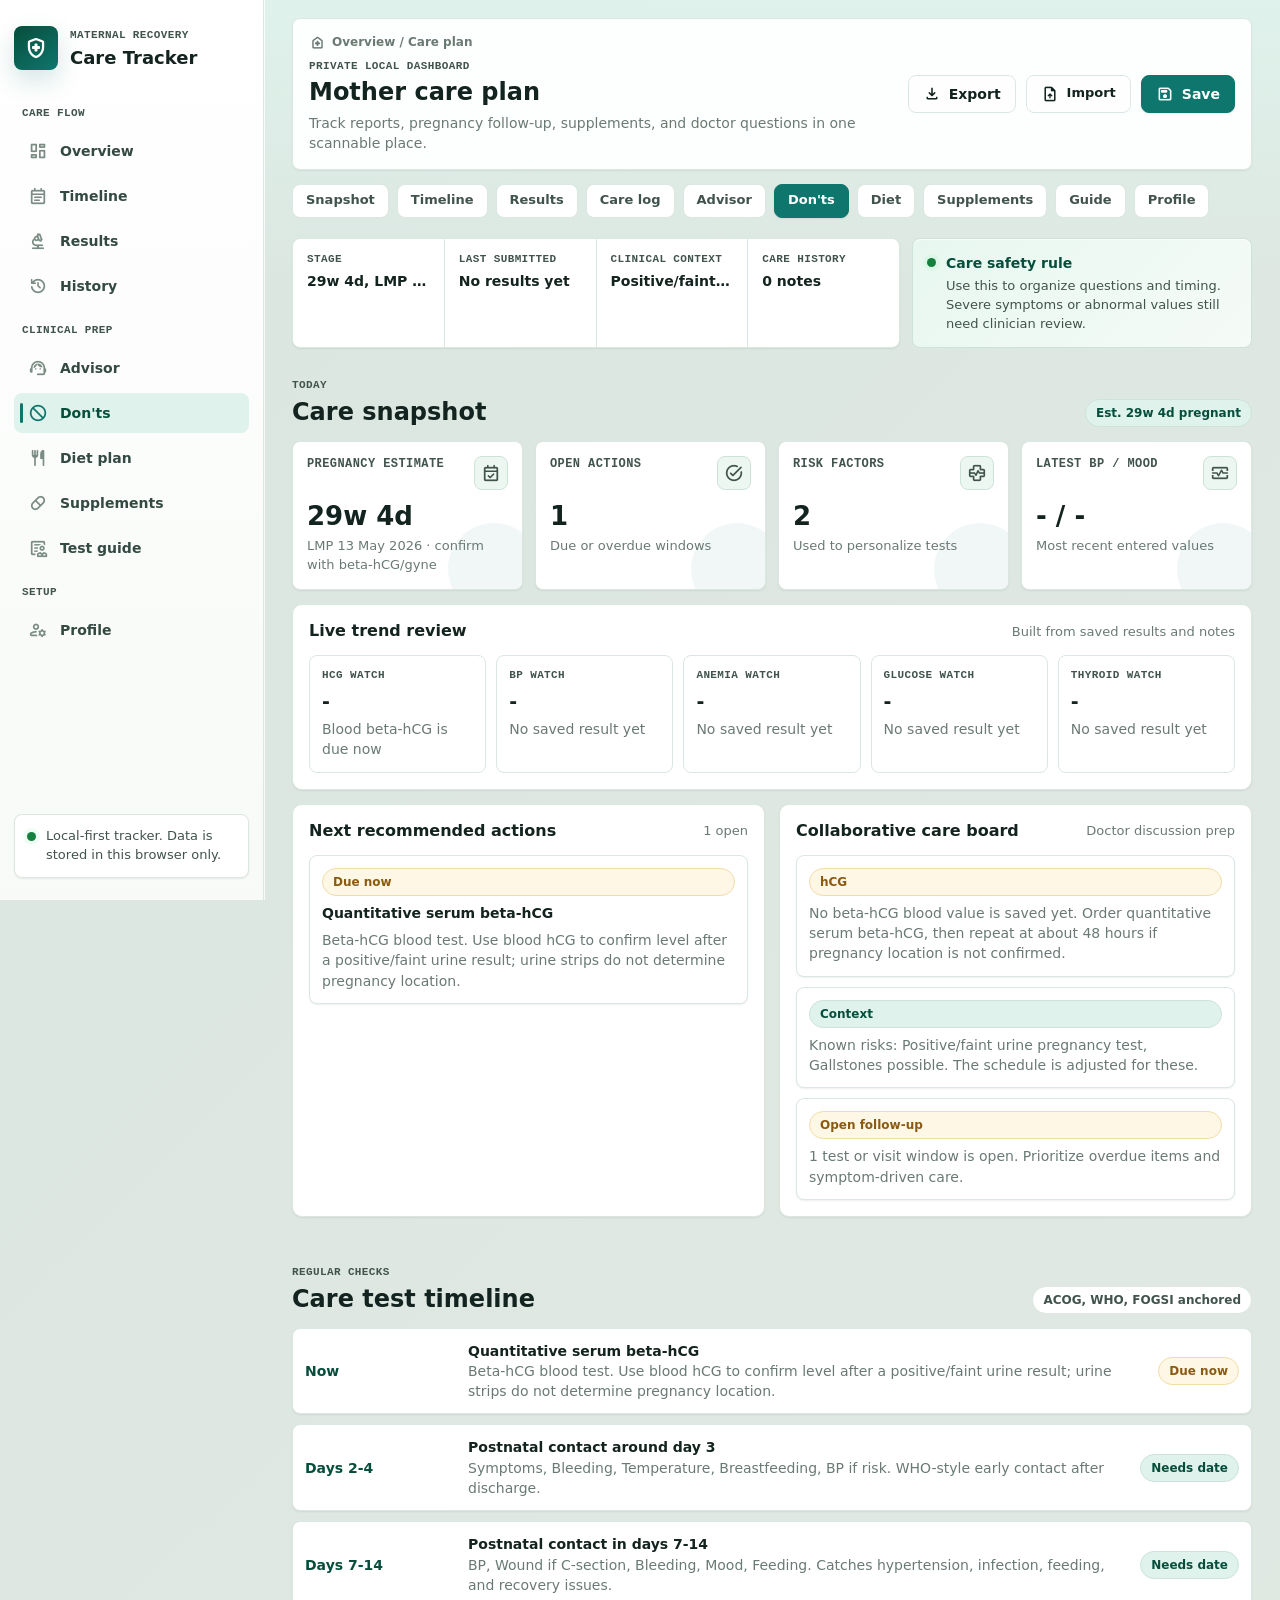
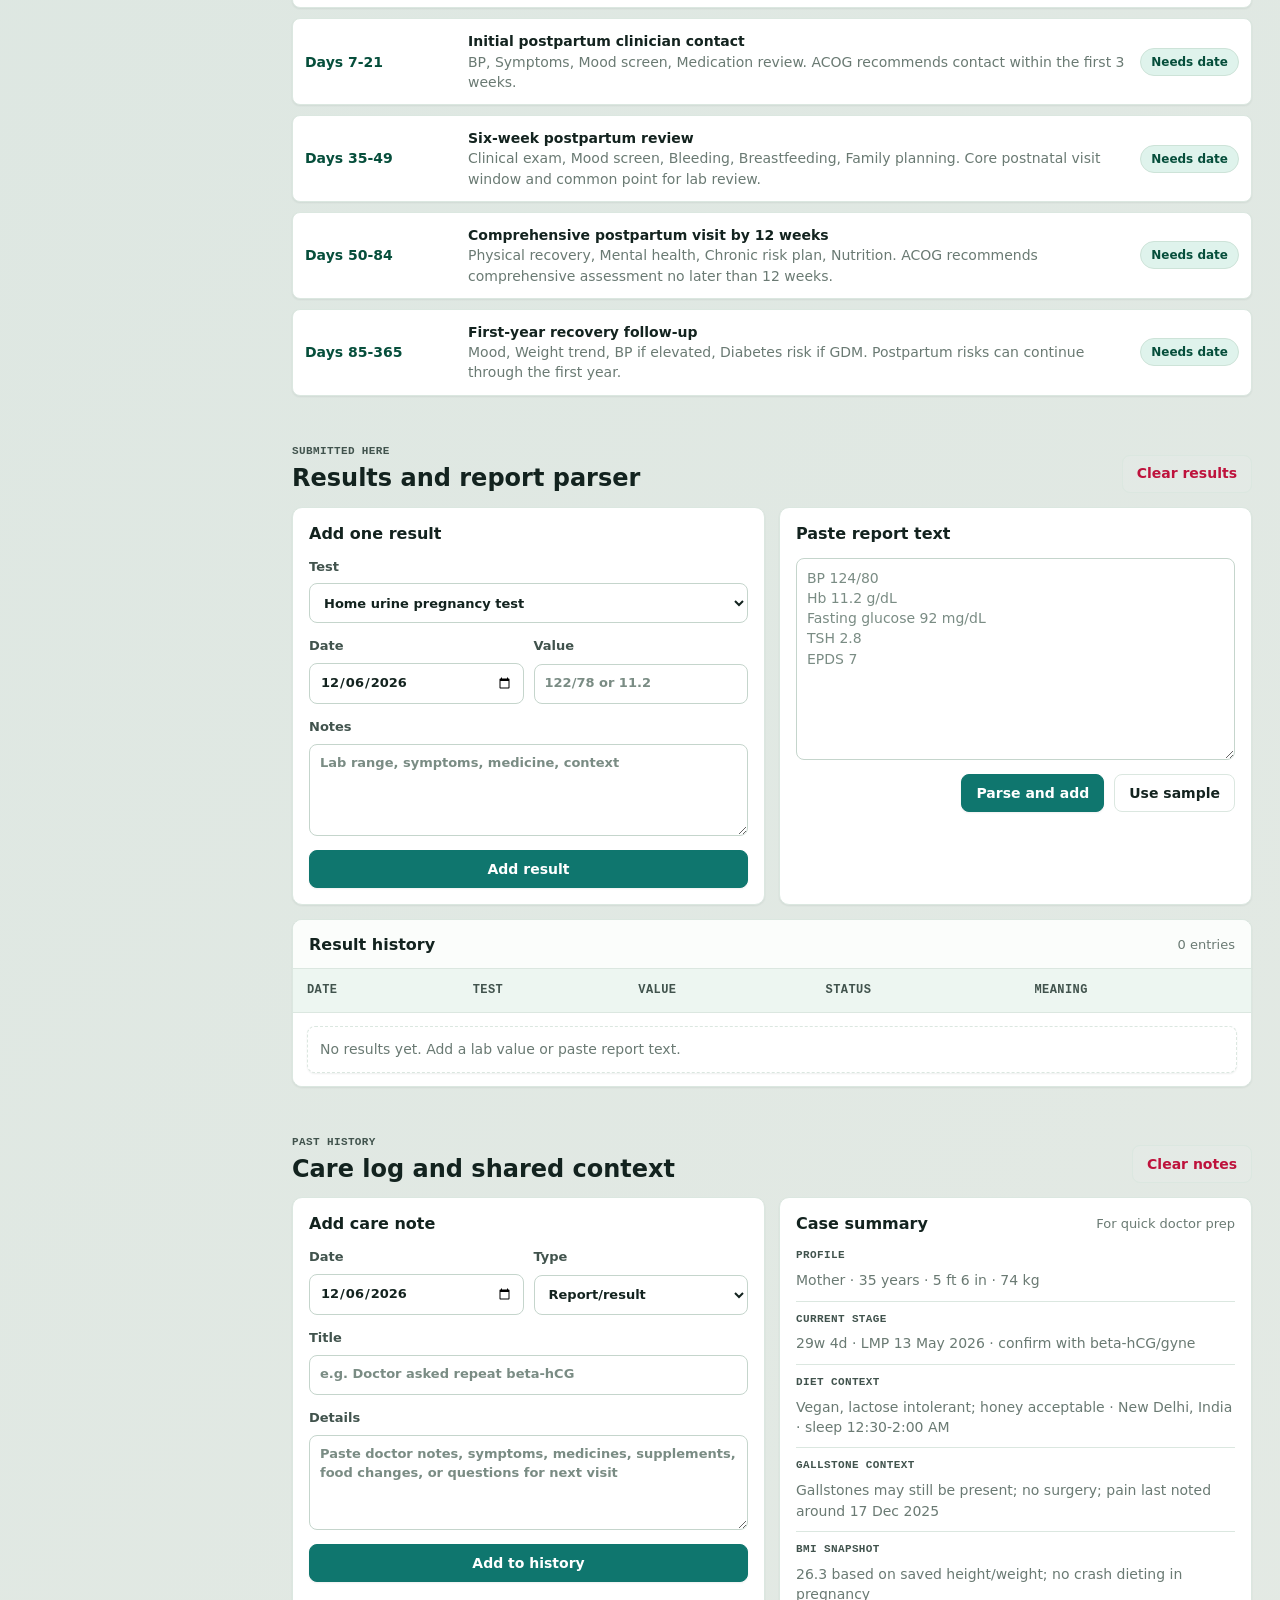
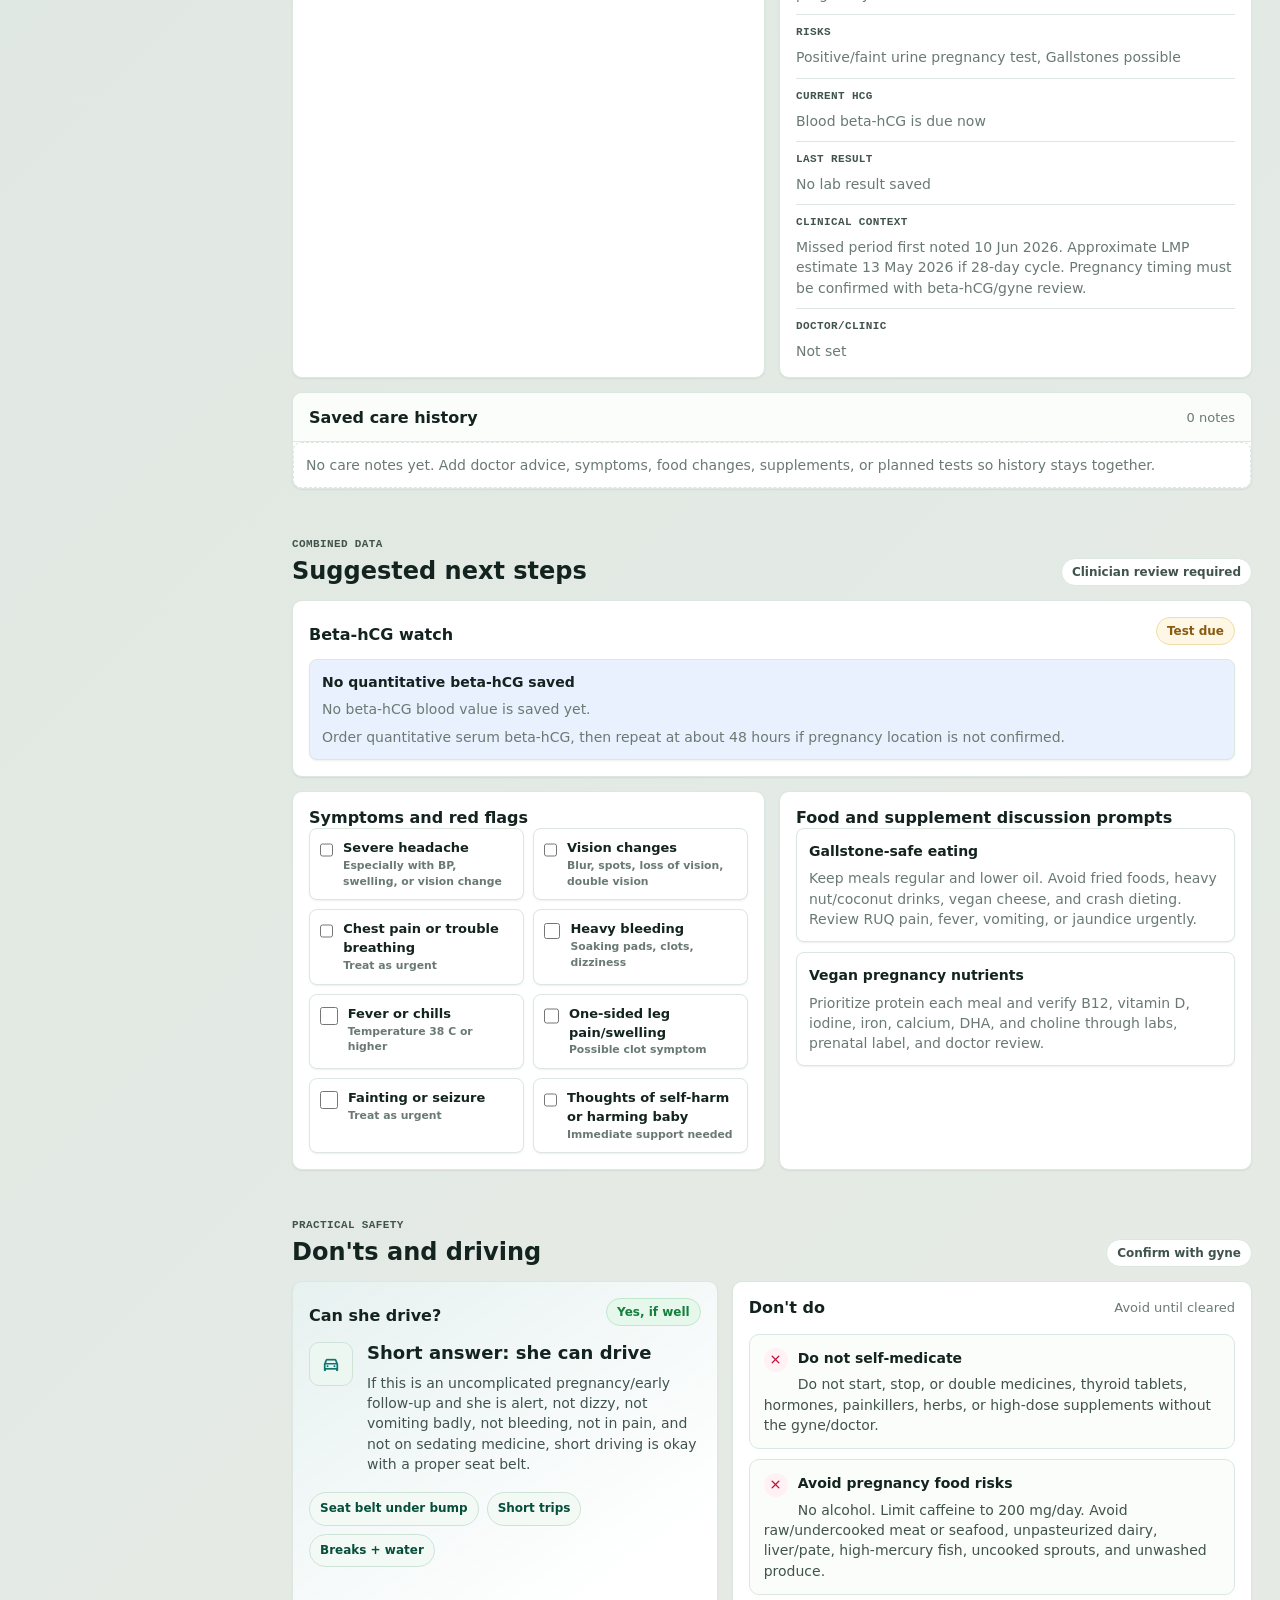
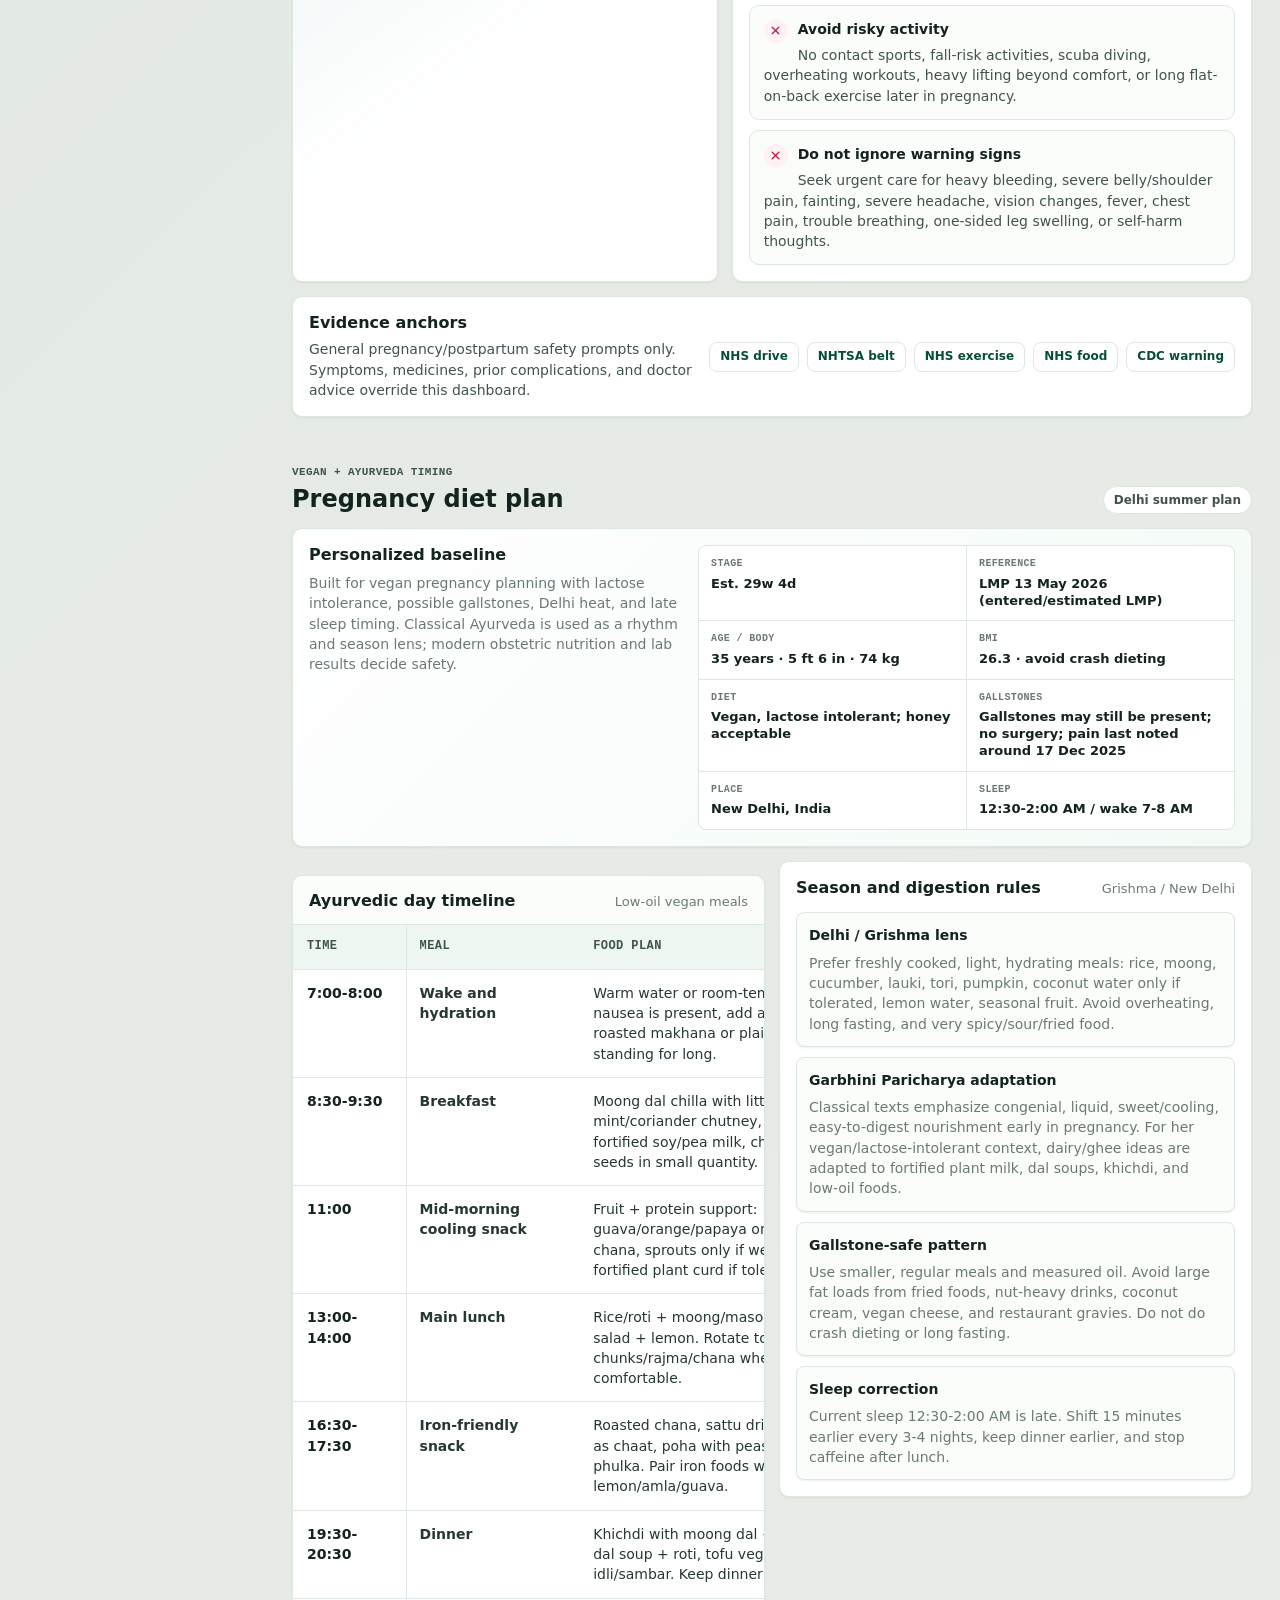
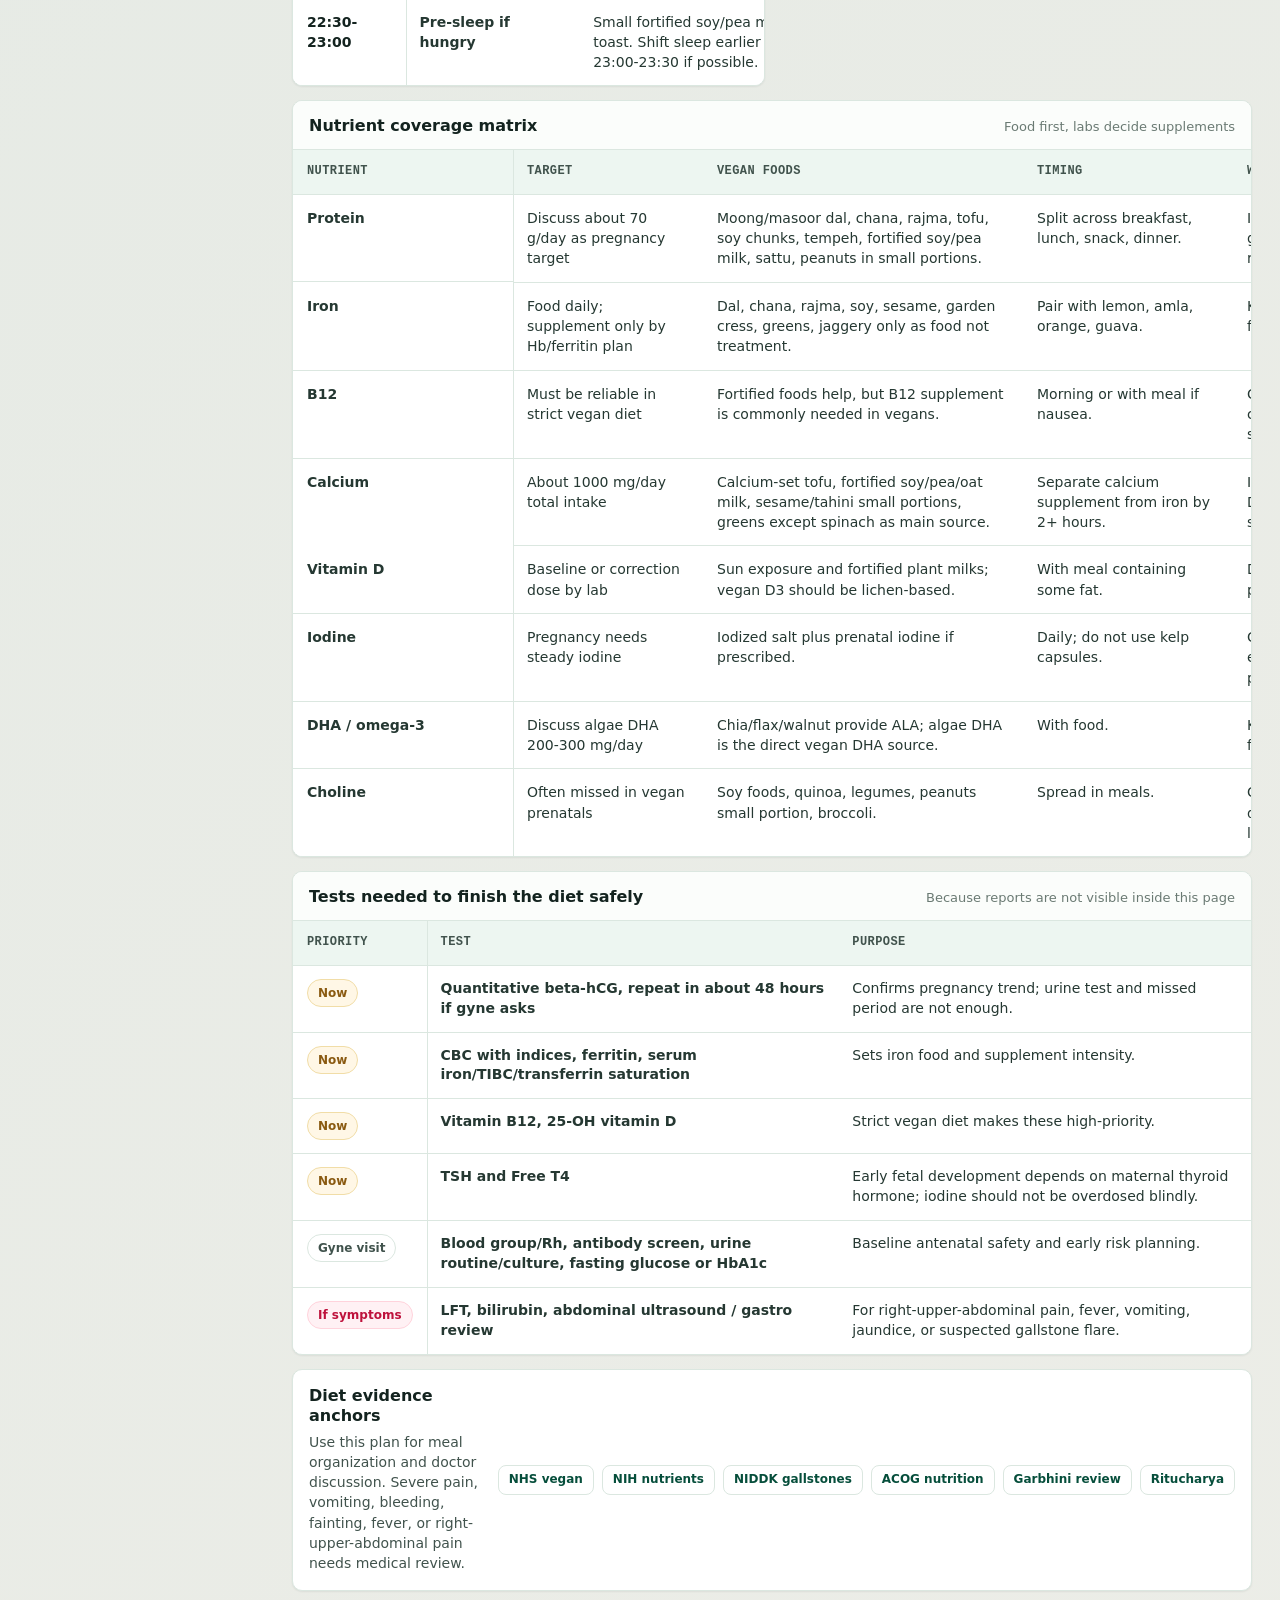
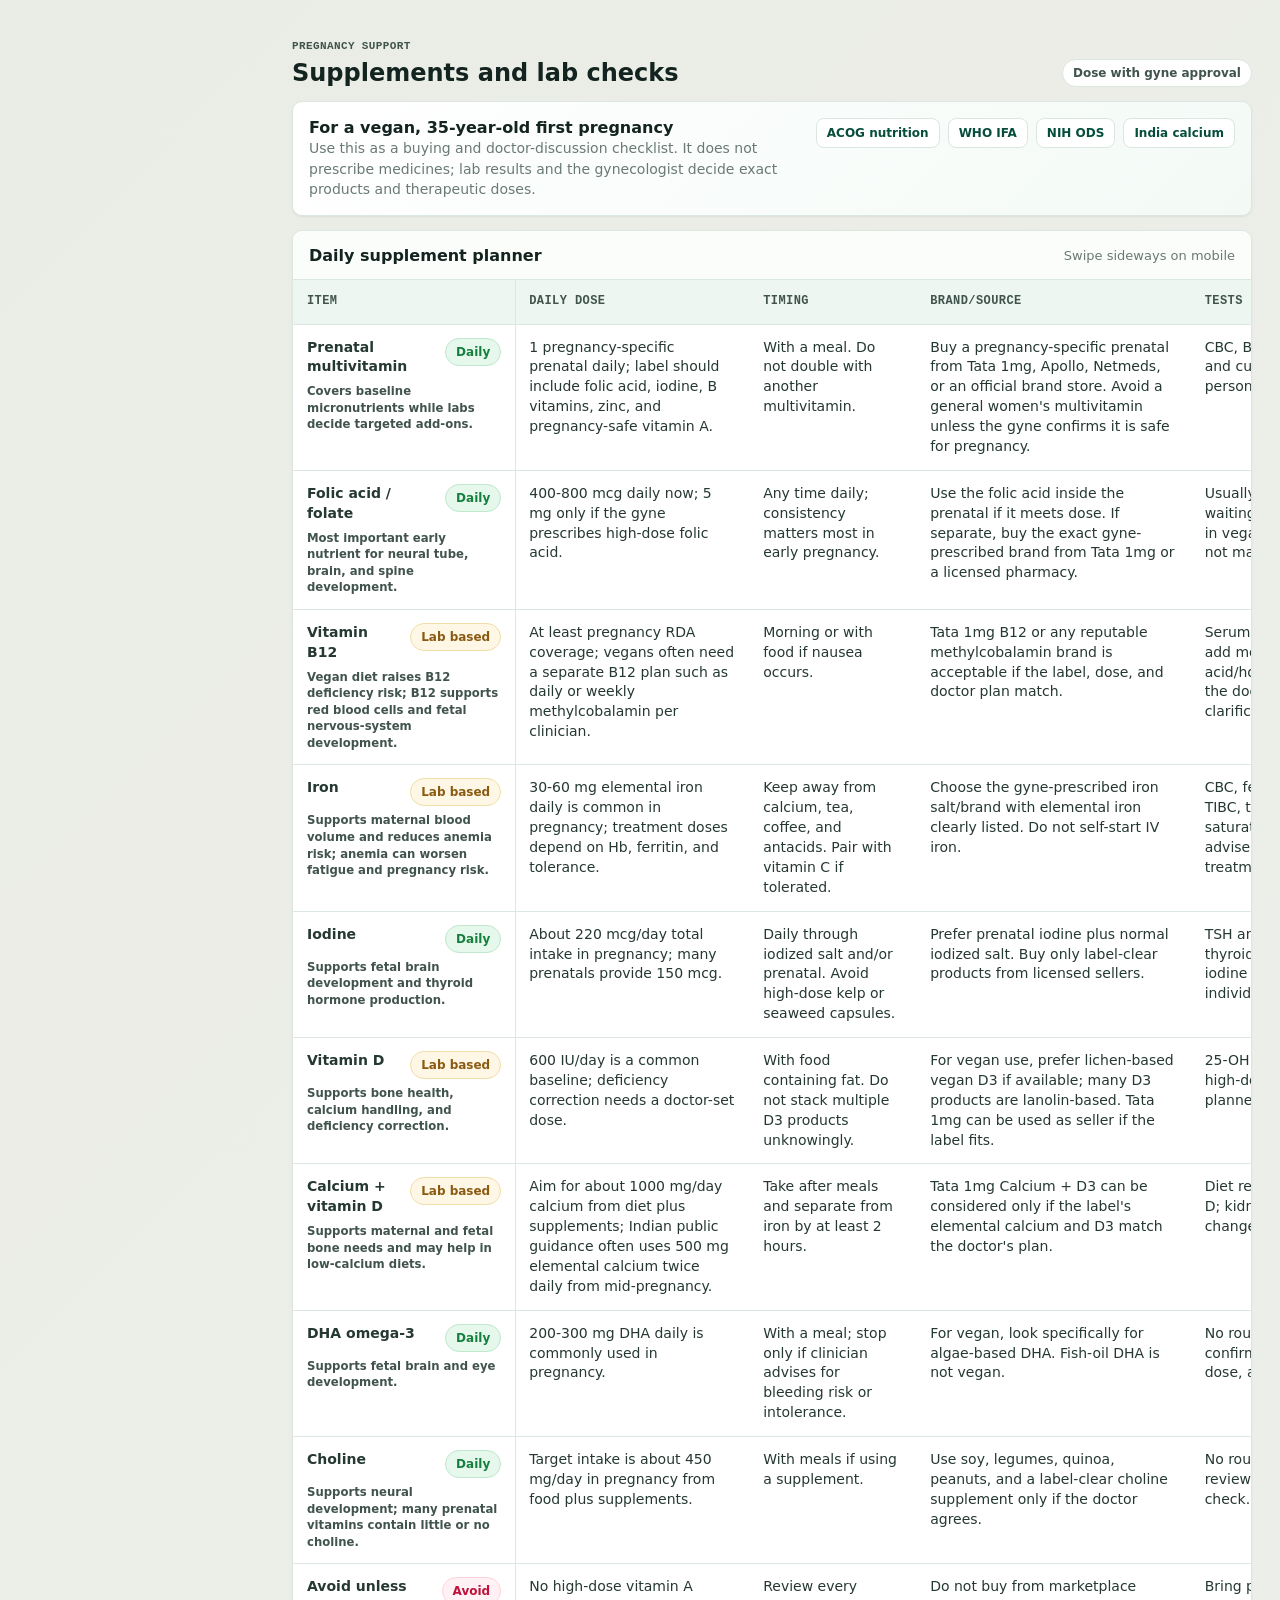
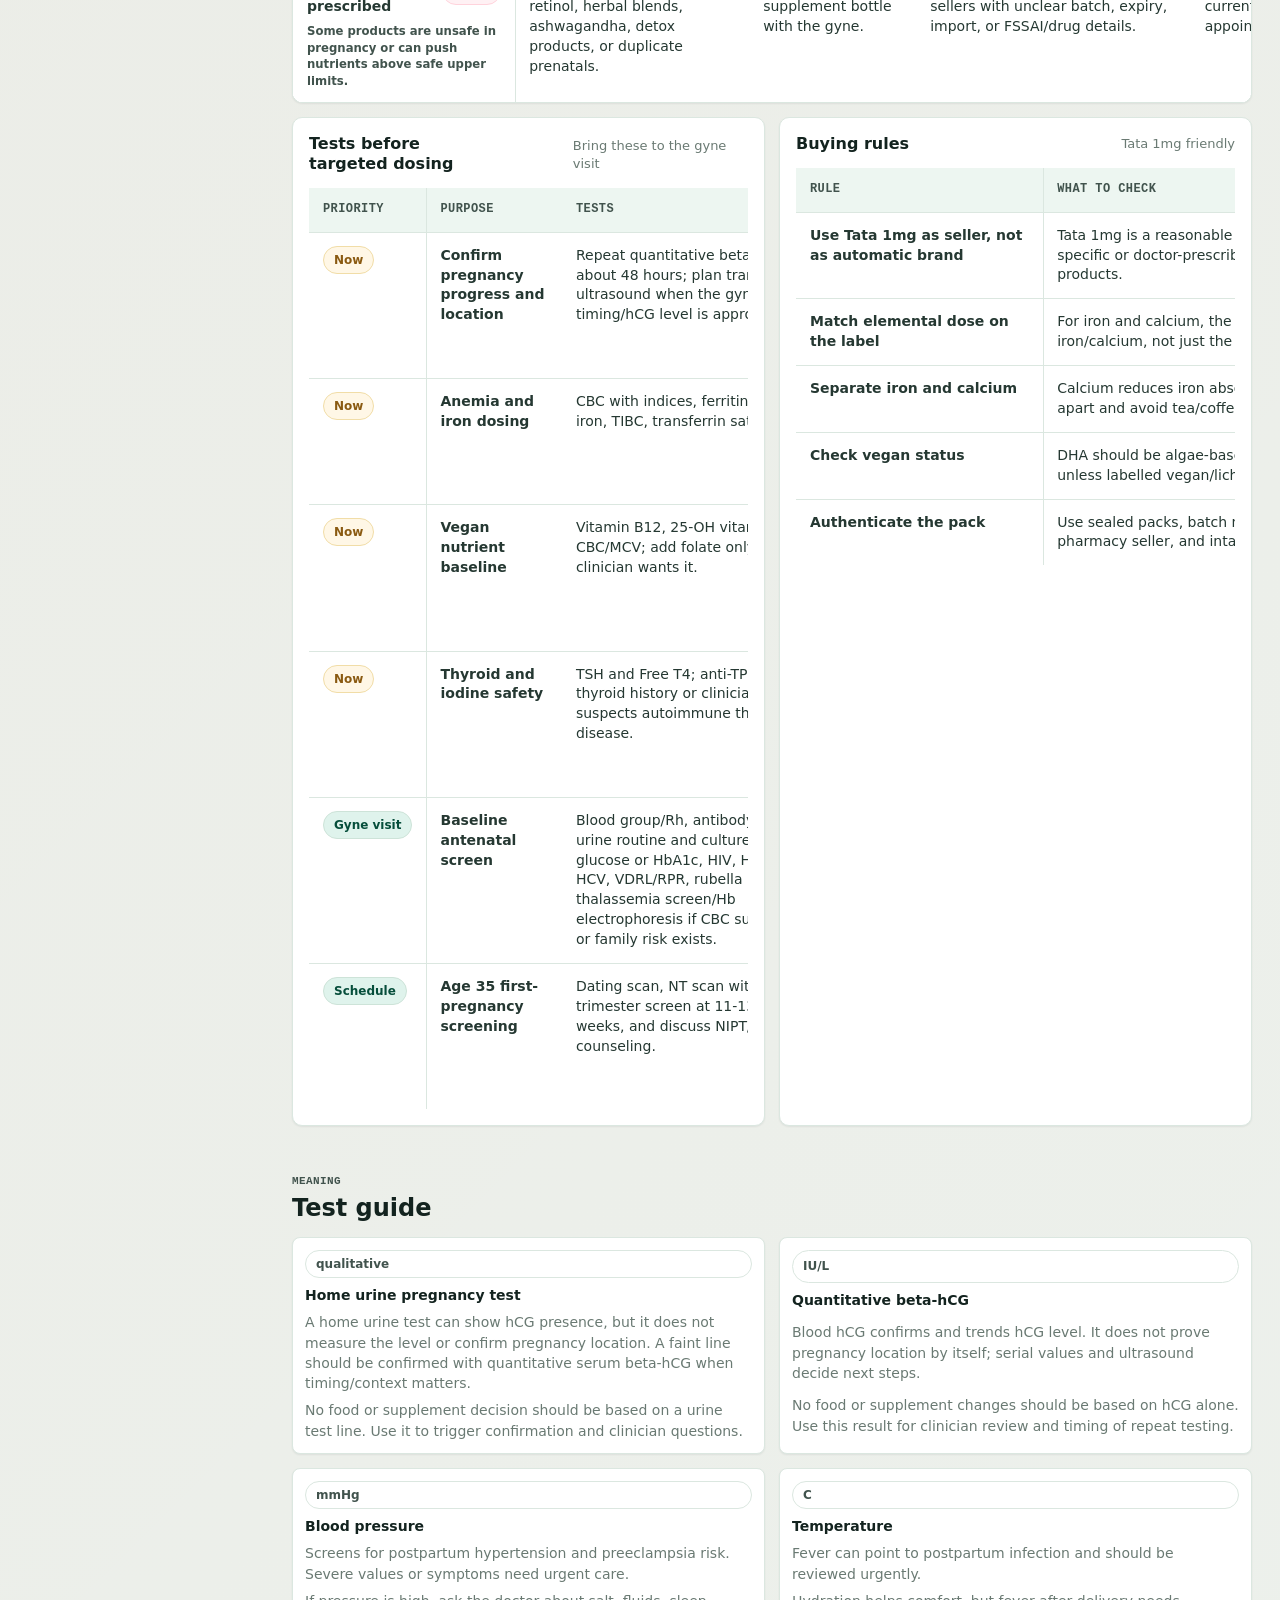
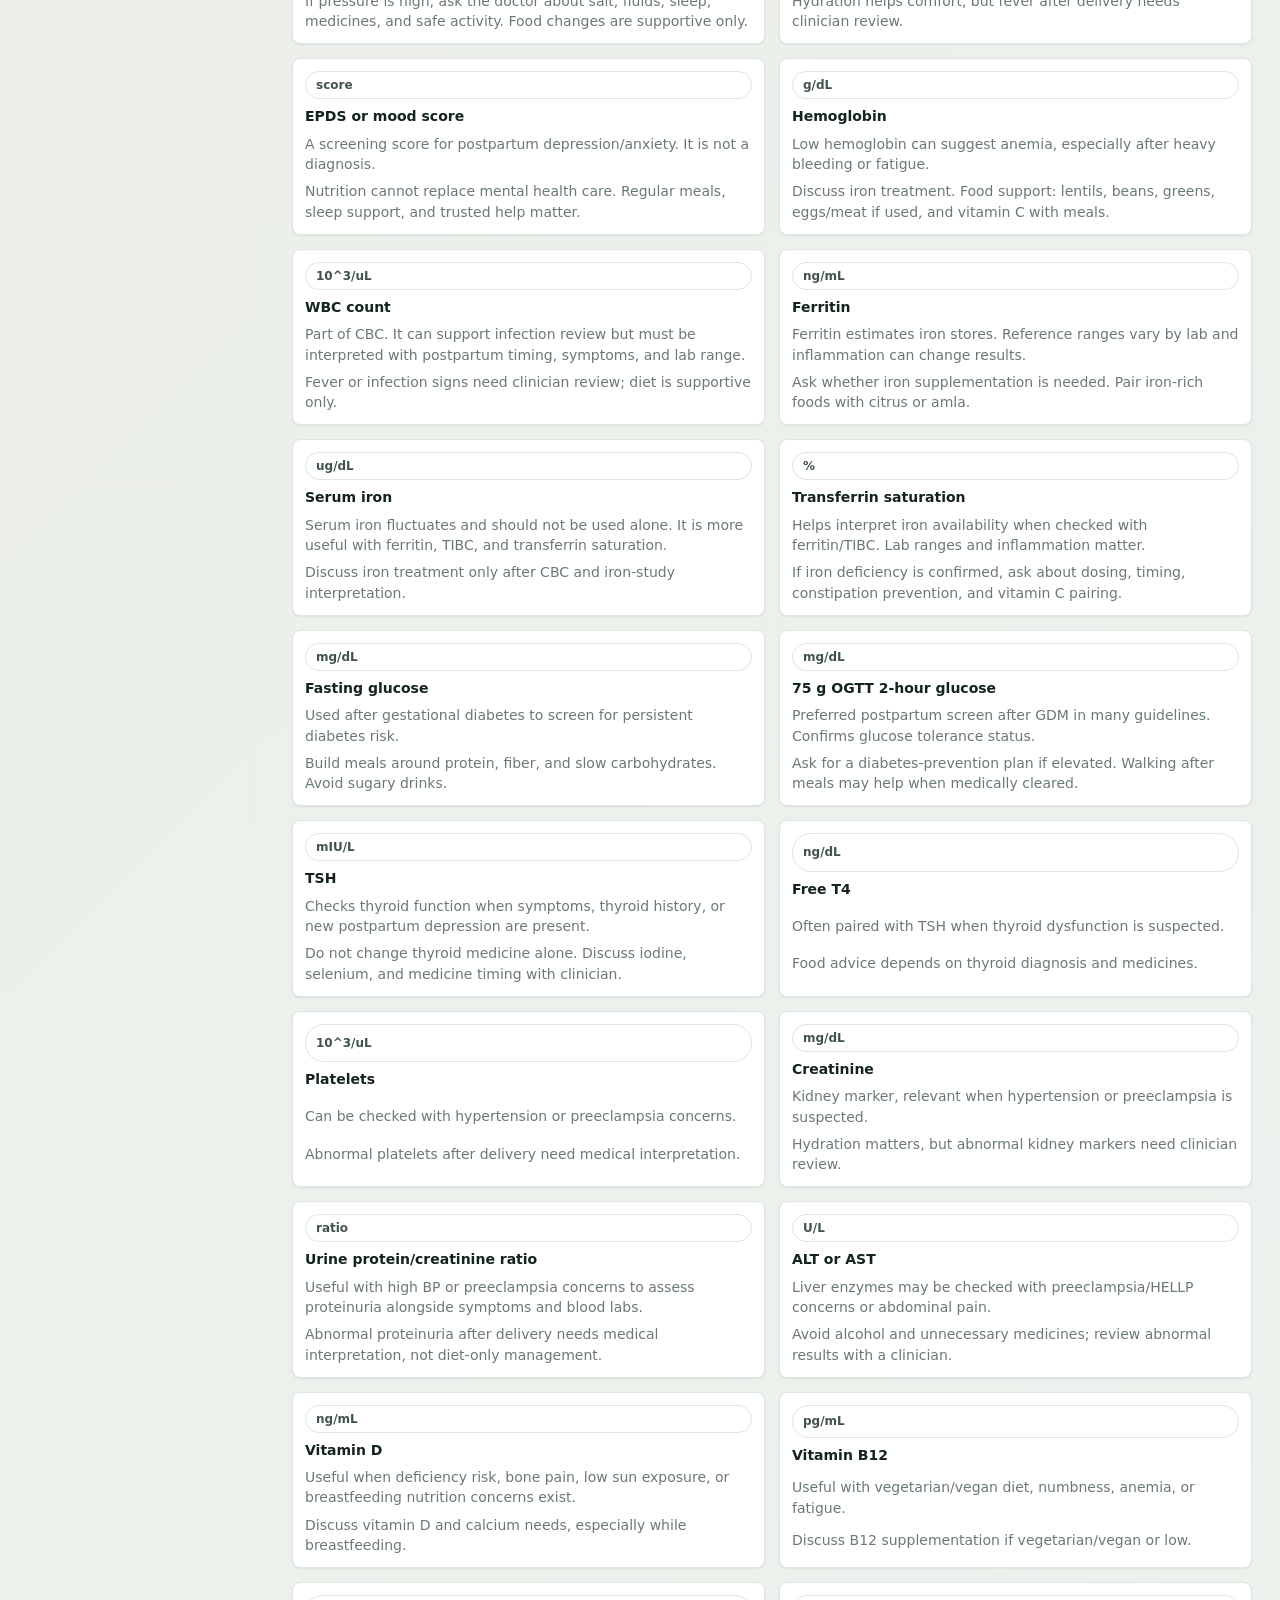
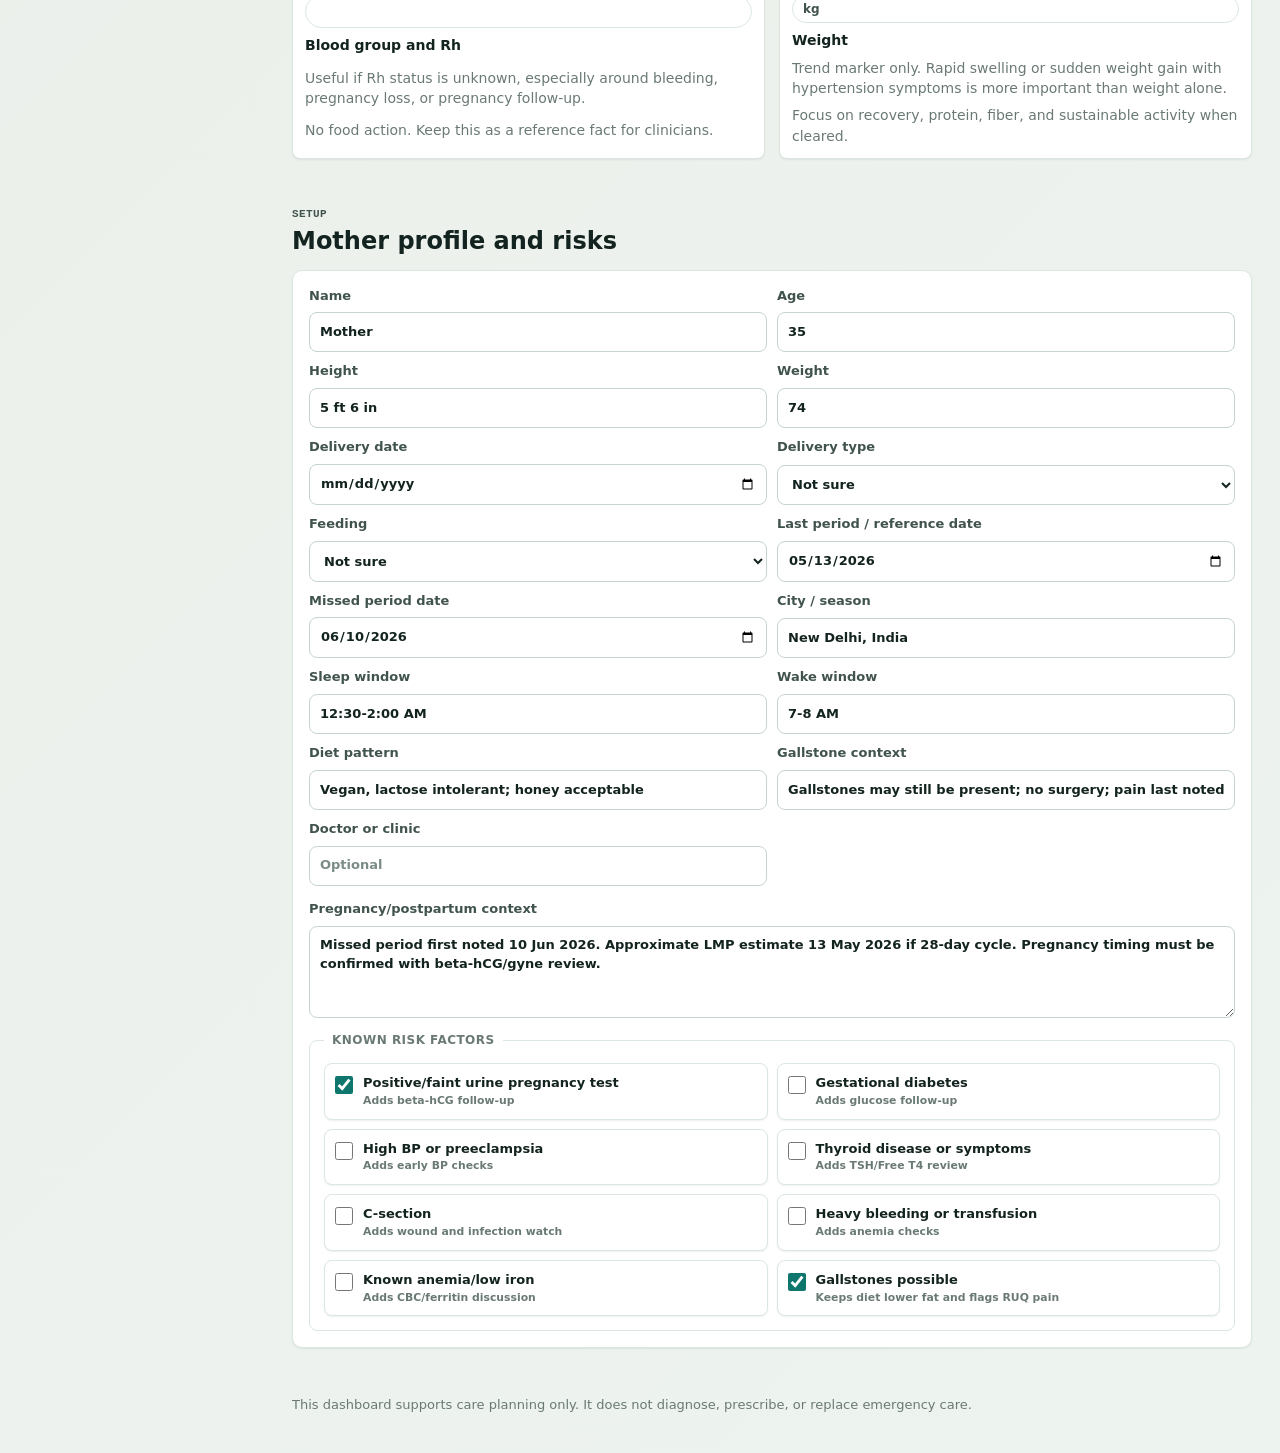
==== index.html @ 4c05f3d7 "Add vegan pregnancy diet planner" ====
<!doctype html>
<html lang="en">
  <head>
    <meta charset="utf-8">
    <meta name="viewport" content="width=device-width, initial-scale=1">
    <title>Postpartum Care Tracker</title>
    <link rel="icon" href="data:,">
    <link rel="stylesheet" href="https://fonts.googleapis.com/css2?family=Material+Symbols+Rounded:opsz,wght,FILL,GRAD@20..48,500,0,0">
    <link rel="stylesheet" href="styles.css?v=vegan-diet-20260613">
  </head>
  <body>
    <a class="skip-link" href="#overview">Skip to dashboard</a>
    <div class="app-shell">
      <aside class="sidebar" aria-label="Main navigation">
        <div class="brand">
          <div class="brand-mark" aria-hidden="true">
            <span class="material-symbols-rounded">health_and_safety</span>
          </div>
          <div>
            <p class="label">Maternal recovery</p>
            <h1>Care Tracker</h1>
          </div>
        </div>
        <nav class="nav-list" aria-label="Dashboard sections">
          <span class="nav-label">Care flow</span>
          <a href="#overview" class="nav-link is-active" aria-current="page"><span class="nav-icon material-symbols-rounded" aria-hidden="true">dashboard</span>Overview</a>
          <a href="#timeline" class="nav-link"><span class="nav-icon material-symbols-rounded" aria-hidden="true">event_note</span>Timeline</a>
          <a href="#results" class="nav-link"><span class="nav-icon material-symbols-rounded" aria-hidden="true">biotech</span>Results</a>
          <a href="#history" class="nav-link"><span class="nav-icon material-symbols-rounded" aria-hidden="true">history</span>History</a>
          <span class="nav-label">Clinical prep</span>
          <a href="#advisor" class="nav-link"><span class="nav-icon material-symbols-rounded" aria-hidden="true">support_agent</span>Advisor</a>
          <a href="#daily-rules" class="nav-link"><span class="nav-icon material-symbols-rounded" aria-hidden="true">block</span>Don'ts</a>
          <a href="#diet" class="nav-link"><span class="nav-icon material-symbols-rounded" aria-hidden="true">restaurant</span>Diet plan</a>
          <a href="#supplements" class="nav-link"><span class="nav-icon material-symbols-rounded" aria-hidden="true">pill</span>Supplements</a>
          <a href="#guide" class="nav-link"><span class="nav-icon material-symbols-rounded" aria-hidden="true">clinical_notes</span>Test guide</a>
          <span class="nav-label">Setup</span>
          <a href="#settings" class="nav-link"><span class="nav-icon material-symbols-rounded" aria-hidden="true">manage_accounts</span>Profile</a>
        </nav>
        <div class="source-card">
          <span class="status-dot"></span>
          <p>Local-first tracker. Data is stored in this browser only.</p>
        </div>
      </aside>

      <main class="workspace">
        <header class="topbar">
          <div>
            <p class="breadcrumb-line"><span class="material-symbols-rounded" aria-hidden="true">home_health</span> Overview / Care plan</p>
            <p class="label">Private local dashboard</p>
            <h2 id="profileTitle">Mother recovery plan</h2>
            <p class="topbar-copy">Track reports, pregnancy follow-up, supplements, and doctor questions in one scannable place.</p>
          </div>
          <div class="topbar-actions">
            <button class="button ghost" id="exportBtn" type="button"><span class="material-symbols-rounded" aria-hidden="true">download</span>Export</button>
            <label class="button ghost file-button" for="importInput"><span class="material-symbols-rounded" aria-hidden="true">upload_file</span>Import</label>
            <input id="importInput" type="file" accept="application/json">
            <button class="button primary" id="saveProfileBtn" type="button"><span class="material-symbols-rounded" aria-hidden="true">save</span>Save</button>
          </div>
        </header>

        <nav class="jump-rail" aria-label="Quick section links">
          <a href="#overview" class="jump-link is-active">Snapshot</a>
          <a href="#timeline" class="jump-link">Timeline</a>
          <a href="#results" class="jump-link">Results</a>
          <a href="#history" class="jump-link">Care log</a>
          <a href="#advisor" class="jump-link">Advisor</a>
          <a href="#daily-rules" class="jump-link">Don'ts</a>
          <a href="#diet" class="jump-link">Diet</a>
          <a href="#supplements" class="jump-link">Supplements</a>
          <a href="#guide" class="jump-link">Guide</a>
          <a href="#settings" class="jump-link">Profile</a>
        </nav>

        <section class="alert-panel" id="urgentPanel" aria-live="polite"></section>

        <section class="command-summary" aria-label="Current care summary">
          <div class="status-strip">
            <div>
              <span>Stage</span>
              <strong id="timelineStatus">Set delivery date</strong>
            </div>
            <div>
              <span>Last submitted</span>
              <strong id="lastSubmitted">No results yet</strong>
            </div>
            <div>
              <span>Clinical context</span>
              <strong id="contextStatus">Baseline only</strong>
            </div>
            <div>
              <span>Care history</span>
              <strong id="historyStatus">0 notes</strong>
            </div>
          </div>
          <div class="command-note">
            <span class="status-dot" aria-hidden="true"></span>
            <div>
              <strong>Care safety rule</strong>
              <p>Use this to organize questions and timing. Severe symptoms or abnormal values still need clinician review.</p>
            </div>
          </div>
        </section>

        <section id="overview" class="section">
          <div class="section-header">
            <div>
              <p class="label">Today</p>
              <h2>Care snapshot</h2>
            </div>
            <span class="pill" id="daysPostpartum">Set delivery date</span>
          </div>
          <div class="metric-grid" id="metricGrid"></div>
          <div class="panel insight-panel">
            <div class="panel-header">
              <h3>Live trend review</h3>
              <span class="muted">Built from saved results and notes</span>
            </div>
            <div class="trend-grid" id="trendGrid"></div>
          </div>
          <div class="two-column">
            <article class="panel">
              <div class="panel-header">
                <h3>Next recommended actions</h3>
                <span class="muted" id="taskCount">0 open</span>
              </div>
              <div id="nextActions" class="stack"></div>
            </article>
            <article class="panel">
              <div class="panel-header">
                <h3>Collaborative care board</h3>
                <span class="muted">Doctor discussion prep</span>
              </div>
              <div id="careBoard" class="stack"></div>
            </article>
          </div>
        </section>

        <section id="timeline" class="section">
          <div class="section-header">
            <div>
              <p class="label">Regular checks</p>
              <h2>Care test timeline</h2>
            </div>
            <span class="pill soft">ACOG, WHO, FOGSI anchored</span>
          </div>
          <div class="timeline" id="timelineList"></div>
        </section>

        <section id="results" class="section">
          <div class="section-header">
            <div>
              <p class="label">Submitted here</p>
              <h2>Results and report parser</h2>
            </div>
            <button class="button danger ghost" id="clearResultsBtn" type="button">Clear results</button>
          </div>
          <div class="form-grid">
            <form class="panel form-panel" id="resultForm">
              <h3>Add one result</h3>
              <label>
                Test
                <select id="resultType"></select>
              </label>
              <div class="field-row">
                <label>
                  Date
                  <input id="resultDate" type="date">
                </label>
                <label>
                  Value
                  <input id="resultValue" type="text" placeholder="122/78 or 11.2">
                </label>
              </div>
              <label>
                Notes
                <textarea id="resultNote" rows="3" placeholder="Lab range, symptoms, medicine, context"></textarea>
              </label>
              <button class="button primary" type="submit">Add result</button>
            </form>

            <div class="panel form-panel">
              <h3>Paste report text</h3>
              <textarea id="pasteReport" rows="9" placeholder="BP 124/80&#10;Hb 11.2 g/dL&#10;Fasting glucose 92 mg/dL&#10;TSH 2.8&#10;EPDS 7"></textarea>
              <div class="button-row">
                <button class="button primary" id="parseReportBtn" type="button">Parse and add</button>
                <button class="button ghost" id="sampleBtn" type="button">Use sample</button>
              </div>
            </div>
          </div>
          <div class="panel table-panel">
            <div class="panel-header">
              <h3>Result history</h3>
              <span class="muted" id="resultCount">0 entries</span>
            </div>
            <div class="table-wrap">
              <table>
                <thead>
                  <tr>
                    <th>Date</th>
                    <th>Test</th>
                    <th>Value</th>
                    <th>Status</th>
                    <th>Meaning</th>
                  </tr>
                </thead>
                <tbody id="resultsTable"></tbody>
              </table>
            </div>
          </div>
        </section>

        <section id="history" class="section">
          <div class="section-header">
            <div>
              <p class="label">Past history</p>
              <h2>Care log and shared context</h2>
            </div>
            <button class="button danger ghost" id="clearNotesBtn" type="button">Clear notes</button>
          </div>
          <div class="form-grid">
            <form class="panel form-panel" id="noteForm">
              <h3>Add care note</h3>
              <div class="field-row">
                <label>
                  Date
                  <input id="noteDate" type="date">
                </label>
                <label>
                  Type
                  <select id="noteType">
                    <option value="report">Report/result</option>
                    <option value="doctor">Doctor advice</option>
                    <option value="symptom">Symptom update</option>
                    <option value="food">Food/supplement</option>
                    <option value="test">Next test plan</option>
                    <option value="general">General note</option>
                  </select>
                </label>
              </div>
              <label>
                Title
                <input id="noteTitle" type="text" placeholder="e.g. Doctor asked repeat beta-hCG">
              </label>
              <label>
                Details
                <textarea id="noteText" rows="4" placeholder="Paste doctor notes, symptoms, medicines, supplements, food changes, or questions for next visit"></textarea>
              </label>
              <button class="button primary" type="submit">Add to history</button>
            </form>

            <article class="panel">
              <div class="panel-header">
                <h3>Case summary</h3>
                <span class="muted">For quick doctor prep</span>
              </div>
              <div id="caseSummary" class="summary-list"></div>
            </article>
          </div>
          <div class="panel table-panel">
            <div class="panel-header">
              <h3>Saved care history</h3>
              <span class="muted" id="noteCount">0 notes</span>
            </div>
            <div id="noteList" class="history-list"></div>
          </div>
        </section>

        <section id="advisor" class="section">
          <div class="section-header">
            <div>
              <p class="label">Combined data</p>
              <h2>Suggested next steps</h2>
            </div>
            <span class="pill soft">Clinician review required</span>
          </div>
          <article class="panel hcg-panel" id="hcgPanel"></article>
          <div class="two-column">
            <article class="panel">
              <h3>Symptoms and red flags</h3>
              <div class="check-grid" id="symptomList"></div>
            </article>
            <article class="panel">
              <h3>Food and supplement discussion prompts</h3>
              <div id="nutritionAdvice" class="stack"></div>
            </article>
          </div>
        </section>

        <section id="daily-rules" class="section">
          <div class="section-header">
            <div>
              <p class="label">Practical safety</p>
              <h2>Don'ts and driving</h2>
            </div>
            <span class="pill soft">Confirm with gyne</span>
          </div>
          <div class="daily-rules-layout">
            <article class="panel driving-panel" id="drivingCard" aria-live="polite"></article>
            <article class="panel rule-panel">
              <div class="panel-header">
                <h3>Don't do</h3>
                <span class="muted">Avoid until cleared</span>
              </div>
              <ul class="rule-list danger-list" id="dontList"></ul>
            </article>
          </div>
          <div class="panel source-panel">
            <div>
              <h3>Evidence anchors</h3>
              <p>General pregnancy/postpartum safety prompts only. Symptoms, medicines, prior complications, and doctor advice override this dashboard.</p>
            </div>
            <div class="source-links" aria-label="Daily safety evidence anchors">
              <a href="https://www.nhsinform.scot/ready-steady-baby/pregnancy/looking-after-yourself-and-your-baby/travelling-when-pregnant/" target="_blank" rel="noreferrer">NHS drive</a>
              <a href="https://www.nhtsa.gov/document/if-youre-pregnant-seat-belt-recommendations-drivers-and-passengers" target="_blank" rel="noreferrer">NHTSA belt</a>
              <a href="https://www.nhs.uk/pregnancy/keeping-well/exercise/" target="_blank" rel="noreferrer">NHS exercise</a>
              <a href="https://www.nhsinform.scot/ready-steady-baby/pregnancy/looking-after-yourself-and-your-baby/eating-well-in-pregnancy/" target="_blank" rel="noreferrer">NHS food</a>
              <a href="https://www.cdc.gov/hearher/maternal-warning-signs/index.html" target="_blank" rel="noreferrer">CDC warning</a>
            </div>
          </div>
        </section>

        <section id="diet" class="section diet-section">
          <div class="section-header">
            <div>
              <p class="label">Vegan + Ayurveda timing</p>
              <h2>Pregnancy diet plan</h2>
            </div>
            <span class="pill soft">Delhi summer plan</span>
          </div>
          <div class="panel diet-profile-panel">
            <div>
              <h3>Personalized baseline</h3>
              <p>Built for vegan pregnancy planning with lactose intolerance, possible gallstones, Delhi heat, and late sleep timing. Classical Ayurveda is used as a rhythm and season lens; modern obstetric nutrition and lab results decide safety.</p>
            </div>
            <div class="diet-profile-grid" id="dietSummary"></div>
          </div>
          <div class="two-column diet-grid">
            <article class="panel table-panel">
              <div class="panel-header">
                <h3>Ayurvedic day timeline</h3>
                <span class="muted">Low-oil vegan meals</span>
              </div>
              <div class="table-wrap" id="mealTimeline"></div>
            </article>
            <article class="panel">
              <div class="panel-header">
                <h3>Season and digestion rules</h3>
                <span class="muted">Grishma / New Delhi</span>
              </div>
              <div class="stack" id="seasonalDiet"></div>
            </article>
          </div>
          <div class="panel table-panel diet-table-panel">
            <div class="panel-header">
              <h3>Nutrient coverage matrix</h3>
              <span class="muted">Food first, labs decide supplements</span>
            </div>
            <div class="table-wrap" id="nutrientMatrix"></div>
          </div>
          <div class="panel table-panel diet-table-panel">
            <div class="panel-header">
              <h3>Tests needed to finish the diet safely</h3>
              <span class="muted">Because reports are not visible inside this page</span>
            </div>
            <div class="table-wrap" id="labChecklist"></div>
          </div>
          <div class="panel source-panel">
            <div>
              <h3>Diet evidence anchors</h3>
              <p>Use this plan for meal organization and doctor discussion. Severe pain, vomiting, bleeding, fainting, fever, or right-upper-abdominal pain needs medical review.</p>
            </div>
            <div class="source-links" aria-label="Diet evidence anchors">
              <a href="https://www.nhs.uk/live-well/eat-well/how-to-eat-a-balanced-diet/the-vegan-diet/" target="_blank" rel="noreferrer">NHS vegan</a>
              <a href="https://ods.od.nih.gov/factsheets/Pregnancy-HealthProfessional/" target="_blank" rel="noreferrer">NIH nutrients</a>
              <a href="https://www.niddk.nih.gov/health-information/digestive-diseases/gallstones/dieting" target="_blank" rel="noreferrer">NIDDK gallstones</a>
              <a href="https://www.acog.org/womens-health/faqs/healthy-eating-during-pregnancy" target="_blank" rel="noreferrer">ACOG nutrition</a>
              <a href="https://pmc.ncbi.nlm.nih.gov/articles/PMC3336346/" target="_blank" rel="noreferrer">Garbhini review</a>
              <a href="https://pmc.ncbi.nlm.nih.gov/articles/PMC3361919/" target="_blank" rel="noreferrer">Ritucharya</a>
            </div>
          </div>
        </section>

        <section id="supplements" class="section">
          <div class="section-header">
            <div>
              <p class="label">Pregnancy support</p>
              <h2>Supplements and lab checks</h2>
            </div>
            <span class="pill soft">Dose with gyne approval</span>
          </div>
          <div class="panel supplement-intro">
            <div>
              <h3>For a vegan, 35-year-old first pregnancy</h3>
              <p>Use this as a buying and doctor-discussion checklist. It does not prescribe medicines; lab results and the gynecologist decide exact products and therapeutic doses.</p>
            </div>
            <div class="source-links" aria-label="Supplement evidence anchors">
              <a href="https://www.acog.org/womens-health/faqs/healthy-eating-during-pregnancy" target="_blank" rel="noreferrer">ACOG nutrition</a>
              <a href="https://www.who.int/tools/elena/interventions/daily-iron-pregnancy" target="_blank" rel="noreferrer">WHO IFA</a>
              <a href="https://ods.od.nih.gov/factsheets/Pregnancy-HealthProfessional/" target="_blank" rel="noreferrer">NIH ODS</a>
              <a href="https://nhsrcindia.org/sites/default/files/2021-03/Guidelines%20for%20Calcium%20Supplementation%20during%20Pregnancy%20and%20Lactation.pdf" target="_blank" rel="noreferrer">India calcium</a>
            </div>
          </div>
          <div class="panel table-panel supplement-table-panel">
            <div class="panel-header">
              <h3>Daily supplement planner</h3>
              <span class="muted">Swipe sideways on mobile</span>
            </div>
            <div class="table-wrap" id="supplementPlan"></div>
          </div>
          <div class="two-column supplement-followup">
            <article class="panel">
              <div class="panel-header">
                <h3>Tests before targeted dosing</h3>
                <span class="muted">Bring these to the gyne visit</span>
              </div>
              <div class="table-wrap" id="supplementTests"></div>
            </article>
            <article class="panel">
              <div class="panel-header">
                <h3>Buying rules</h3>
                <span class="muted">Tata 1mg friendly</span>
              </div>
              <div class="table-wrap" id="buyingRules"></div>
            </article>
          </div>
        </section>

        <section id="guide" class="section">
          <div class="section-header">
            <div>
              <p class="label">Meaning</p>
              <h2>Test guide</h2>
            </div>
          </div>
          <div class="guide-grid" id="testGuide"></div>
        </section>

        <section id="settings" class="section">
          <div class="section-header">
            <div>
              <p class="label">Setup</p>
              <h2>Mother profile and risks</h2>
            </div>
          </div>
          <form class="panel profile-panel" id="profileForm">
            <div class="form-grid compact">
              <label>
                Name
                <input id="profileName" type="text" placeholder="Mother">
              </label>
              <label>
                Age
                <input id="profileAge" type="number" min="12" max="60" inputmode="numeric">
              </label>
              <label>
                Height
                <input id="profileHeight" type="text" placeholder="5 ft 6 in / 168 cm">
              </label>
              <label>
                Weight
                <input id="profileWeight" type="number" min="30" max="180" step="0.1" inputmode="decimal">
              </label>
              <label>
                Delivery date
                <input id="deliveryDate" type="date">
              </label>
              <label>
                Delivery type
                <select id="deliveryType">
                  <option value="vaginal">Vaginal</option>
                  <option value="c-section">C-section</option>
                  <option value="assisted">Assisted vaginal</option>
                  <option value="unknown">Not sure</option>
                </select>
              </label>
              <label>
                Feeding
                <select id="feedingStatus">
                  <option value="breastfeeding">Breastfeeding</option>
                  <option value="mixed">Mixed feeding</option>
                  <option value="formula">Formula feeding</option>
                  <option value="unknown">Not sure</option>
                </select>
              </label>
              <label>
                Last period / reference date
                <input id="lastPeriodDate" type="date">
              </label>
              <label>
                Missed period date
                <input id="missedPeriodDate" type="date">
              </label>
              <label>
                City / season
                <input id="profileCity" type="text" placeholder="New Delhi, India">
              </label>
              <label>
                Sleep window
                <input id="sleepWindow" type="text" placeholder="12:30-2:00 AM">
              </label>
              <label>
                Wake window
                <input id="wakeWindow" type="text" placeholder="7-8 AM">
              </label>
              <label>
                Diet pattern
                <input id="dietPattern" type="text" placeholder="Vegan, lactose intolerant">
              </label>
              <label>
                Gallstone context
                <input id="gallstoneStatus" type="text" placeholder="Possible stones, no surgery">
              </label>
              <label>
                Doctor or clinic
                <input id="doctorName" type="text" placeholder="Optional">
              </label>
            </div>
            <label>
              Pregnancy/postpartum context
              <textarea id="clinicalContext" rows="3" placeholder="Delivery details, recent urine test, bleeding, pain, medicines, supplements, breastfeeding notes"></textarea>
            </label>
            <fieldset>
              <legend>Known risk factors</legend>
              <div class="check-grid" id="riskFlags"></div>
            </fieldset>
          </form>
        </section>

        <footer class="footer">
          <p>This dashboard supports care planning only. It does not diagnose, prescribe, or replace emergency care.</p>
        </footer>
      </main>
    </div>

    <script src="app.js?v=vegan-diet-20260613"></script>
  </body>
</html>
---- styles.css ----
:root {
  color-scheme: dark;
  --bg: #1c1917;
  --bg-depth: #450a0a;
  --chrome: #231211;
  --chrome-strong: #311817;
  --surface: #251716;
  --surface-soft: #2e1c19;
  --surface-tint: #3a241f;
  --surface-raised: #38211e;
  --material: #fecdd3;
  --alabaster: #fafaf9;
  --forest: #064e3b;
  --ochre: #fbbf24;
  --ink: #fff8f3;
  --text: #f2e5dd;
  --muted: #c8b1a8;
  --muted-strong: #ead9d1;
  --line: rgba(250, 250, 249, 0.13);
  --line-strong: rgba(250, 250, 249, 0.25);
  --primary: #c2410c;
  --primary-strong: #fb923c;
  --primary-soft: rgba(194, 65, 12, 0.18);
  --info: #67e8f9;
  --info-soft: rgba(6, 78, 59, 0.45);
  --warning: #fbbf24;
  --warning-soft: rgba(251, 191, 36, 0.16);
  --danger: #fb7185;
  --danger-soft: rgba(251, 113, 133, 0.15);
  --success: #86efac;
  --success-soft: rgba(6, 78, 59, 0.54);
  --shadow: 0 22px 52px rgba(0, 0, 0, 0.36);
  --shadow-subtle: 0 1px 0 rgba(250, 250, 249, 0.06), 0 12px 30px rgba(0, 0, 0, 0.2);
  --shadow-inset: inset 0 1px 0 rgba(250, 250, 249, 0.08);
  --radius: 8px;
  --space-1: 4px;
  --space-2: 8px;
  --space-3: 12px;
  --space-4: 16px;
  --space-5: 20px;
  --space-6: 24px;
  --ease-out: cubic-bezier(0.23, 1, 0.32, 1);
}

* {
  box-sizing: border-box;
}

html {
  scroll-behavior: smooth;
  scroll-padding-top: 18px;
}

body {
  margin: 0;
  min-width: 320px;
  background:
    linear-gradient(135deg, rgba(69, 10, 10, 0.96), rgba(28, 25, 23, 0.96) 42%, rgba(6, 78, 59, 0.42) 100%),
    linear-gradient(180deg, rgba(251, 191, 36, 0.08), rgba(28, 25, 23, 0) 260px),
    var(--bg);
  color: var(--text);
  font-family: Inter, ui-sans-serif, system-ui, -apple-system, BlinkMacSystemFont, "Segoe UI", sans-serif;
  font-size: 15px;
  line-height: 1.45;
  text-rendering: optimizeLegibility;
}

.material-symbols-rounded {
  display: inline-block;
  flex: 0 0 auto;
  font-family: "Material Symbols Rounded";
  font-size: 20px;
  font-style: normal;
  font-weight: 500;
  line-height: 1;
  letter-spacing: 0;
  text-transform: none;
  white-space: nowrap;
  direction: ltr;
  -webkit-font-feature-settings: "liga";
  -webkit-font-smoothing: antialiased;
  font-feature-settings: "liga";
}

button,
input,
select,
textarea {
  font: inherit;
}

button,
a,
label,
select,
input,
textarea {
  -webkit-tap-highlight-color: transparent;
}

a {
  color: inherit;
  text-decoration: none;
}

.skip-link {
  position: fixed;
  top: 12px;
  left: 12px;
  z-index: 80;
  transform: translateY(-140%);
  padding: 10px 12px;
  border-radius: var(--radius);
  background: var(--material);
  color: #450a0a;
  font-weight: 800;
  transition: transform 180ms var(--ease-out);
}

.skip-link:focus {
  transform: translateY(0);
  outline: 3px solid rgba(254, 205, 211, 0.36);
}

.app-shell {
  display: grid;
  grid-template-columns: 264px minmax(0, 1fr);
  min-height: 100vh;
}

.sidebar {
  position: sticky;
  top: 0;
  z-index: 40;
  display: flex;
  flex-direction: column;
  gap: var(--space-5);
  height: 100vh;
  min-width: 0;
  overflow-y: auto;
  padding: 22px 14px;
  border-right: 1px solid var(--line);
  background:
    linear-gradient(180deg, rgba(69, 10, 10, 0.82), rgba(35, 18, 17, 0.98)),
    var(--chrome);
  box-shadow: inset -1px 0 0 rgba(254, 205, 211, 0.06);
}

.brand {
  display: flex;
  align-items: center;
  gap: var(--space-3);
  min-height: 52px;
}

.brand-mark {
  display: grid;
  place-items: center;
  width: 44px;
  height: 44px;
  border-radius: var(--radius);
  background: linear-gradient(145deg, var(--primary), var(--bg-depth));
  color: var(--material);
  box-shadow: 0 12px 24px rgba(194, 65, 12, 0.25);
}

.brand-mark .material-symbols-rounded {
  font-size: 24px;
}

.brand h1,
.topbar h2,
.section-header h2,
.panel h3 {
  margin: 0;
  color: var(--ink);
  letter-spacing: 0;
  text-wrap: balance;
}

.brand h1 {
  font-size: 18px;
  line-height: 1.15;
}

.label {
  margin: 0 0 4px;
  color: var(--material);
  font-size: 11px;
  font-weight: 800;
  letter-spacing: 0.04em;
  text-transform: uppercase;
}

.nav-list {
  display: grid;
  gap: 5px;
}

.nav-label {
  margin: 12px 8px 4px;
  color: rgba(250, 250, 249, 0.56);
  font-size: 11px;
  font-weight: 850;
  letter-spacing: 0.04em;
  text-transform: uppercase;
}

.nav-link {
  position: relative;
  display: flex;
  align-items: center;
  gap: 10px;
  min-height: 40px;
  padding: 0 12px 0 14px;
  border-radius: var(--radius);
  color: var(--muted-strong);
  font-size: 14px;
  font-weight: 800;
  transition:
    background 180ms var(--ease-out),
    color 180ms var(--ease-out),
    transform 140ms var(--ease-out);
}

.nav-link::before {
  position: absolute;
  top: 10px;
  bottom: 10px;
  left: 6px;
  width: 3px;
  border-radius: 999px;
  background: var(--material);
  content: "";
  opacity: 0;
  transition: opacity 180ms var(--ease-out);
}

.nav-icon {
  width: 22px;
  color: rgba(254, 205, 211, 0.72);
  font-size: 20px;
}

.nav-link:hover,
.nav-link:focus-visible {
  background: rgba(254, 205, 211, 0.08);
  color: var(--ink);
  outline: none;
}

.nav-link:active {
  transform: scale(0.98);
}

.nav-link.is-active {
  background: linear-gradient(135deg, rgba(194, 65, 12, 0.84), rgba(69, 10, 10, 0.88));
  color: var(--alabaster);
  box-shadow: var(--shadow-subtle);
}

.nav-link.is-active::before {
  opacity: 1;
}

.nav-link.is-active .nav-icon {
  color: var(--material);
}

.source-card {
  margin-top: auto;
  display: grid;
  grid-template-columns: auto 1fr;
  gap: 10px;
  padding: 12px;
  border: 1px solid var(--line);
  border-radius: var(--radius);
  background: rgba(250, 250, 249, 0.06);
  box-shadow: var(--shadow-inset);
  color: var(--muted);
  font-size: 13px;
}

.source-card p,
.command-note p,
.topbar-copy,
.footer p {
  margin: 0;
}

.status-dot {
  width: 9px;
  height: 9px;
  margin-top: 5px;
  border-radius: 999px;
  background: var(--success);
  box-shadow: 0 0 0 4px rgba(134, 239, 172, 0.12);
}

.workspace {
  width: min(1400px, 100%);
  min-width: 0;
  margin: 0 auto;
  padding: 22px 28px 30px;
}

.topbar {
  position: sticky;
  top: 0;
  z-index: 30;
  display: flex;
  align-items: center;
  justify-content: space-between;
  gap: var(--space-5);
  min-height: 96px;
  margin-bottom: 14px;
  padding: 17px 18px 16px;
  border: 1px solid var(--line);
  border-radius: var(--radius);
  background:
    linear-gradient(135deg, rgba(69, 10, 10, 0.72), rgba(35, 18, 17, 0.9)),
    var(--surface);
  box-shadow: var(--shadow-subtle);
  backdrop-filter: blur(12px);
}

.breadcrumb-line {
  display: inline-flex;
  align-items: center;
  gap: 6px;
  margin: 0 0 8px;
  color: var(--muted);
  font-size: 12px;
  font-weight: 760;
}

.breadcrumb-line .material-symbols-rounded {
  font-size: 17px;
}

.topbar h2 {
  font-size: 26px;
  line-height: 1.15;
}

.topbar-copy {
  max-width: 62ch;
  margin-top: 6px;
  color: var(--muted);
  font-size: 14px;
}

.topbar-actions,
.button-row {
  display: flex;
  flex-wrap: wrap;
  gap: 10px;
  justify-content: flex-end;
  min-width: 0;
}

.button {
  display: inline-flex;
  align-items: center;
  justify-content: center;
  min-height: 38px;
  gap: 8px;
  padding: 0 14px;
  border: 1px solid transparent;
  border-radius: var(--radius);
  cursor: pointer;
  color: var(--ink);
  background: rgba(250, 250, 249, 0.07);
  font-weight: 850;
  transition:
    transform 140ms var(--ease-out),
    border-color 180ms var(--ease-out),
    background 180ms var(--ease-out),
    color 180ms var(--ease-out),
    box-shadow 180ms var(--ease-out);
}

.button .material-symbols-rounded,
.file-button .material-symbols-rounded {
  font-size: 18px;
}

.button:hover,
.button:focus-visible {
  border-color: rgba(254, 205, 211, 0.38);
  background: rgba(254, 205, 211, 0.08);
  box-shadow: var(--shadow-subtle);
  outline: none;
}

.button:active {
  transform: scale(0.97);
}

.button.primary {
  background: linear-gradient(135deg, var(--primary), #9a3412);
  color: var(--alabaster);
  box-shadow: var(--shadow-subtle);
}

.button.primary:hover,
.button.primary:focus-visible {
  background: linear-gradient(135deg, var(--primary-strong), var(--primary));
}

.button.ghost {
  border-color: var(--line);
  background: rgba(250, 250, 249, 0.06);
}

.button.danger {
  color: var(--danger);
}

.file-button {
  position: relative;
}

#importInput {
  position: absolute;
  width: 1px;
  height: 1px;
  opacity: 0;
  pointer-events: none;
}

.jump-rail {
  display: flex;
  gap: 8px;
  margin: 0 0 18px;
  overflow-x: auto;
  padding: 0 0 8px;
  scrollbar-width: thin;
}

.jump-link {
  flex: 0 0 auto;
  display: inline-flex;
  align-items: center;
  min-height: 34px;
  padding: 0 13px;
  border: 1px solid var(--line);
  border-radius: var(--radius);
  background: rgba(250, 250, 249, 0.06);
  color: var(--muted-strong);
  font-size: 13px;
  font-weight: 850;
  transition:
    background 180ms var(--ease-out),
    border-color 180ms var(--ease-out),
    color 180ms var(--ease-out),
    transform 140ms var(--ease-out);
}

.jump-link:hover,
.jump-link:focus-visible {
  border-color: rgba(254, 205, 211, 0.38);
  color: var(--material);
  background: rgba(254, 205, 211, 0.08);
  outline: none;
}

.jump-link:active {
  transform: scale(0.98);
}

.jump-link.is-active {
  border-color: rgba(194, 65, 12, 0.56);
  background: rgba(194, 65, 12, 0.22);
  color: var(--alabaster);
  box-shadow: var(--shadow-subtle);
}

.section {
  scroll-margin-top: 166px;
  padding: 24px 0;
}

.section-header,
.panel-header {
  display: flex;
  align-items: flex-end;
  justify-content: space-between;
  gap: var(--space-4);
  margin-bottom: 14px;
}

.section-header h2 {
  font-size: 23px;
  line-height: 1.2;
}

.panel h3 {
  font-size: 16px;
  line-height: 1.25;
}

.muted {
  color: var(--muted);
  font-size: 13px;
}

.pill,
.chip {
  display: inline-flex;
  align-items: center;
  min-height: 28px;
  padding: 0 10px;
  border: 1px solid rgba(254, 205, 211, 0.2);
  border-radius: 999px;
  background: var(--primary-soft);
  color: var(--primary-strong);
  font-size: 12px;
  font-weight: 850;
  line-height: 1;
  white-space: nowrap;
}

.pill.soft,
.chip.soft {
  border-color: var(--line);
  background: rgba(250, 250, 249, 0.06);
  color: var(--muted-strong);
}

.chip.warn {
  border-color: rgba(251, 191, 36, 0.24);
  background: var(--warning-soft);
  color: var(--warning);
}

.chip.danger {
  border-color: rgba(251, 113, 133, 0.26);
  background: var(--danger-soft);
  color: var(--danger);
}

.chip.success {
  border-color: rgba(134, 239, 172, 0.24);
  background: var(--success-soft);
  color: var(--success);
}

.alert-panel {
  display: none;
  margin: 0 0 12px;
  padding: 14px 16px;
  border: 1px solid rgba(190, 18, 60, 0.24);
  border-radius: var(--radius);
  background: var(--danger-soft);
  color: #ffe4e9;
}

.alert-panel.is-visible {
  display: block;
}

.alert-panel strong {
  display: block;
  margin-bottom: 4px;
}

.command-summary {
  display: grid;
  grid-template-columns: minmax(0, 1fr) 300px;
  gap: 12px;
  margin: 0 0 10px;
}

.status-strip {
  display: grid;
  grid-template-columns: repeat(4, minmax(0, 1fr));
  gap: 1px;
  overflow: hidden;
  border: 1px solid var(--line);
  border-radius: var(--radius);
  background: var(--line);
  box-shadow: var(--shadow-subtle);
}

.status-strip div {
  min-width: 0;
  padding: 13px 14px 12px;
  background: linear-gradient(180deg, rgba(250, 250, 249, 0.07), rgba(250, 250, 249, 0.035));
  box-shadow: var(--shadow-inset);
}

.command-note {
  display: grid;
  grid-template-columns: auto 1fr;
  gap: 10px;
  min-width: 0;
  padding: 14px;
  border: 1px solid var(--line);
  border-radius: var(--radius);
  background: linear-gradient(135deg, rgba(6, 78, 59, 0.62), rgba(35, 18, 17, 0.82));
  box-shadow: var(--shadow-inset);
  color: var(--muted-strong);
}

.command-note strong {
  display: block;
  color: var(--ink);
  font-size: 14px;
}

.command-note p {
  margin-top: 4px;
  font-size: 13px;
}

.status-strip span,
.trend-card span,
.summary-list span,
.history-meta {
  display: block;
  color: var(--muted);
  font-size: 11px;
  font-weight: 850;
  letter-spacing: 0.04em;
  text-transform: uppercase;
}

.status-strip strong {
  display: block;
  overflow: hidden;
  margin-top: 4px;
  color: var(--ink);
  font-size: 14px;
  font-variant-numeric: tabular-nums;
  text-overflow: ellipsis;
  white-space: nowrap;
}

.metric-grid {
  display: grid;
  grid-template-columns: repeat(4, minmax(0, 1fr));
  gap: 12px;
  margin-bottom: 14px;
}

.metric {
  position: relative;
  min-height: 118px;
  overflow: hidden;
  padding: 14px 14px 15px;
  border: 1px solid var(--line);
  border-radius: var(--radius);
  background:
    linear-gradient(180deg, rgba(254, 205, 211, 0.065), rgba(254, 205, 211, 0.02)),
    var(--surface);
  box-shadow: var(--shadow-subtle);
}

.metric::after {
  position: absolute;
  right: -18px;
  bottom: -26px;
  width: 92px;
  height: 92px;
  border-radius: 999px;
  background: rgba(254, 205, 211, 0.055);
  content: "";
}

.metric-top {
  position: relative;
  z-index: 1;
  display: flex;
  align-items: flex-start;
  justify-content: space-between;
  gap: 10px;
}

.metric span {
  color: var(--muted);
  font-size: 12px;
  font-weight: 850;
  letter-spacing: 0.04em;
  text-transform: uppercase;
}

.metric-icon {
  display: grid;
  place-items: center;
  width: 34px;
  height: 34px;
  border: 1px solid var(--line);
  border-radius: var(--radius);
  background: rgba(254, 205, 211, 0.09);
  color: var(--material);
  font-size: 19px;
}

.metric strong {
  position: relative;
  z-index: 1;
  display: block;
  margin: 12px 0 6px;
  color: var(--ink);
  font-size: 26px;
  line-height: 1.1;
  font-variant-numeric: tabular-nums;
  letter-spacing: 0;
}

.metric p {
  position: relative;
  z-index: 1;
  margin: 0;
  color: var(--muted);
  font-size: 13px;
}

.two-column,
.form-grid,
.guide-grid {
  display: grid;
  grid-template-columns: repeat(2, minmax(0, 1fr));
  gap: 14px;
}

.panel {
  min-width: 0;
  padding: 16px;
  border: 1px solid var(--line);
  border-radius: var(--radius);
  background:
    linear-gradient(180deg, rgba(250, 250, 249, 0.055), rgba(250, 250, 249, 0.025)),
    var(--surface);
  box-shadow: var(--shadow-subtle);
}

.table-panel {
  padding: 0;
  overflow: hidden;
}

.table-panel > .panel-header {
  margin: 0;
  padding: 15px 16px 13px;
  border-bottom: 1px solid var(--line);
  background: rgba(250, 250, 249, 0.025);
}

.insight-panel,
.hcg-panel {
  margin-bottom: 14px;
}

.hcg-panel.is-quiet {
  display: none;
}

.trend-grid {
  display: grid;
  grid-template-columns: repeat(5, minmax(0, 1fr));
  gap: 10px;
}

.trend-card {
  min-width: 0;
  min-height: 112px;
  padding: 12px;
  border: 1px solid var(--line);
  border-radius: var(--radius);
  background: rgba(250, 250, 249, 0.055);
  box-shadow: var(--shadow-inset);
}

.trend-card strong {
  display: block;
  overflow-wrap: anywhere;
  margin-top: 7px;
  color: var(--ink);
  font-size: 19px;
  line-height: 1.15;
  font-variant-numeric: tabular-nums;
}

.trend-card p,
.summary-list p,
.history-row p {
  margin: 6px 0 0;
  color: var(--muted);
}

.stack {
  display: grid;
  gap: 10px;
}

.action-item,
.board-item,
.timeline-row,
.guide-card,
.advice-card {
  display: grid;
  gap: 7px;
  padding: 12px;
  border: 1px solid var(--line);
  border-radius: var(--radius);
  background: rgba(250, 250, 249, 0.05);
  box-shadow: var(--shadow-inset);
}

.action-item strong,
.timeline-row strong,
.guide-card strong,
.advice-card strong {
  color: var(--ink);
  font-size: 14px;
}

.action-item p,
.timeline-row p,
.guide-card p,
.advice-card p,
.board-item p {
  margin: 0;
  color: var(--muted);
}

.hcg-panel .action-item {
  background: var(--info-soft);
}

.timeline {
  display: grid;
  gap: 10px;
}

.timeline-row {
  grid-template-columns: 170px minmax(0, 1fr) auto;
  align-items: center;
  background:
    linear-gradient(90deg, rgba(194, 65, 12, 0.12), rgba(250, 250, 249, 0.04) 34%, rgba(250, 250, 249, 0.03)),
    var(--surface);
}

.timeline-date {
  color: var(--material);
  font-weight: 850;
  font-variant-numeric: tabular-nums;
}

.summary-list {
  display: grid;
}

.summary-list div {
  padding: 10px 0;
  border-bottom: 1px solid var(--line);
}

.summary-list div:first-child {
  padding-top: 0;
}

.summary-list div:last-child {
  padding-bottom: 0;
  border-bottom: 0;
}

.supplement-intro {
  display: grid;
  grid-template-columns: minmax(0, 1fr) minmax(230px, auto);
  gap: 16px;
  align-items: start;
  margin-bottom: 14px;
}

.supplement-intro h3,
.supplement-intro p,
.compact-table small {
  margin: 0;
}

.supplement-intro p {
  max-width: 72ch;
  color: var(--muted);
}

.source-links {
  display: flex;
  flex-wrap: wrap;
  justify-content: flex-end;
  gap: 8px;
}

.source-links a {
  display: inline-flex;
  align-items: center;
  min-height: 30px;
  padding: 0 10px;
  border: 1px solid var(--line);
  border-radius: var(--radius);
  background: rgba(250, 250, 249, 0.06);
  color: var(--material);
  font-size: 12px;
  font-weight: 850;
}

.source-links a:hover,
.source-links a:focus-visible {
  border-color: rgba(254, 205, 211, 0.38);
  background: rgba(254, 205, 211, 0.08);
  outline: none;
}

.supplement-followup,
.supplement-table-panel,
.table-panel {
  margin-top: 14px;
}

.table-wrap {
  max-width: 100%;
  overflow-x: auto;
  border: 0;
  border-radius: 0;
  background: var(--surface);
  scrollbar-width: thin;
  box-shadow: none;
}

table {
  width: 100%;
  min-width: 760px;
  border-collapse: separate;
  border-spacing: 0;
  font-size: 14px;
}

th,
td {
  padding: 13px 14px;
  border-bottom: 1px solid var(--line);
  text-align: left;
  vertical-align: top;
}

tbody tr:last-child td {
  border-bottom: 0;
}

tbody tr:hover td {
  background: rgba(254, 205, 211, 0.055);
}

th {
  position: sticky;
  top: 0;
  z-index: 2;
  background: #321817;
  color: var(--material);
  font-size: 12px;
  font-weight: 850;
  letter-spacing: 0.04em;
  text-transform: uppercase;
}

td {
  color: var(--text);
}

.value-cell {
  color: var(--ink);
  font-variant-numeric: tabular-nums;
  font-weight: 850;
}

.supplement-table,
.nutrition-table,
.diet-timeline-table {
  min-width: 1120px;
}

.compact-table {
  min-width: 720px;
}

.supplement-table td,
.compact-table td {
  line-height: 1.42;
}

.supplement-table td:first-child,
.nutrition-table td:first-child {
  min-width: 220px;
}

.supplement-table td:nth-child(2) {
  min-width: 230px;
}

.supplement-table td:nth-child(3) {
  min-width: 165px;
}

.supplement-table td:nth-child(4) {
  min-width: 270px;
}

.supplement-table td:nth-child(5) {
  min-width: 220px;
}

.supplement-table small {
  display: block;
  margin-top: 6px;
  color: var(--muted-strong);
  font-weight: 600;
}

.supplement-table th:first-child,
.supplement-table td:first-child,
.compact-table th:first-child,
.compact-table td:first-child,
.nutrition-table th:first-child,
.nutrition-table td:first-child,
.diet-timeline-table th:first-child,
.diet-timeline-table td:first-child {
  position: sticky;
  left: 0;
  z-index: 3;
  background: var(--surface);
  box-shadow: 1px 0 0 var(--line);
}

.supplement-table th:first-child,
.compact-table th:first-child,
.nutrition-table th:first-child,
.diet-timeline-table th:first-child {
  z-index: 4;
  background: #321817;
}

.table-item-title {
  display: flex;
  align-items: flex-start;
  justify-content: space-between;
  gap: 8px;
}

.form-panel {
  align-content: start;
}

form {
  margin: 0;
}

label {
  display: grid;
  gap: 7px;
  color: var(--muted-strong);
  font-size: 13px;
  font-weight: 850;
}

input,
select,
textarea {
  width: 100%;
  min-height: 40px;
  padding: 9px 10px;
  border: 1px solid var(--line-strong);
  border-radius: var(--radius);
  background: rgba(28, 25, 23, 0.62);
  color: var(--ink);
  transition:
    border-color 160ms var(--ease-out),
    box-shadow 160ms var(--ease-out),
    background 160ms var(--ease-out);
}

textarea {
  min-height: 92px;
  resize: vertical;
}

input::placeholder,
textarea::placeholder {
  color: rgba(234, 217, 209, 0.62);
}

input:focus,
select:focus,
textarea:focus {
  border-color: var(--primary);
  box-shadow: 0 0 0 3px rgba(194, 65, 12, 0.22);
  outline: none;
}

.field-row,
.form-grid.compact {
  display: grid;
  grid-template-columns: repeat(2, minmax(0, 1fr));
  gap: 10px;
}

.profile-panel,
.form-panel {
  display: grid;
  gap: 14px;
}

fieldset {
  margin: 0;
  padding: 14px;
  border: 1px solid var(--line);
  border-radius: var(--radius);
}

legend {
  padding: 0 8px;
  color: var(--muted);
  font-size: 12px;
  font-weight: 850;
  letter-spacing: 0.04em;
  text-transform: uppercase;
}

.check-grid {
  display: grid;
  grid-template-columns: repeat(2, minmax(0, 1fr));
  gap: 9px;
}

.check-card {
  display: flex;
  align-items: flex-start;
  gap: 10px;
  min-height: 48px;
  padding: 10px;
  border: 1px solid var(--line);
  border-radius: var(--radius);
  background: rgba(250, 250, 249, 0.05);
  cursor: pointer;
  transition:
    border-color 160ms var(--ease-out),
    background 160ms var(--ease-out);
}

.check-card:hover,
.check-card:focus-within {
  border-color: rgba(254, 205, 211, 0.34);
  background: rgba(254, 205, 211, 0.075);
}

.check-card input {
  width: 18px;
  height: 18px;
  min-height: 18px;
  margin: 2px 0 0;
  accent-color: var(--primary);
}

.check-card span {
  color: var(--ink);
  font-size: 13px;
  font-weight: 850;
}

.check-card small {
  display: block;
  color: var(--muted);
  font-weight: 600;
}

.history-list {
  display: grid;
  gap: 10px;
}

.history-row {
  display: grid;
  grid-template-columns: minmax(110px, 150px) minmax(0, 1fr) auto;
  gap: 12px;
  align-items: start;
  padding: 12px;
  border: 1px solid var(--line);
  border-radius: var(--radius);
  background: rgba(250, 250, 249, 0.05);
}

.history-row strong {
  display: block;
  margin-bottom: 2px;
  color: var(--ink);
}

.history-row .chip {
  justify-self: end;
}

.empty {
  padding: 12px;
  border: 1px dashed var(--line-strong);
  border-radius: var(--radius);
  background: rgba(250, 250, 249, 0.045);
  color: var(--muted);
}

.footer {
  padding: 24px 0 8px;
  color: var(--muted-strong);
  font-size: 13px;
}

@media (max-width: 1120px) {
  .app-shell {
    grid-template-columns: 1fr;
  }

  .sidebar {
    position: fixed;
    right: 0;
    left: 0;
    width: 100%;
    height: auto;
    min-height: 58px;
    padding: 10px 16px 8px;
    border-right: 0;
    border-bottom: 1px solid var(--line);
    box-shadow: var(--shadow-subtle);
  }

  .brand {
    min-height: 36px;
  }

  .brand-mark {
    width: 34px;
    height: 34px;
    font-size: 12px;
  }

  .nav-list {
    display: flex;
    gap: 8px;
    width: 100%;
    min-width: 0;
    max-width: 100%;
    overflow-x: auto;
    padding-bottom: 2px;
    scrollbar-width: none;
  }

  .nav-list::-webkit-scrollbar,
  .jump-rail::-webkit-scrollbar {
    display: none;
  }

  .nav-label,
  .source-card {
    display: none;
  }

  .nav-link {
    flex: 0 0 auto;
    min-height: 34px;
    padding: 0 12px;
    border: 1px solid transparent;
    background: rgba(250, 250, 249, 0.07);
  }

  .nav-link::before {
    display: none;
  }

  .nav-link.is-active {
    background: var(--primary);
    color: var(--alabaster);
    box-shadow: var(--shadow-subtle);
  }

  .nav-link.is-active .nav-icon {
    color: var(--alabaster);
  }

  .workspace {
    padding: 104px 16px 28px;
  }

  .topbar {
    position: static;
    top: auto;
    min-height: 0;
    margin-bottom: 0;
    padding: 10px 0 8px;
    border: 0;
    background: transparent;
    box-shadow: none;
    backdrop-filter: none;
  }

  .breadcrumb-line {
    display: none;
  }

  .jump-rail {
    position: static;
    top: auto;
    margin-right: -16px;
    margin-left: -16px;
    margin-bottom: 10px;
    padding: 6px 16px 8px;
    background: transparent;
    backdrop-filter: none;
  }

  .section {
    scroll-margin-top: 104px;
  }

  .command-summary {
    grid-template-columns: 1fr;
  }

  .metric-grid,
  .status-strip {
    grid-template-columns: repeat(2, minmax(0, 1fr));
  }

  .trend-grid {
    grid-template-columns: repeat(3, minmax(0, 1fr));
  }
}

@media (max-width: 760px) {
  body {
    font-size: 14px;
  }

  .sidebar {
    gap: 7px;
    padding: 8px 12px 6px;
  }

  .workspace {
    padding-top: 88px;
  }

  .brand {
    min-height: 30px;
    gap: 8px;
  }

  .brand .label {
    display: none;
  }

  .brand h1 {
    font-size: 16px;
  }

  .brand-mark {
    width: 30px;
    height: 30px;
    font-size: 11px;
  }

  .nav-list {
    gap: 6px;
  }

  .nav-link {
    min-height: 31px;
    padding: 0 10px;
    font-size: 13px;
  }

  .nav-icon {
    display: none;
  }

  .topbar,
  .section-header,
  .panel-header {
    align-items: flex-start;
    flex-direction: column;
  }

  .topbar {
    gap: 8px;
    padding: 8px 0 6px;
  }

  .topbar h2 {
    font-size: 20px;
  }

  .topbar > div:first-child .label,
  .topbar-copy {
    display: none;
  }

  .topbar > div:first-child {
    display: none;
  }

  .topbar-actions,
  .button-row {
    justify-content: flex-start;
    width: 100%;
  }

  .button,
  .file-button {
    flex: 1 1 auto;
    min-height: 34px;
    padding: 0 9px;
    font-size: 13px;
  }

  .jump-rail {
    display: none;
  }

  .jump-link {
    min-height: 29px;
    padding: 0 10px;
    font-size: 12px;
  }

  .section {
    scroll-margin-top: 86px;
    padding: 14px 0;
  }

  .section-header h2 {
    font-size: 21px;
  }

  .trend-grid,
  .two-column,
  .form-grid,
  .guide-grid,
  .field-row,
  .form-grid.compact,
  .check-grid {
    grid-template-columns: 1fr;
  }

  .status-strip strong {
    white-space: normal;
  }

  .status-strip div {
    padding: 10px 11px;
  }

  .status-strip span {
    font-size: 10px;
  }

  .status-strip strong {
    margin-top: 3px;
    font-size: 13px;
  }

  .command-summary {
    gap: 8px;
    margin-bottom: 4px;
  }

  .command-note {
    align-items: center;
    padding: 10px 11px;
  }

  .command-note p {
    display: none;
  }

  .metric-grid {
    grid-template-columns: repeat(2, minmax(0, 1fr));
    gap: 10px;
    margin-bottom: 10px;
  }

  .metric {
    min-height: auto;
    padding: 12px;
  }

  .metric strong {
    margin: 7px 0 4px;
    font-size: 22px;
  }

  .metric-icon {
    width: 28px;
    height: 28px;
    font-size: 17px;
  }

  .metric p {
    font-size: 12px;
  }

  .panel {
    padding: 14px;
  }

  .table-panel {
    padding: 0;
  }

  .table-panel > .panel-header {
    padding: 13px 14px 12px;
  }

  .timeline-row,
  .history-row {
    grid-template-columns: 1fr;
  }

  .history-row .chip {
    justify-self: start;
  }

  .supplement-intro {
    grid-template-columns: 1fr;
  }

  .source-links {
    justify-content: flex-start;
  }

  .supplement-table,
  .nutrition-table,
  .diet-timeline-table {
    min-width: 920px;
  }

  .compact-table {
    min-width: 640px;
  }

  .supplement-table td:first-child {
    min-width: 165px;
  }

  .supplement-table td:nth-child(2) {
    min-width: 190px;
  }

  .supplement-table td:nth-child(3) {
    min-width: 150px;
  }

  .supplement-table td:nth-child(4) {
    min-width: 230px;
  }

  .supplement-table td:nth-child(5) {
    min-width: 185px;
  }

  .table-item-title {
    display: grid;
    justify-items: start;
    gap: 6px;
  }
}

@media (max-width: 440px) {
  .workspace {
    padding-right: 12px;
    padding-left: 12px;
  }

  .topbar-actions {
    display: grid;
    grid-template-columns: repeat(3, minmax(0, 1fr));
    gap: 7px;
  }

  .button {
    min-width: 0;
    padding: 0 6px;
  }

  .panel,
  .metric,
  .command-note {
    padding: 13px;
  }

  .jump-rail {
    margin-right: -12px;
    margin-left: -12px;
    padding-right: 12px;
    padding-left: 12px;
  }
}

@media (hover: hover) and (pointer: fine) {
  .metric:hover,
  .panel:hover {
    box-shadow: var(--shadow);
  }
}

@media (prefers-reduced-motion: reduce) {
  *,
  *::before,
  *::after {
    scroll-behavior: auto !important;
    transition-duration: 0.001ms !important;
    animation-duration: 0.001ms !important;
  }
}

/* Reference refinement: Aura density/material rules applied through the cleaner Google Stitch clinical dashboard direction. */
:root {
  color-scheme: light;
  --bg: #edf3ef;
  --bg-depth: #dfe9e3;
  --chrome: #f7faf7;
  --chrome-strong: #eef5f0;
  --surface: #ffffff;
  --surface-soft: #f6faf7;
  --surface-tint: #edf7f2;
  --surface-raised: #ffffff;
  --material: #c2410c;
  --alabaster: #ffffff;
  --forest: #064e3b;
  --ochre: #b7791f;
  --ink: #13231f;
  --text: #253832;
  --muted: #6a7a73;
  --muted-strong: #41534d;
  --line: #dbe7e0;
  --line-strong: #c5d5cc;
  --primary: #0f766e;
  --primary-strong: #064e3b;
  --primary-soft: #dff3ec;
  --info: #2563eb;
  --info-soft: #e9f1ff;
  --warning: #b7791f;
  --warning-soft: #fff7e6;
  --danger: #be123c;
  --danger-soft: #fff1f4;
  --success: #15803d;
  --success-soft: #e6f7ec;
  --shadow: 0 18px 42px rgba(19, 35, 31, 0.1);
  --shadow-subtle: 0 1px 2px rgba(19, 35, 31, 0.07);
  --shadow-inset: inset 0 1px 0 rgba(255, 255, 255, 0.86);
}

html {
  scroll-padding-top: 14px;
}

body {
  background:
    linear-gradient(180deg, rgba(223, 243, 236, 0.9), rgba(237, 243, 239, 0) 280px),
    linear-gradient(135deg, rgba(6, 78, 59, 0.08), rgba(194, 65, 12, 0.035) 58%, rgba(237, 243, 239, 0)),
    var(--bg);
  color: var(--text);
  font-size: 14px;
}

.sidebar {
  background:
    linear-gradient(180deg, rgba(255, 255, 255, 0.98), rgba(247, 250, 247, 0.98)),
    var(--chrome);
  border-right-color: var(--line);
  box-shadow: 1px 0 0 rgba(255, 255, 255, 0.78);
}

.brand-mark {
  background: linear-gradient(145deg, var(--forest), var(--primary));
  color: #fff;
  box-shadow: 0 10px 24px rgba(15, 118, 110, 0.18);
}

.brand h1,
.topbar h2,
.section-header h2,
.panel h3 {
  color: var(--ink);
}

.label,
.nav-label,
.status-strip span,
.trend-card span,
.summary-list span,
.history-meta,
th {
  color: var(--muted-strong);
  font-family: ui-monospace, "SFMono-Regular", "SF Mono", Consolas, "Liberation Mono", monospace;
  letter-spacing: 0.035em;
}

.nav-link {
  color: #334942;
}

.nav-icon {
  color: #7a8c84;
}

.nav-link:hover,
.nav-link:focus-visible {
  background: #eef7f2;
  color: var(--primary-strong);
}

.nav-link::before {
  background: var(--primary);
}

.nav-link.is-active {
  background: var(--primary-soft);
  color: var(--primary-strong);
  box-shadow: none;
}

.nav-link.is-active .nav-icon {
  color: var(--primary);
}

.source-card,
.topbar,
.panel,
.metric,
.trend-card,
.action-item,
.board-item,
.timeline-row,
.guide-card,
.advice-card,
.check-card,
.history-row,
.empty {
  background: var(--surface);
  border-color: var(--line);
  box-shadow: var(--shadow-subtle);
}

.source-card {
  color: var(--muted-strong);
}

.workspace {
  width: min(1360px, 100%);
  padding-top: 18px;
}

.topbar {
  min-height: 84px;
  padding: 15px 16px;
  background: rgba(255, 255, 255, 0.94);
}

.breadcrumb-line,
.topbar-copy,
.muted,
.metric p,
.trend-card p,
.summary-list p,
.history-row p,
.action-item p,
.timeline-row p,
.guide-card p,
.advice-card p,
.board-item p,
.supplement-intro p,
.check-card small,
.footer {
  color: var(--muted);
}

.topbar h2 {
  font-size: 24px;
}

.button {
  background: #fff;
  color: var(--ink);
  border-color: var(--line);
}

.button:hover,
.button:focus-visible {
  background: var(--surface-soft);
  border-color: var(--line-strong);
  box-shadow: var(--shadow-subtle);
}

.button.primary {
  background: var(--primary);
  color: #fff;
  border-color: var(--primary);
}

.button.primary:hover,
.button.primary:focus-visible {
  background: var(--primary-strong);
  border-color: var(--primary-strong);
}

.button.danger {
  color: var(--danger);
}

.jump-rail {
  margin-bottom: 14px;
  padding-bottom: 6px;
}

.jump-link {
  background: #fff;
  color: var(--muted-strong);
  border-color: var(--line);
}

.jump-link:hover,
.jump-link:focus-visible {
  background: var(--surface-soft);
  color: var(--primary-strong);
  border-color: var(--line-strong);
}

.jump-link.is-active {
  background: var(--primary);
  color: #fff;
  border-color: var(--primary);
}

.command-summary {
  grid-template-columns: minmax(0, 1fr) 340px;
  margin-bottom: 6px;
}

.status-strip {
  background: var(--line);
  box-shadow: var(--shadow-subtle);
}

.status-strip div {
  background: #fff;
  box-shadow: var(--shadow-inset);
}

.status-strip strong {
  color: var(--ink);
}

.command-note {
  background: linear-gradient(135deg, #e7f7ef, #f5fbf7);
  color: var(--muted-strong);
  border-color: #cde3d8;
}

.command-note strong {
  color: var(--primary-strong);
}

.section {
  scroll-margin-top: 96px;
}

.section-header h2 {
  font-size: 24px;
}

.panel h3 {
  font-size: 16px;
}

.pill,
.chip {
  border-color: #cde3d8;
  background: var(--primary-soft);
  color: var(--primary-strong);
}

.pill.soft,
.chip.soft {
  background: #fff;
  color: var(--muted-strong);
  border-color: var(--line);
}

.chip.warn {
  background: var(--warning-soft);
  border-color: #f1dda7;
  color: #8a5a11;
}

.chip.danger {
  background: var(--danger-soft);
  border-color: #ffd3dc;
  color: var(--danger);
}

.chip.success {
  background: var(--success-soft);
  border-color: #bfe8cd;
  color: var(--success);
}

.metric {
  min-height: 112px;
  overflow: hidden;
}

.metric::after {
  background: rgba(15, 118, 110, 0.055);
}

.metric span {
  color: var(--muted-strong);
  font-family: ui-monospace, "SFMono-Regular", "SF Mono", Consolas, "Liberation Mono", monospace;
  letter-spacing: 0.035em;
}

.metric .metric-icon.material-symbols-rounded {
  font-family: "Material Symbols Rounded";
  font-size: 20px;
  font-weight: 500;
  letter-spacing: 0;
  overflow: hidden;
  text-transform: none;
}

.metric-icon {
  background: #edf7f2;
  color: var(--primary);
  border-color: #cde3d8;
}

.metric strong,
.trend-card strong,
.value-cell {
  color: var(--ink);
}

.panel {
  border-radius: 10px;
}

.table-panel {
  background: var(--surface);
}

.table-panel > .panel-header {
  background: #fbfdfb;
  border-bottom-color: var(--line);
}

.trend-card {
  box-shadow: var(--shadow-inset);
}

.timeline-row {
  grid-template-columns: 156px minmax(0, 1fr) auto;
  background: #fff;
}

.timeline-date {
  color: var(--primary-strong);
}

.supplement-intro {
  background: linear-gradient(135deg, #ffffff, #f3faf6);
}

.source-links a {
  background: #fff;
  color: var(--primary-strong);
  border-color: var(--line);
}

.source-links a:hover,
.source-links a:focus-visible {
  background: var(--primary-soft);
  border-color: #cde3d8;
}

.table-wrap {
  background: #fff;
}

th {
  background: #edf6f1;
}

td {
  color: var(--text);
}

tbody tr:hover td {
  background: #f6fbf8;
}

.supplement-table th:first-child,
.compact-table th:first-child,
.nutrition-table th:first-child,
.diet-timeline-table th:first-child {
  background: #edf6f1;
}

.supplement-table th:first-child,
.supplement-table td:first-child,
.compact-table th:first-child,
.compact-table td:first-child,
.nutrition-table th:first-child,
.nutrition-table td:first-child,
.diet-timeline-table th:first-child,
.diet-timeline-table td:first-child {
  background: #fff;
}

.supplement-table th:first-child,
.compact-table th:first-child,
.nutrition-table th:first-child,
.diet-timeline-table th:first-child {
  background: #edf6f1;
}

label {
  color: var(--muted-strong);
}

input,
select,
textarea {
  background: #fff;
  color: var(--ink);
  border-color: var(--line-strong);
}

input::placeholder,
textarea::placeholder {
  color: #7a8c84;
}

input:focus,
select:focus,
textarea:focus {
  border-color: var(--primary);
  box-shadow: 0 0 0 3px rgba(15, 118, 110, 0.14);
}

.check-card:hover,
.check-card:focus-within {
  background: #f3faf6;
  border-color: #cde3d8;
}

.alert-panel {
  color: #8f1230;
}

.skip-link {
  background: var(--primary-strong);
  color: #fff;
}

.skip-link:focus {
  outline-color: rgba(15, 118, 110, 0.3);
}

@media (hover: hover) and (pointer: fine) {
  .metric:hover,
  .panel:hover {
    box-shadow: var(--shadow);
  }
}

@media (max-width: 1120px) {
  .sidebar {
    background: #fff;
    box-shadow: 0 1px 10px rgba(19, 35, 31, 0.08);
  }

  .nav-link {
    background: #fff;
    border-color: var(--line);
  }

  .nav-link.is-active {
    background: var(--primary);
    color: #fff;
  }

  .nav-link.is-active .nav-icon {
    color: #fff;
  }

  .workspace {
    padding-top: 104px;
  }

  .command-summary {
    grid-template-columns: 1fr;
  }
}

@media (max-width: 760px) {
  body {
    font-size: 14px;
  }

  .sidebar {
    min-height: 80px;
  }

  .workspace {
    padding-top: 84px;
  }

  .topbar {
    min-height: 0;
  }

  .section {
    scroll-margin-top: 86px;
  }

  .section-header h2 {
    font-size: 22px;
  }

  .metric {
    min-height: 132px;
  }

  .metric strong {
    font-size: 24px;
  }

  .timeline-row {
    grid-template-columns: 1fr;
  }
}

/* Safety guide added after the Stitch clinical pass. Kept compact because this is a decision aid, not a long article. */
.daily-rules-layout {
  display: grid;
  grid-template-columns: minmax(280px, 0.9fr) minmax(0, 1.1fr);
  gap: 14px;
}

.driving-panel {
  background:
    linear-gradient(145deg, rgba(15, 118, 110, 0.1), rgba(255, 255, 255, 0) 58%),
    var(--surface);
}

.driving-decision {
  display: grid;
  grid-template-columns: 44px minmax(0, 1fr);
  gap: 14px;
  align-items: start;
  margin-top: 16px;
}

.driving-decision > .material-symbols-rounded {
  display: grid;
  place-items: center;
  width: 44px;
  height: 44px;
  border: 1px solid #cde3d8;
  border-radius: 10px;
  background: #edf7f2;
  color: var(--primary);
}

.driving-decision strong {
  display: block;
  color: var(--ink);
  font-size: 18px;
  line-height: 1.25;
}

.driving-decision p {
  margin: 8px 0 0;
  color: var(--muted-strong);
}

.rule-mini-grid {
  display: flex;
  flex-wrap: wrap;
  gap: 8px;
  margin-top: 18px;
}

.rule-mini-grid span {
  border: 1px solid #cde3d8;
  border-radius: 999px;
  background: #f3faf6;
  color: var(--primary-strong);
  font-size: 12px;
  font-weight: 850;
  padding: 7px 10px;
}

.rule-panel {
  align-content: start;
}

.rule-list {
  display: grid;
  gap: 10px;
  margin: 16px 0 0;
  padding: 0;
  list-style: none;
}

.rule-list li {
  border: 1px solid var(--line);
  border-radius: 10px;
  background: #fbfdfb;
  padding: 13px 14px;
}

.rule-list li::before {
  content: "check";
  display: inline-grid;
  place-items: center;
  width: 24px;
  height: 24px;
  float: left;
  margin: 0 10px 8px 0;
  border-radius: 50%;
  background: var(--success-soft);
  color: var(--success);
  font-family: "Material Symbols Rounded";
  font-size: 17px;
  font-feature-settings: "liga";
}

.danger-list li::before {
  content: "close";
  background: var(--danger-soft);
  color: var(--danger);
}

.rule-list strong {
  color: var(--ink);
  line-height: 1.25;
}

.rule-list p {
  margin: 6px 0 0;
  color: var(--muted-strong);
}

.source-panel {
  display: grid;
  grid-template-columns: minmax(0, 1fr) auto;
  gap: 16px;
  align-items: center;
  margin-top: 14px;
}

.source-panel h3 {
  margin: 0 0 6px;
}

.source-panel p {
  max-width: 78ch;
  margin: 0;
  color: var(--muted-strong);
}

/* Vegan pregnancy diet section: compact clinical dashboard, not a wellness article. */
.diet-profile-panel {
  display: grid;
  grid-template-columns: minmax(0, 0.82fr) minmax(420px, 1.18fr);
  gap: 16px;
  align-items: start;
  margin-bottom: 14px;
  background: linear-gradient(135deg, #ffffff, #f3faf6);
}

.diet-profile-panel h3,
.diet-profile-panel p {
  margin: 0;
}

.diet-profile-panel p {
  margin-top: 8px;
  color: var(--muted);
  max-width: 72ch;
}

.diet-profile-grid {
  display: grid;
  grid-template-columns: repeat(2, minmax(0, 1fr));
  gap: 1px;
  overflow: hidden;
  border: 1px solid var(--line);
  border-radius: var(--radius);
  background: var(--line);
}

.diet-profile-grid div {
  min-width: 0;
  padding: 11px 12px;
  background: #fff;
}

.diet-profile-grid span {
  display: block;
  color: var(--muted);
  font-family: ui-monospace, "SFMono-Regular", "SF Mono", Consolas, "Liberation Mono", monospace;
  font-size: 10px;
  font-weight: 850;
  letter-spacing: 0.035em;
  text-transform: uppercase;
}

.diet-profile-grid strong {
  display: block;
  margin-top: 4px;
  color: var(--ink);
  font-size: 13px;
  line-height: 1.3;
}

.diet-grid {
  align-items: start;
}

.diet-table-panel {
  margin-top: 14px;
}

.diet-rule {
  background: #fbfdfb;
}

.diet-timeline-table td:first-child {
  min-width: 112px;
}

.diet-timeline-table td:nth-child(2) {
  min-width: 170px;
}

.diet-timeline-table td:nth-child(3) {
  min-width: 310px;
}

.diet-timeline-table td:nth-child(4),
.diet-timeline-table td:nth-child(5) {
  min-width: 230px;
}

.nutrition-table td:nth-child(2) {
  min-width: 190px;
}

.nutrition-table td:nth-child(3) {
  min-width: 320px;
}

.nutrition-table td:nth-child(4),
.nutrition-table td:nth-child(5) {
  min-width: 210px;
}

@media (max-width: 1120px) {
  .daily-rules-layout {
    grid-template-columns: 1fr;
  }

  .diet-profile-panel {
    grid-template-columns: 1fr;
  }

  .source-panel {
    grid-template-columns: 1fr;
  }
}

@media (max-width: 760px) {
  .driving-decision {
    grid-template-columns: 38px minmax(0, 1fr);
  }

  .driving-decision > .material-symbols-rounded {
    width: 38px;
    height: 38px;
  }

  .diet-profile-grid {
    grid-template-columns: 1fr;
  }
}
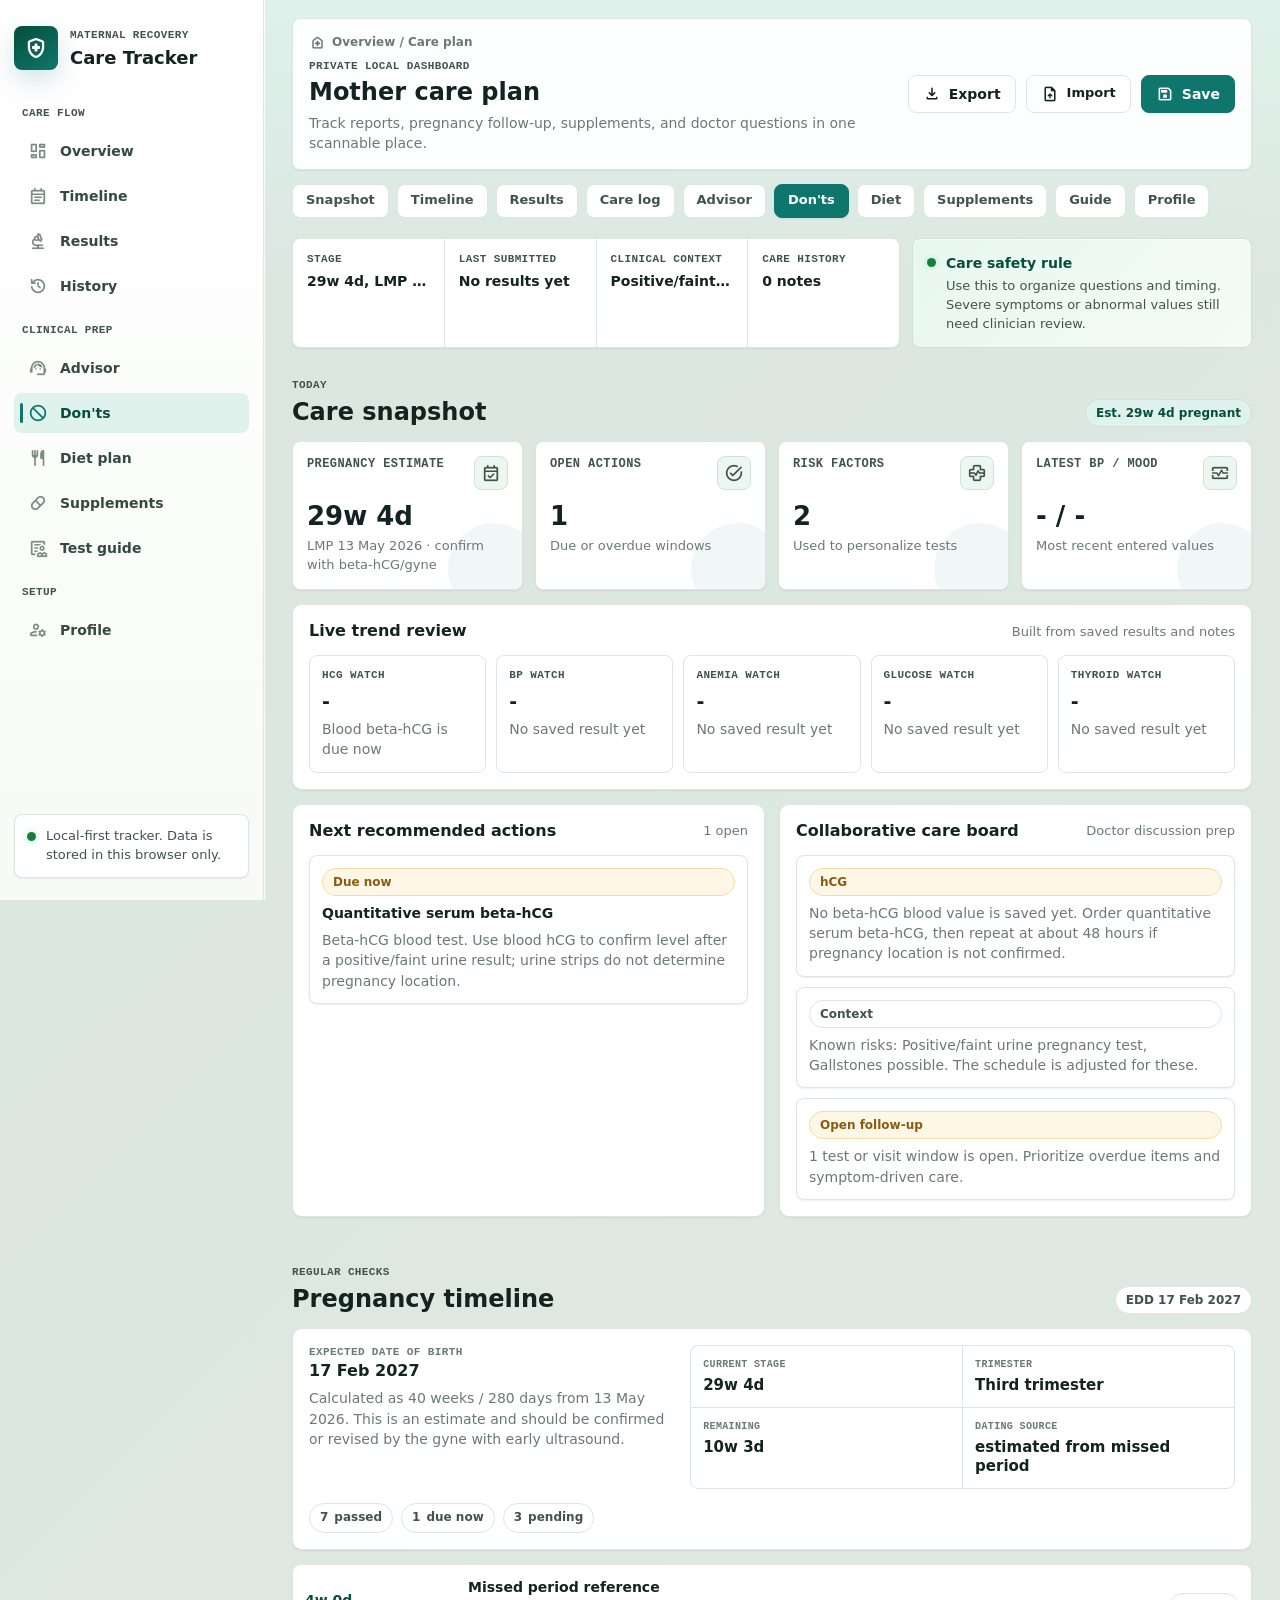
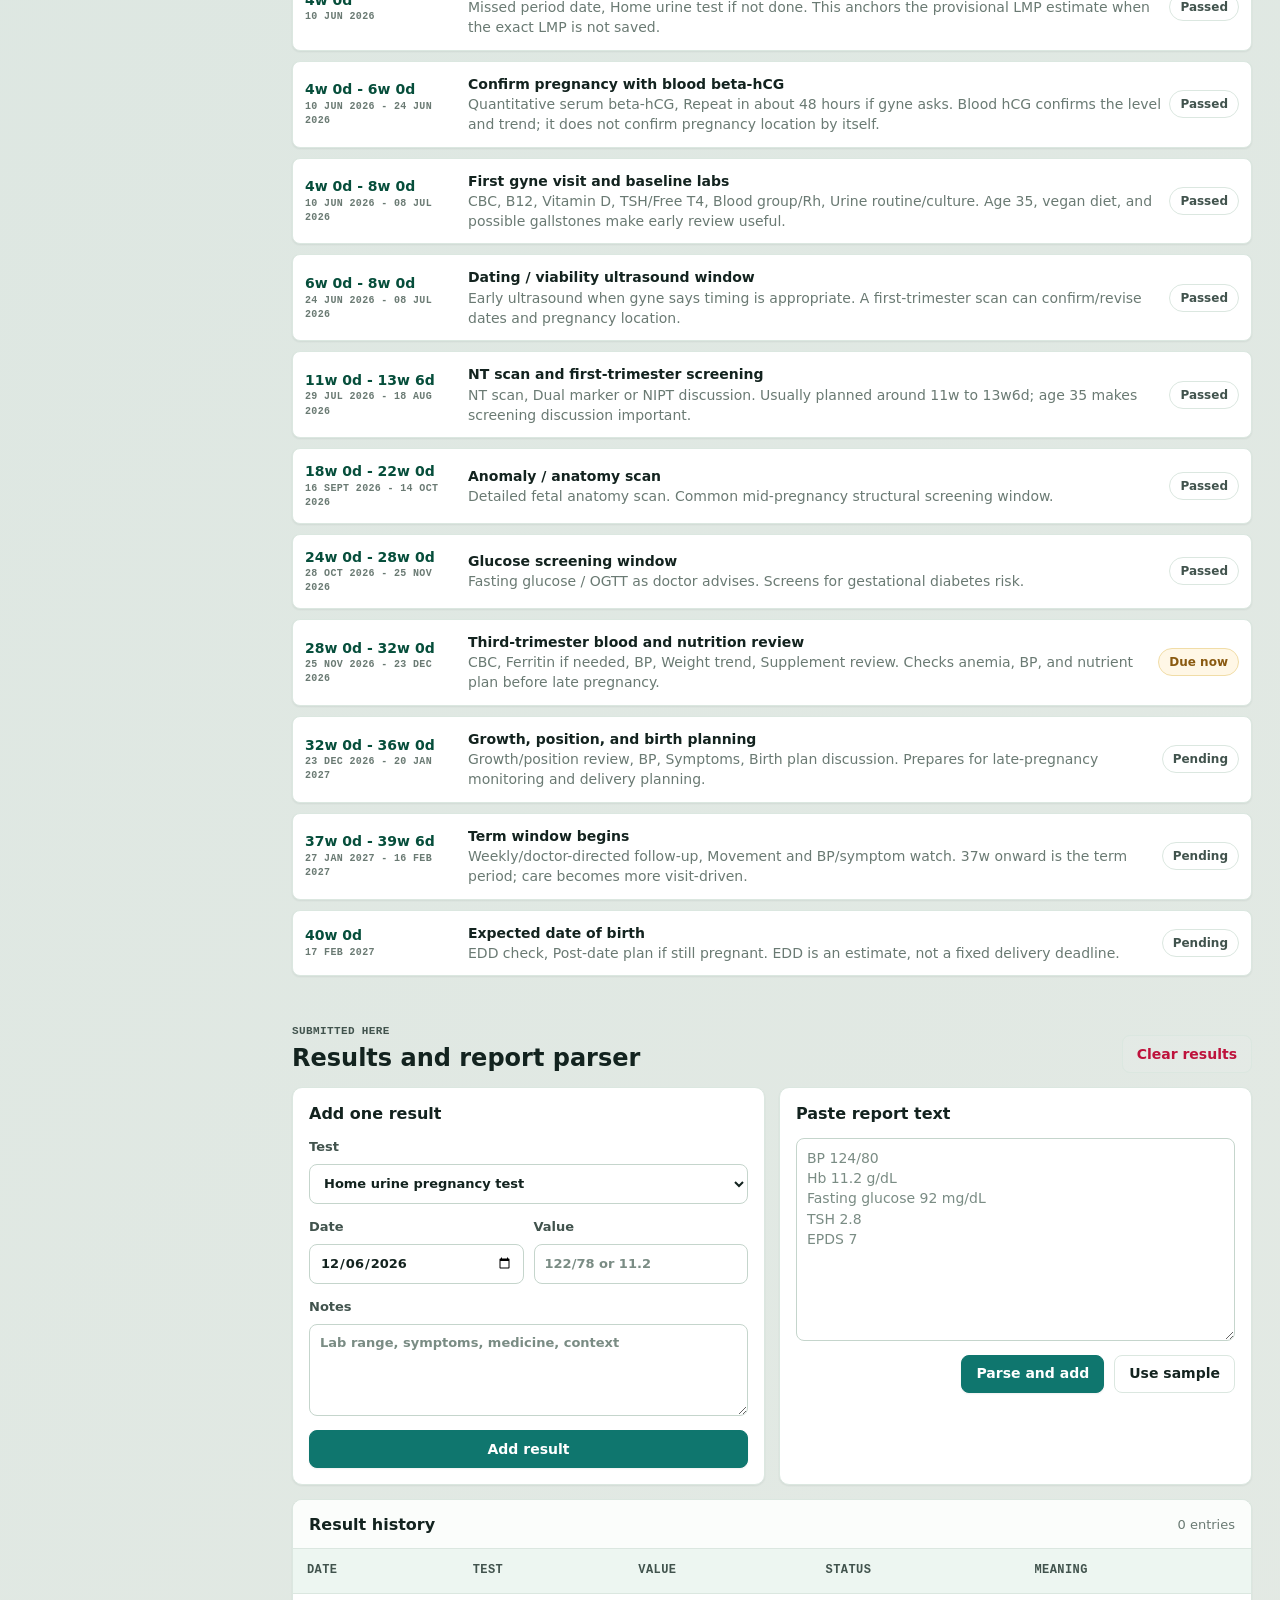
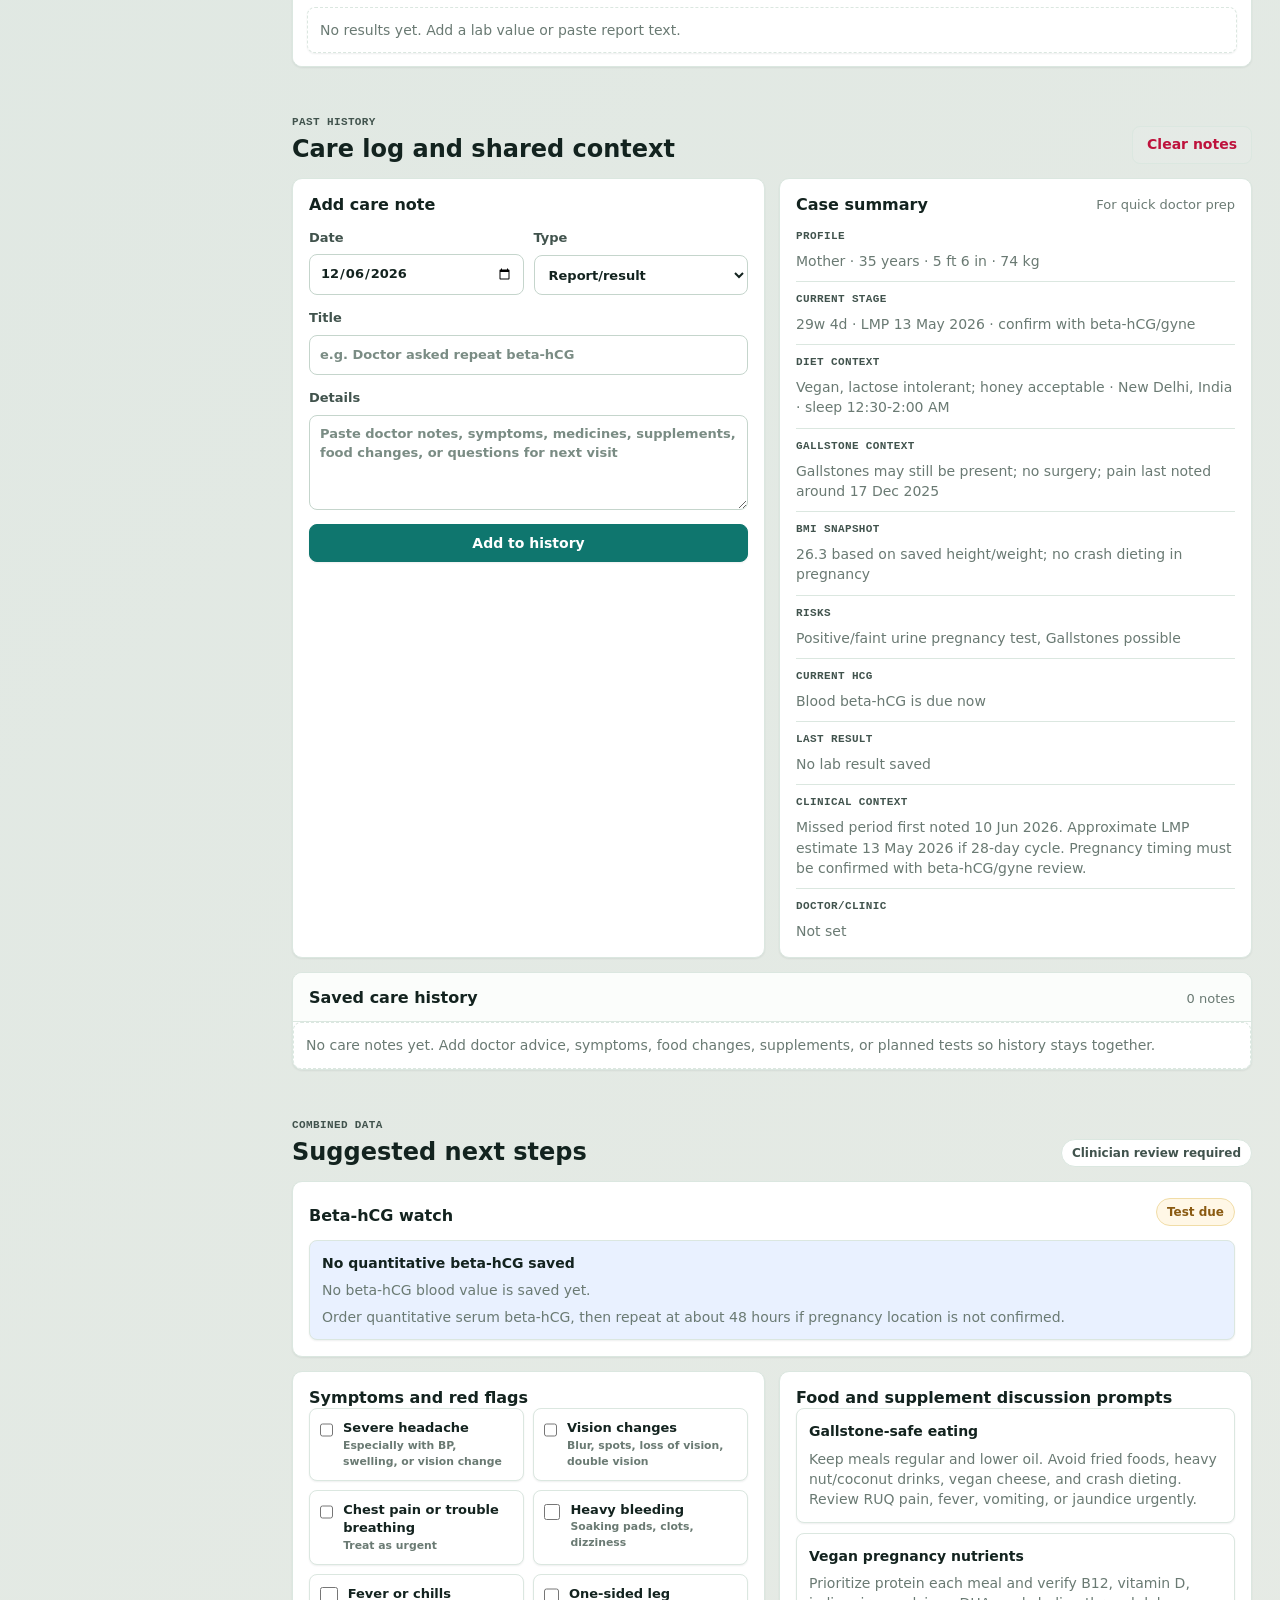
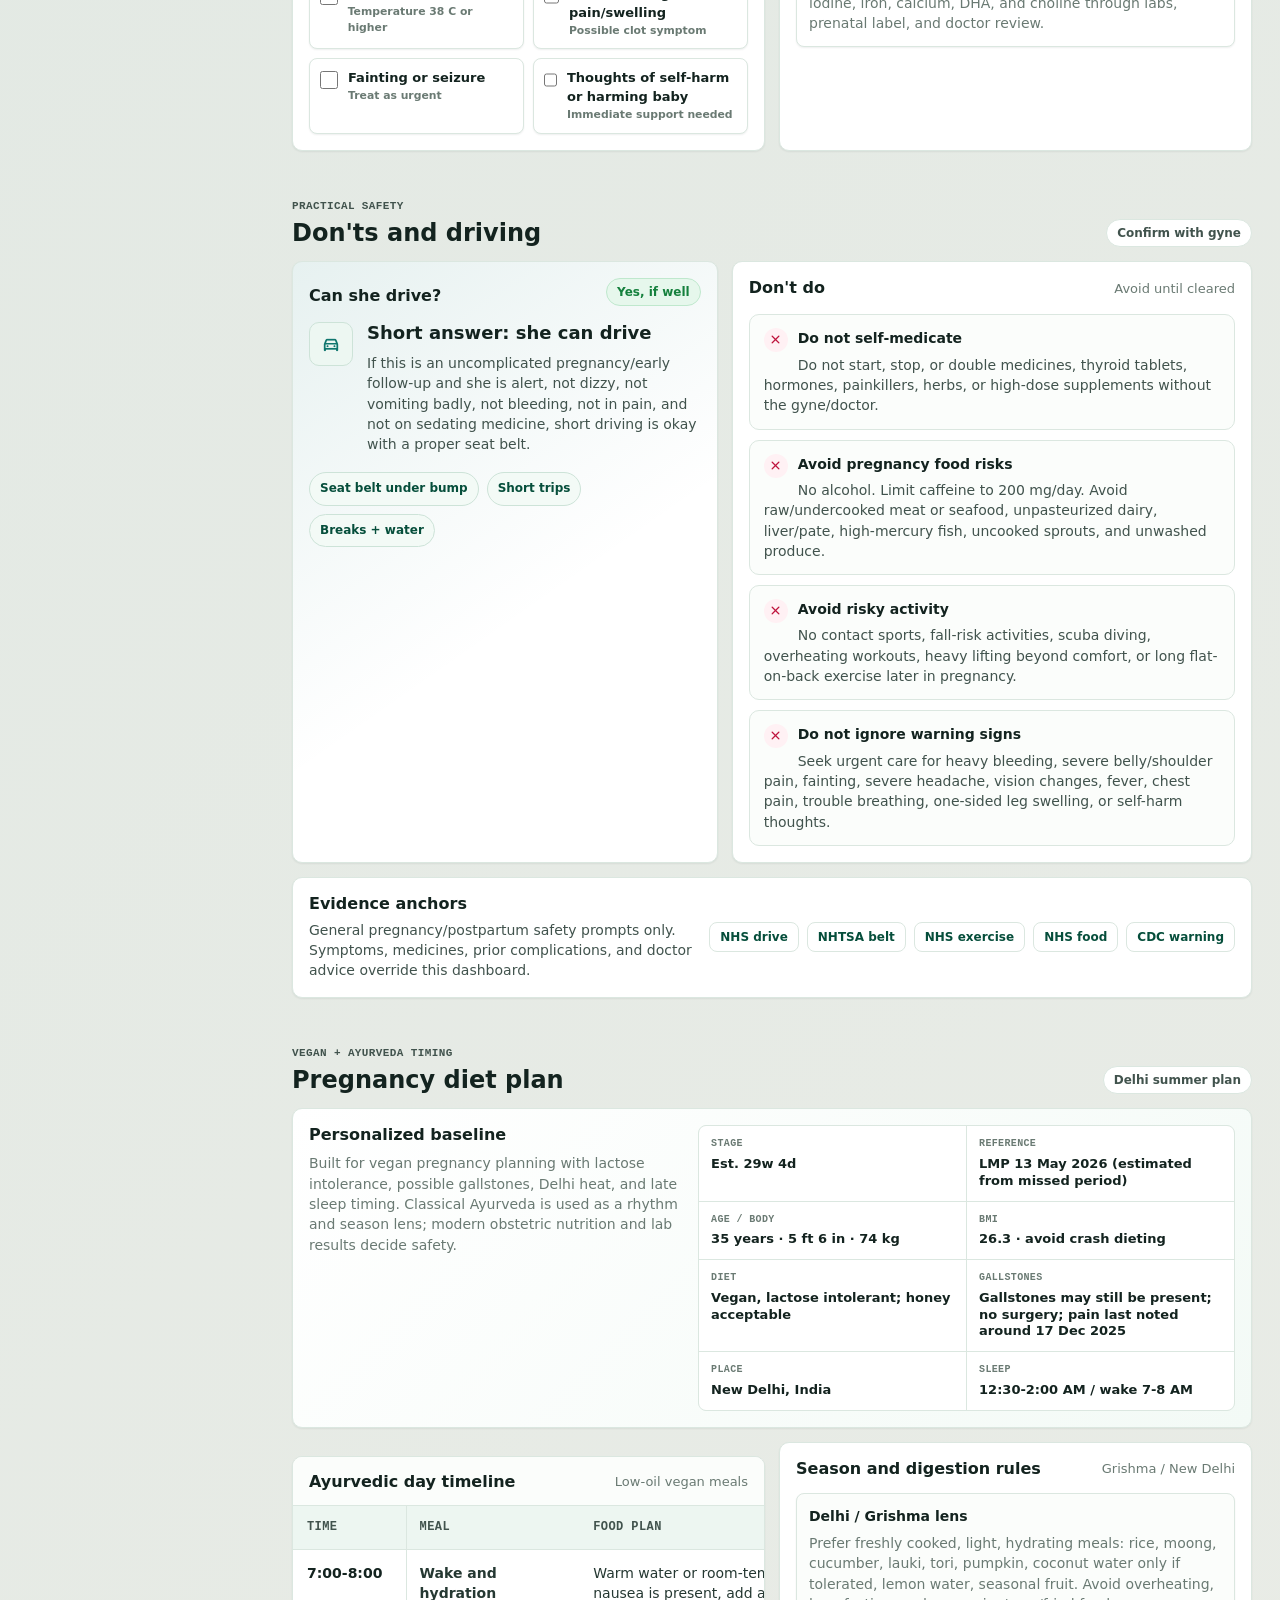
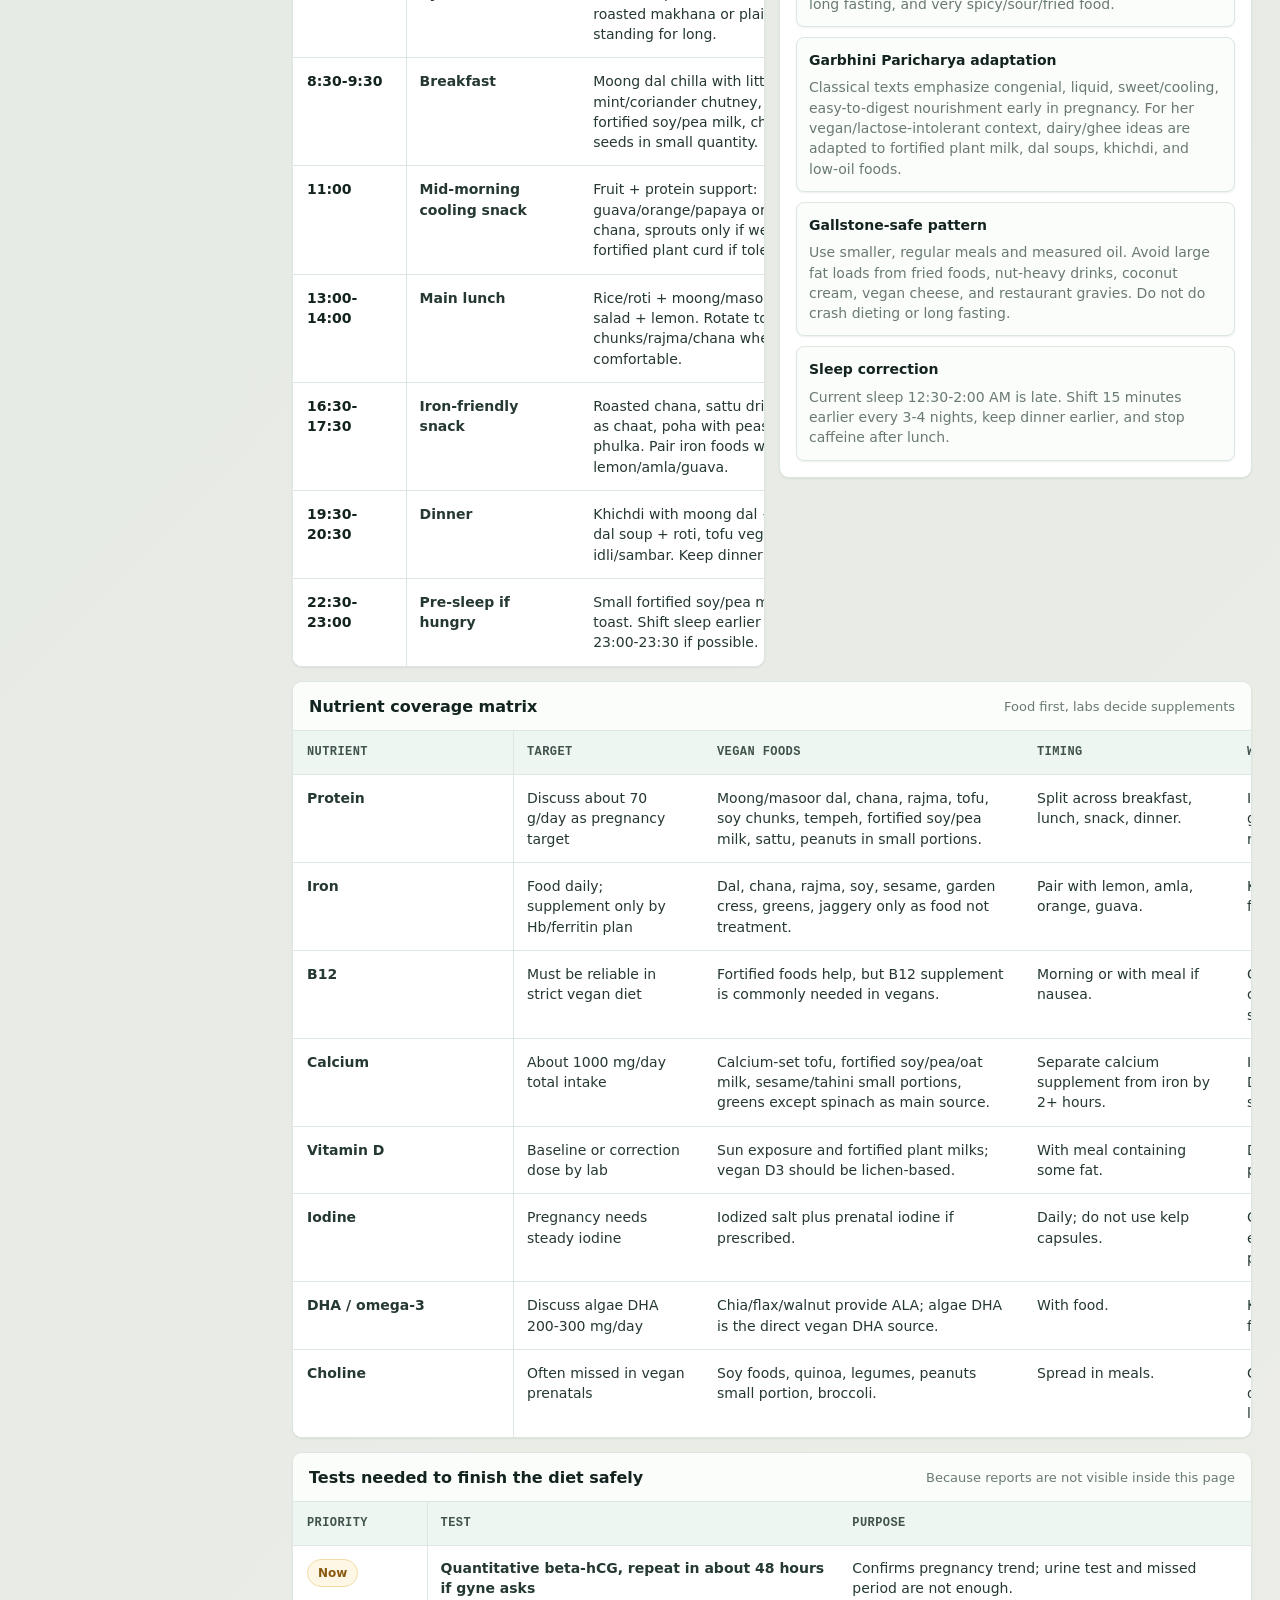
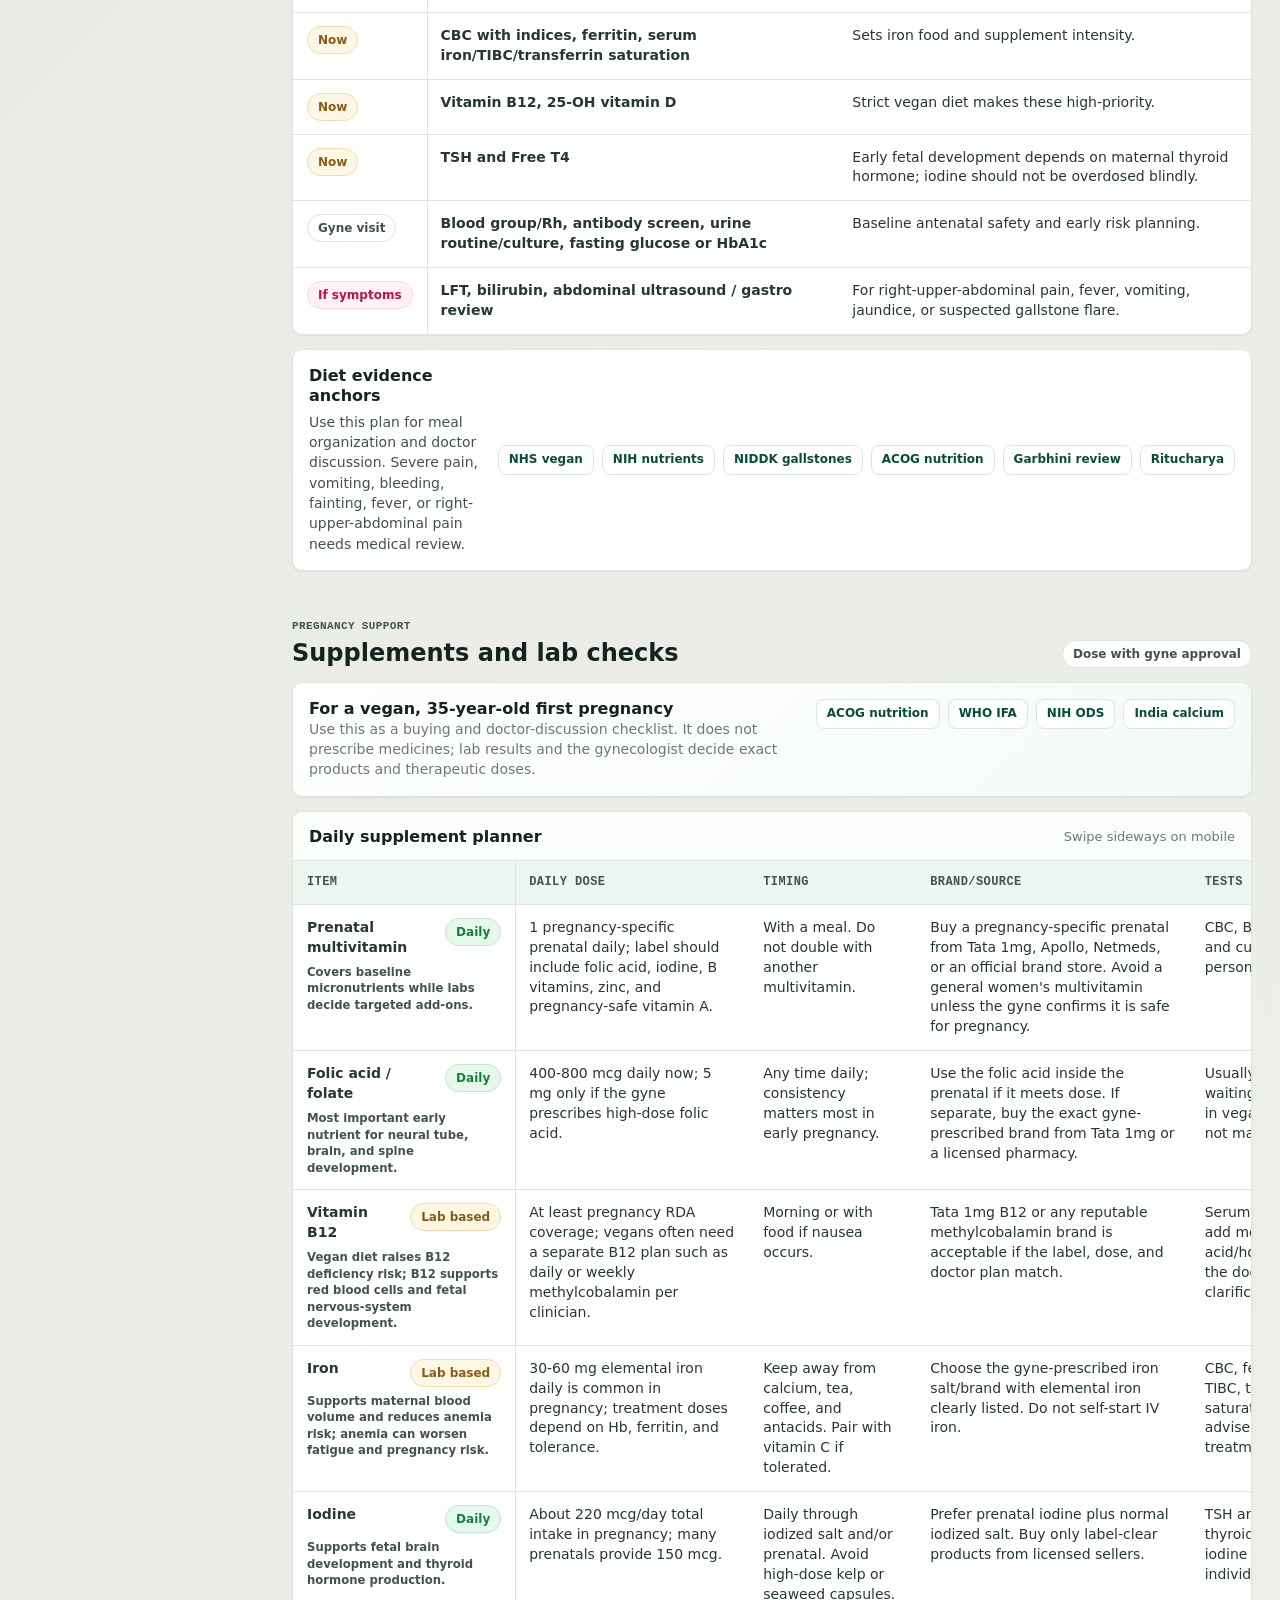
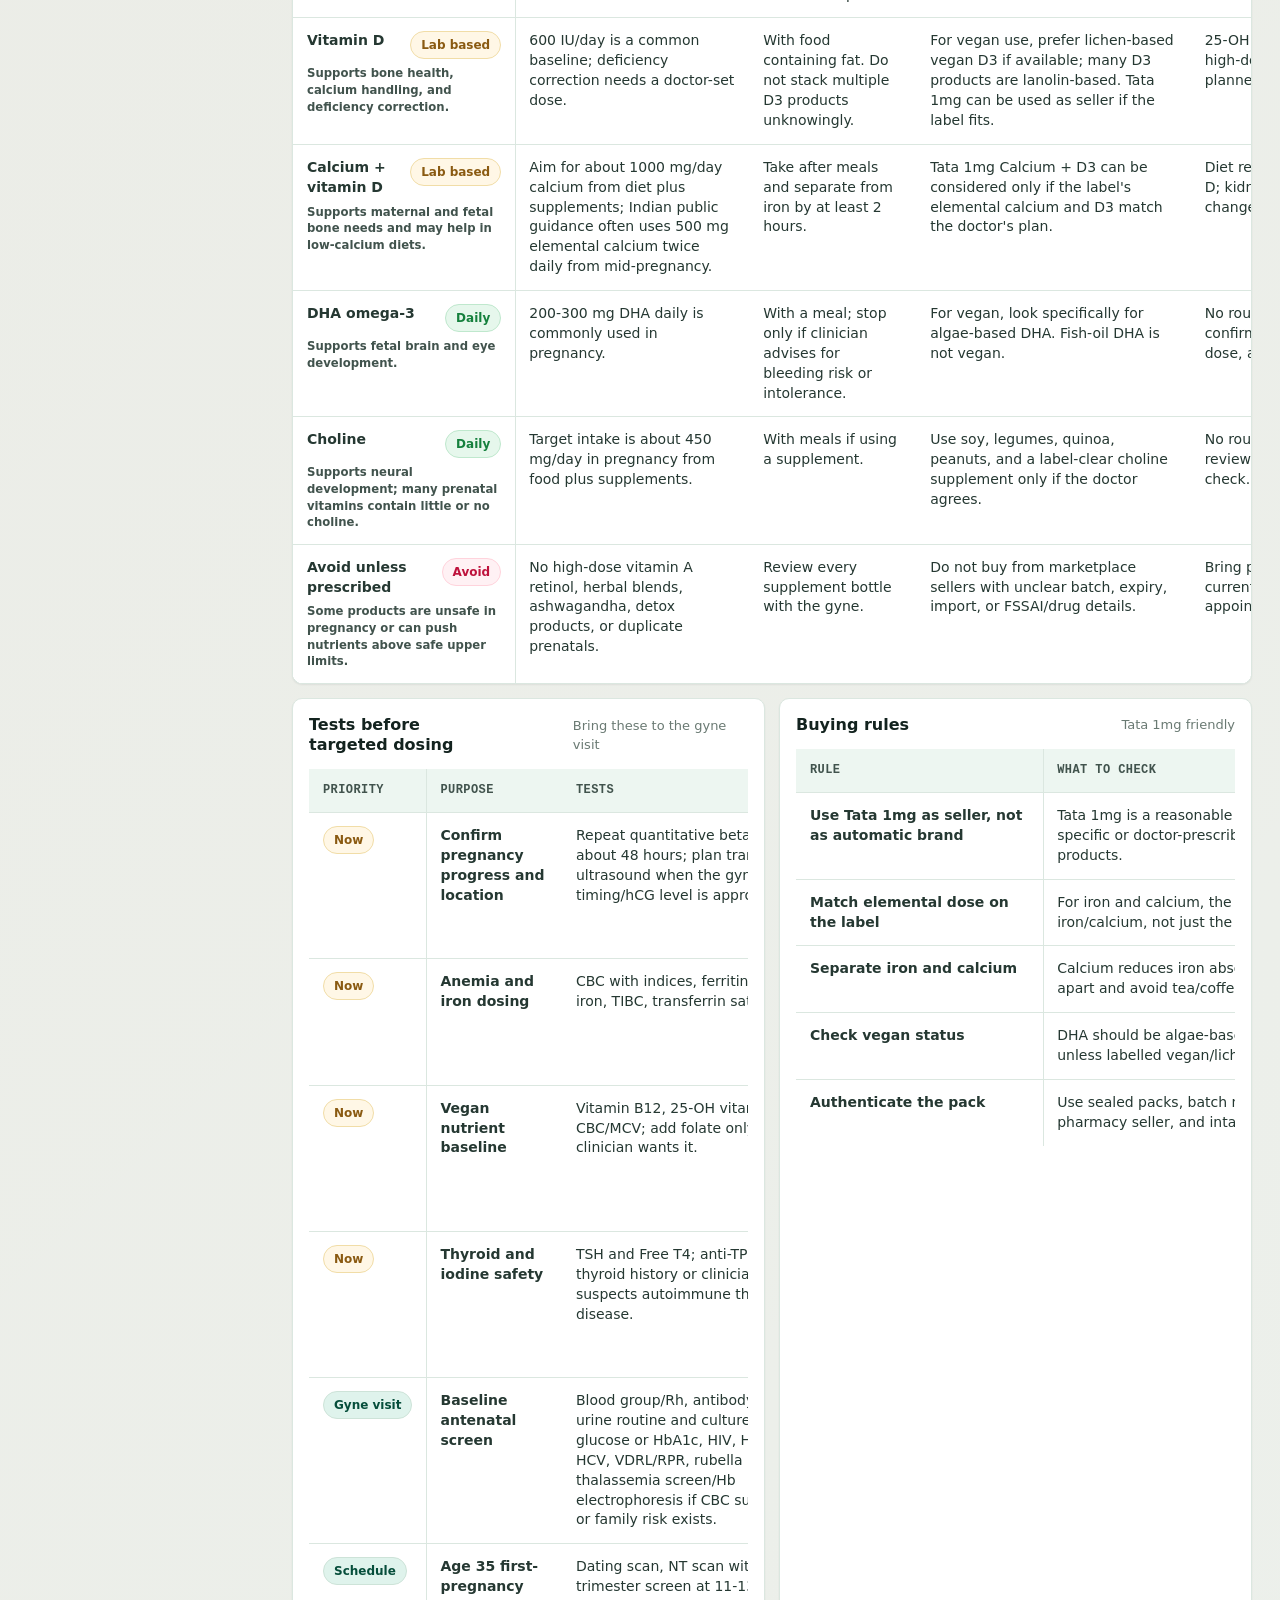
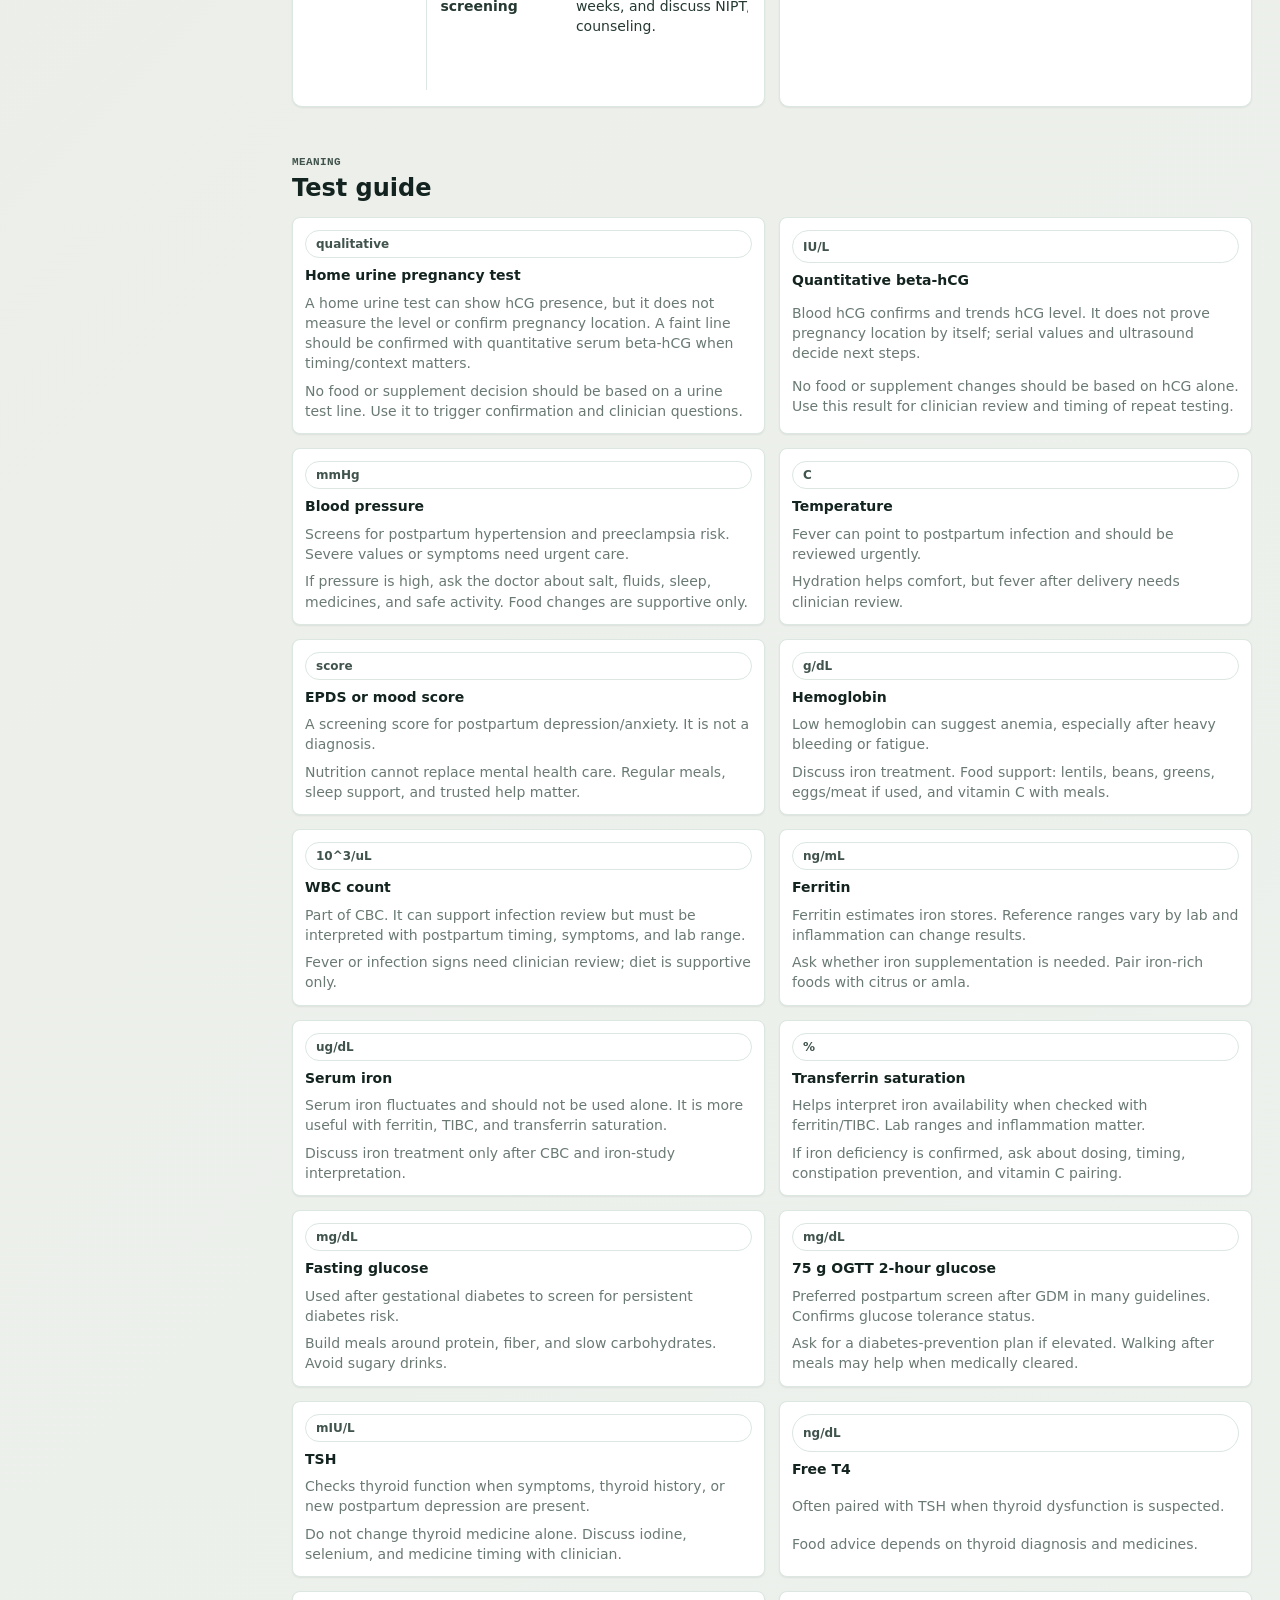
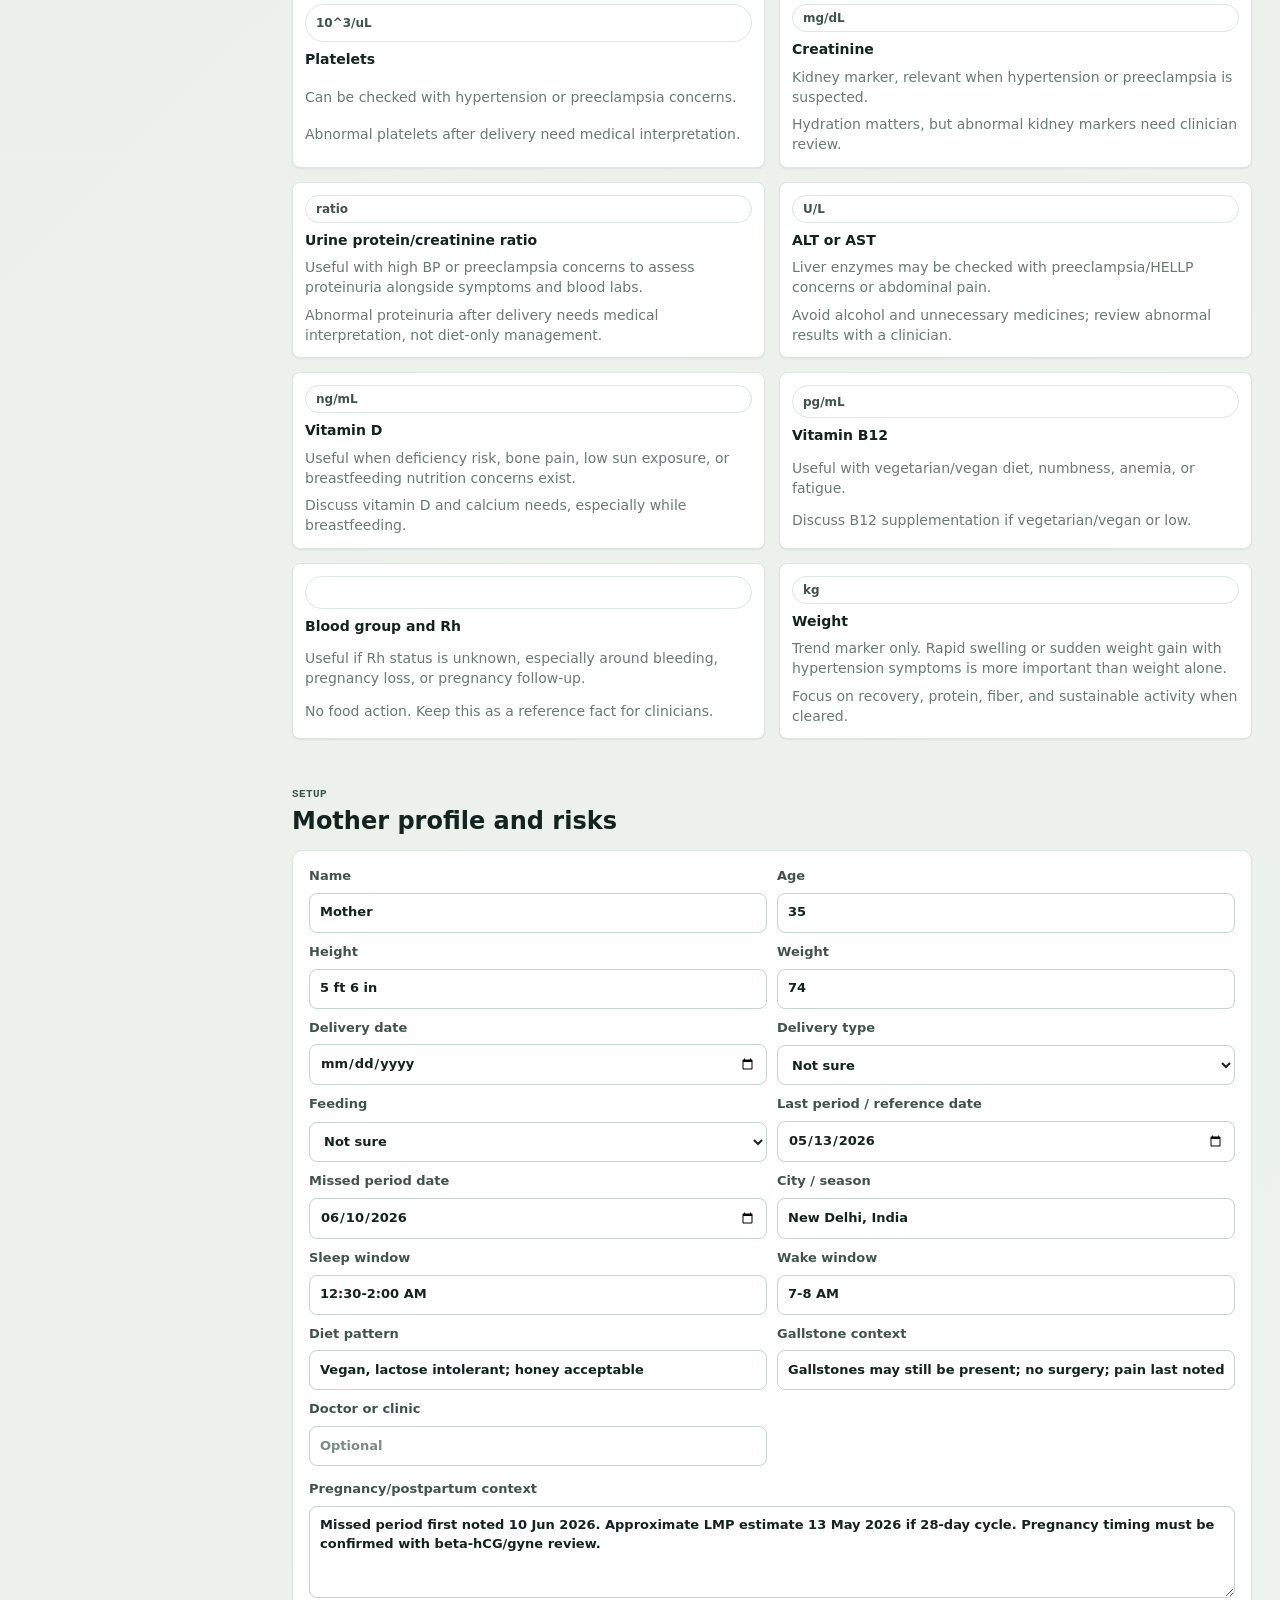
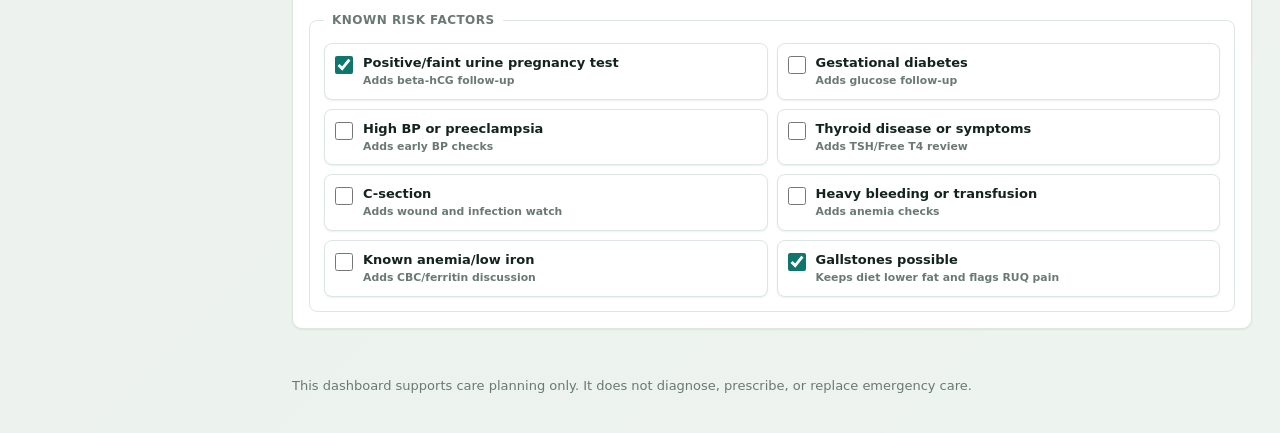
==== commit e86cb778: "Add EDD pregnancy timeline" ====
--- a/index.html
+++ b/index.html
@@ -6,7 +6,7 @@
     <title>Postpartum Care Tracker</title>
     <link rel="icon" href="data:,">
     <link rel="stylesheet" href="https://fonts.googleapis.com/css2?family=Material+Symbols+Rounded:opsz,wght,FILL,GRAD@20..48,500,0,0">
-    <link rel="stylesheet" href="styles.css?v=vegan-diet-20260613">
+    <link rel="stylesheet" href="styles.css?v=edd-timeline-20260613">
   </head>
   <body>
     <a class="skip-link" href="#overview">Skip to dashboard</a>
@@ -139,10 +139,11 @@
           <div class="section-header">
             <div>
               <p class="label">Regular checks</p>
-              <h2>Care test timeline</h2>
-            </div>
-            <span class="pill soft">ACOG, WHO, FOGSI anchored</span>
-          </div>
+              <h2 id="timelineTitle">Care test timeline</h2>
+            </div>
+            <span class="pill soft" id="timelinePill">ACOG, WHO, FOGSI anchored</span>
+          </div>
+          <div class="panel due-date-panel" id="dueDatePanel"></div>
           <div class="timeline" id="timelineList"></div>
         </section>
 
@@ -532,6 +533,6 @@
       </main>
     </div>
 
-    <script src="app.js?v=vegan-diet-20260613"></script>
+    <script src="app.js?v=edd-timeline-20260613"></script>
   </body>
 </html>
--- a/styles.css
+++ b/styles.css
@@ -835,6 +835,90 @@
   gap: 10px;
 }
 
+.due-date-panel {
+  margin-bottom: 14px;
+  background:
+    linear-gradient(135deg, rgba(15, 118, 110, 0.1), rgba(255, 255, 255, 0) 55%),
+    var(--surface);
+}
+
+.due-date-hero {
+  display: grid;
+  grid-template-columns: minmax(0, 0.8fr) minmax(420px, 1.2fr);
+  gap: 18px;
+  align-items: start;
+}
+
+.due-date-hero h3 {
+  margin: 3px 0 8px;
+  color: var(--ink);
+  font-size: 28px;
+  line-height: 1.05;
+  font-variant-numeric: tabular-nums;
+}
+
+.due-date-hero p {
+  margin: 0;
+  max-width: 68ch;
+  color: var(--muted);
+}
+
+.due-date-grid {
+  display: grid;
+  grid-template-columns: repeat(2, minmax(0, 1fr));
+  gap: 1px;
+  overflow: hidden;
+  border: 1px solid var(--line);
+  border-radius: var(--radius);
+  background: var(--line);
+}
+
+.due-date-grid div {
+  min-width: 0;
+  padding: 12px;
+  background: #fff;
+}
+
+.due-date-grid span,
+.timeline-date small {
+  display: block;
+  color: var(--muted);
+  font-family: ui-monospace, "SFMono-Regular", "SF Mono", Consolas, "Liberation Mono", monospace;
+  font-size: 10px;
+  font-weight: 850;
+  letter-spacing: 0.035em;
+  text-transform: uppercase;
+}
+
+.due-date-grid strong {
+  display: block;
+  margin-top: 4px;
+  color: var(--ink);
+  font-size: 15px;
+  line-height: 1.25;
+}
+
+.timeline-counts {
+  display: flex;
+  flex-wrap: wrap;
+  gap: 8px;
+  margin-top: 14px;
+}
+
+.timeline-counts span {
+  display: inline-flex;
+  gap: 6px;
+  align-items: center;
+  min-height: 30px;
+  padding: 5px 10px;
+  border: 1px solid var(--line);
+  border-radius: 999px;
+  background: #fff;
+  color: var(--muted-strong);
+  font-size: 12px;
+  font-weight: 800;
+}
+
 .timeline-row {
   grid-template-columns: 170px minmax(0, 1fr) auto;
   align-items: center;
@@ -847,6 +931,16 @@
   color: var(--material);
   font-weight: 850;
   font-variant-numeric: tabular-nums;
+}
+
+.timeline-date span {
+  display: block;
+}
+
+.pregnancy-row {
+  background:
+    linear-gradient(90deg, rgba(15, 118, 110, 0.1), rgba(255, 255, 255, 0) 42%),
+    var(--surface);
 }
 
 .summary-list {
@@ -2380,6 +2474,10 @@
     grid-template-columns: 1fr;
   }
 
+  .due-date-hero {
+    grid-template-columns: 1fr;
+  }
+
   .diet-profile-panel {
     grid-template-columns: 1fr;
   }
@@ -2402,4 +2500,8 @@
   .diet-profile-grid {
     grid-template-columns: 1fr;
   }
-}
+
+  .due-date-grid {
+    grid-template-columns: 1fr;
+  }
+}
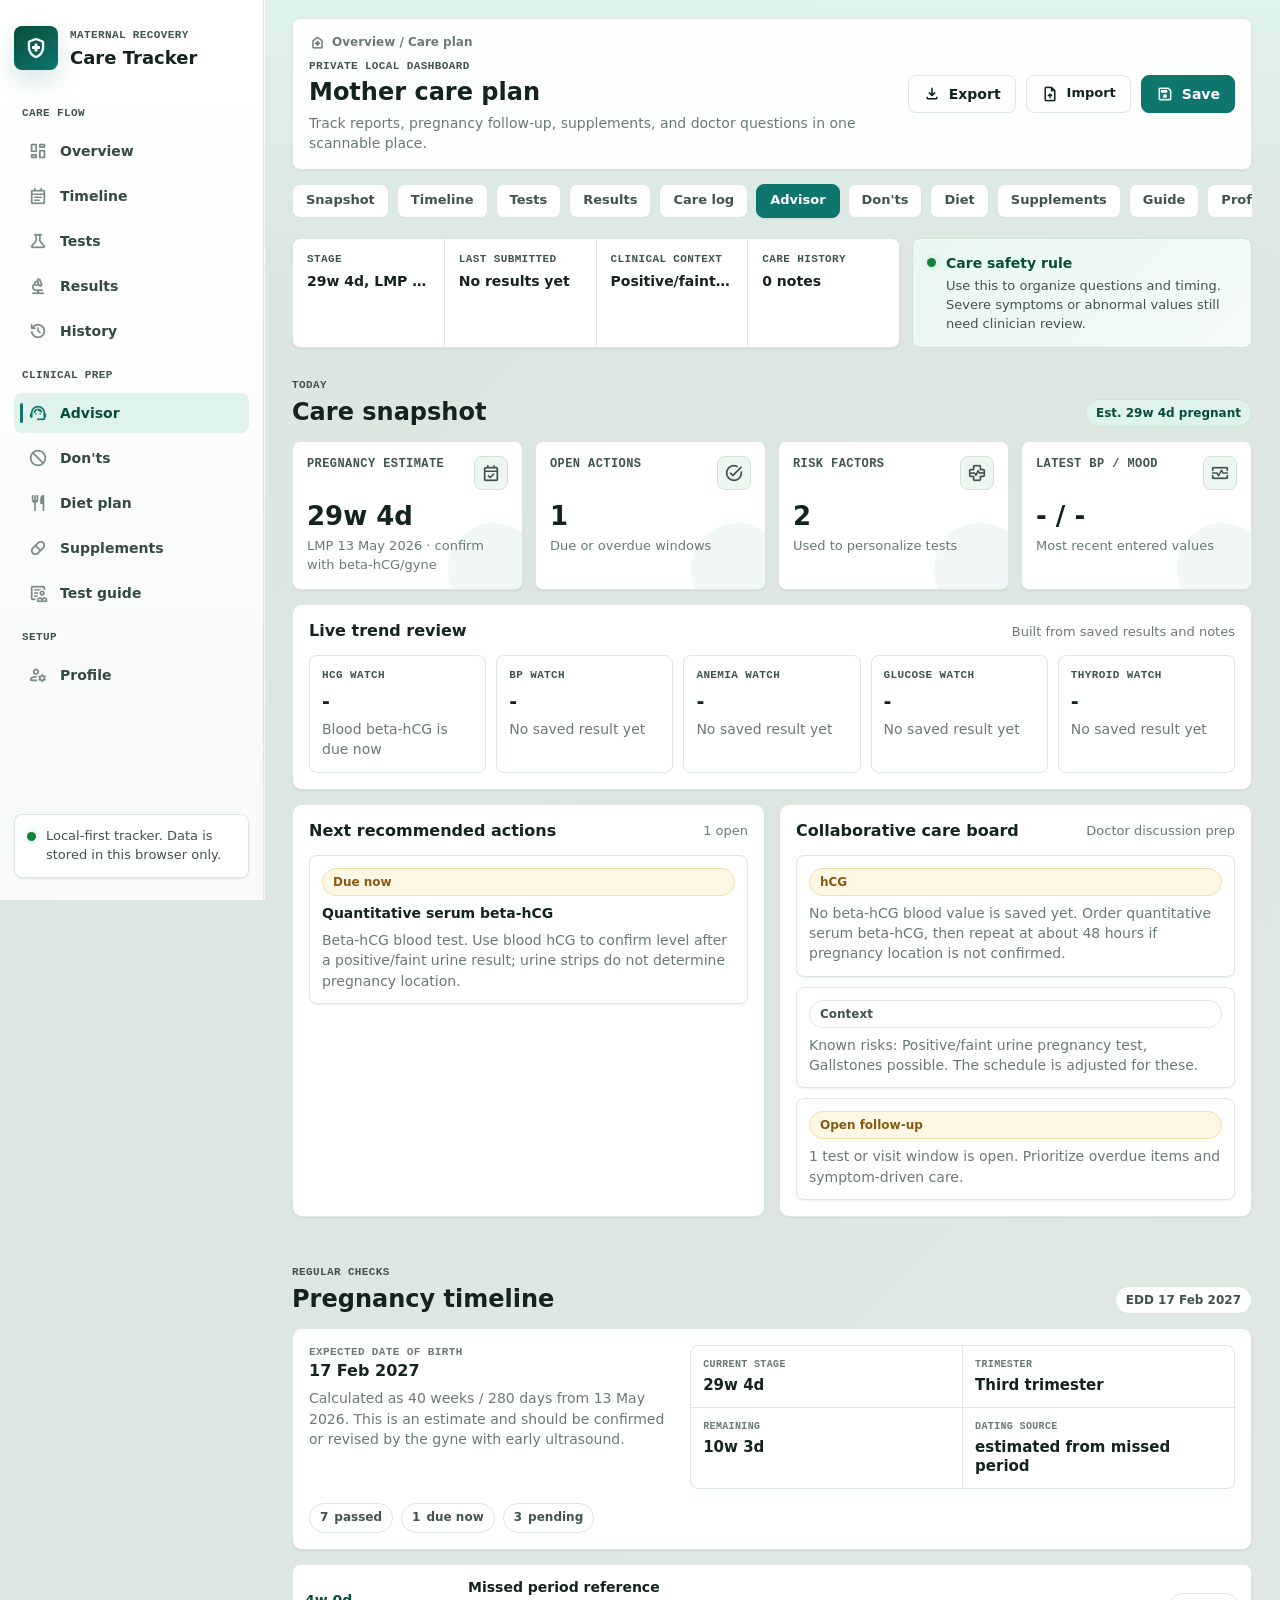
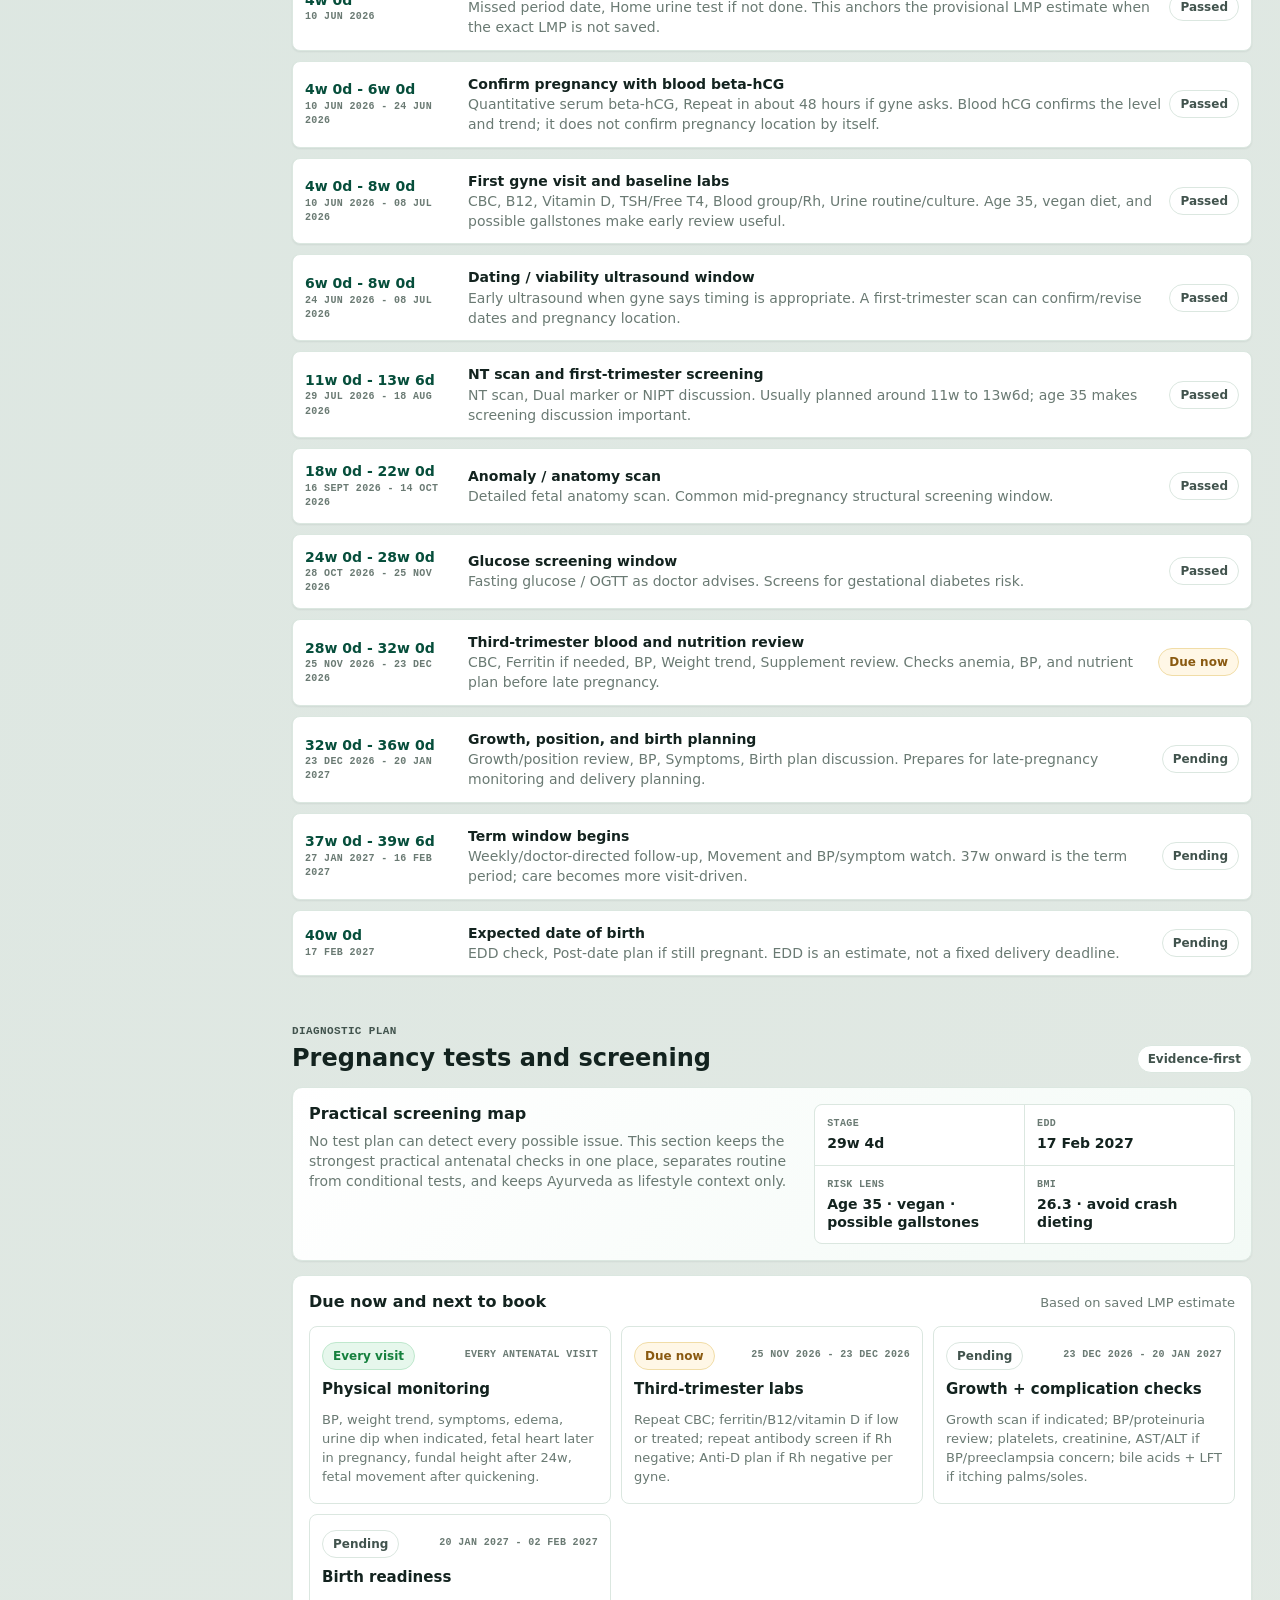
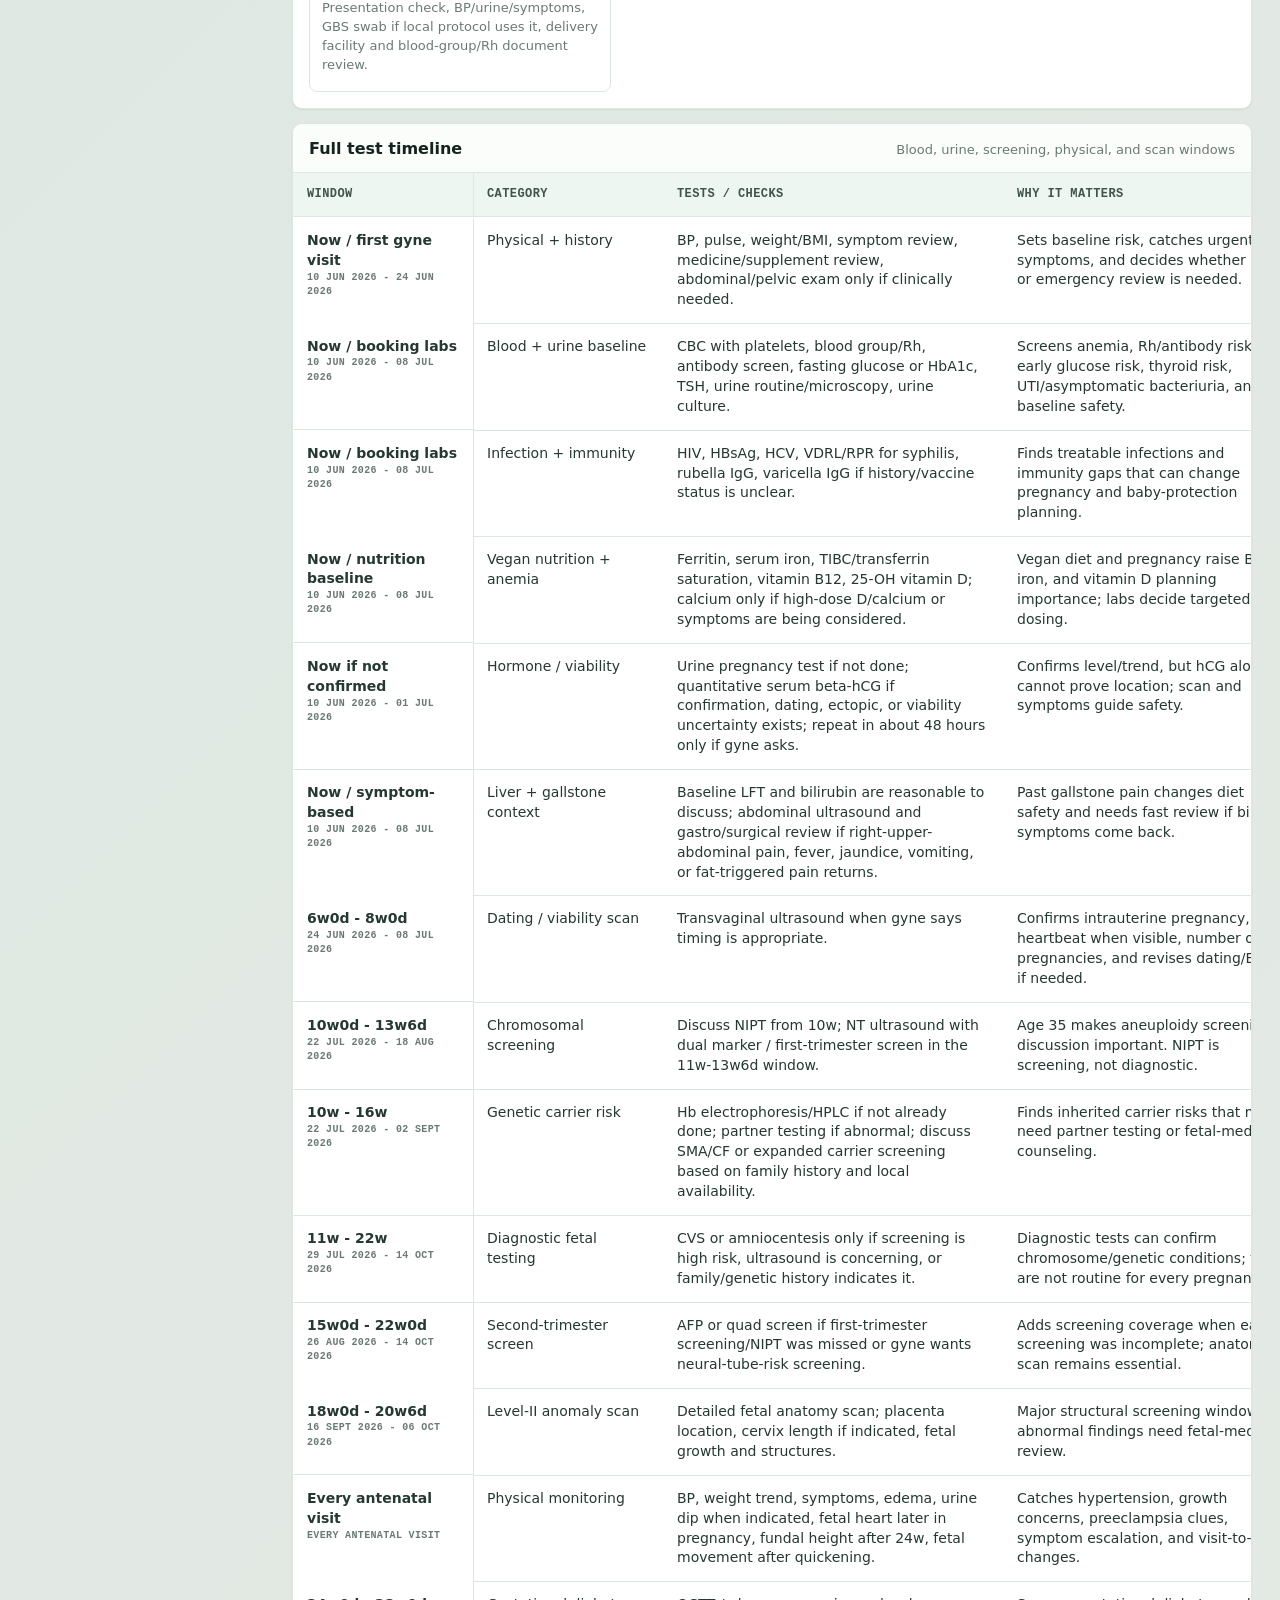
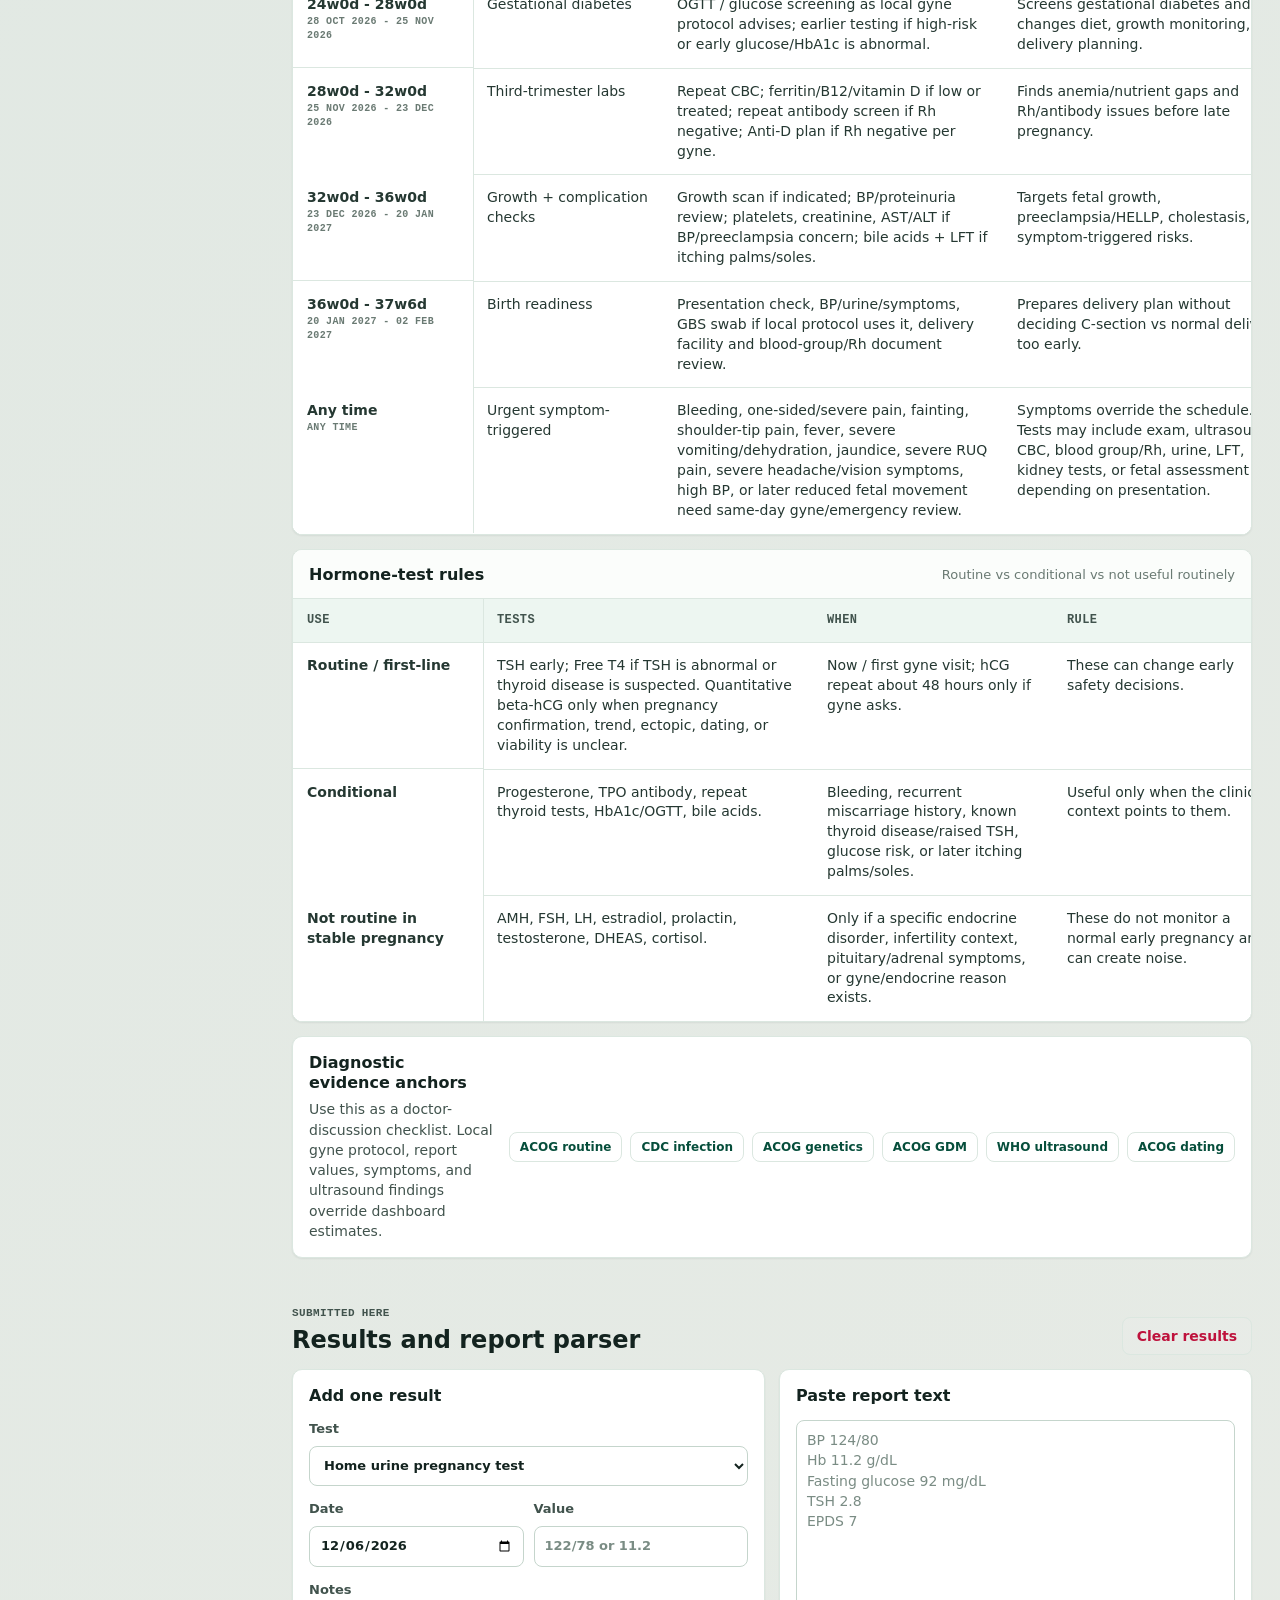
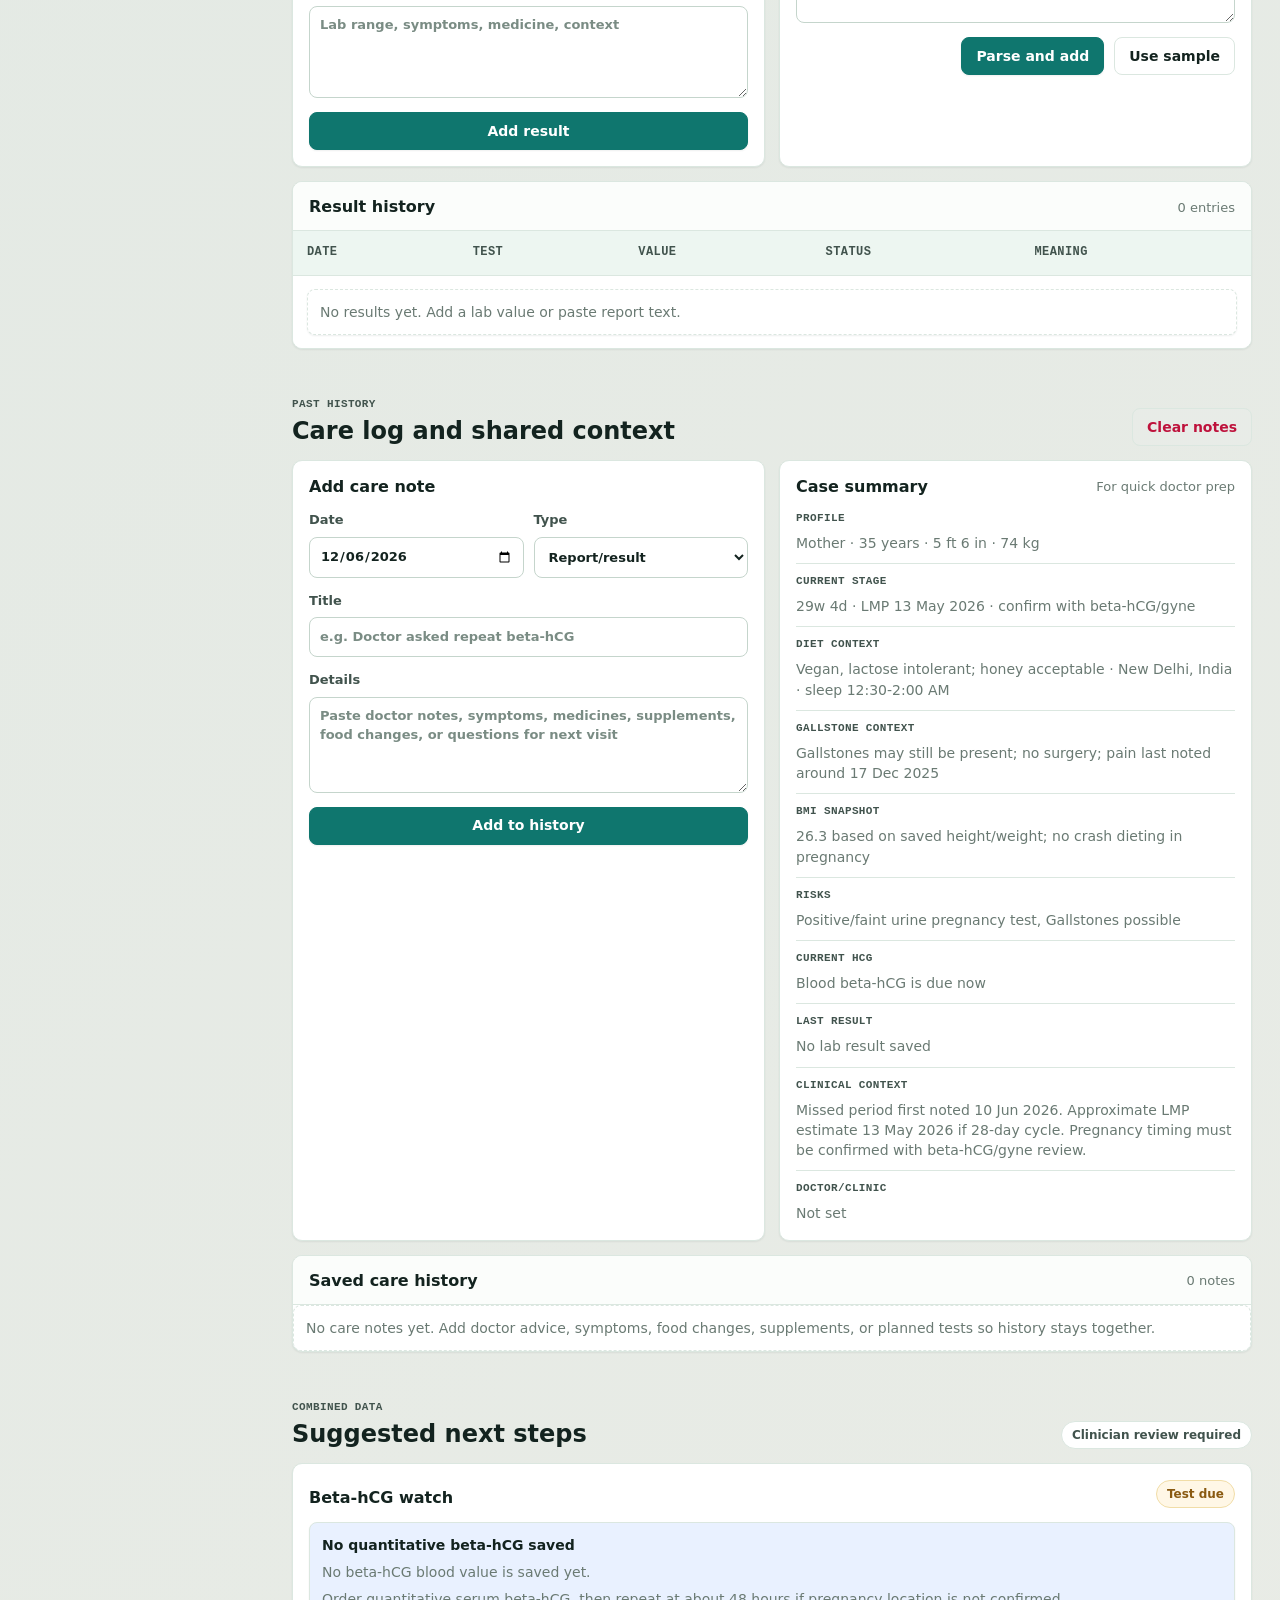
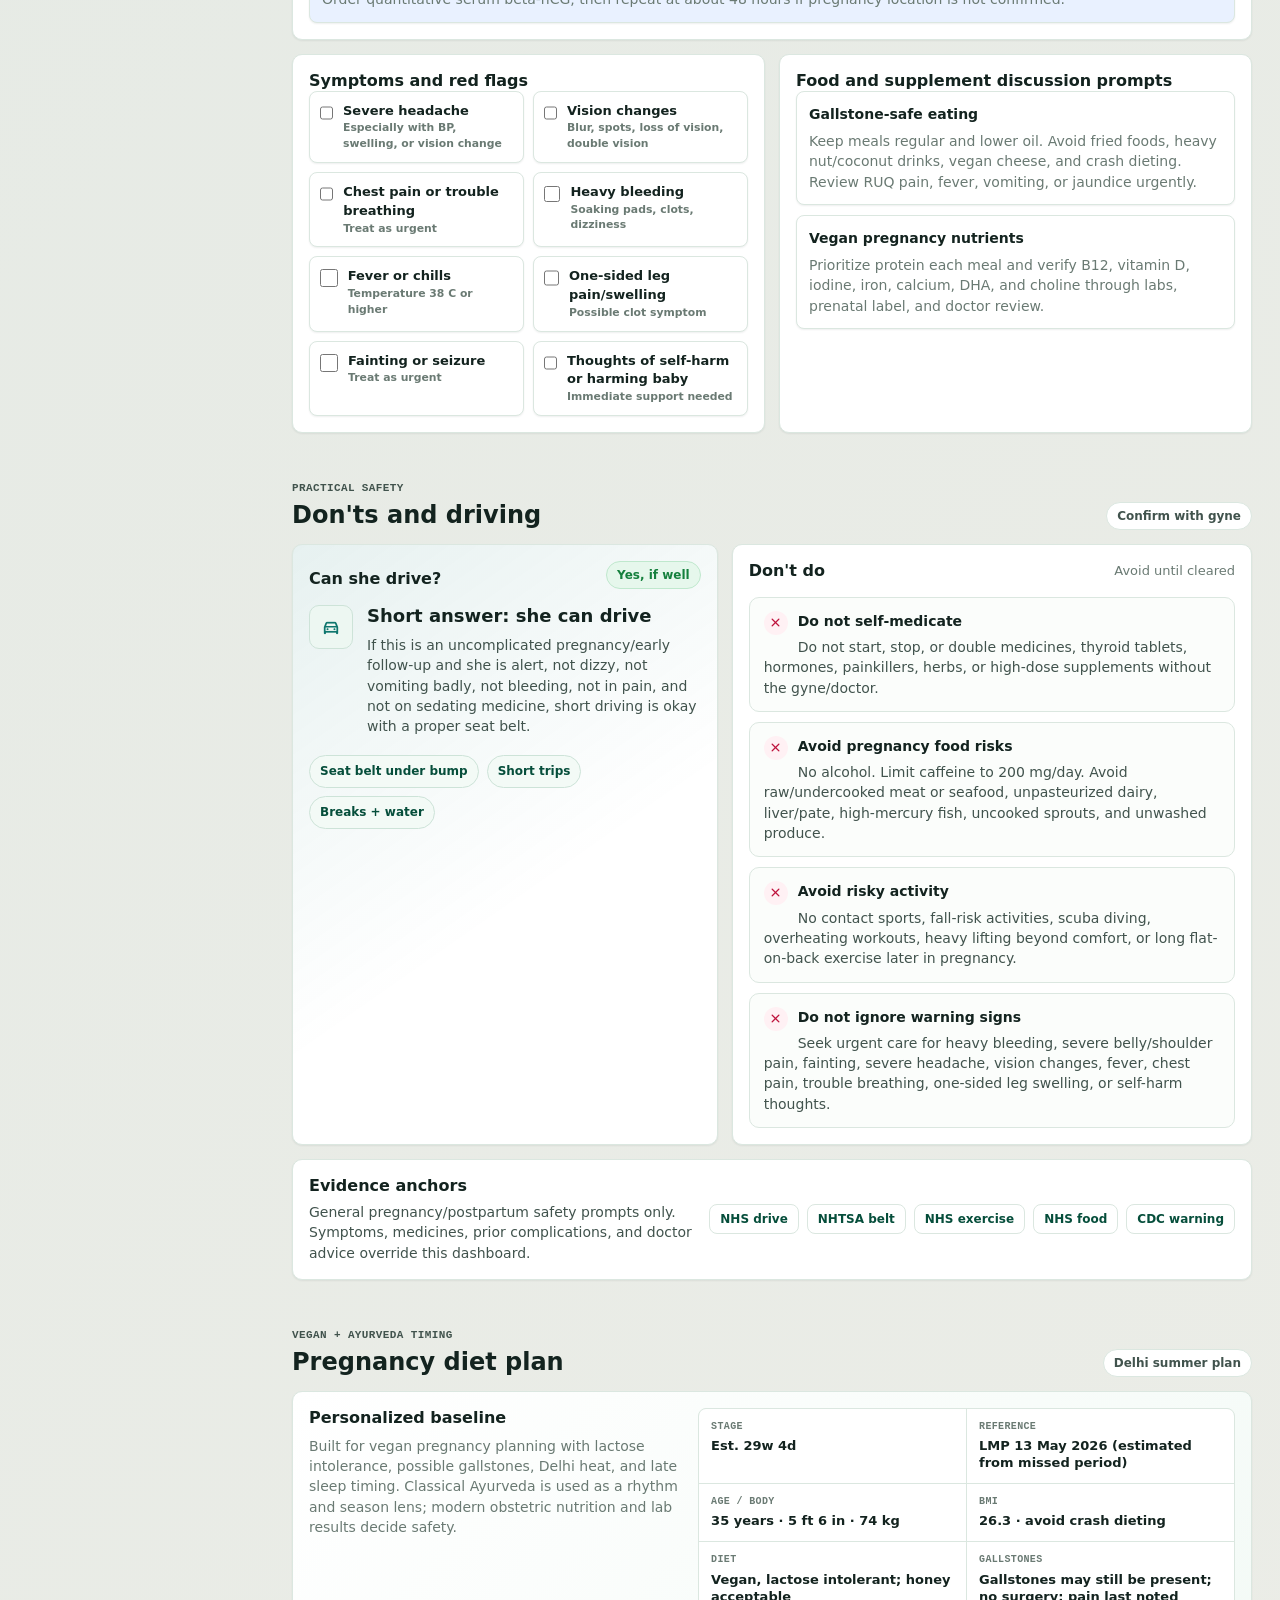
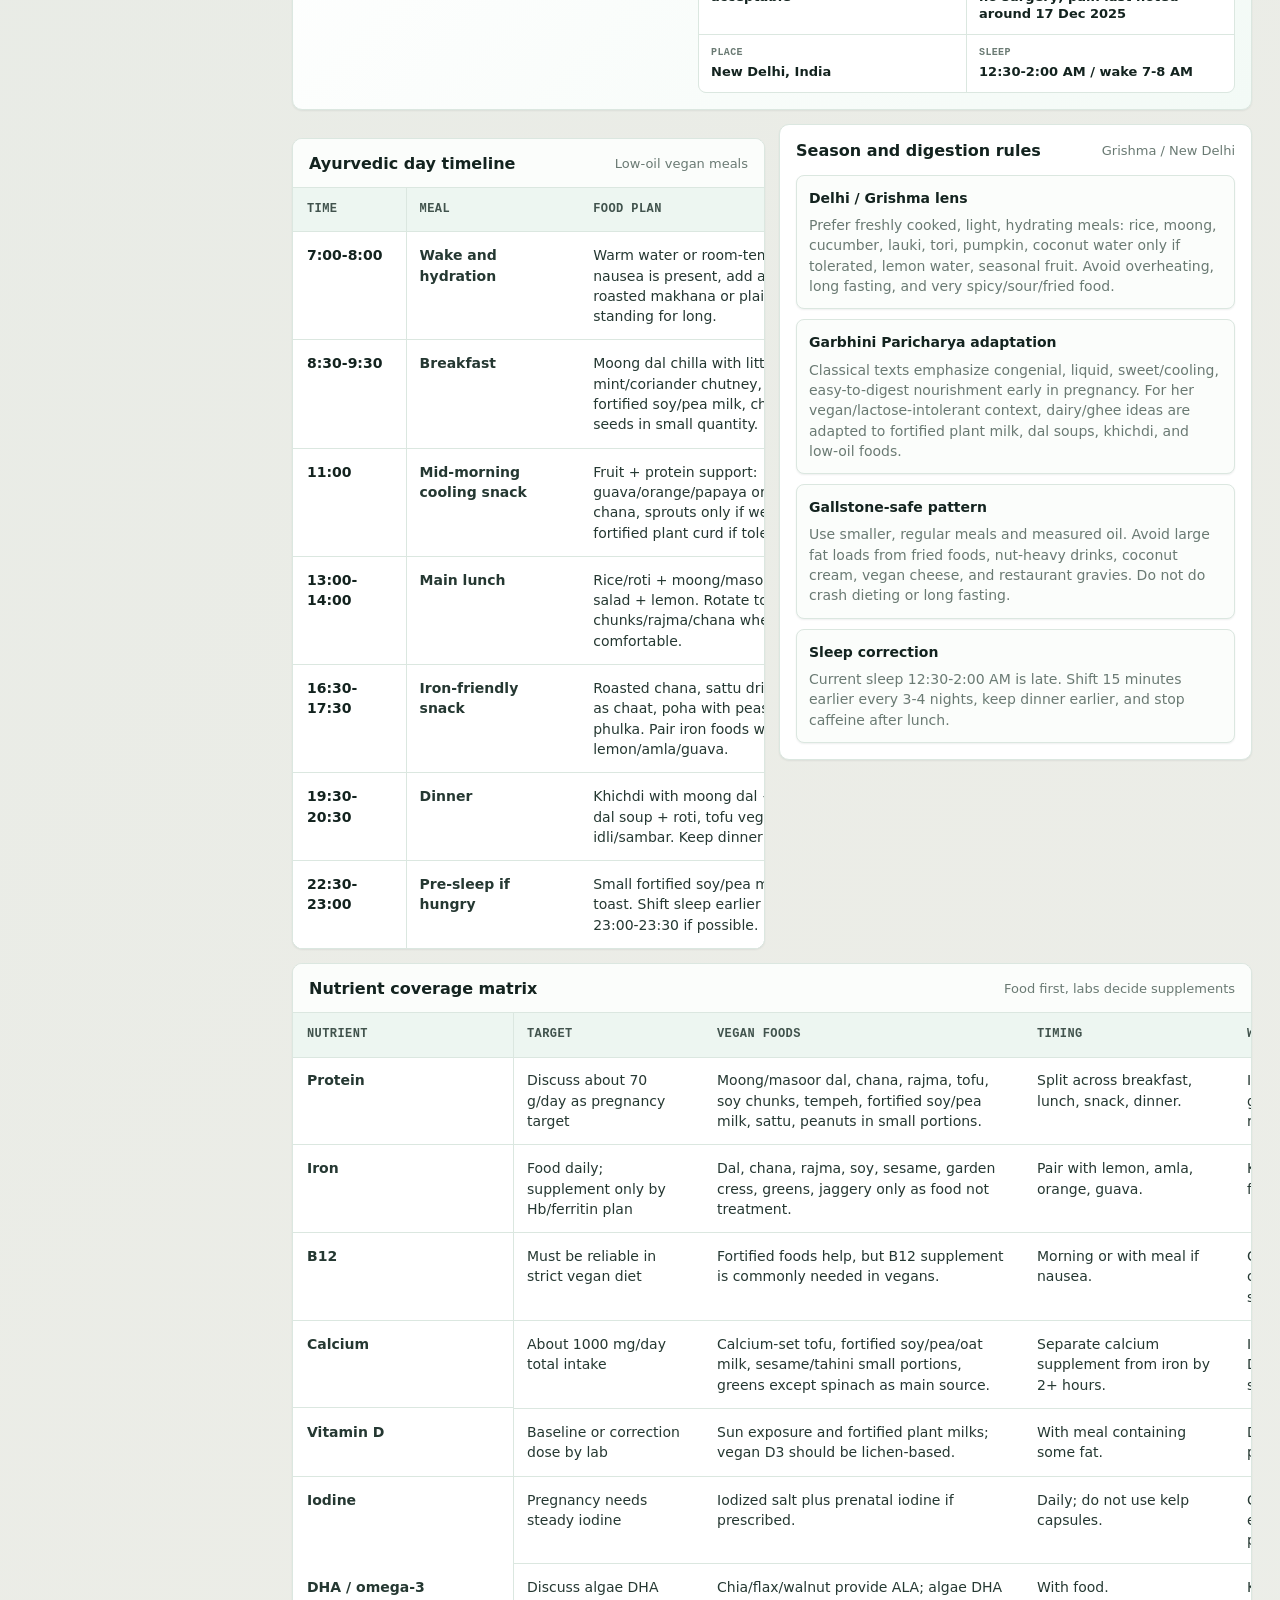
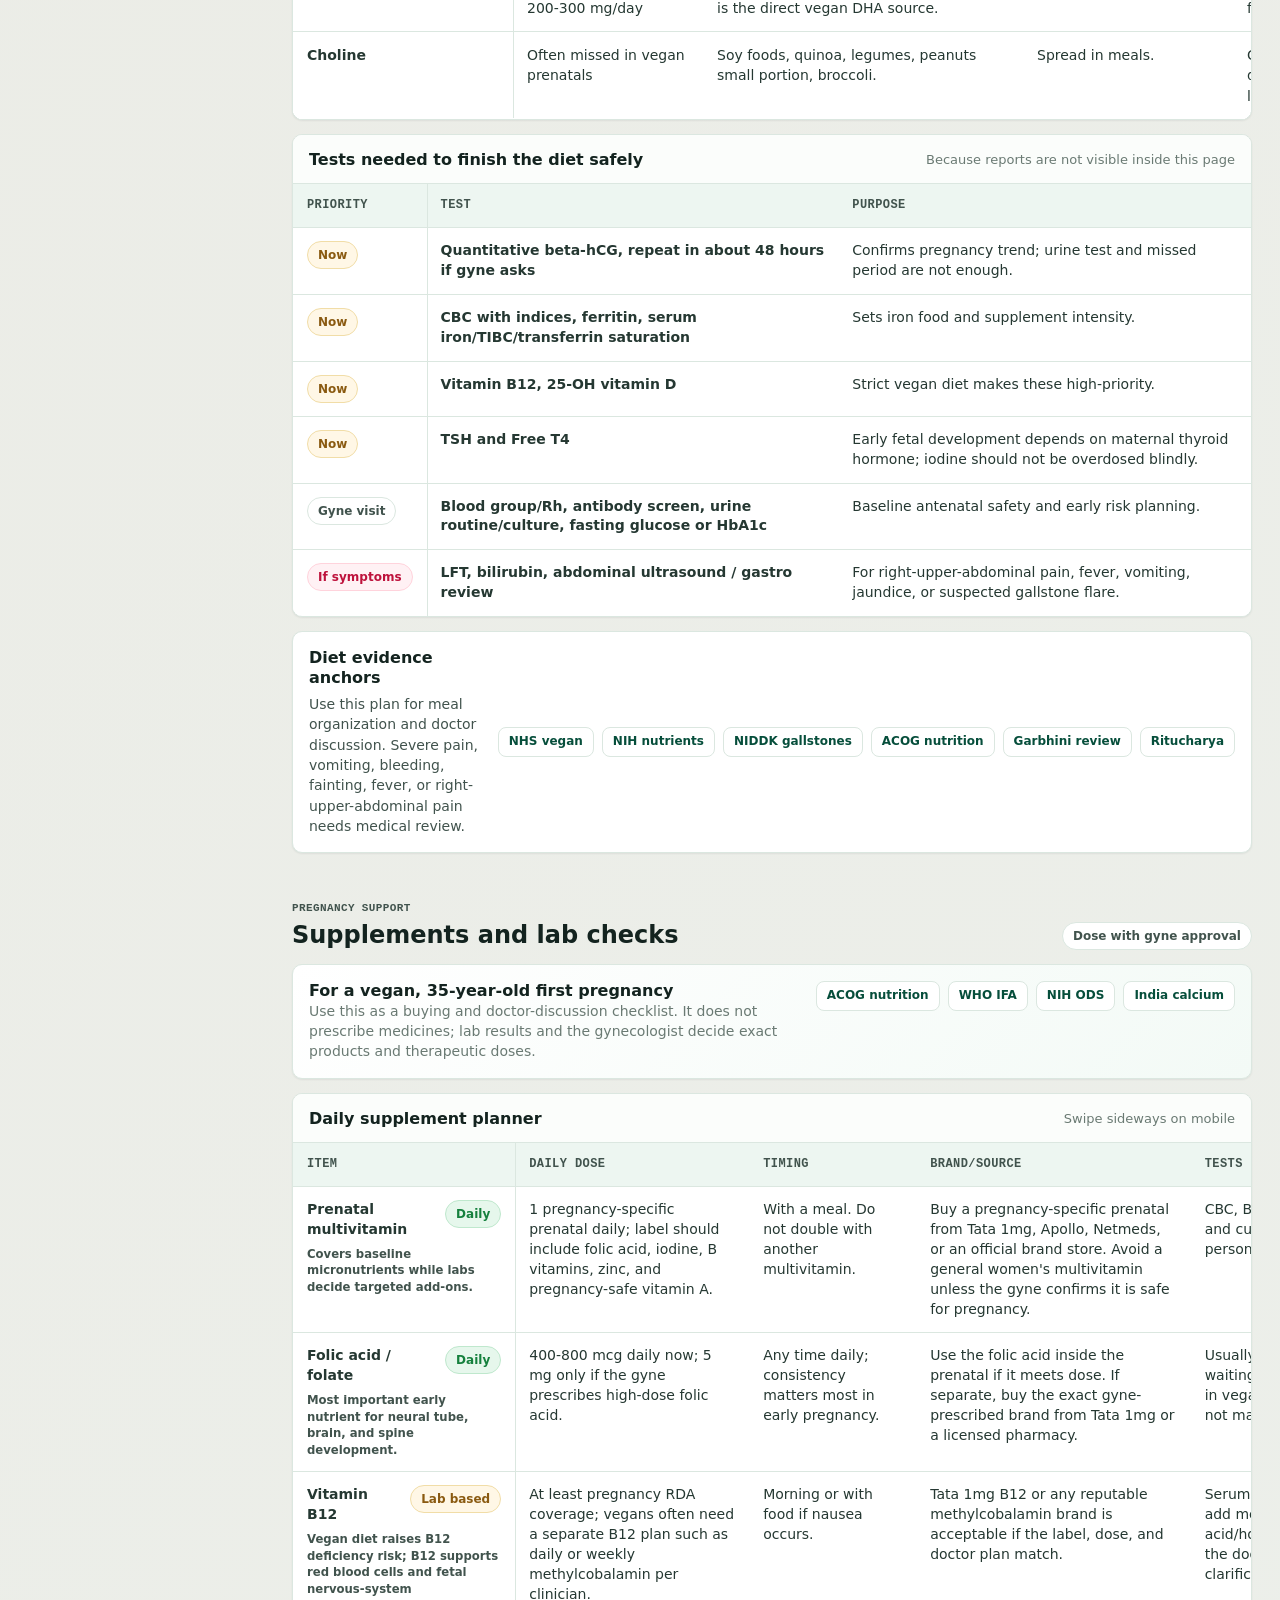
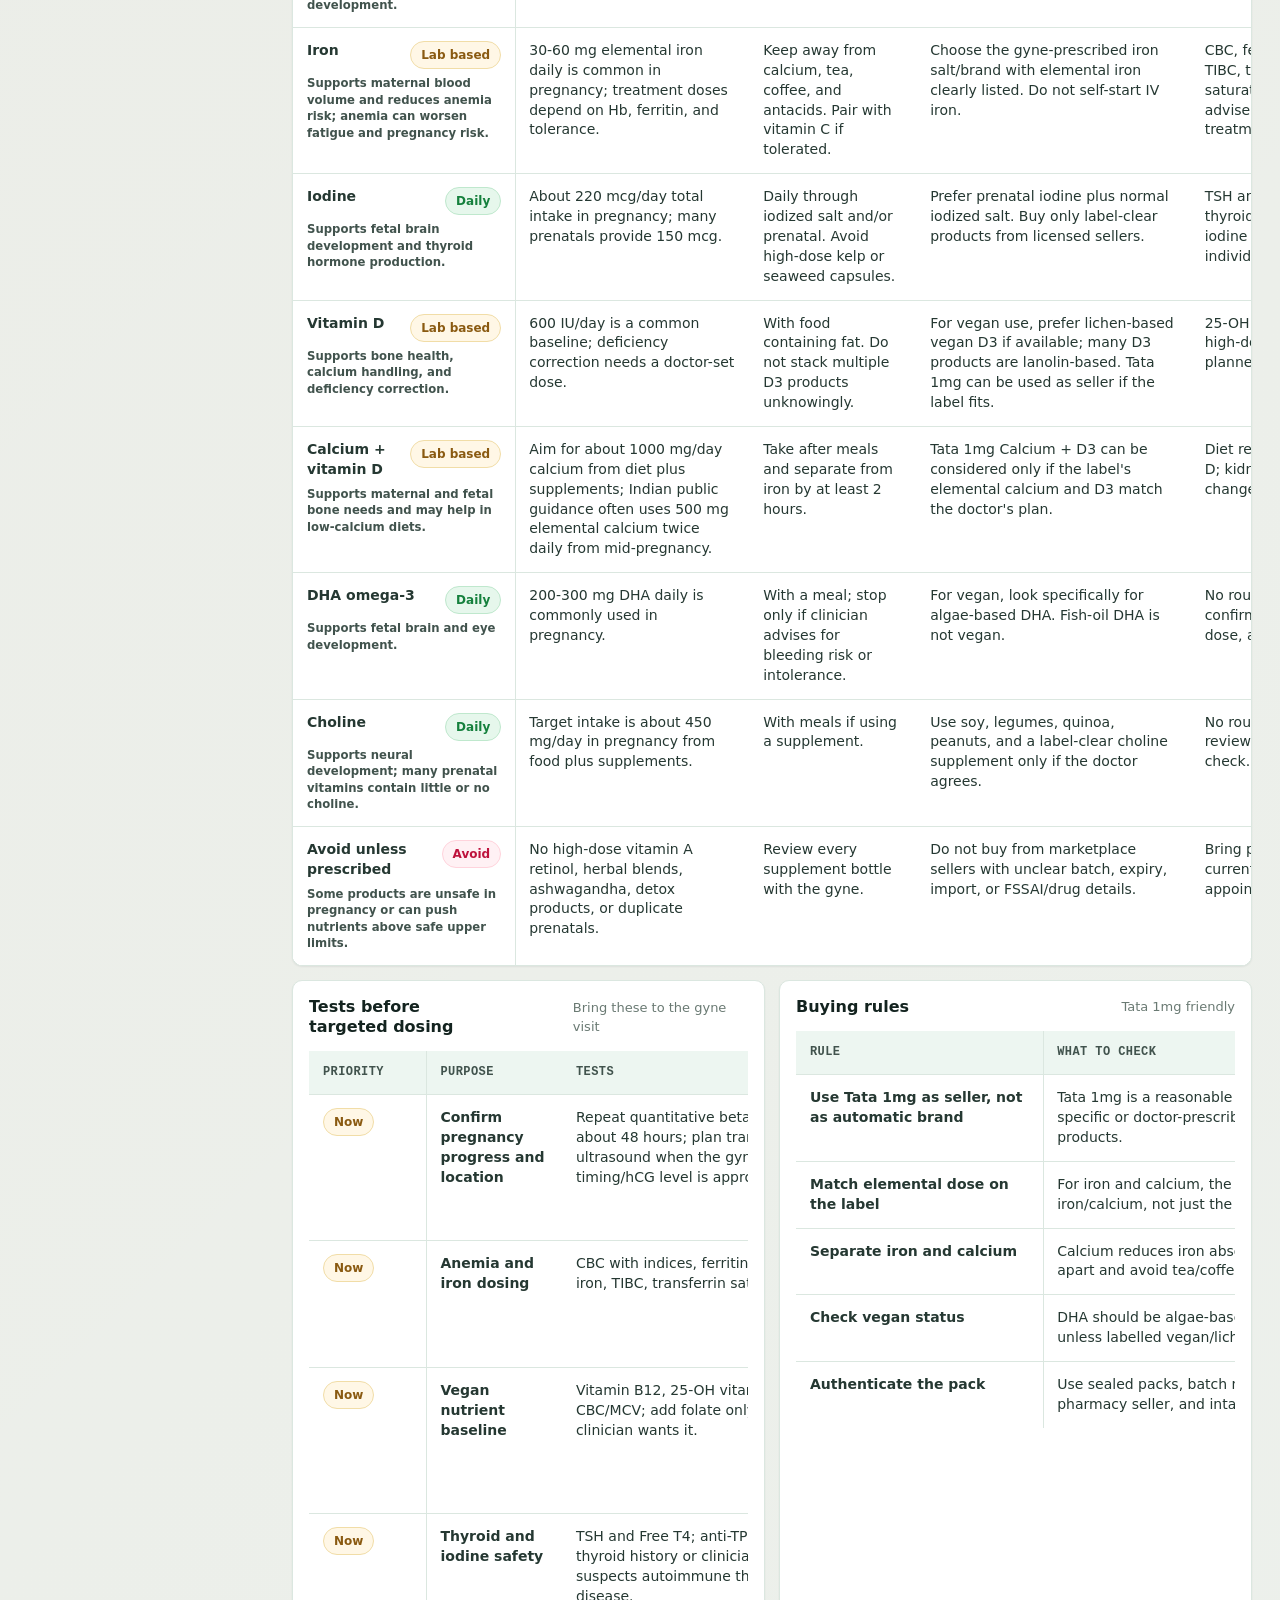
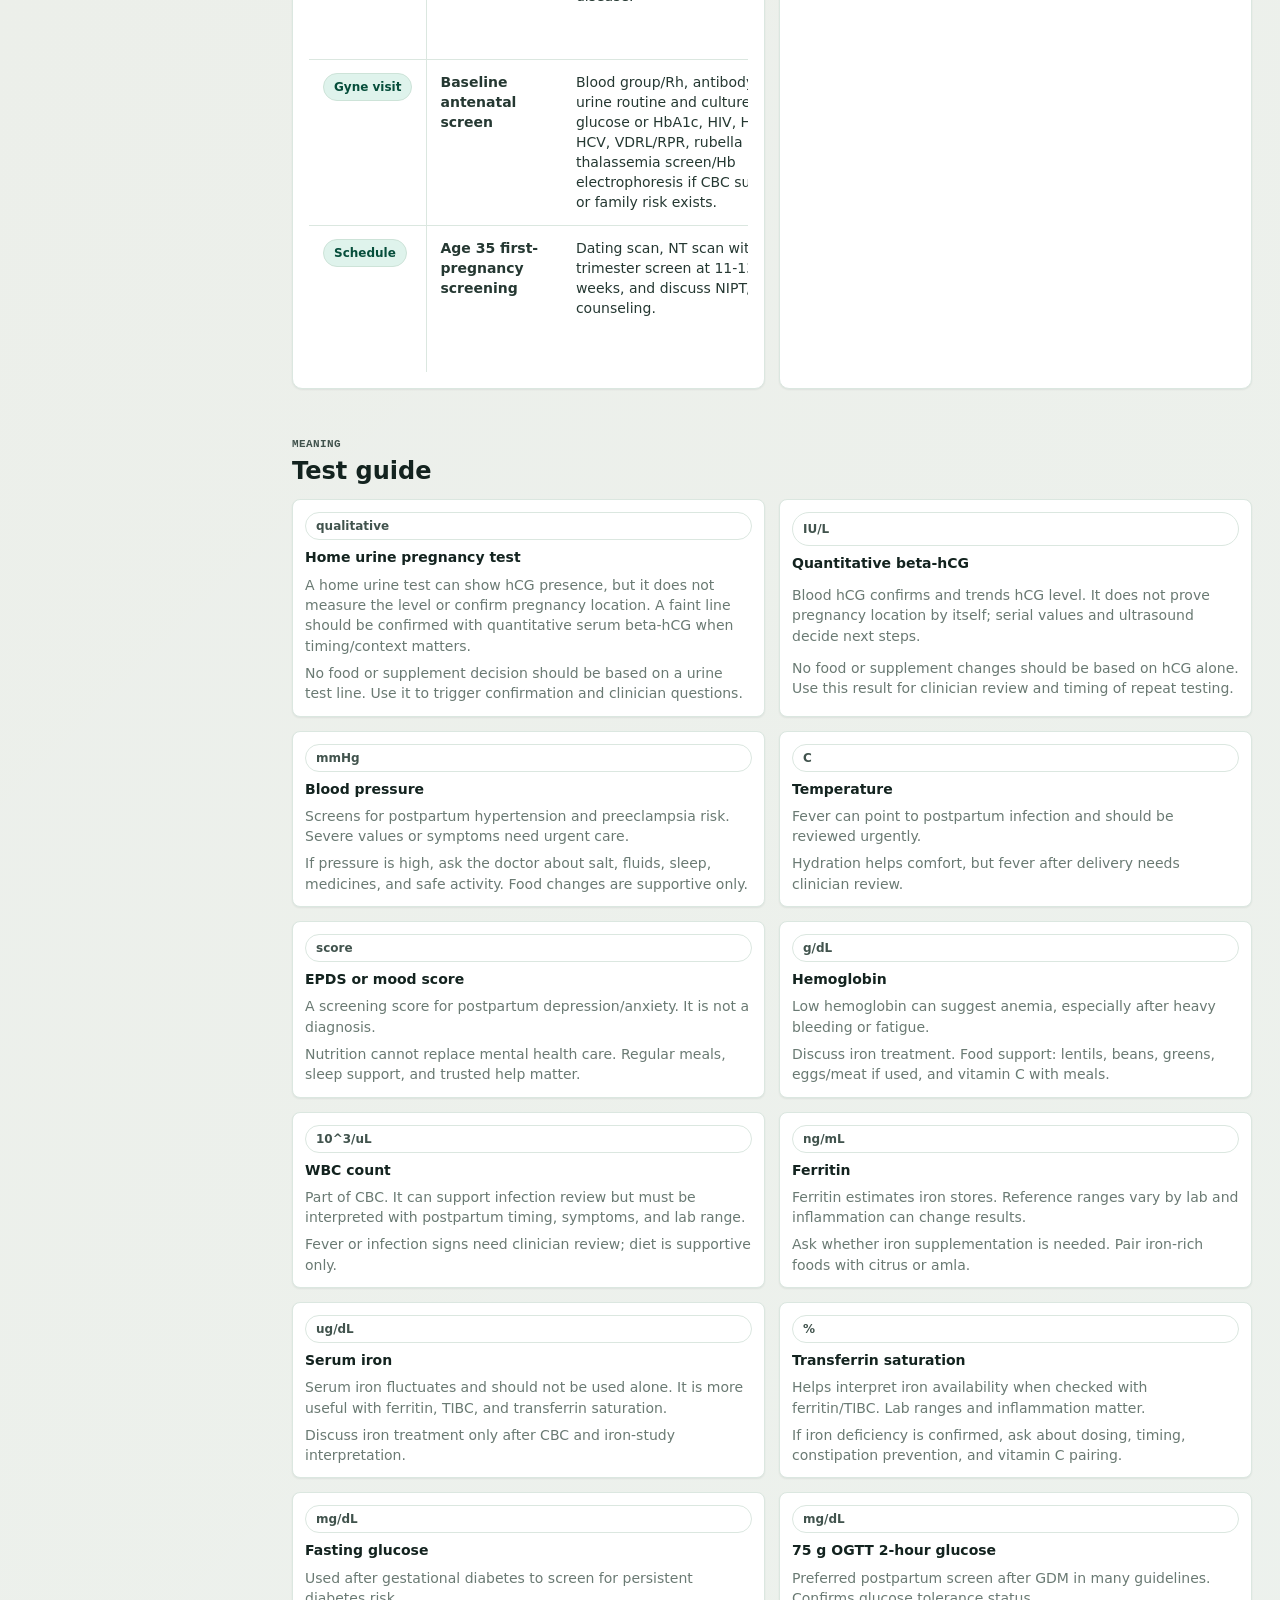
==== commit f14ccd3c: "Add pregnancy diagnostic test timeline" ====
--- a/index.html
+++ b/index.html
@@ -6,7 +6,7 @@
     <title>Postpartum Care Tracker</title>
     <link rel="icon" href="data:,">
     <link rel="stylesheet" href="https://fonts.googleapis.com/css2?family=Material+Symbols+Rounded:opsz,wght,FILL,GRAD@20..48,500,0,0">
-    <link rel="stylesheet" href="styles.css?v=edd-timeline-20260613">
+    <link rel="stylesheet" href="styles.css?v=pregnancy-tests-20260614">
   </head>
   <body>
     <a class="skip-link" href="#overview">Skip to dashboard</a>
@@ -25,6 +25,7 @@
           <span class="nav-label">Care flow</span>
           <a href="#overview" class="nav-link is-active" aria-current="page"><span class="nav-icon material-symbols-rounded" aria-hidden="true">dashboard</span>Overview</a>
           <a href="#timeline" class="nav-link"><span class="nav-icon material-symbols-rounded" aria-hidden="true">event_note</span>Timeline</a>
+          <a href="#tests" class="nav-link"><span class="nav-icon material-symbols-rounded" aria-hidden="true">science</span>Tests</a>
           <a href="#results" class="nav-link"><span class="nav-icon material-symbols-rounded" aria-hidden="true">biotech</span>Results</a>
           <a href="#history" class="nav-link"><span class="nav-icon material-symbols-rounded" aria-hidden="true">history</span>History</a>
           <span class="nav-label">Clinical prep</span>
@@ -61,6 +62,7 @@
         <nav class="jump-rail" aria-label="Quick section links">
           <a href="#overview" class="jump-link is-active">Snapshot</a>
           <a href="#timeline" class="jump-link">Timeline</a>
+          <a href="#tests" class="jump-link">Tests</a>
           <a href="#results" class="jump-link">Results</a>
           <a href="#history" class="jump-link">Care log</a>
           <a href="#advisor" class="jump-link">Advisor</a>
@@ -145,6 +147,58 @@
           </div>
           <div class="panel due-date-panel" id="dueDatePanel"></div>
           <div class="timeline" id="timelineList"></div>
+        </section>
+
+        <section id="tests" class="section diagnostic-section">
+          <div class="section-header">
+            <div>
+              <p class="label">Diagnostic plan</p>
+              <h2>Pregnancy tests and screening</h2>
+            </div>
+            <span class="pill soft">Evidence-first</span>
+          </div>
+          <div class="panel diagnostic-profile-panel">
+            <div>
+              <h3>Practical screening map</h3>
+              <p>No test plan can detect every possible issue. This section keeps the strongest practical antenatal checks in one place, separates routine from conditional tests, and keeps Ayurveda as lifestyle context only.</p>
+            </div>
+            <div class="diagnostic-summary-grid" id="diagnosticStageSummary"></div>
+          </div>
+          <div class="panel test-priority-panel">
+            <div class="panel-header">
+              <h3>Due now and next to book</h3>
+              <span class="muted">Based on saved LMP estimate</span>
+            </div>
+            <div class="test-priority-grid" id="dueTestGrid"></div>
+          </div>
+          <div class="panel table-panel diagnostic-table-panel">
+            <div class="panel-header">
+              <h3>Full test timeline</h3>
+              <span class="muted">Blood, urine, screening, physical, and scan windows</span>
+            </div>
+            <div class="table-wrap" id="diagnosticTimeline"></div>
+          </div>
+          <div class="panel table-panel diagnostic-table-panel">
+            <div class="panel-header">
+              <h3>Hormone-test rules</h3>
+              <span class="muted">Routine vs conditional vs not useful routinely</span>
+            </div>
+            <div class="table-wrap" id="hormoneRules"></div>
+          </div>
+          <div class="panel source-panel">
+            <div>
+              <h3>Diagnostic evidence anchors</h3>
+              <p>Use this as a doctor-discussion checklist. Local gyne protocol, report values, symptoms, and ultrasound findings override dashboard estimates.</p>
+            </div>
+            <div class="source-links" aria-label="Diagnostic evidence anchors">
+              <a href="https://www.acog.org/womens-health/faqs/routine-tests-during-pregnancy" target="_blank" rel="noreferrer">ACOG routine</a>
+              <a href="https://www.cdc.gov/pregnancy-hiv-std-tb-hepatitis/php/screening/index.html" target="_blank" rel="noreferrer">CDC infection</a>
+              <a href="https://www.acog.org/womens-health/faqs/prenatal-genetic-screening-tests" target="_blank" rel="noreferrer">ACOG genetics</a>
+              <a href="https://www.acog.org/womens-health/faqs/gestational-diabetes" target="_blank" rel="noreferrer">ACOG GDM</a>
+              <a href="https://www.who.int/publications/i/item/9789240051461" target="_blank" rel="noreferrer">WHO ultrasound</a>
+              <a href="https://www.acog.org/clinical/clinical-guidance/committee-opinion/articles/2017/05/methods-for-estimating-the-due-date" target="_blank" rel="noreferrer">ACOG dating</a>
+            </div>
+          </div>
         </section>
 
         <section id="results" class="section">
@@ -533,6 +587,6 @@
       </main>
     </div>
 
-    <script src="app.js?v=edd-timeline-20260613"></script>
+    <script src="app.js?v=pregnancy-tests-20260614"></script>
   </body>
 </html>
--- a/styles.css
+++ b/styles.css
@@ -1007,6 +1007,101 @@
   outline: none;
 }
 
+.diagnostic-profile-panel {
+  display: grid;
+  grid-template-columns: minmax(0, 1fr) minmax(360px, 0.86fr);
+  gap: 16px;
+  align-items: start;
+  margin-bottom: 14px;
+  background:
+    linear-gradient(135deg, rgba(15, 118, 110, 0.1), rgba(250, 250, 249, 0.02) 58%),
+    var(--surface);
+}
+
+.diagnostic-profile-panel p {
+  margin: 7px 0 0;
+  max-width: 74ch;
+  color: var(--muted);
+}
+
+.diagnostic-summary-grid {
+  display: grid;
+  grid-template-columns: repeat(2, minmax(0, 1fr));
+  gap: 1px;
+  overflow: hidden;
+  border: 1px solid var(--line);
+  border-radius: var(--radius);
+  background: var(--line);
+}
+
+.diagnostic-summary-grid div {
+  min-width: 0;
+  padding: 12px;
+  background: #fff;
+}
+
+.diagnostic-summary-grid span,
+.diagnostic-table small,
+.test-priority-card small {
+  display: block;
+  color: var(--muted);
+  font-family: ui-monospace, "SFMono-Regular", "SF Mono", Consolas, "Liberation Mono", monospace;
+  font-size: 10px;
+  font-weight: 850;
+  letter-spacing: 0.035em;
+  text-transform: uppercase;
+}
+
+.diagnostic-summary-grid strong {
+  display: block;
+  margin-top: 4px;
+  color: var(--ink);
+  font-size: 14px;
+  line-height: 1.25;
+}
+
+.test-priority-panel,
+.diagnostic-table-panel {
+  margin-top: 14px;
+}
+
+.test-priority-grid {
+  display: grid;
+  grid-template-columns: repeat(3, minmax(0, 1fr));
+  gap: 10px;
+}
+
+.test-priority-card {
+  display: grid;
+  gap: 8px;
+  min-height: 178px;
+  padding: 12px;
+  border: 1px solid var(--line);
+  border-radius: var(--radius);
+  background: #fff;
+  box-shadow: var(--shadow-inset);
+}
+
+.test-priority-card > div {
+  display: flex;
+  flex-wrap: wrap;
+  gap: 8px;
+  align-items: center;
+  justify-content: space-between;
+}
+
+.test-priority-card strong {
+  color: var(--ink);
+  font-size: 15px;
+  line-height: 1.25;
+}
+
+.test-priority-card p {
+  margin: 0;
+  color: var(--muted);
+  font-size: 13px;
+}
+
 .supplement-followup,
 .supplement-table-panel,
 .table-panel {
@@ -1071,8 +1166,13 @@
 
 .supplement-table,
 .nutrition-table,
-.diet-timeline-table {
+.diet-timeline-table,
+.diagnostic-table {
   min-width: 1120px;
+}
+
+.hormone-table {
+  min-width: 980px;
 }
 
 .compact-table {
@@ -1080,7 +1180,9 @@
 }
 
 .supplement-table td,
-.compact-table td {
+.compact-table td,
+.diagnostic-table td,
+.hormone-table td {
   line-height: 1.42;
 }
 
@@ -1119,7 +1221,11 @@
 .nutrition-table th:first-child,
 .nutrition-table td:first-child,
 .diet-timeline-table th:first-child,
-.diet-timeline-table td:first-child {
+.diet-timeline-table td:first-child,
+.diagnostic-table th:first-child,
+.diagnostic-table td:first-child,
+.hormone-table th:first-child,
+.hormone-table td:first-child {
   position: sticky;
   left: 0;
   z-index: 3;
@@ -1130,7 +1236,9 @@
 .supplement-table th:first-child,
 .compact-table th:first-child,
 .nutrition-table th:first-child,
-.diet-timeline-table th:first-child {
+.diet-timeline-table th:first-child,
+.diagnostic-table th:first-child,
+.hormone-table th:first-child {
   z-index: 4;
   background: #321817;
 }
@@ -1537,6 +1645,8 @@
   .two-column,
   .form-grid,
   .guide-grid,
+  .diagnostic-profile-panel,
+  .test-priority-grid,
   .field-row,
   .form-grid.compact,
   .check-grid {
@@ -1629,10 +1739,23 @@
     justify-content: flex-start;
   }
 
+  .diagnostic-summary-grid {
+    grid-template-columns: 1fr;
+  }
+
+  .test-priority-card {
+    min-height: auto;
+  }
+
   .supplement-table,
   .nutrition-table,
-  .diet-timeline-table {
+  .diet-timeline-table,
+  .diagnostic-table {
     min-width: 920px;
+  }
+
+  .hormone-table {
+    min-width: 820px;
   }
 
   .compact-table {
@@ -2068,6 +2191,15 @@
   color: var(--primary-strong);
 }
 
+.diagnostic-profile-panel {
+  background: linear-gradient(135deg, #ffffff, #f3faf6);
+}
+
+.diagnostic-summary-grid div,
+.test-priority-card {
+  background: #fff;
+}
+
 .supplement-intro {
   background: linear-gradient(135deg, #ffffff, #f3faf6);
 }
@@ -2103,7 +2235,9 @@
 .supplement-table th:first-child,
 .compact-table th:first-child,
 .nutrition-table th:first-child,
-.diet-timeline-table th:first-child {
+.diet-timeline-table th:first-child,
+.diagnostic-table th:first-child,
+.hormone-table th:first-child {
   background: #edf6f1;
 }
 
@@ -2114,14 +2248,20 @@
 .nutrition-table th:first-child,
 .nutrition-table td:first-child,
 .diet-timeline-table th:first-child,
-.diet-timeline-table td:first-child {
+.diet-timeline-table td:first-child,
+.diagnostic-table th:first-child,
+.diagnostic-table td:first-child,
+.hormone-table th:first-child,
+.hormone-table td:first-child {
   background: #fff;
 }
 
 .supplement-table th:first-child,
 .compact-table th:first-child,
 .nutrition-table th:first-child,
-.diet-timeline-table th:first-child {
+.diet-timeline-table th:first-child,
+.diagnostic-table th:first-child,
+.hormone-table th:first-child {
   background: #edf6f1;
 }
 
@@ -2469,6 +2609,39 @@
   min-width: 210px;
 }
 
+.diagnostic-table td:first-child {
+  min-width: 180px;
+}
+
+.diagnostic-table td:nth-child(2) {
+  min-width: 190px;
+}
+
+.diagnostic-table td:nth-child(3) {
+  min-width: 340px;
+}
+
+.diagnostic-table td:nth-child(4) {
+  min-width: 300px;
+}
+
+.diagnostic-table td:nth-child(5) {
+  min-width: 130px;
+}
+
+.hormone-table td:first-child {
+  min-width: 190px;
+}
+
+.hormone-table td:nth-child(2) {
+  min-width: 330px;
+}
+
+.hormone-table td:nth-child(3),
+.hormone-table td:nth-child(4) {
+  min-width: 240px;
+}
+
 @media (max-width: 1120px) {
   .daily-rules-layout {
     grid-template-columns: 1fr;
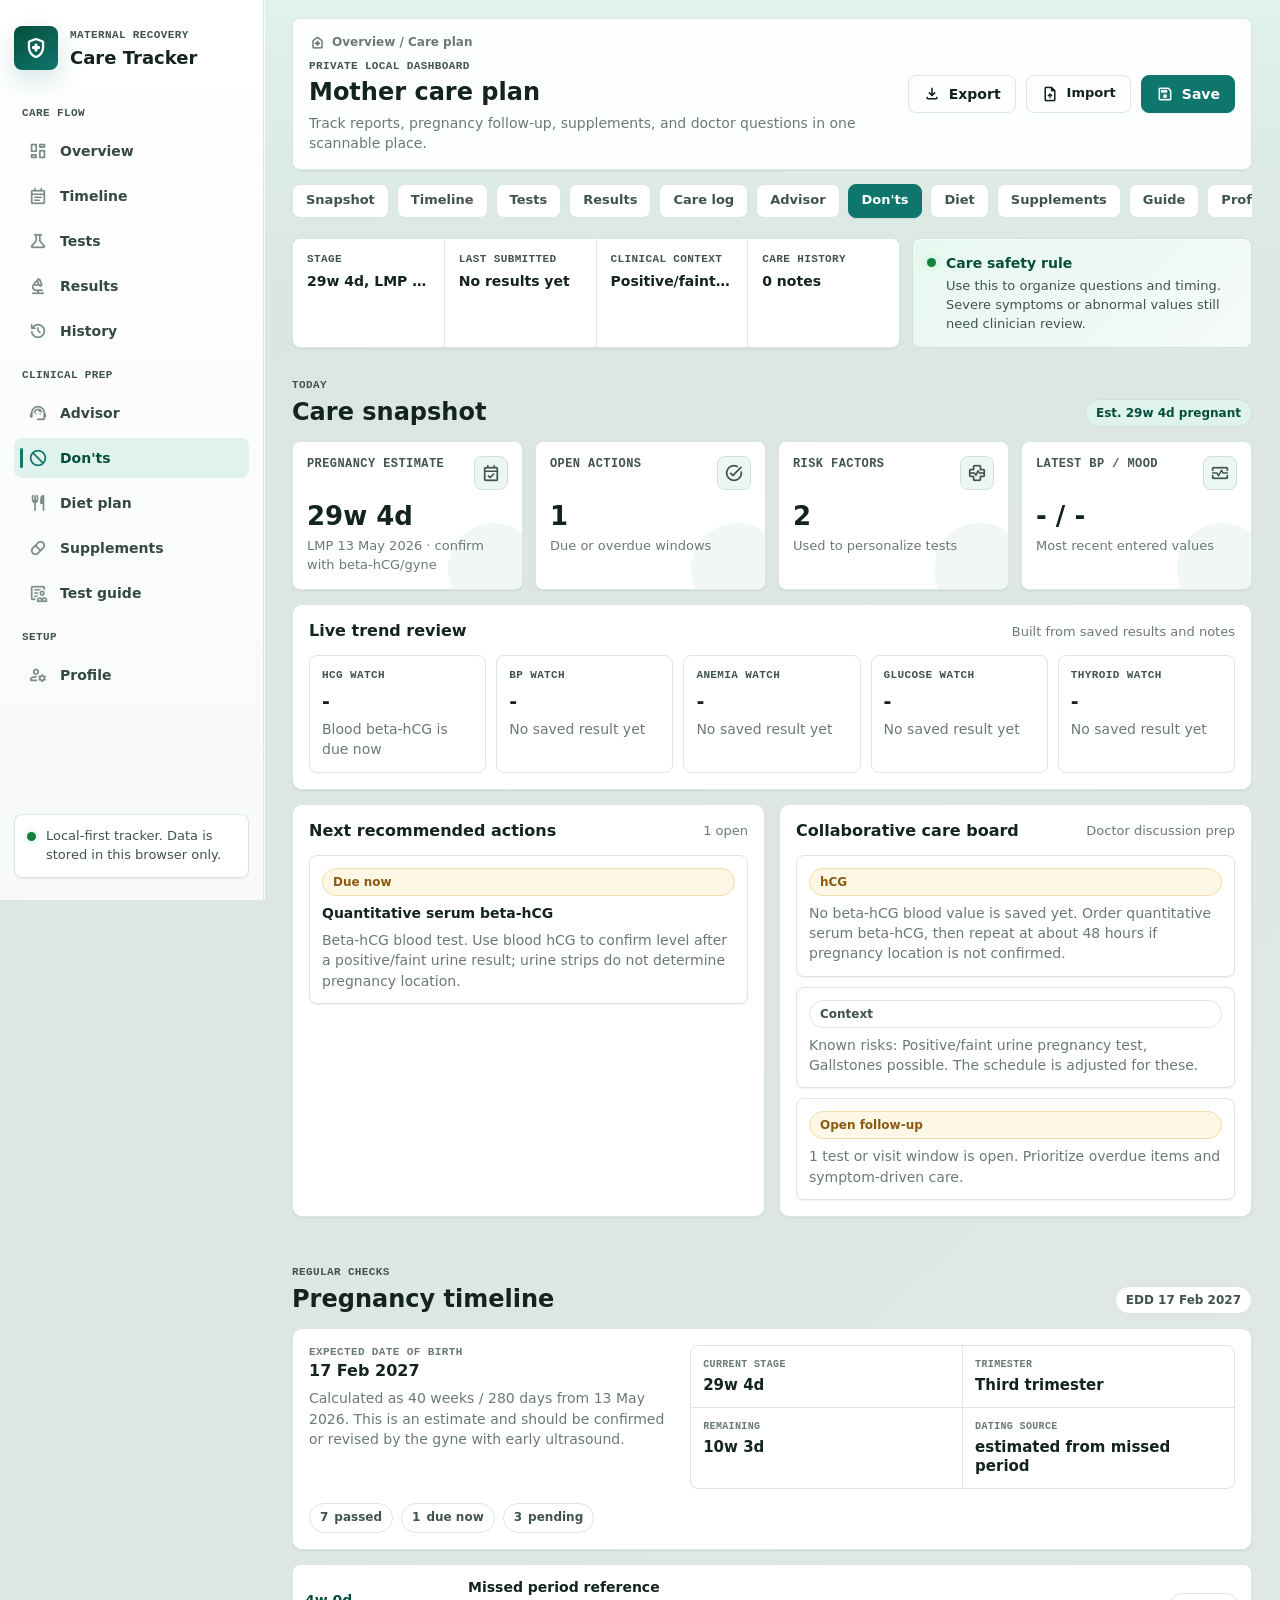
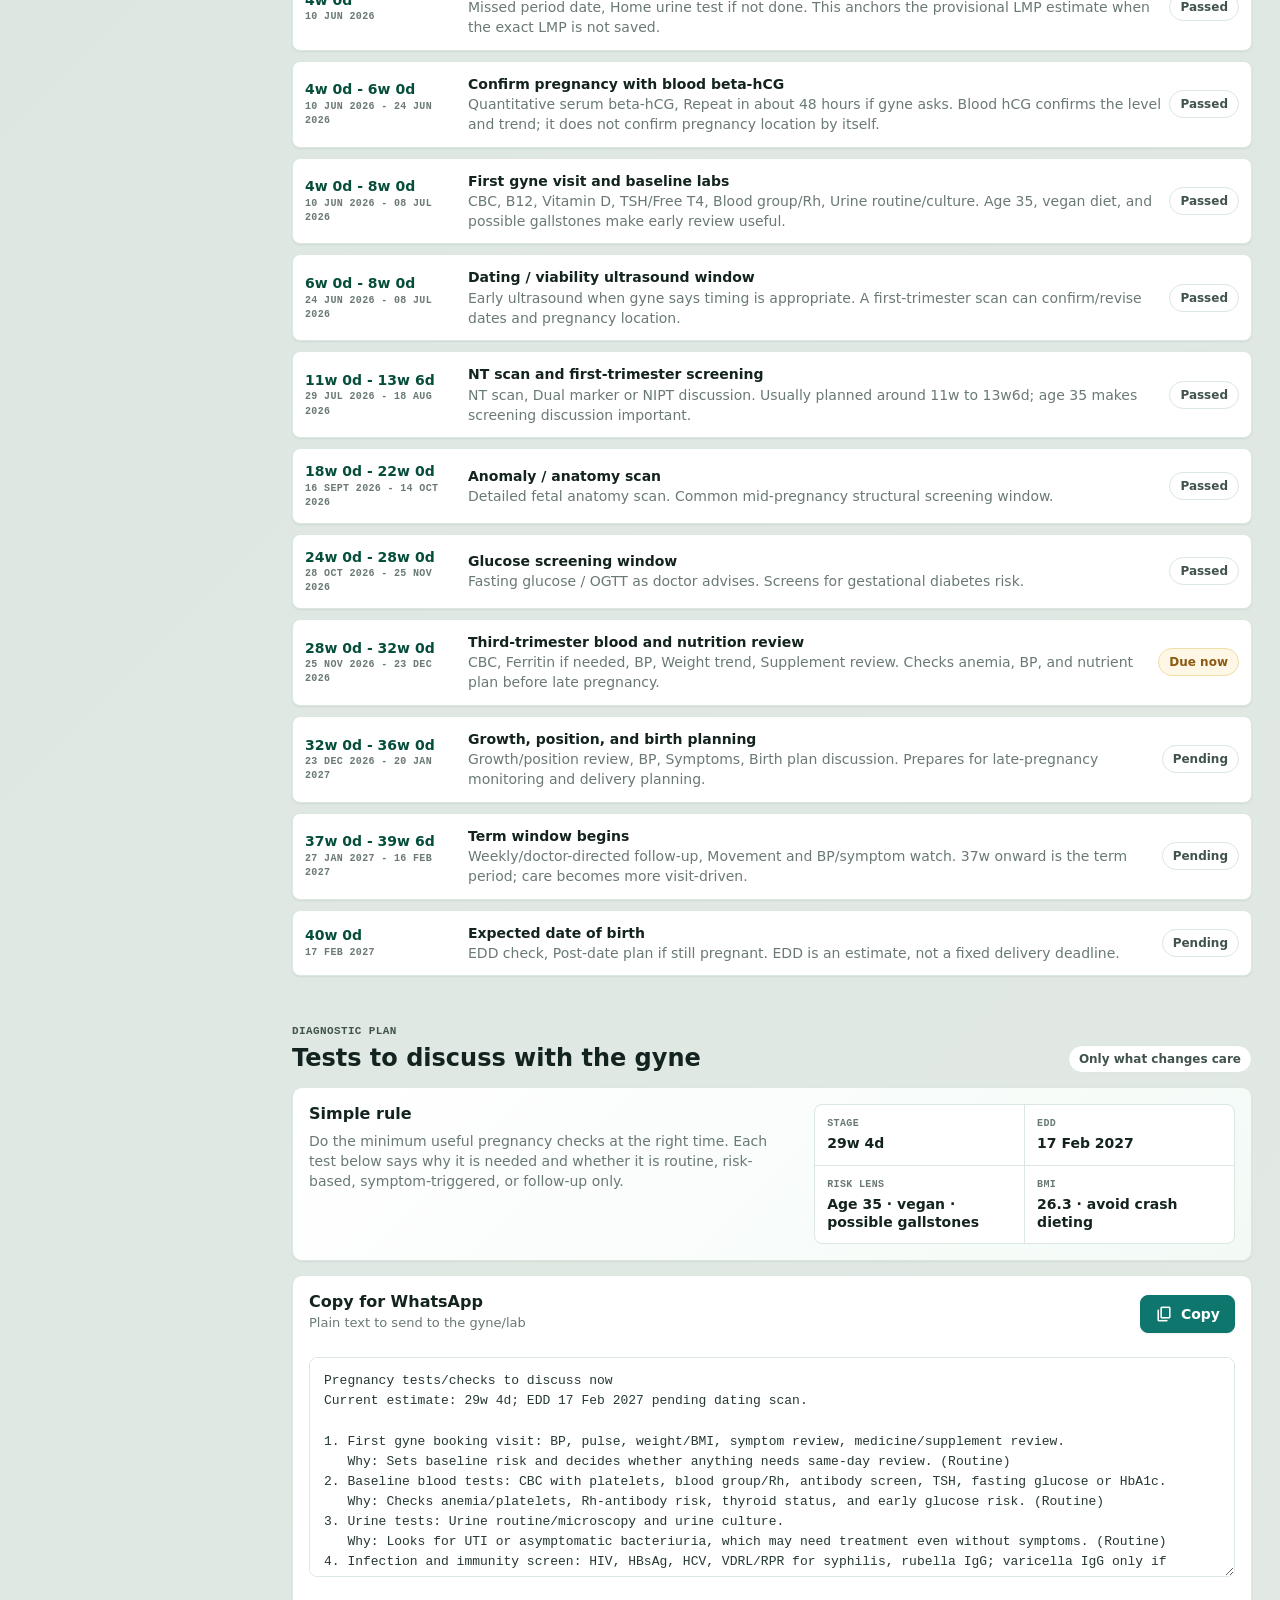
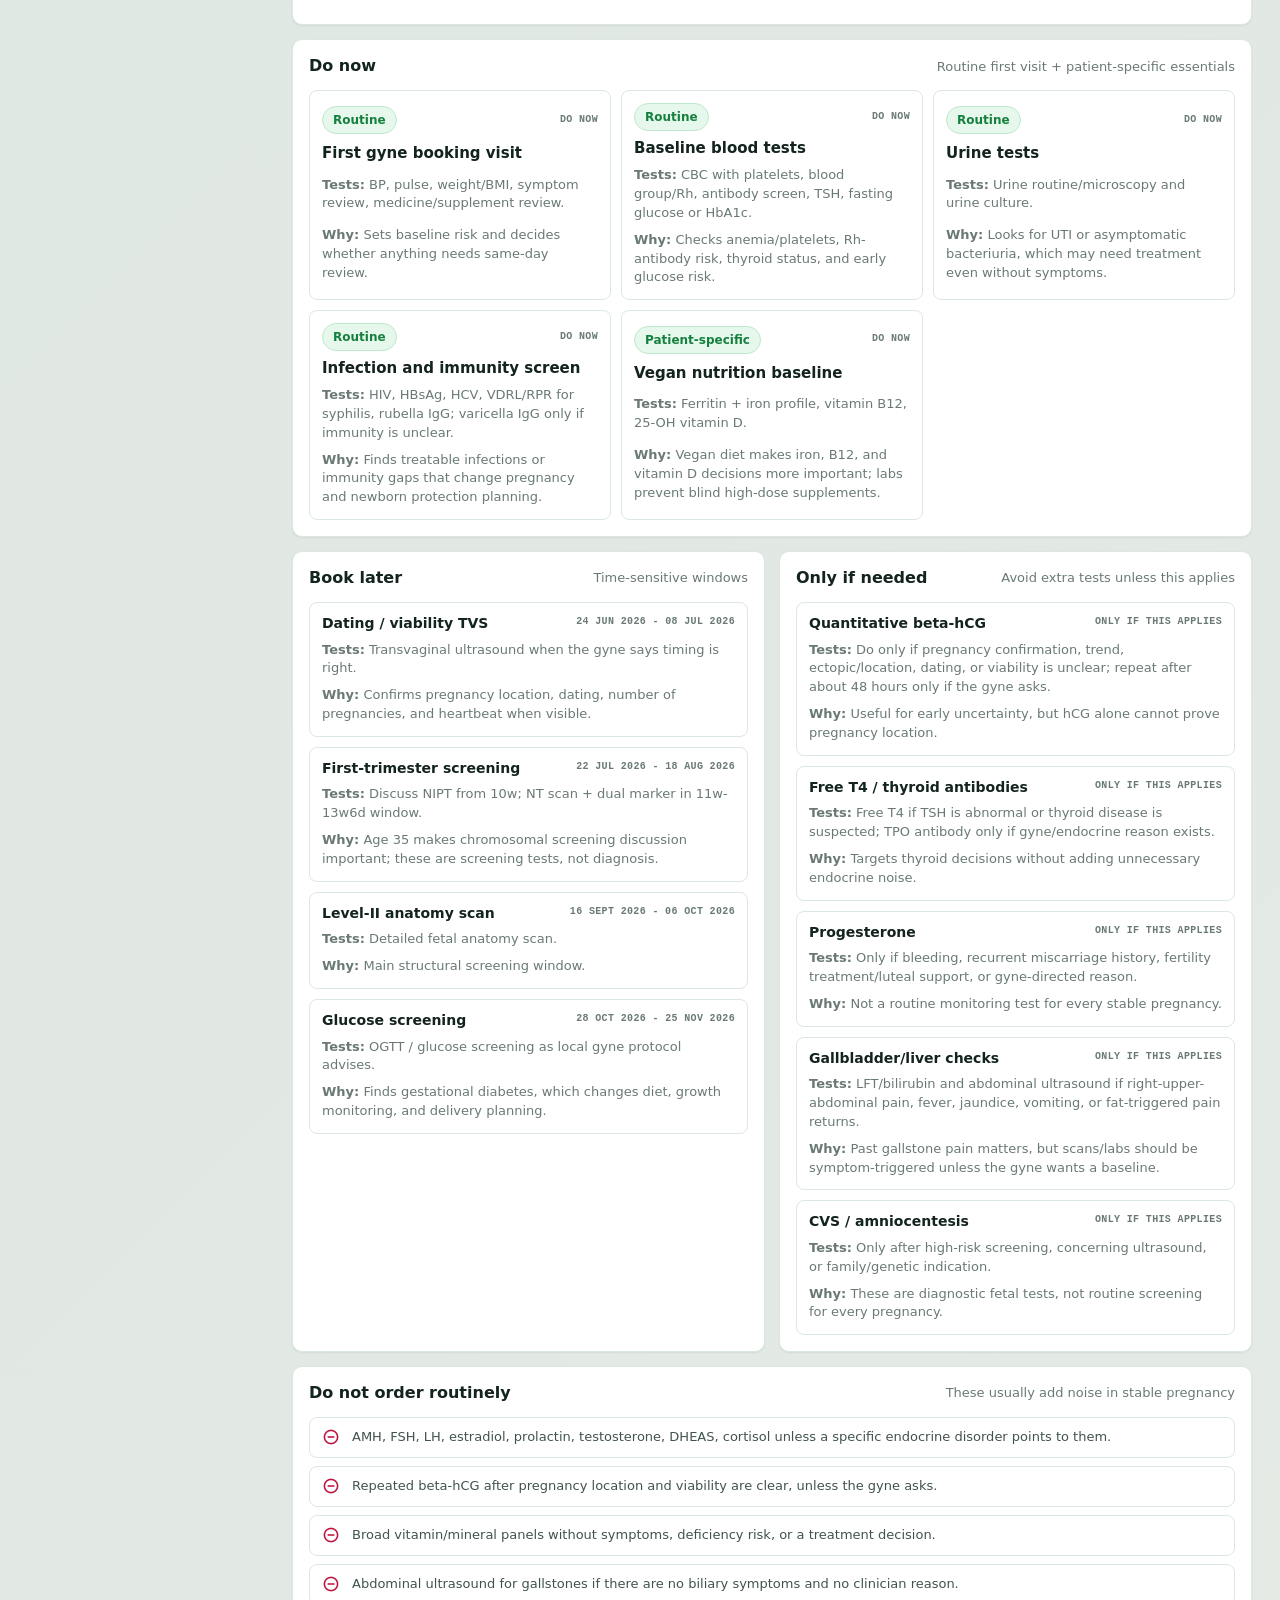
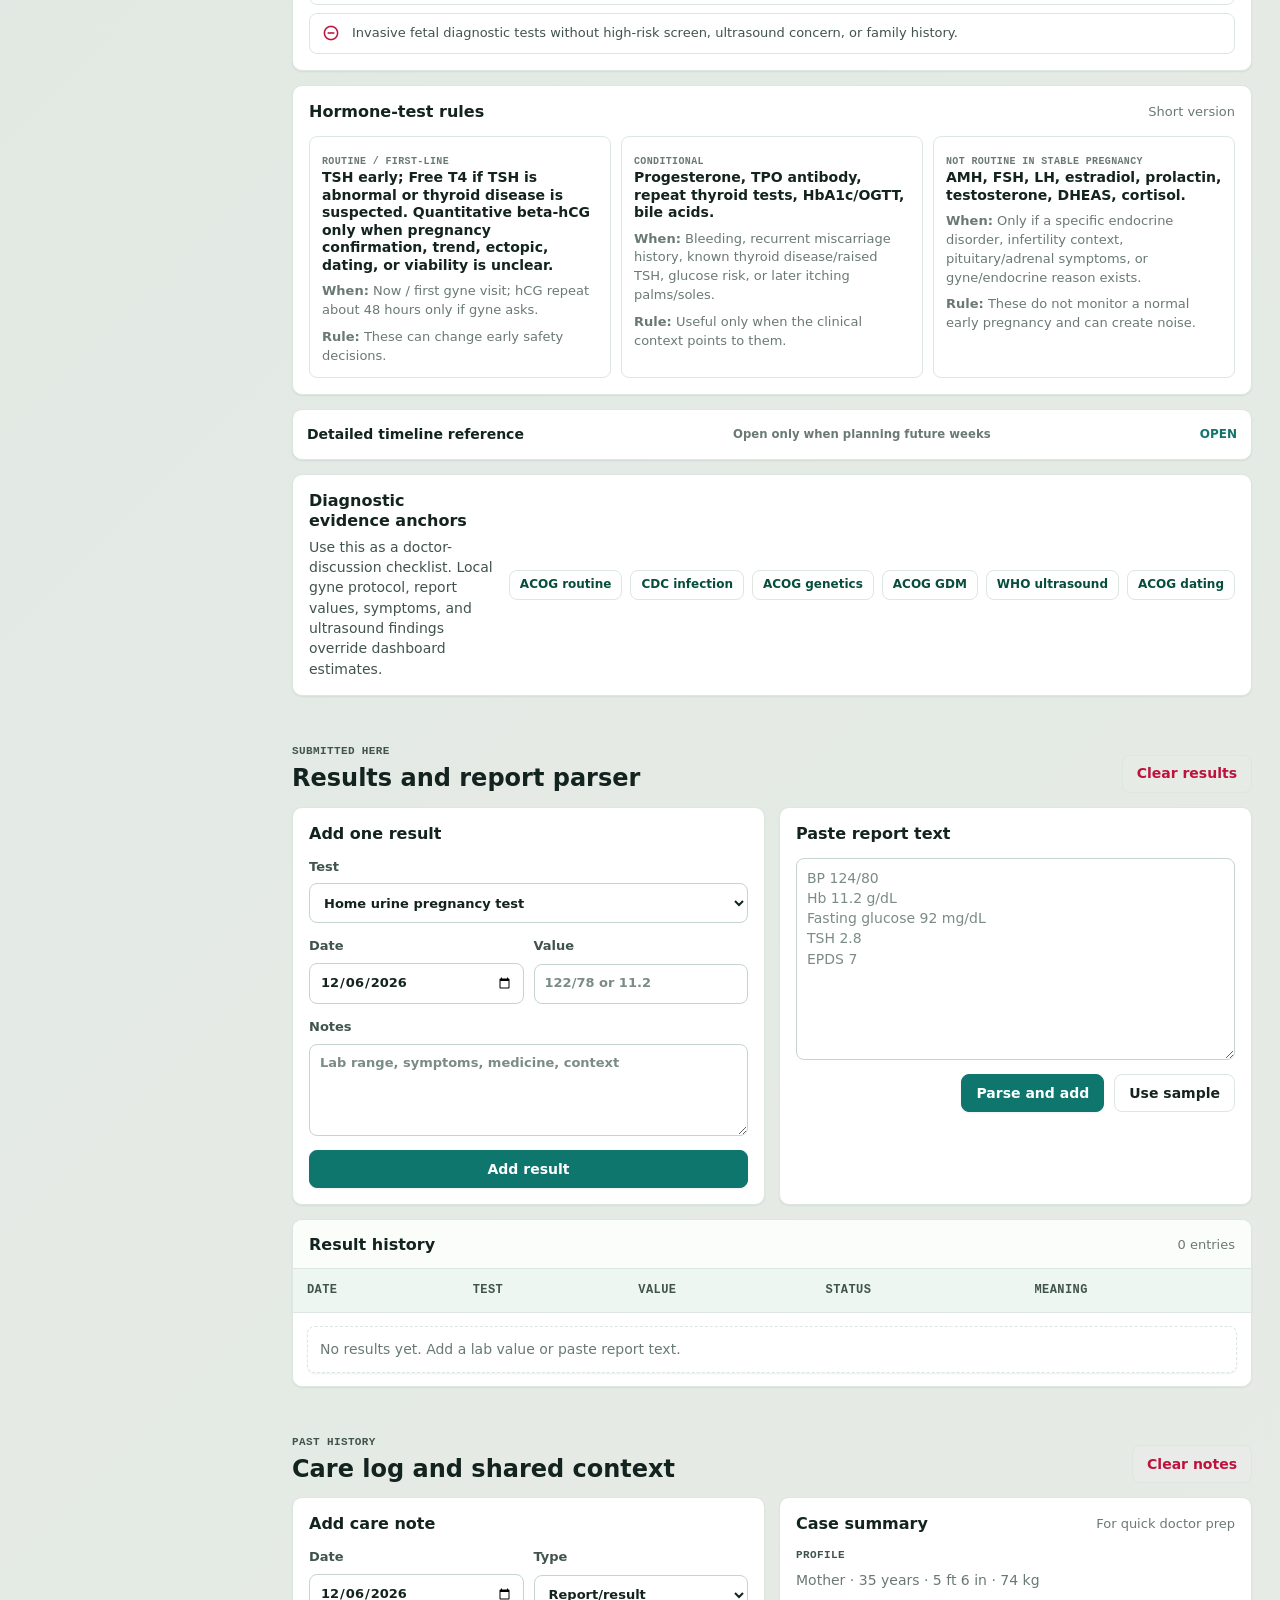
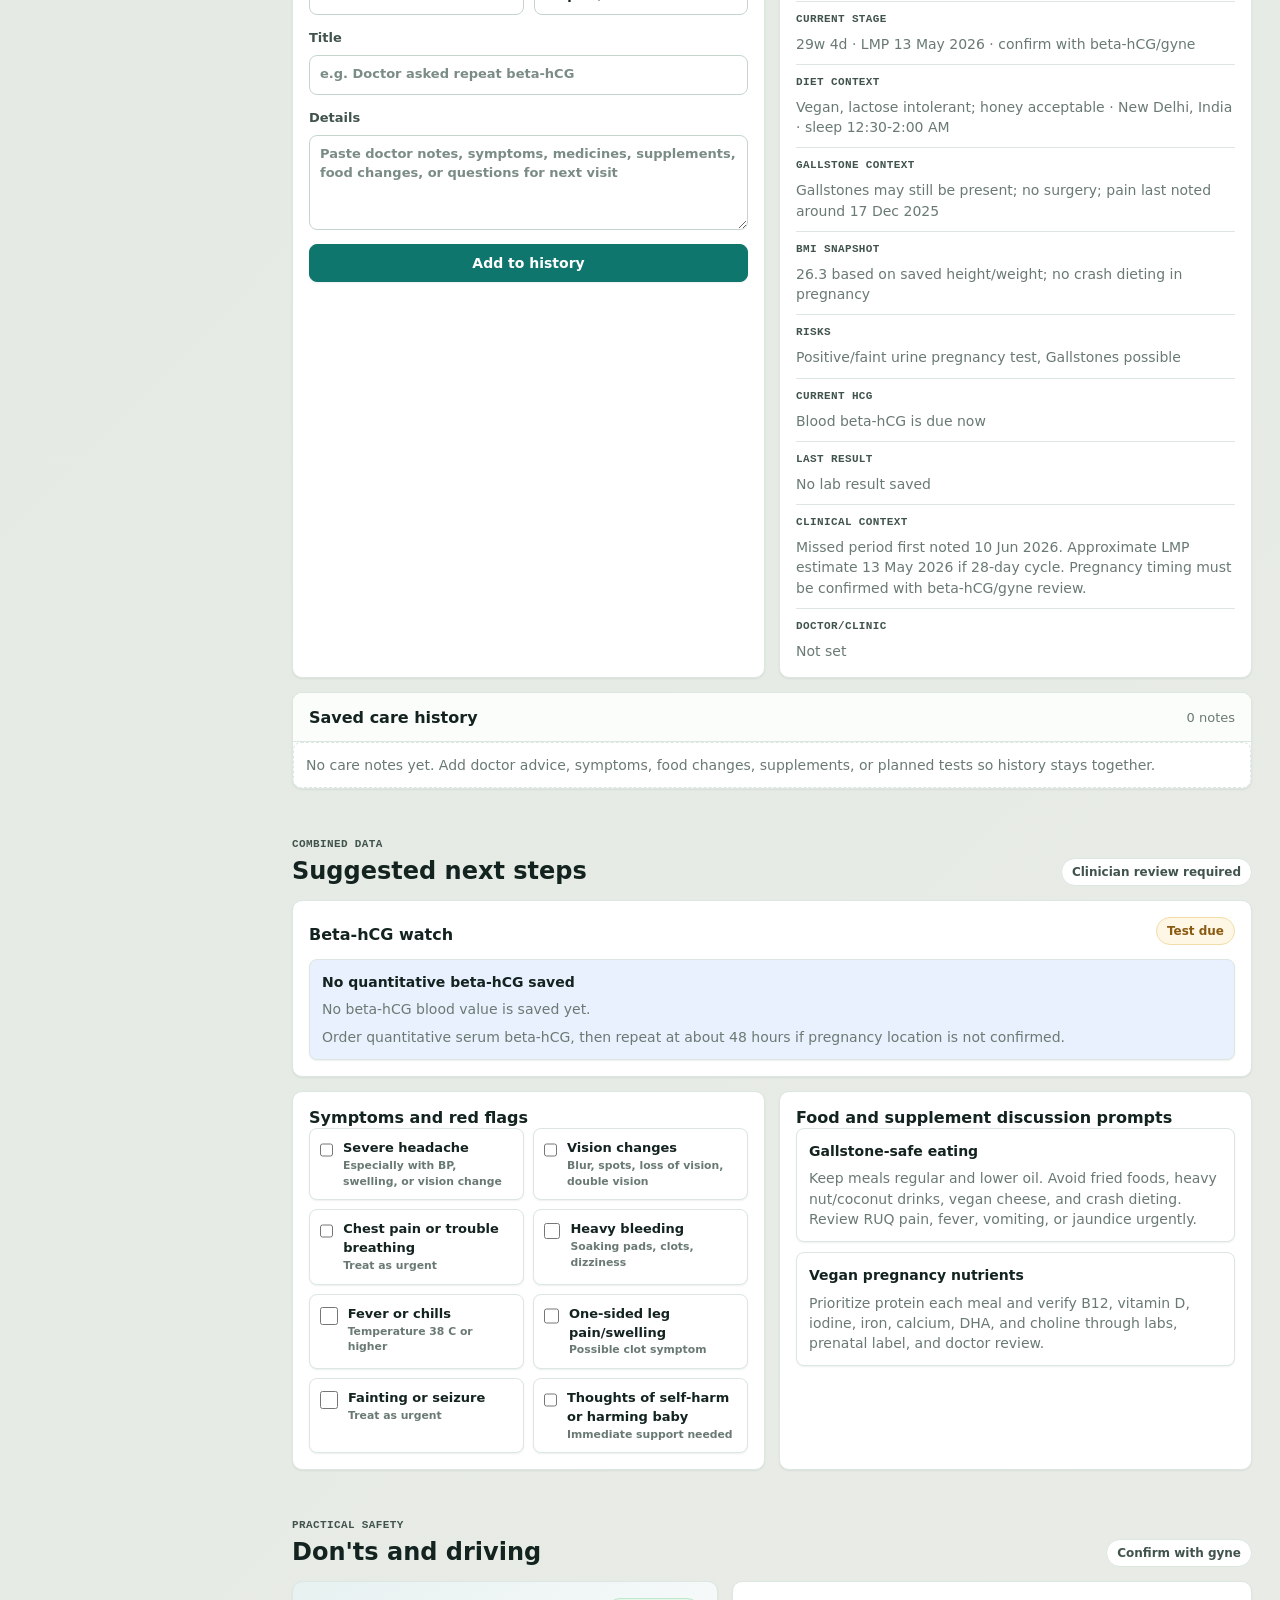
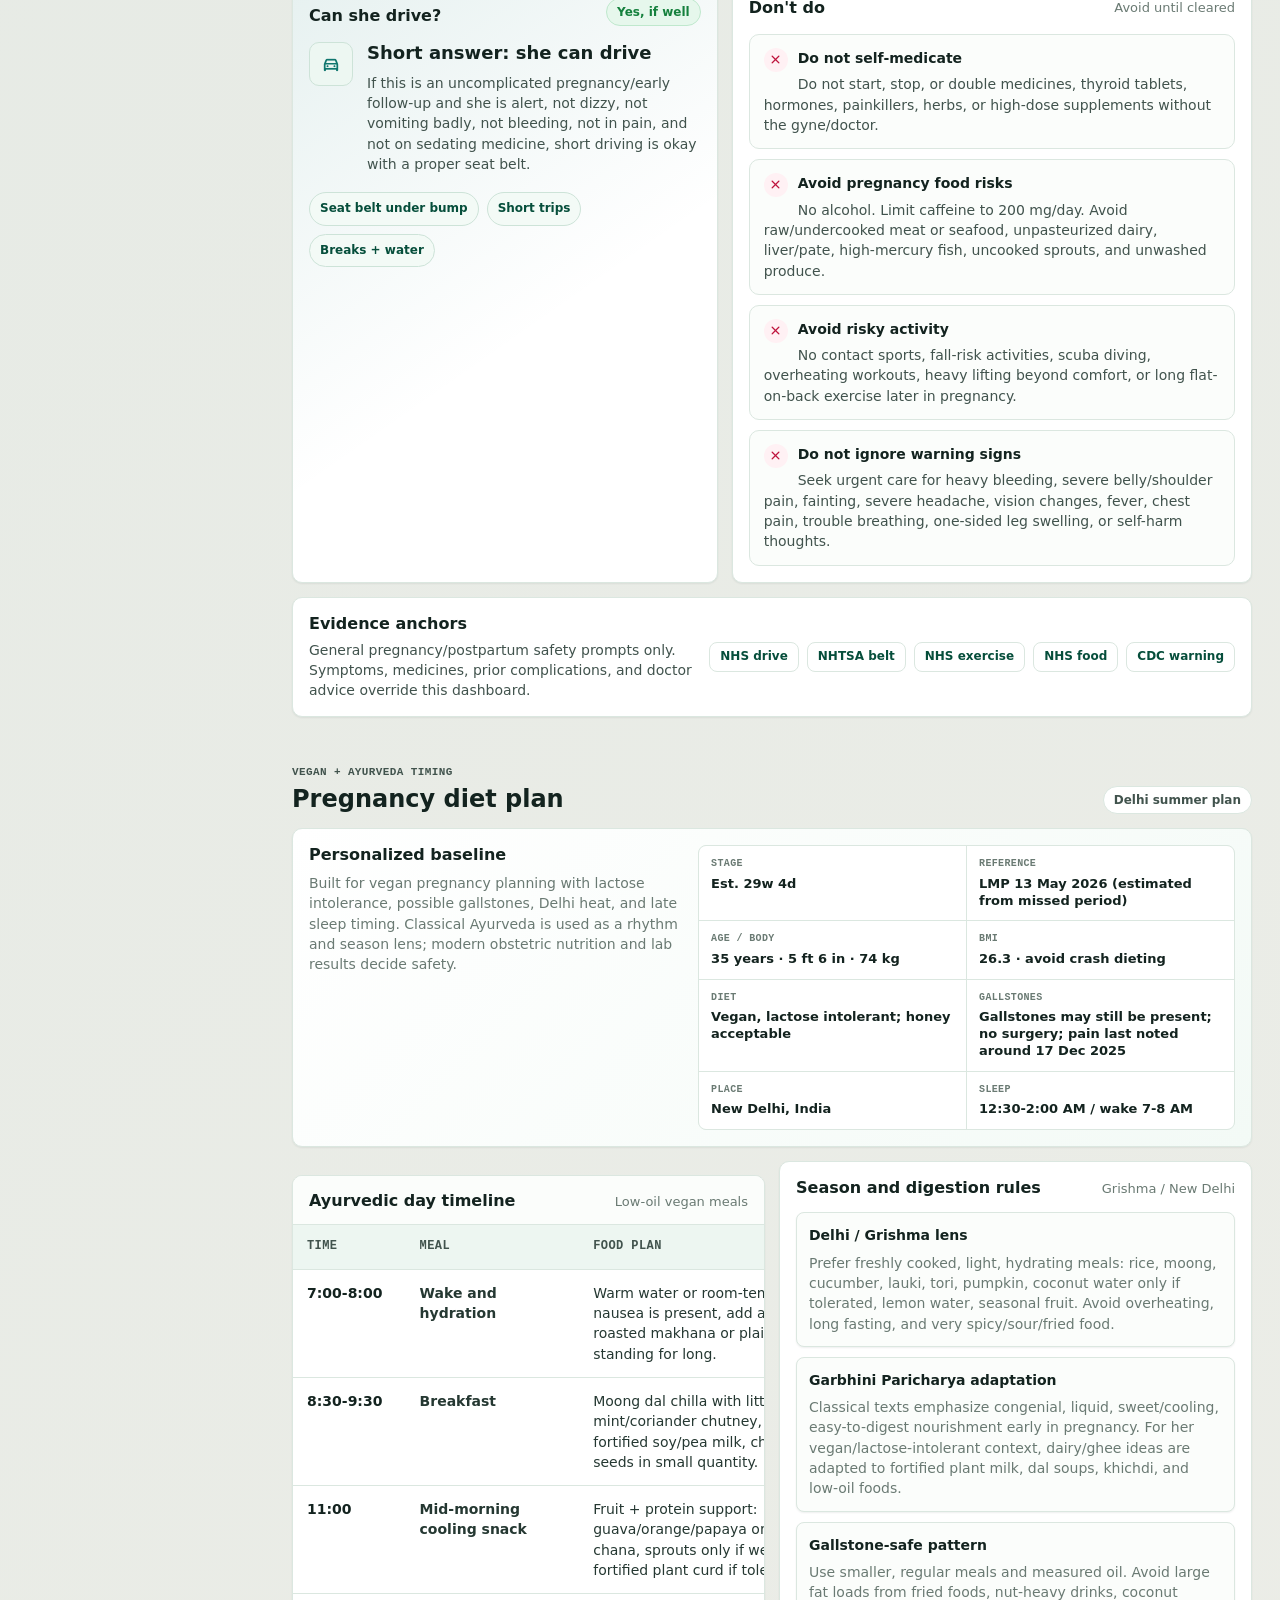
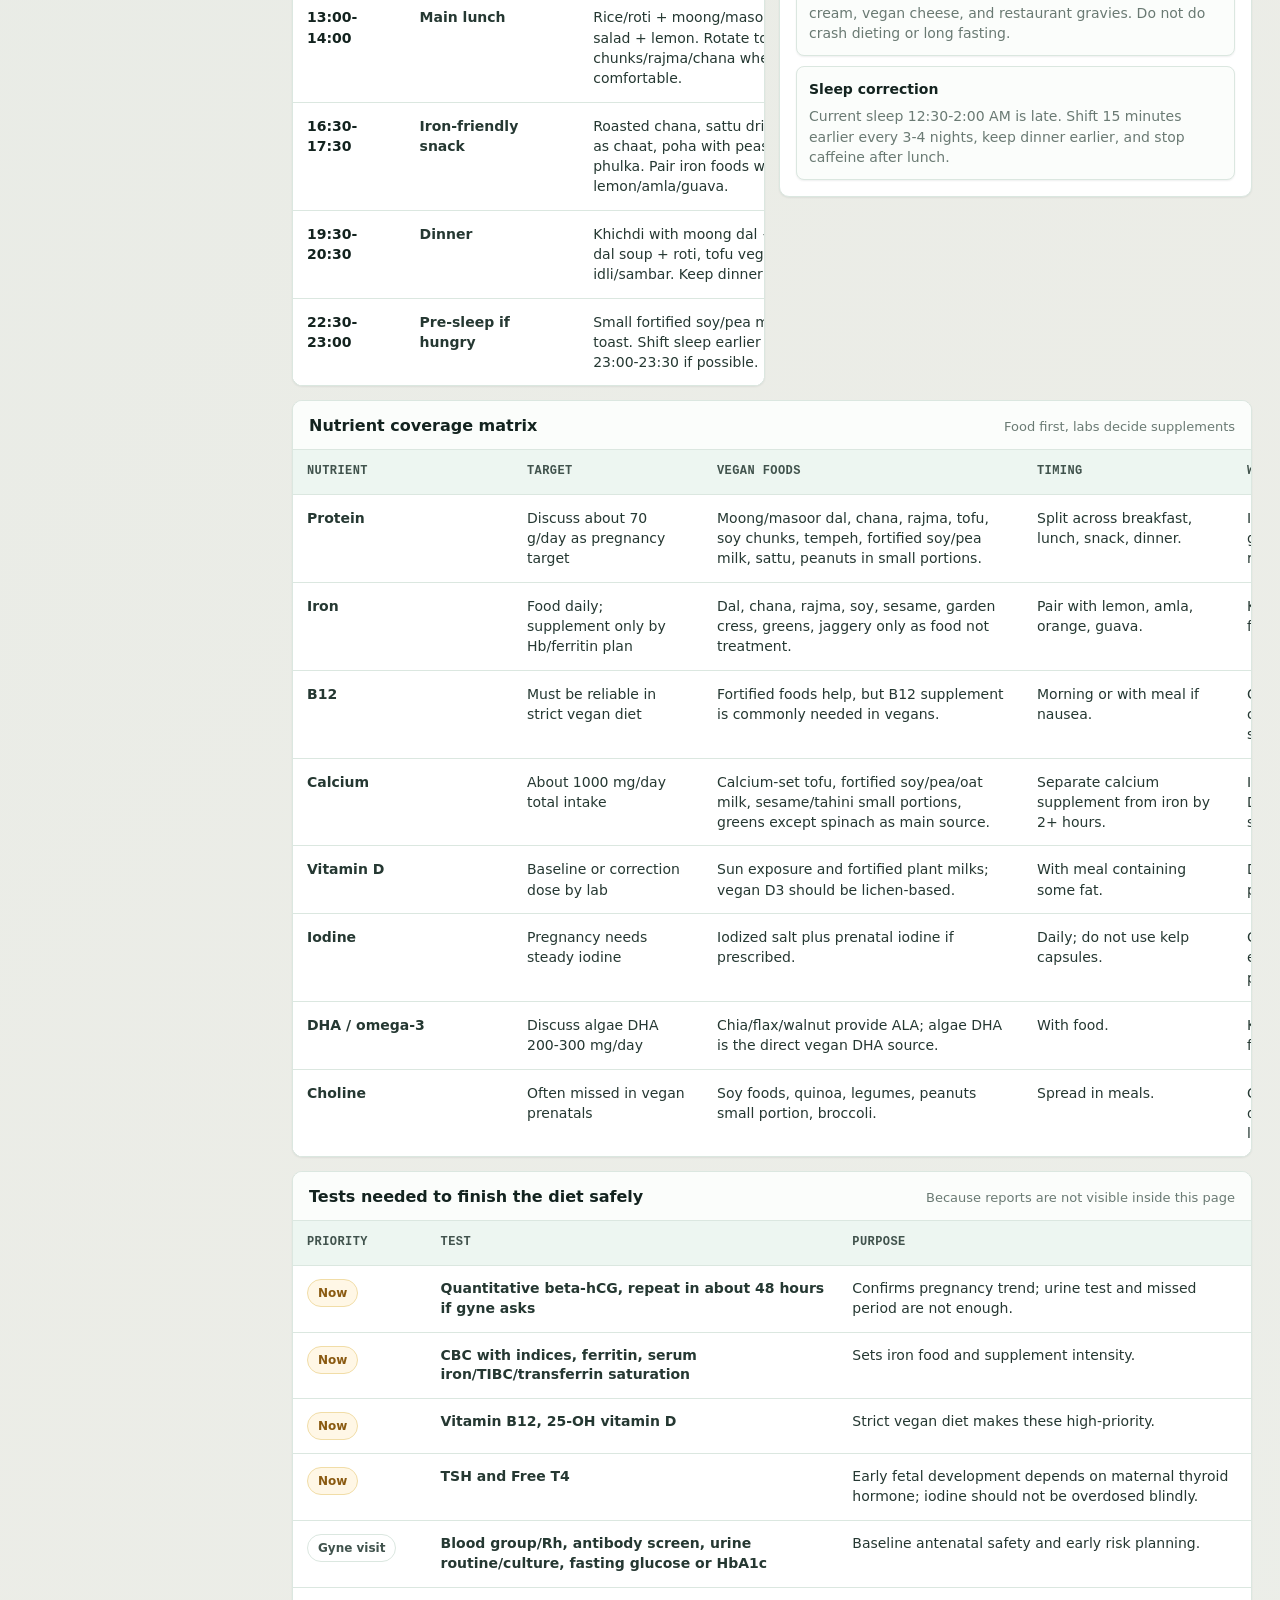
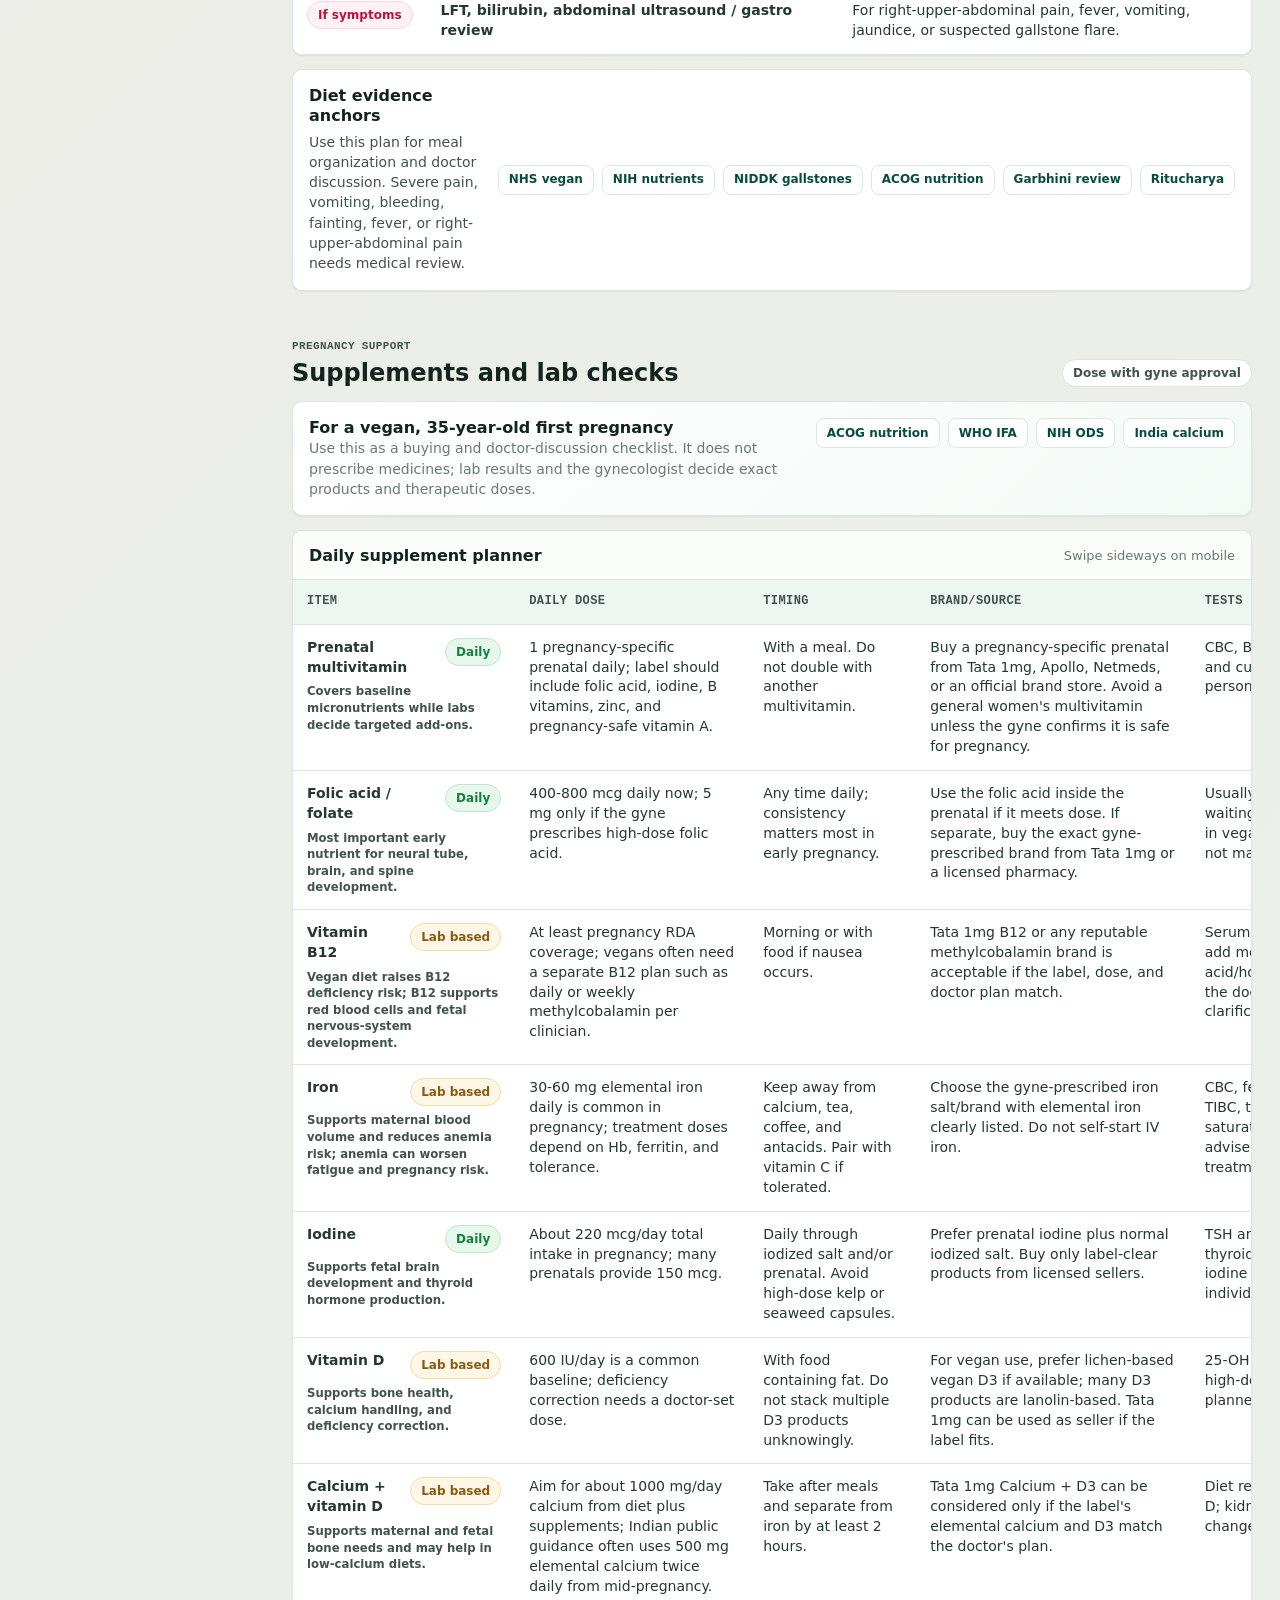
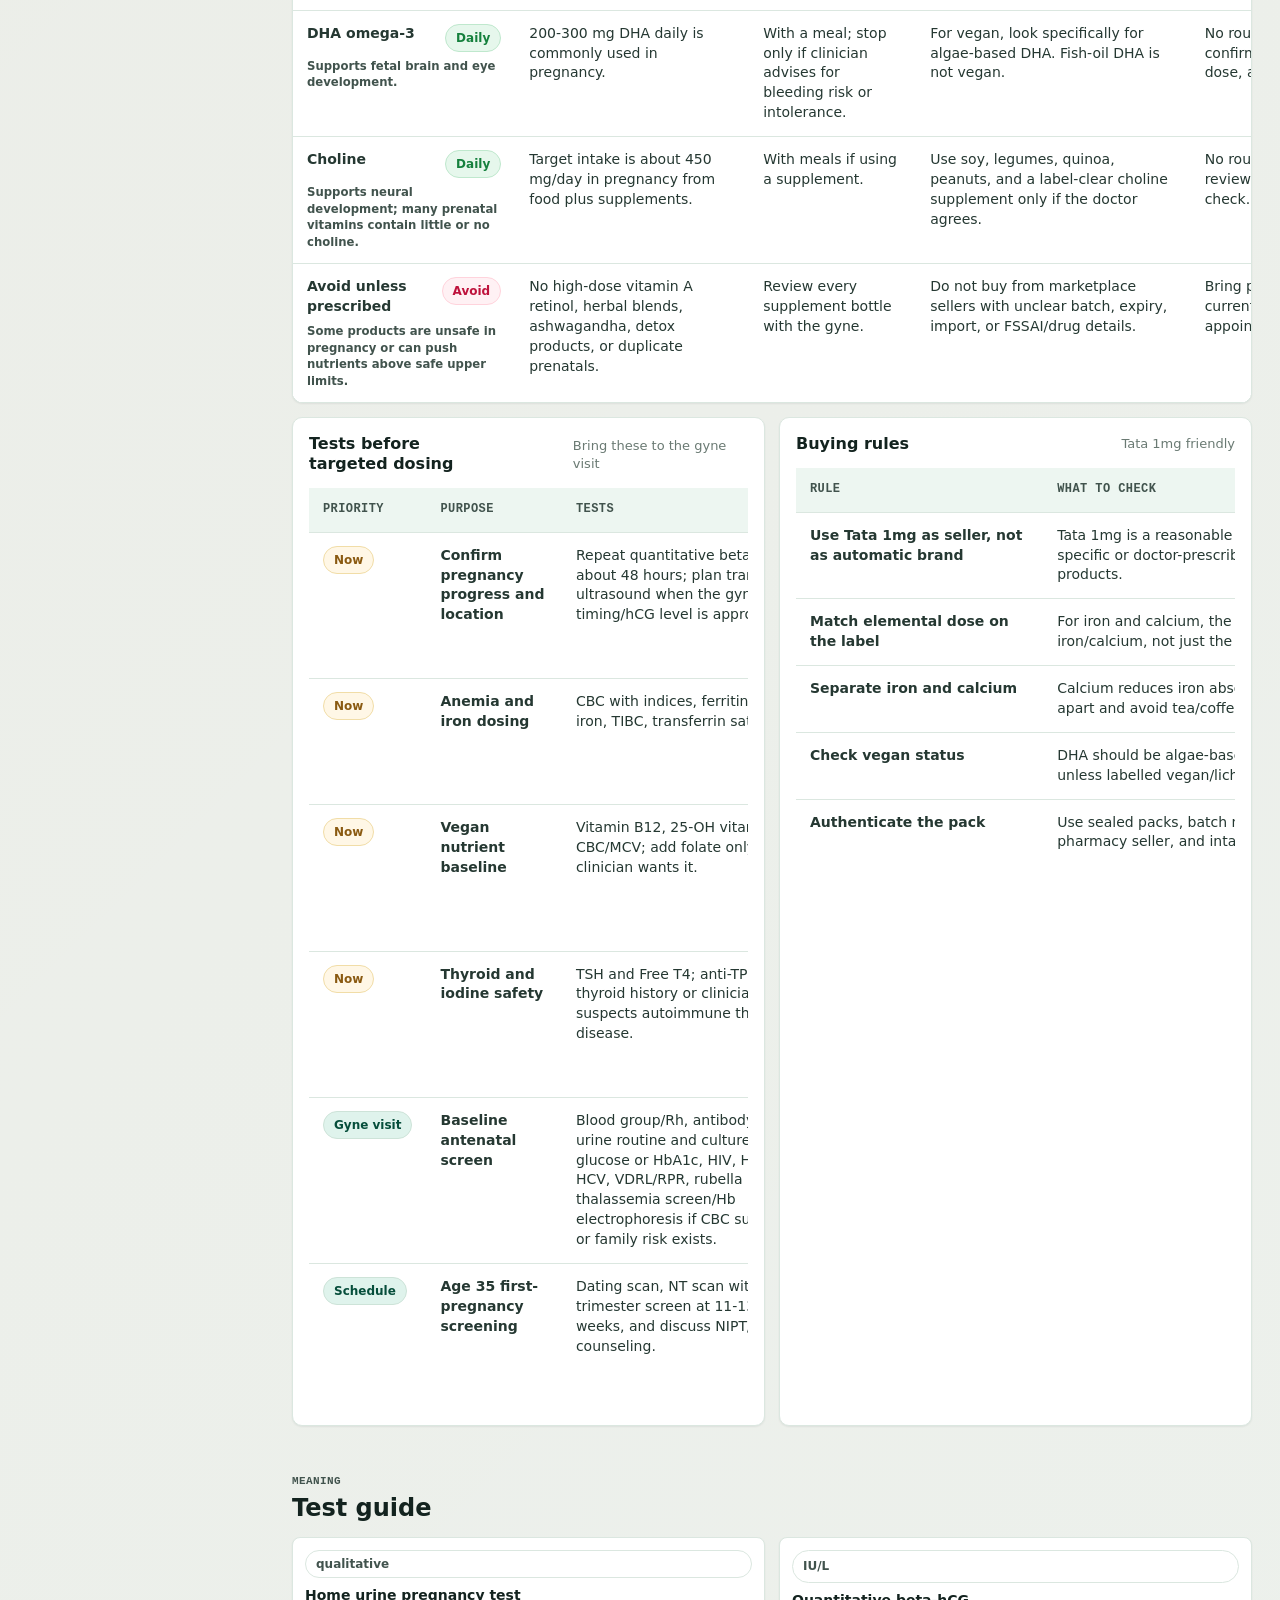
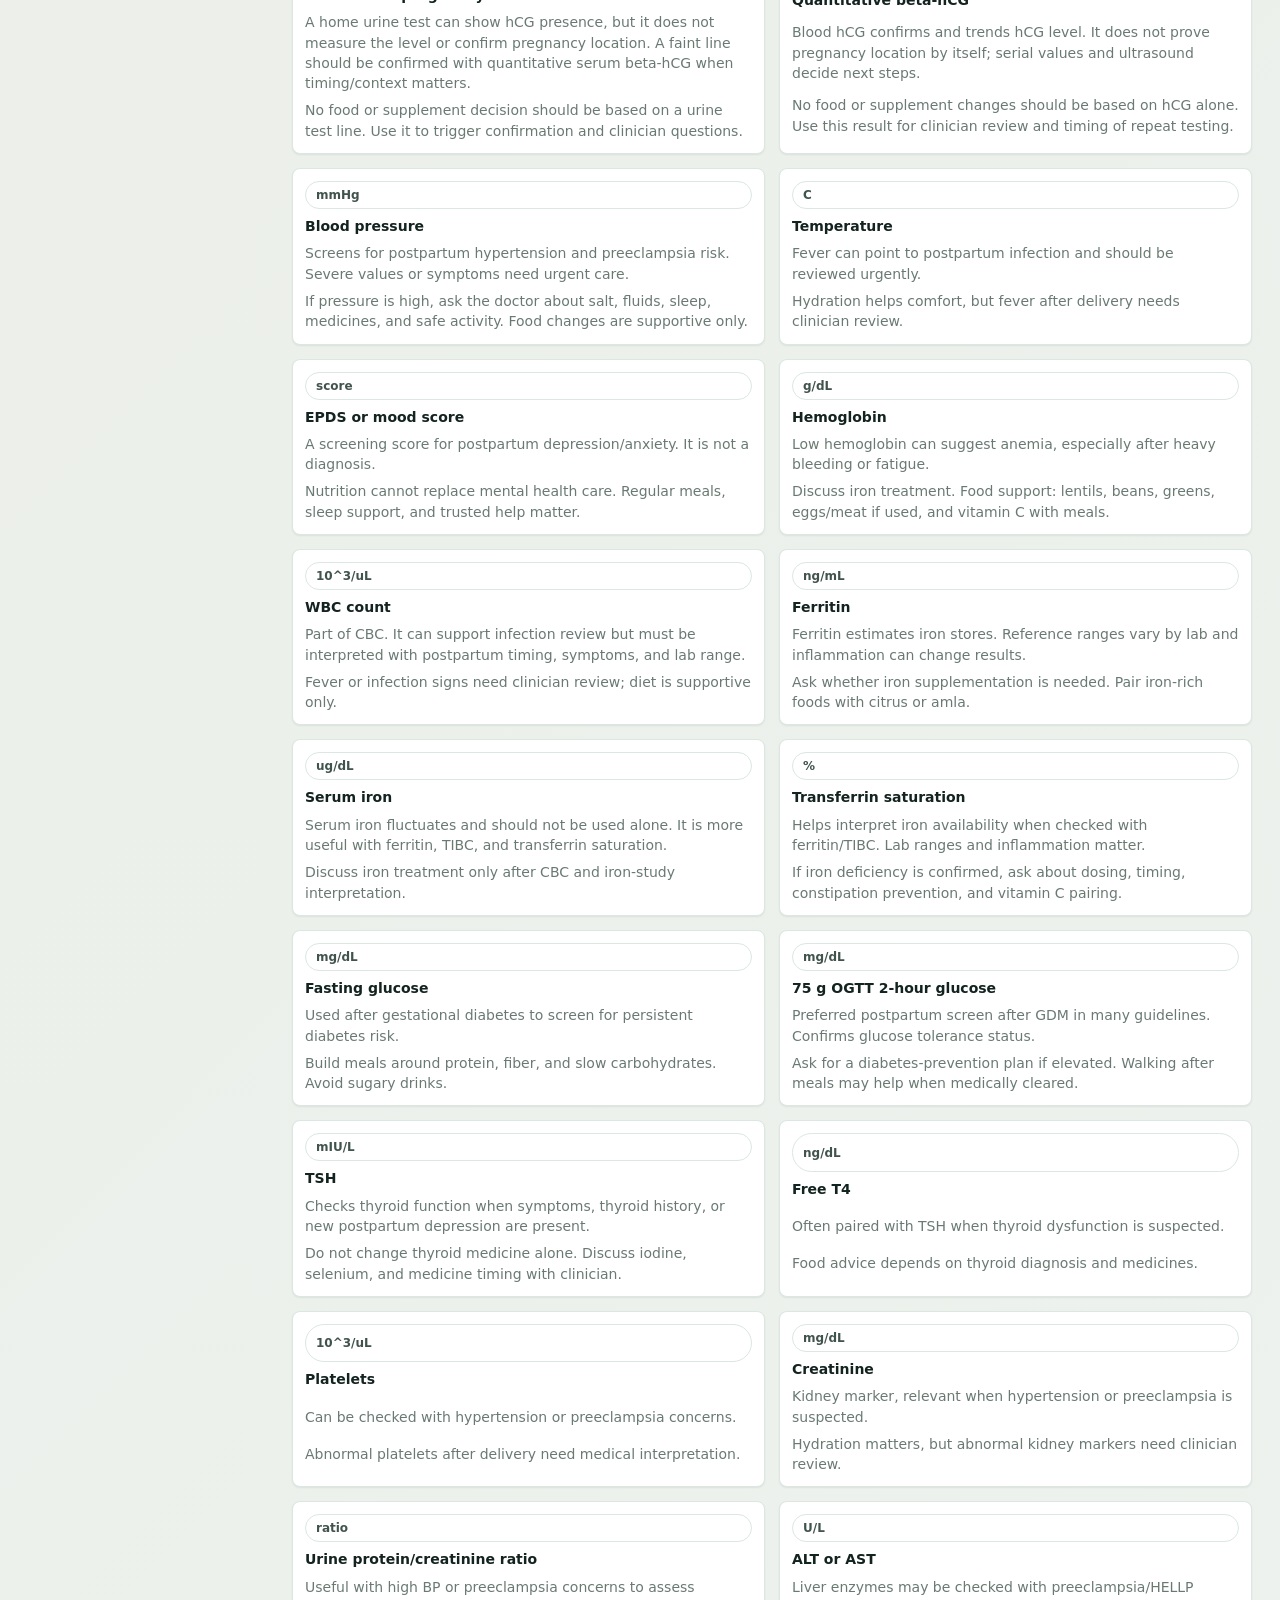
==== commit 93c26e28: "Clarify pregnancy test plan" ====
--- a/index.html
+++ b/index.html
@@ -6,7 +6,7 @@
     <title>Postpartum Care Tracker</title>
     <link rel="icon" href="data:,">
     <link rel="stylesheet" href="https://fonts.googleapis.com/css2?family=Material+Symbols+Rounded:opsz,wght,FILL,GRAD@20..48,500,0,0">
-    <link rel="stylesheet" href="styles.css?v=pregnancy-tests-20260614">
+    <link rel="stylesheet" href="styles.css?v=tests-copy-20260614">
   </head>
   <body>
     <a class="skip-link" href="#overview">Skip to dashboard</a>
@@ -153,38 +153,72 @@
           <div class="section-header">
             <div>
               <p class="label">Diagnostic plan</p>
-              <h2>Pregnancy tests and screening</h2>
-            </div>
-            <span class="pill soft">Evidence-first</span>
+              <h2>Tests to discuss with the gyne</h2>
+            </div>
+            <span class="pill soft">Only what changes care</span>
           </div>
           <div class="panel diagnostic-profile-panel">
             <div>
-              <h3>Practical screening map</h3>
-              <p>No test plan can detect every possible issue. This section keeps the strongest practical antenatal checks in one place, separates routine from conditional tests, and keeps Ayurveda as lifestyle context only.</p>
+              <h3>Simple rule</h3>
+              <p>Do the minimum useful pregnancy checks at the right time. Each test below says why it is needed and whether it is routine, risk-based, symptom-triggered, or follow-up only.</p>
             </div>
             <div class="diagnostic-summary-grid" id="diagnosticStageSummary"></div>
           </div>
+          <div class="panel copy-tests-panel">
+            <div class="panel-header">
+              <div>
+                <h3>Copy for WhatsApp</h3>
+                <span class="muted">Plain text to send to the gyne/lab</span>
+              </div>
+              <button class="button primary" id="copyTestsBtn" type="button"><span class="material-symbols-rounded" aria-hidden="true">content_copy</span>Copy</button>
+            </div>
+            <textarea id="copyTestList" class="copy-test-box" rows="9" readonly></textarea>
+            <p class="copy-status" id="copyTestsStatus" aria-live="polite"></p>
+          </div>
           <div class="panel test-priority-panel">
             <div class="panel-header">
-              <h3>Due now and next to book</h3>
-              <span class="muted">Based on saved LMP estimate</span>
+              <h3>Do now</h3>
+              <span class="muted">Routine first visit + patient-specific essentials</span>
             </div>
             <div class="test-priority-grid" id="dueTestGrid"></div>
           </div>
-          <div class="panel table-panel diagnostic-table-panel">
-            <div class="panel-header">
-              <h3>Full test timeline</h3>
-              <span class="muted">Blood, urine, screening, physical, and scan windows</span>
-            </div>
+          <div class="diagnostic-decision-grid">
+            <div class="panel">
+              <div class="panel-header">
+                <h3>Book later</h3>
+                <span class="muted">Time-sensitive windows</span>
+              </div>
+              <div class="decision-list" id="nextWindowList"></div>
+            </div>
+            <div class="panel">
+              <div class="panel-header">
+                <h3>Only if needed</h3>
+                <span class="muted">Avoid extra tests unless this applies</span>
+              </div>
+              <div class="decision-list" id="conditionalTestList"></div>
+            </div>
+          </div>
+          <div class="panel not-routine-panel">
+            <div class="panel-header">
+              <h3>Do not order routinely</h3>
+              <span class="muted">These usually add noise in stable pregnancy</span>
+            </div>
+            <div class="not-routine-list" id="notRoutineList"></div>
+          </div>
+          <div class="panel hormone-rule-panel">
+            <div class="panel-header">
+              <h3>Hormone-test rules</h3>
+              <span class="muted">Short version</span>
+            </div>
+            <div class="hormone-rule-grid" id="hormoneRules"></div>
+          </div>
+          <details class="panel table-panel diagnostic-table-panel">
+            <summary>
+              <span>Detailed timeline reference</span>
+              <small>Open only when planning future weeks</small>
+            </summary>
             <div class="table-wrap" id="diagnosticTimeline"></div>
-          </div>
-          <div class="panel table-panel diagnostic-table-panel">
-            <div class="panel-header">
-              <h3>Hormone-test rules</h3>
-              <span class="muted">Routine vs conditional vs not useful routinely</span>
-            </div>
-            <div class="table-wrap" id="hormoneRules"></div>
-          </div>
+          </details>
           <div class="panel source-panel">
             <div>
               <h3>Diagnostic evidence anchors</h3>
@@ -587,6 +621,6 @@
       </main>
     </div>
 
-    <script src="app.js?v=pregnancy-tests-20260614"></script>
+    <script src="app.js?v=tests-copy-20260614"></script>
   </body>
 </html>
--- a/styles.css
+++ b/styles.css
@@ -1102,6 +1102,158 @@
   font-size: 13px;
 }
 
+.copy-tests-panel,
+.hormone-rule-panel,
+.not-routine-panel {
+  margin-top: 14px;
+}
+
+.copy-test-box {
+  width: 100%;
+  min-height: 220px;
+  margin-top: 10px;
+  padding: 13px 14px;
+  border: 1px solid var(--line);
+  border-radius: var(--radius);
+  background: #fff;
+  color: var(--text);
+  font-family: ui-monospace, "SFMono-Regular", "SF Mono", Consolas, "Liberation Mono", monospace;
+  font-size: 13px;
+  line-height: 1.55;
+  resize: vertical;
+}
+
+.copy-test-box:focus {
+  border-color: var(--primary);
+  outline: 3px solid var(--primary-soft);
+}
+
+.copy-status {
+  min-height: 18px;
+  margin: 8px 0 0;
+  color: var(--muted);
+  font-size: 12px;
+}
+
+.diagnostic-decision-grid {
+  display: grid;
+  grid-template-columns: repeat(2, minmax(0, 1fr));
+  gap: 14px;
+  margin-top: 14px;
+}
+
+.decision-list,
+.hormone-rule-grid {
+  display: grid;
+  gap: 10px;
+}
+
+.decision-row,
+.hormone-rule-card,
+.not-routine-item {
+  min-width: 0;
+  border: 1px solid var(--line);
+  border-radius: var(--radius);
+  background: #fff;
+  box-shadow: var(--shadow-inset);
+}
+
+.decision-row,
+.hormone-rule-card {
+  padding: 12px;
+}
+
+.decision-row > div {
+  display: flex;
+  gap: 8px;
+  align-items: flex-start;
+  justify-content: space-between;
+}
+
+.decision-row strong,
+.hormone-rule-card strong {
+  display: block;
+  color: var(--ink);
+  line-height: 1.25;
+}
+
+.decision-row span,
+.hormone-rule-card span {
+  color: var(--muted);
+  font-family: ui-monospace, "SFMono-Regular", "SF Mono", Consolas, "Liberation Mono", monospace;
+  font-size: 10px;
+  font-weight: 850;
+  letter-spacing: 0.035em;
+  text-transform: uppercase;
+}
+
+.decision-row p,
+.hormone-rule-card p {
+  margin: 8px 0 0;
+  color: var(--muted);
+  font-size: 13px;
+}
+
+.hormone-rule-grid {
+  grid-template-columns: repeat(3, minmax(0, 1fr));
+}
+
+.not-routine-list {
+  display: grid;
+  gap: 8px;
+}
+
+.not-routine-item {
+  display: grid;
+  grid-template-columns: 22px minmax(0, 1fr);
+  gap: 8px;
+  align-items: start;
+  padding: 10px 12px;
+  color: var(--muted-strong);
+  font-size: 13px;
+}
+
+.not-routine-item .material-symbols-rounded {
+  color: var(--danger);
+  font-size: 18px;
+}
+
+details.diagnostic-table-panel {
+  padding: 0;
+}
+
+details.diagnostic-table-panel summary {
+  display: flex;
+  cursor: pointer;
+  align-items: center;
+  justify-content: space-between;
+  gap: 12px;
+  padding: 14px;
+  color: var(--ink);
+  font-weight: 850;
+  list-style: none;
+}
+
+details.diagnostic-table-panel summary::-webkit-details-marker {
+  display: none;
+}
+
+details.diagnostic-table-panel summary small {
+  color: var(--muted);
+  font-weight: 650;
+}
+
+details.diagnostic-table-panel summary::after {
+  color: var(--primary);
+  content: "open";
+  font-size: 12px;
+  text-transform: uppercase;
+}
+
+details.diagnostic-table-panel[open] summary::after {
+  content: "close";
+}
+
 .supplement-followup,
 .supplement-table-panel,
 .table-panel {
@@ -1143,9 +1295,6 @@
 }
 
 th {
-  position: sticky;
-  top: 0;
-  z-index: 2;
   background: #321817;
   color: var(--material);
   font-size: 12px;
@@ -1226,11 +1375,7 @@
 .diagnostic-table td:first-child,
 .hormone-table th:first-child,
 .hormone-table td:first-child {
-  position: sticky;
-  left: 0;
-  z-index: 3;
   background: var(--surface);
-  box-shadow: 1px 0 0 var(--line);
 }
 
 .supplement-table th:first-child,
@@ -1239,7 +1384,6 @@
 .diet-timeline-table th:first-child,
 .diagnostic-table th:first-child,
 .hormone-table th:first-child {
-  z-index: 4;
   background: #321817;
 }
 
@@ -1646,6 +1790,8 @@
   .form-grid,
   .guide-grid,
   .diagnostic-profile-panel,
+  .diagnostic-decision-grid,
+  .hormone-rule-grid,
   .test-priority-grid,
   .field-row,
   .form-grid.compact,
@@ -1741,6 +1887,24 @@
 
   .diagnostic-summary-grid {
     grid-template-columns: 1fr;
+  }
+
+  .copy-test-box {
+    min-height: 260px;
+    font-size: 12px;
+  }
+
+  .decision-row > div {
+    display: grid;
+  }
+
+  details.diagnostic-table-panel summary {
+    align-items: flex-start;
+  }
+
+  details.diagnostic-table-panel summary small {
+    display: block;
+    margin-top: 4px;
   }
 
   .test-priority-card {
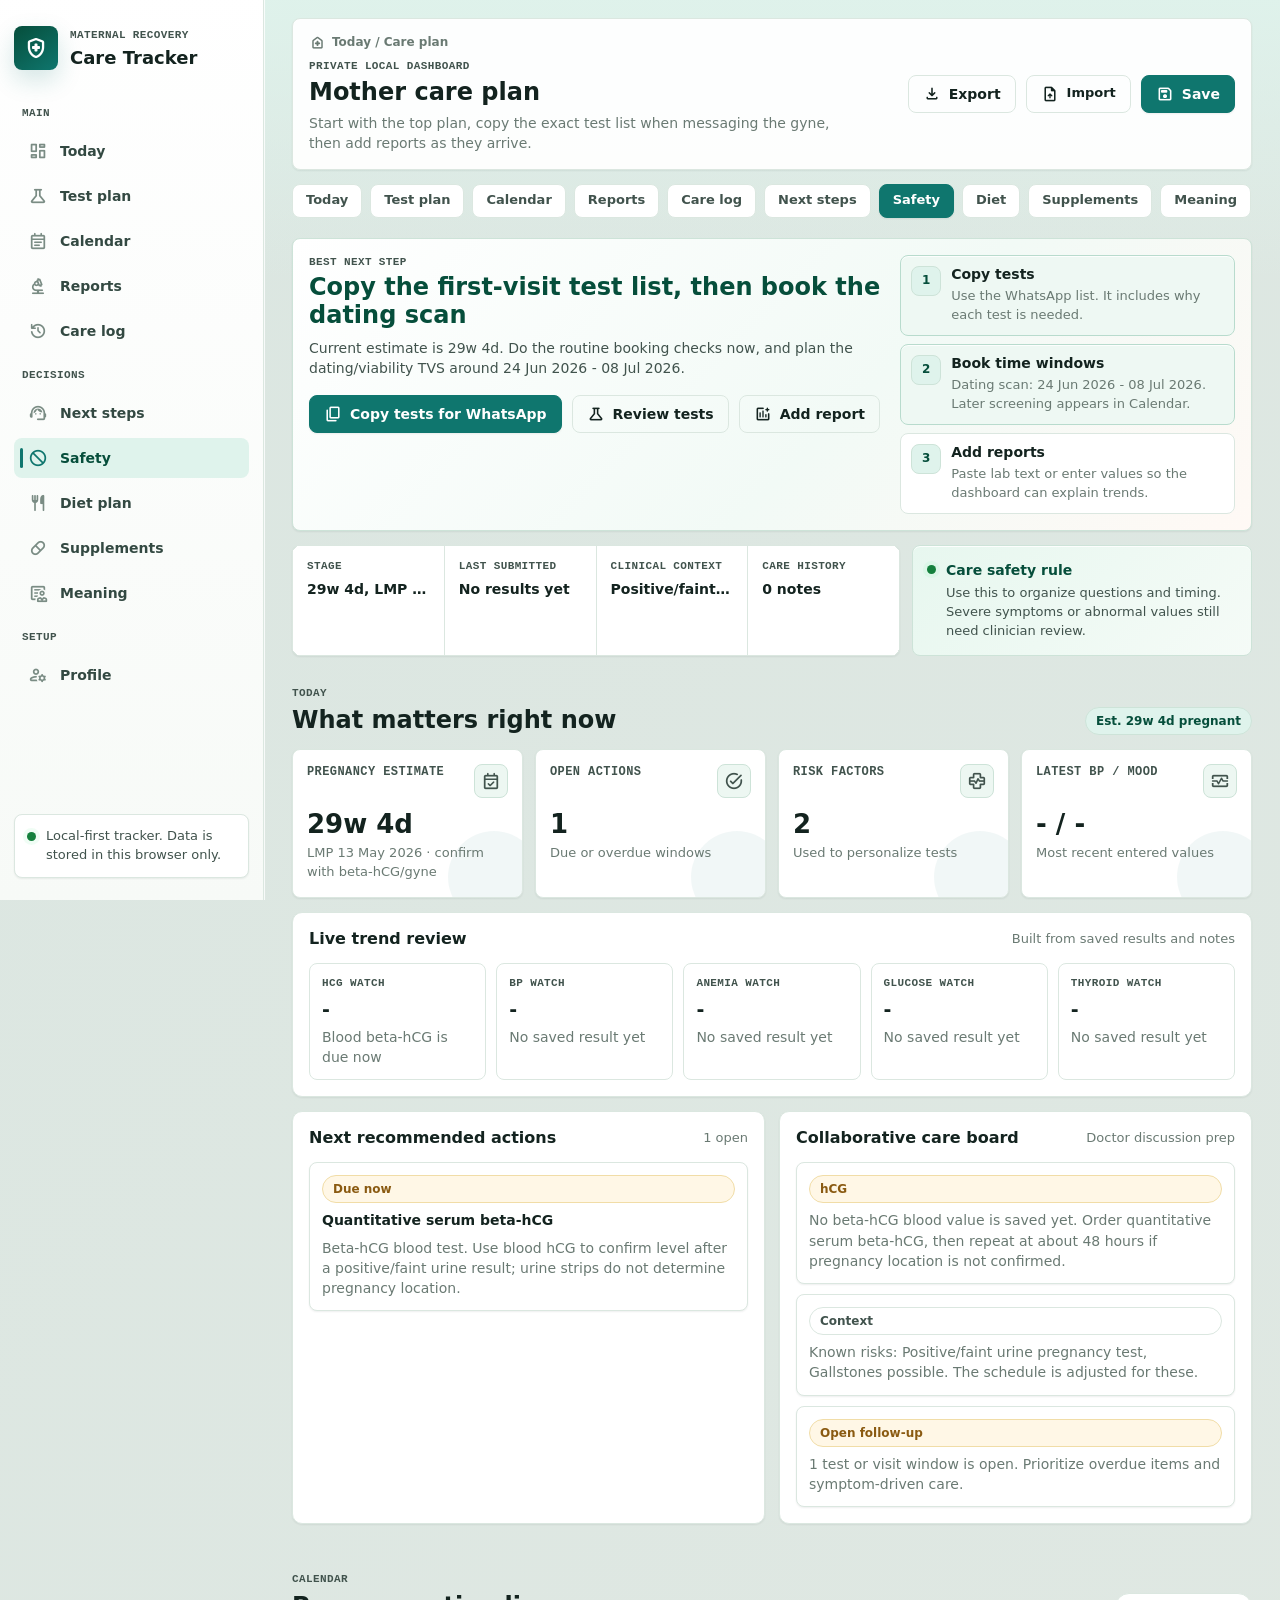
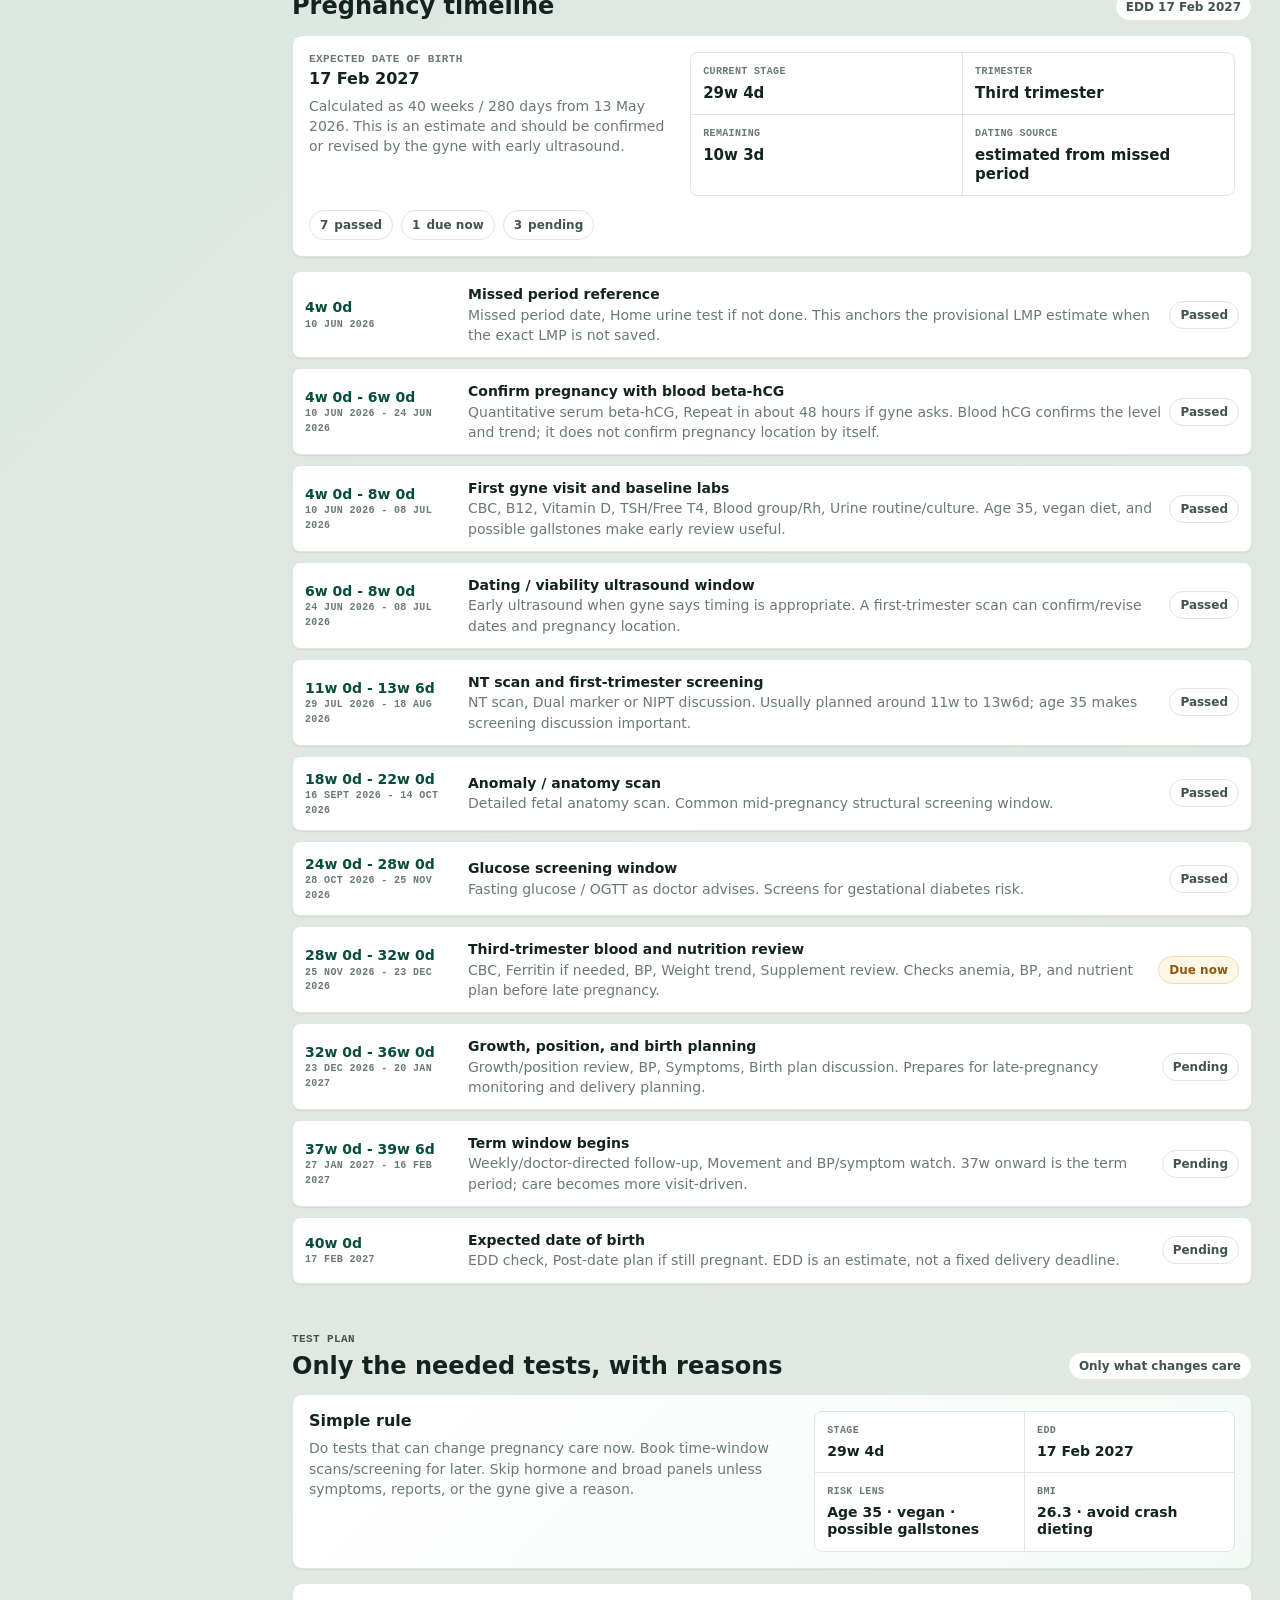
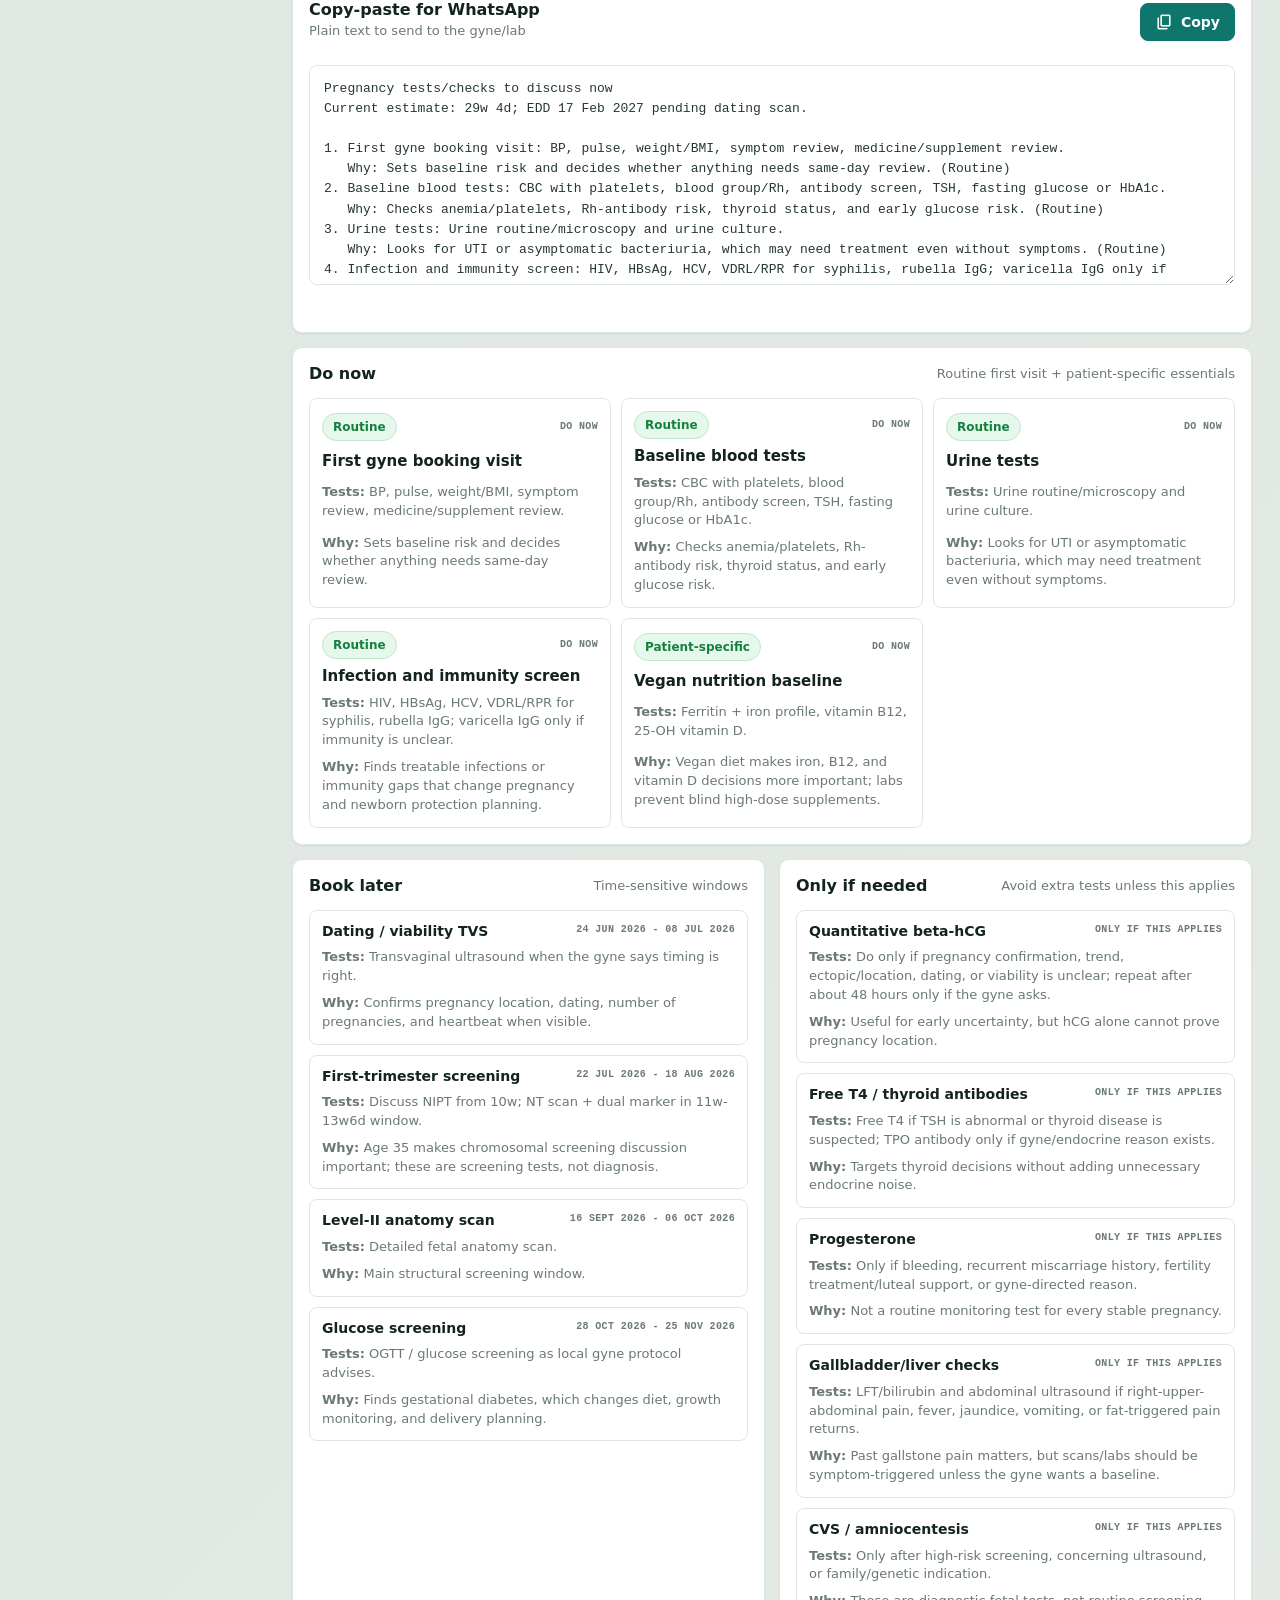
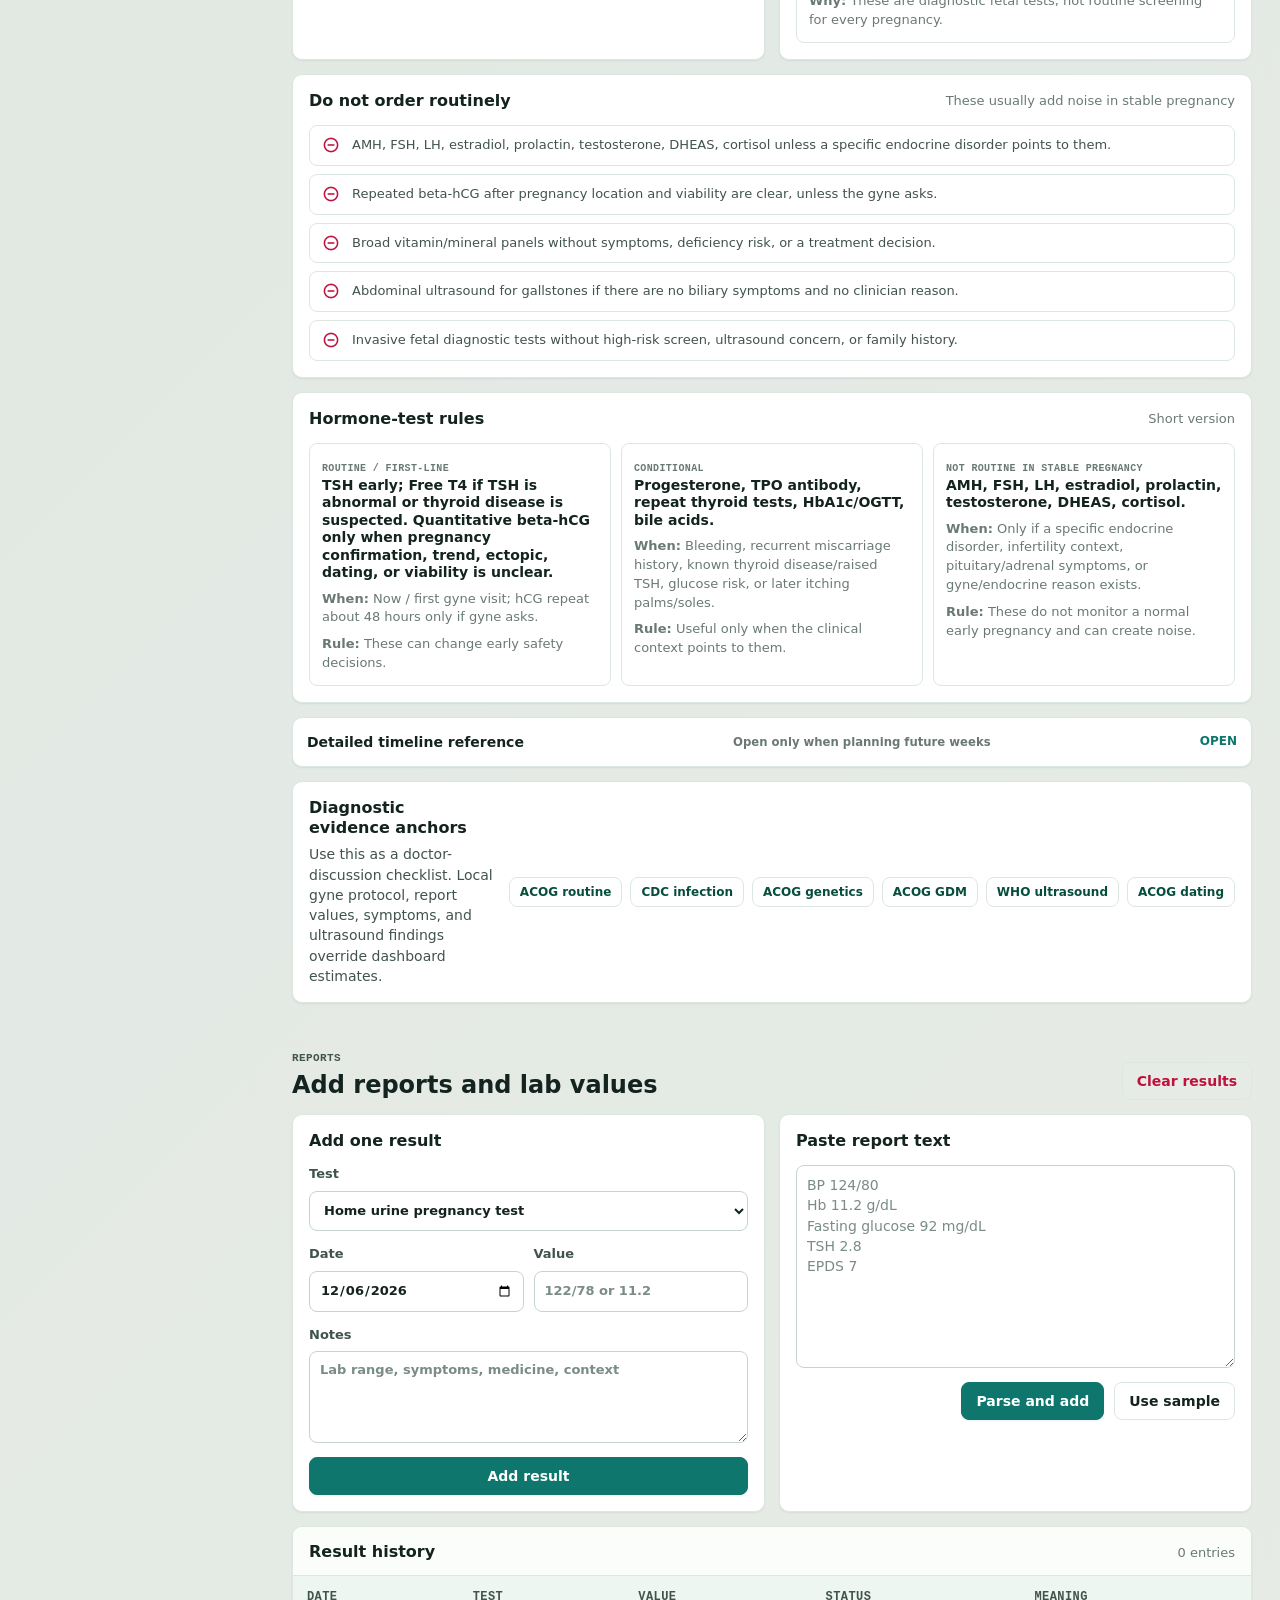
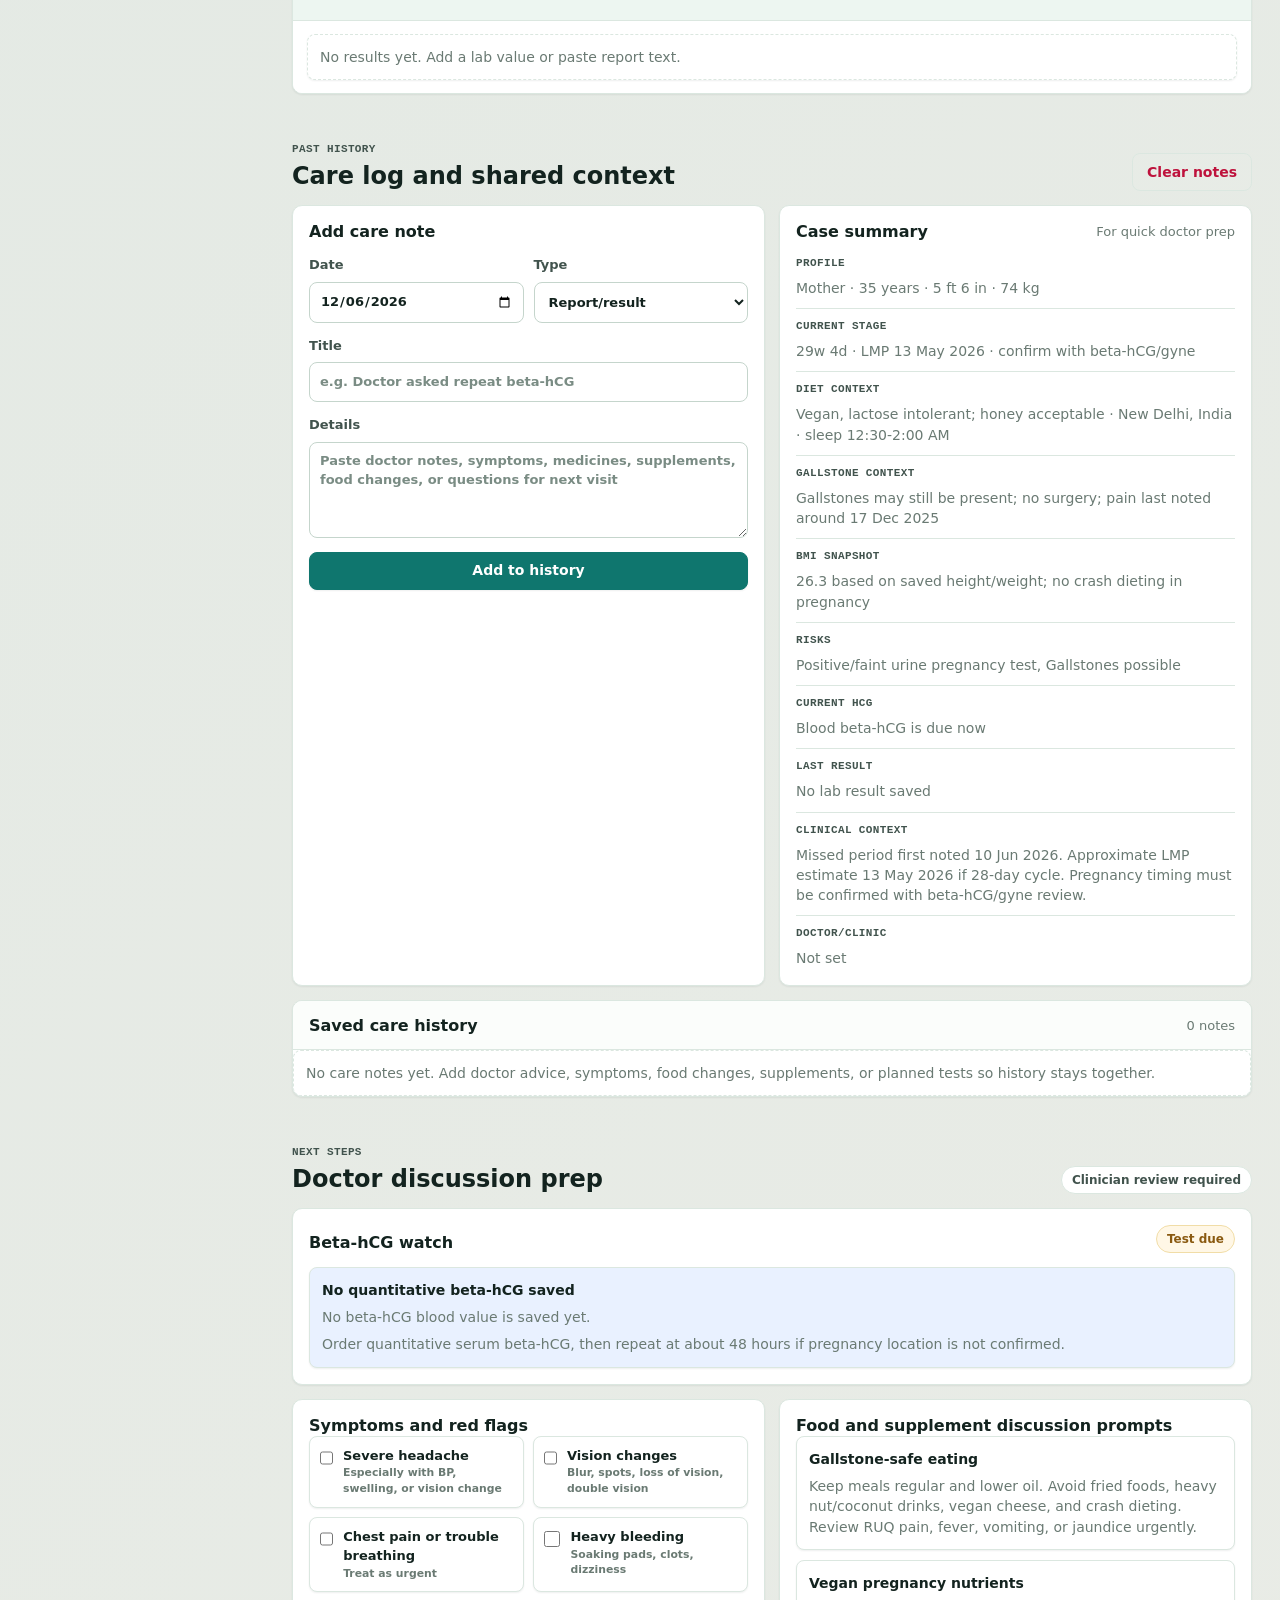
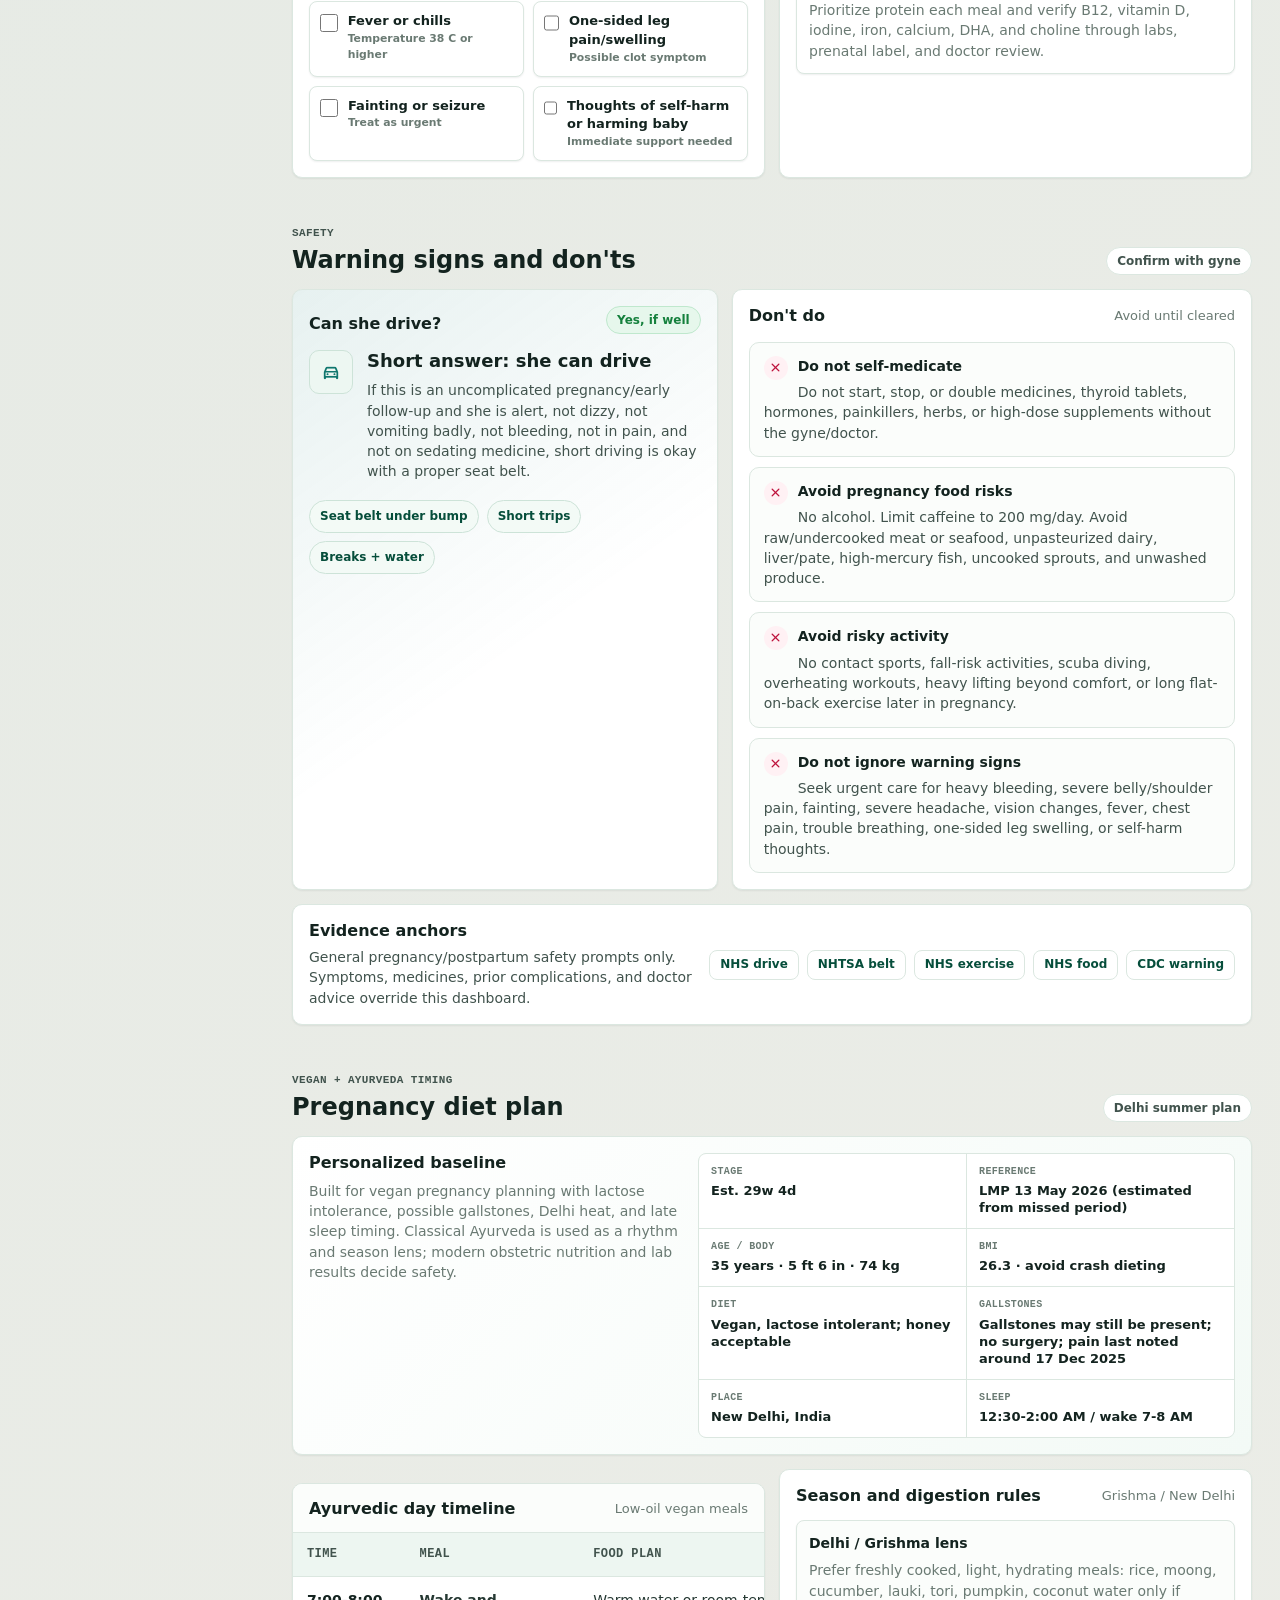
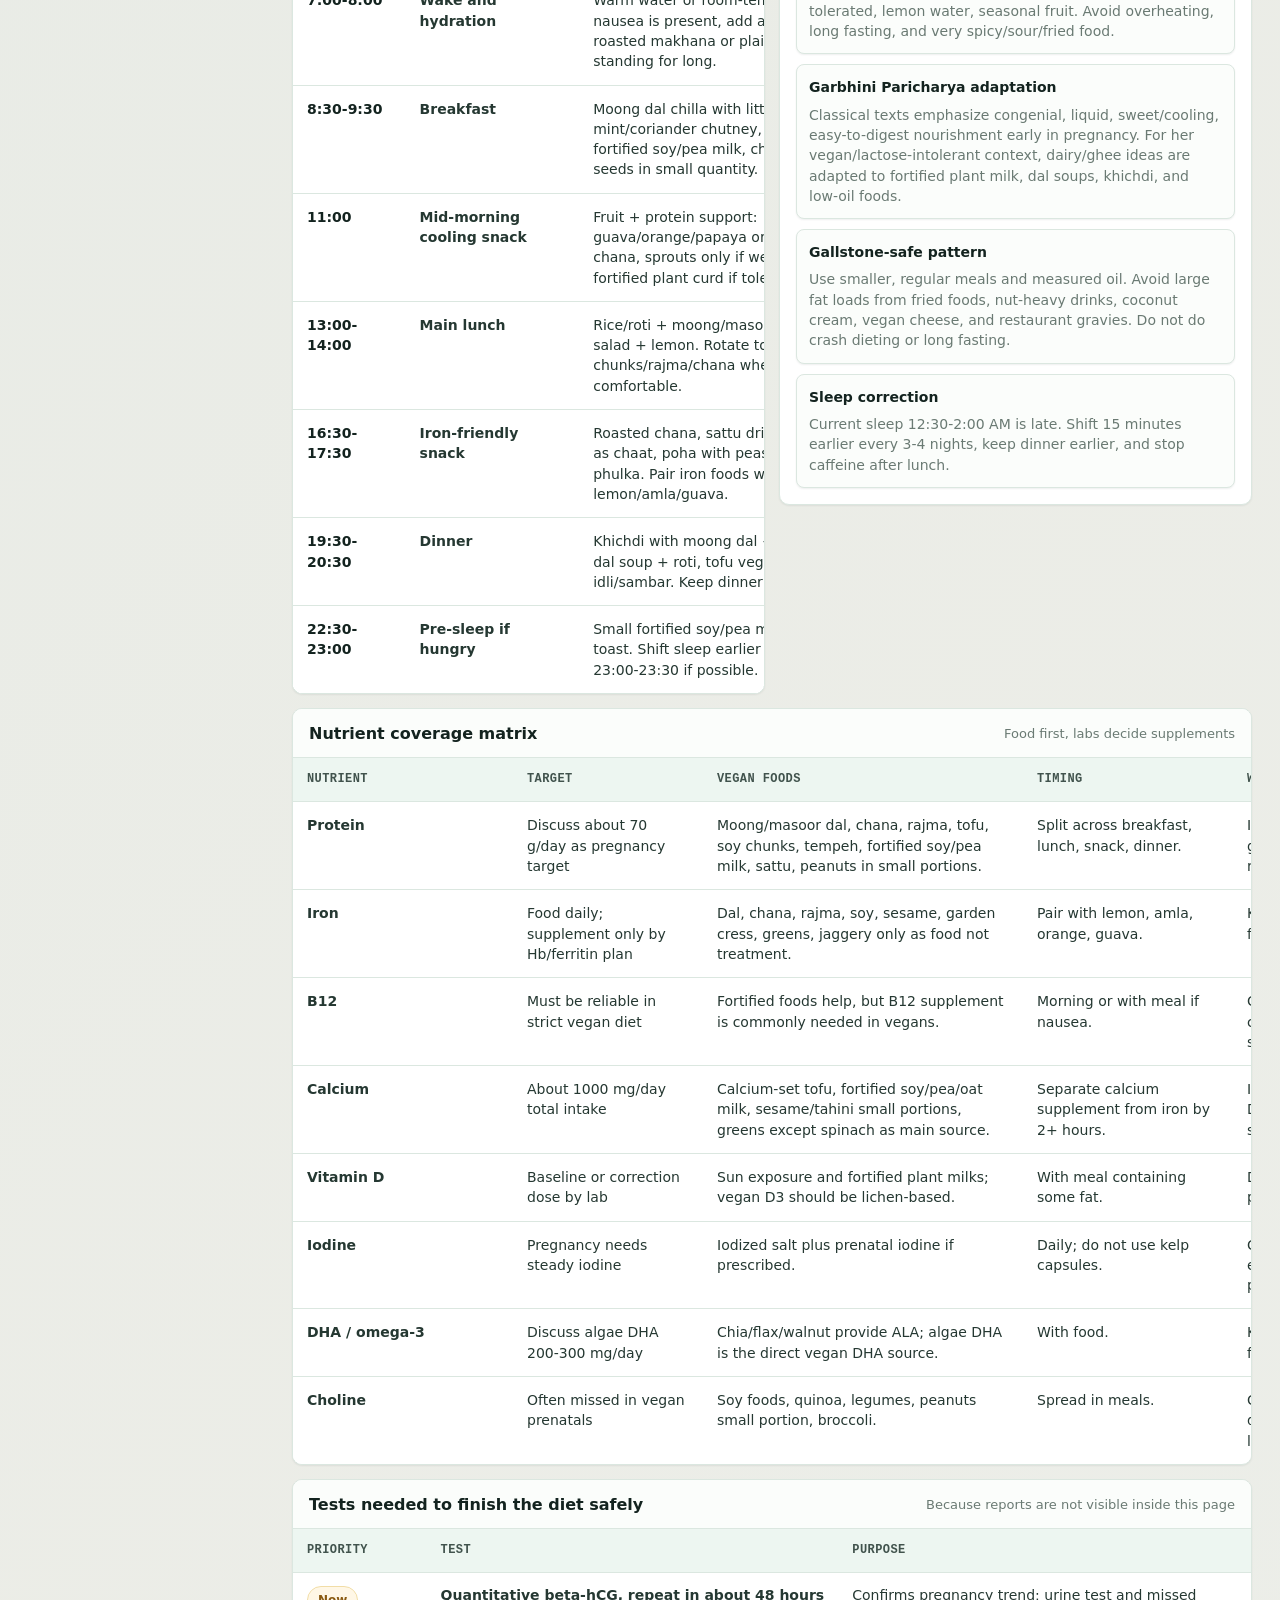
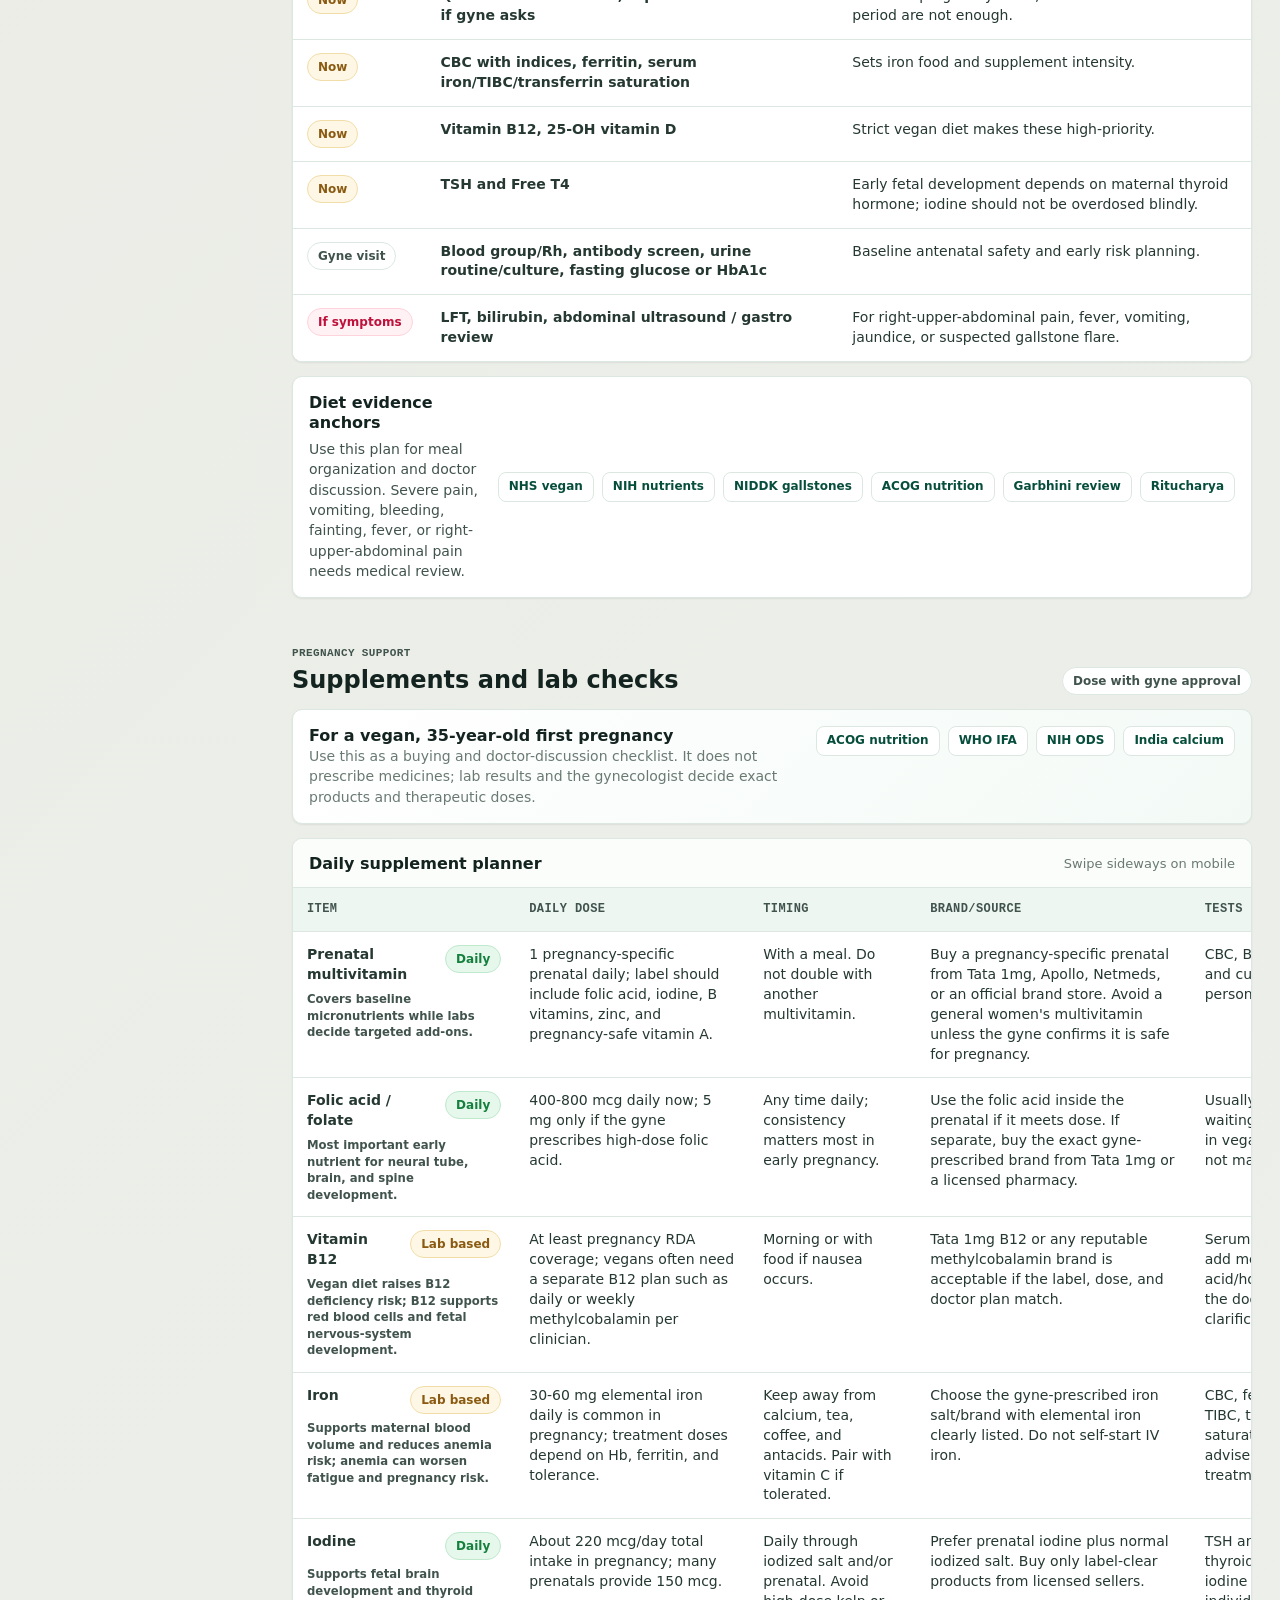
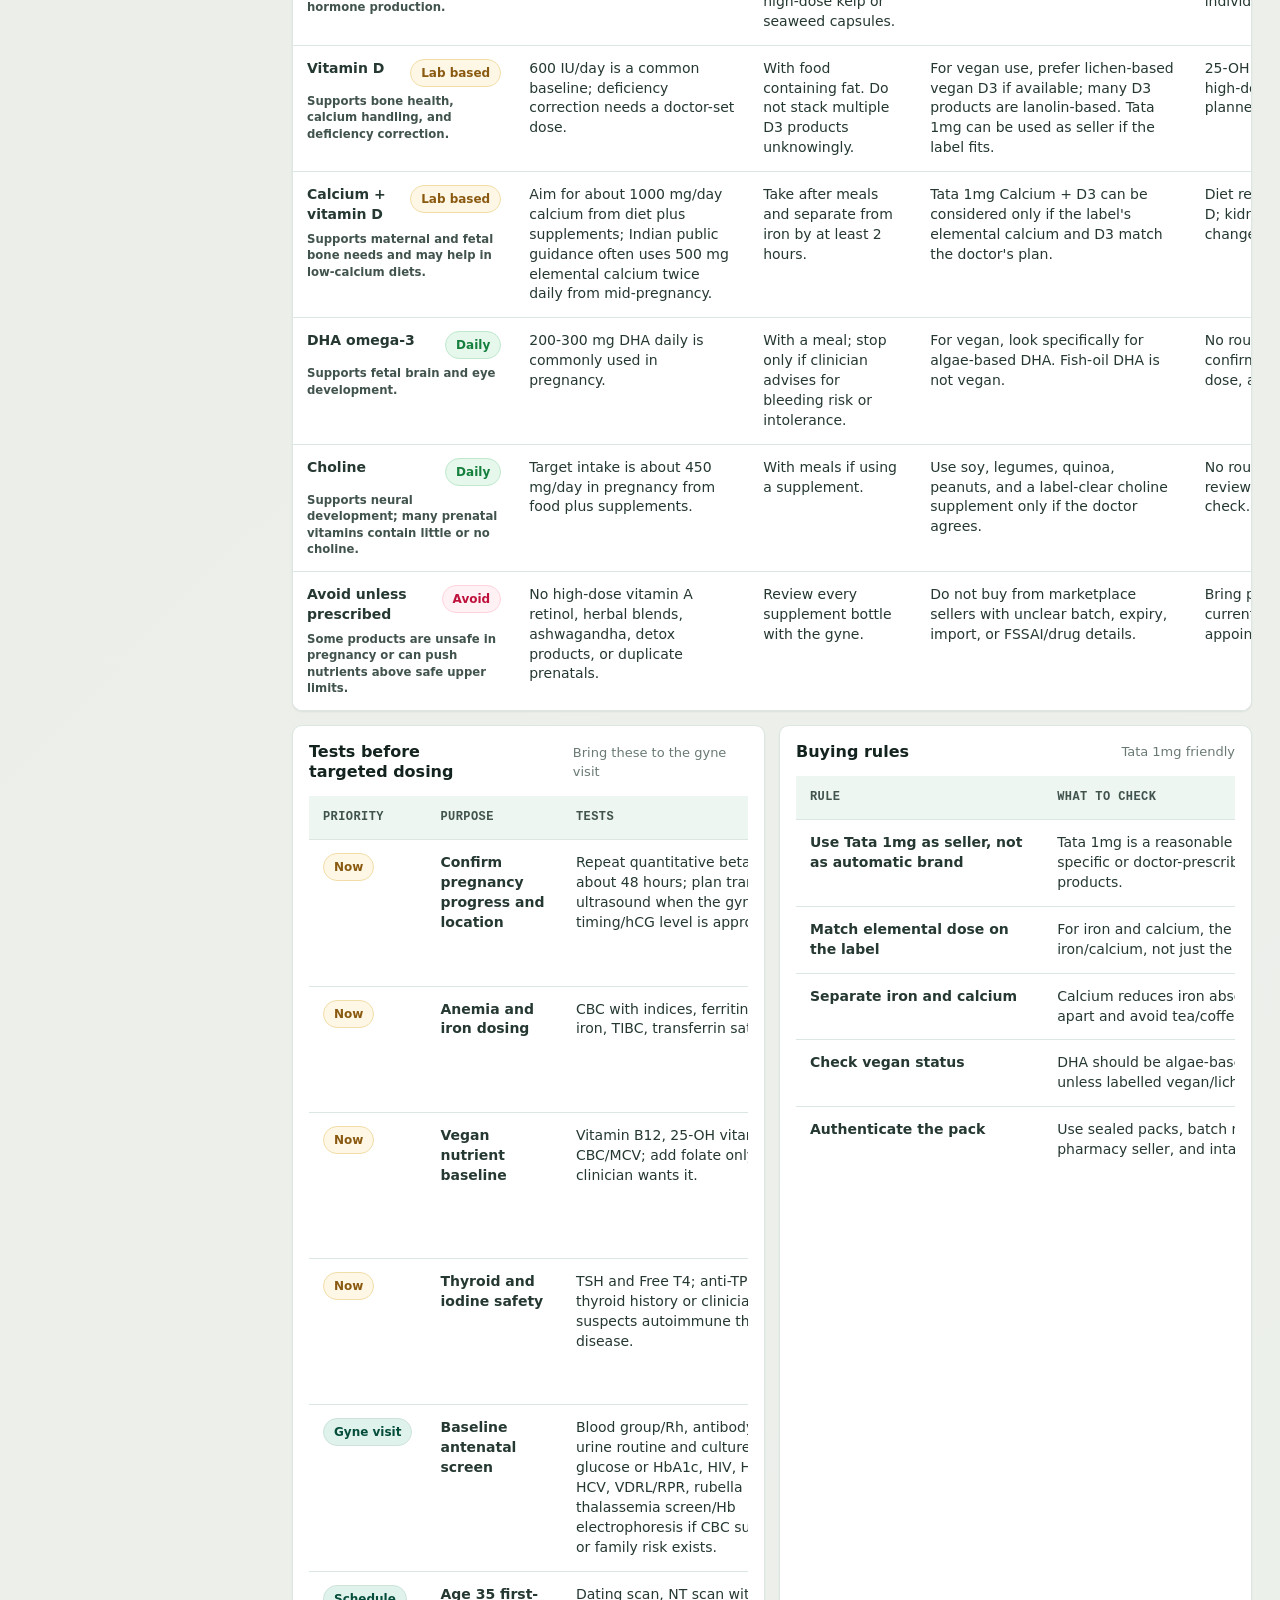
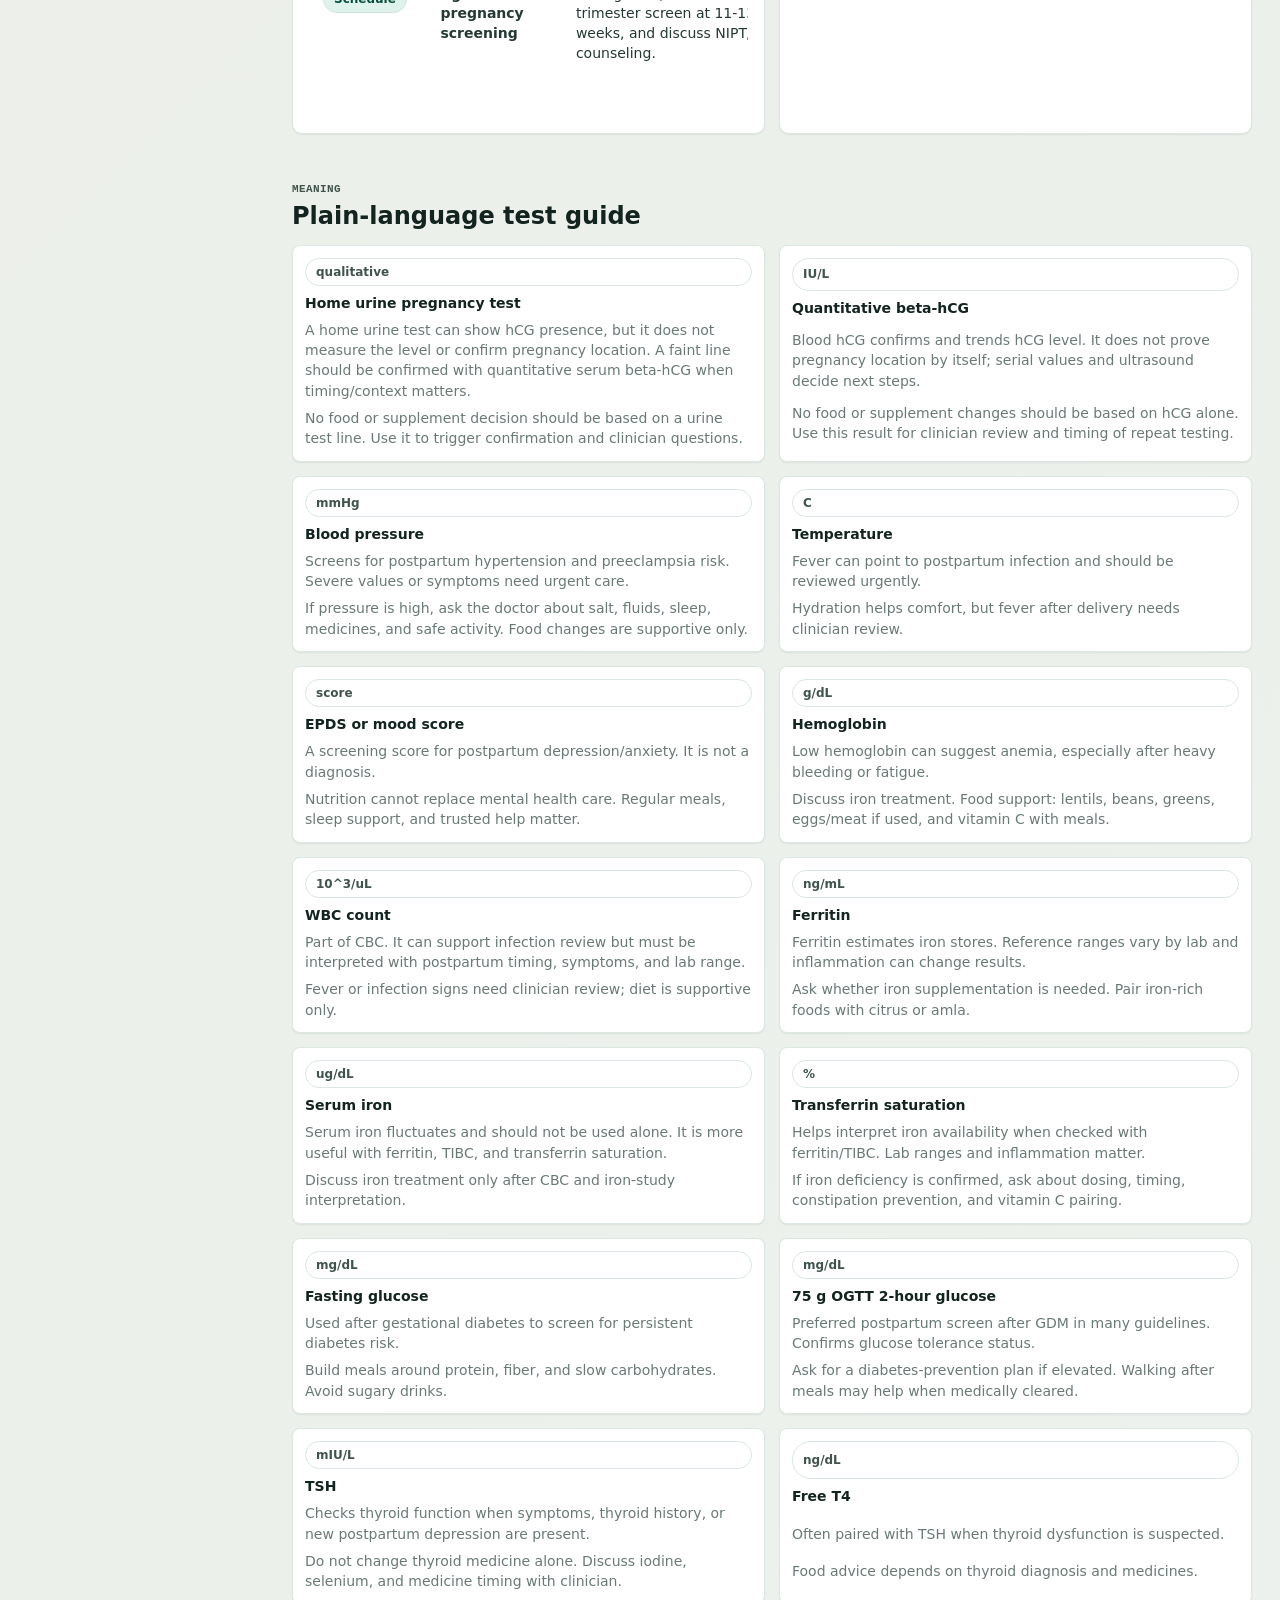
==== commit 3e55b47f: "Redesign pregnancy dashboard usability" ====
--- a/index.html
+++ b/index.html
@@ -6,7 +6,7 @@
     <title>Postpartum Care Tracker</title>
     <link rel="icon" href="data:,">
     <link rel="stylesheet" href="https://fonts.googleapis.com/css2?family=Material+Symbols+Rounded:opsz,wght,FILL,GRAD@20..48,500,0,0">
-    <link rel="stylesheet" href="styles.css?v=tests-copy-20260614">
+    <link rel="stylesheet" href="styles.css?v=usability-20260614">
   </head>
   <body>
     <a class="skip-link" href="#overview">Skip to dashboard</a>
@@ -22,18 +22,18 @@
           </div>
         </div>
         <nav class="nav-list" aria-label="Dashboard sections">
-          <span class="nav-label">Care flow</span>
-          <a href="#overview" class="nav-link is-active" aria-current="page"><span class="nav-icon material-symbols-rounded" aria-hidden="true">dashboard</span>Overview</a>
-          <a href="#timeline" class="nav-link"><span class="nav-icon material-symbols-rounded" aria-hidden="true">event_note</span>Timeline</a>
-          <a href="#tests" class="nav-link"><span class="nav-icon material-symbols-rounded" aria-hidden="true">science</span>Tests</a>
-          <a href="#results" class="nav-link"><span class="nav-icon material-symbols-rounded" aria-hidden="true">biotech</span>Results</a>
-          <a href="#history" class="nav-link"><span class="nav-icon material-symbols-rounded" aria-hidden="true">history</span>History</a>
-          <span class="nav-label">Clinical prep</span>
-          <a href="#advisor" class="nav-link"><span class="nav-icon material-symbols-rounded" aria-hidden="true">support_agent</span>Advisor</a>
-          <a href="#daily-rules" class="nav-link"><span class="nav-icon material-symbols-rounded" aria-hidden="true">block</span>Don'ts</a>
+          <span class="nav-label">Main</span>
+          <a href="#overview" class="nav-link is-active" aria-current="page"><span class="nav-icon material-symbols-rounded" aria-hidden="true">dashboard</span>Today</a>
+          <a href="#tests" class="nav-link"><span class="nav-icon material-symbols-rounded" aria-hidden="true">science</span>Test plan</a>
+          <a href="#timeline" class="nav-link"><span class="nav-icon material-symbols-rounded" aria-hidden="true">event_note</span>Calendar</a>
+          <a href="#results" class="nav-link"><span class="nav-icon material-symbols-rounded" aria-hidden="true">biotech</span>Reports</a>
+          <a href="#history" class="nav-link"><span class="nav-icon material-symbols-rounded" aria-hidden="true">history</span>Care log</a>
+          <span class="nav-label">Decisions</span>
+          <a href="#advisor" class="nav-link"><span class="nav-icon material-symbols-rounded" aria-hidden="true">support_agent</span>Next steps</a>
+          <a href="#daily-rules" class="nav-link"><span class="nav-icon material-symbols-rounded" aria-hidden="true">block</span>Safety</a>
           <a href="#diet" class="nav-link"><span class="nav-icon material-symbols-rounded" aria-hidden="true">restaurant</span>Diet plan</a>
           <a href="#supplements" class="nav-link"><span class="nav-icon material-symbols-rounded" aria-hidden="true">pill</span>Supplements</a>
-          <a href="#guide" class="nav-link"><span class="nav-icon material-symbols-rounded" aria-hidden="true">clinical_notes</span>Test guide</a>
+          <a href="#guide" class="nav-link"><span class="nav-icon material-symbols-rounded" aria-hidden="true">clinical_notes</span>Meaning</a>
           <span class="nav-label">Setup</span>
           <a href="#settings" class="nav-link"><span class="nav-icon material-symbols-rounded" aria-hidden="true">manage_accounts</span>Profile</a>
         </nav>
@@ -46,10 +46,10 @@
       <main class="workspace">
         <header class="topbar">
           <div>
-            <p class="breadcrumb-line"><span class="material-symbols-rounded" aria-hidden="true">home_health</span> Overview / Care plan</p>
+            <p class="breadcrumb-line"><span class="material-symbols-rounded" aria-hidden="true">home_health</span> Today / Care plan</p>
             <p class="label">Private local dashboard</p>
             <h2 id="profileTitle">Mother recovery plan</h2>
-            <p class="topbar-copy">Track reports, pregnancy follow-up, supplements, and doctor questions in one scannable place.</p>
+            <p class="topbar-copy">Start with the top plan, copy the exact test list when messaging the gyne, then add reports as they arrive.</p>
           </div>
           <div class="topbar-actions">
             <button class="button ghost" id="exportBtn" type="button"><span class="material-symbols-rounded" aria-hidden="true">download</span>Export</button>
@@ -60,21 +60,35 @@
         </header>
 
         <nav class="jump-rail" aria-label="Quick section links">
-          <a href="#overview" class="jump-link is-active">Snapshot</a>
-          <a href="#timeline" class="jump-link">Timeline</a>
-          <a href="#tests" class="jump-link">Tests</a>
-          <a href="#results" class="jump-link">Results</a>
+          <a href="#overview" class="jump-link is-active">Today</a>
+          <a href="#tests" class="jump-link">Test plan</a>
+          <a href="#timeline" class="jump-link">Calendar</a>
+          <a href="#results" class="jump-link">Reports</a>
           <a href="#history" class="jump-link">Care log</a>
-          <a href="#advisor" class="jump-link">Advisor</a>
-          <a href="#daily-rules" class="jump-link">Don'ts</a>
+          <a href="#advisor" class="jump-link">Next steps</a>
+          <a href="#daily-rules" class="jump-link">Safety</a>
           <a href="#diet" class="jump-link">Diet</a>
           <a href="#supplements" class="jump-link">Supplements</a>
-          <a href="#guide" class="jump-link">Guide</a>
+          <a href="#guide" class="jump-link">Meaning</a>
           <a href="#settings" class="jump-link">Profile</a>
         </nav>
 
         <section class="alert-panel" id="urgentPanel" aria-live="polite"></section>
 
+        <section class="care-workbench" aria-label="Care command center">
+          <div class="workbench-primary">
+            <p class="label">Best next step</p>
+            <h2 id="careBriefTitle">Open the test plan first</h2>
+            <p id="careBriefText">The dashboard will show what is actually needed now, why each test matters, and what should wait.</p>
+            <div class="workbench-actions">
+              <button class="button primary" id="copyTestsTopBtn" type="button"><span class="material-symbols-rounded" aria-hidden="true">content_copy</span>Copy tests for WhatsApp</button>
+              <a class="button ghost" href="#tests"><span class="material-symbols-rounded" aria-hidden="true">science</span>Review tests</a>
+              <a class="button ghost" href="#results"><span class="material-symbols-rounded" aria-hidden="true">add_chart</span>Add report</a>
+            </div>
+          </div>
+          <div class="workbench-flow" id="careWorkflow" aria-label="Simple care workflow"></div>
+        </section>
+
         <section class="command-summary" aria-label="Current care summary">
           <div class="status-strip">
             <div>
@@ -107,7 +121,7 @@
           <div class="section-header">
             <div>
               <p class="label">Today</p>
-              <h2>Care snapshot</h2>
+              <h2>What matters right now</h2>
             </div>
             <span class="pill" id="daysPostpartum">Set delivery date</span>
           </div>
@@ -140,7 +154,7 @@
         <section id="timeline" class="section">
           <div class="section-header">
             <div>
-              <p class="label">Regular checks</p>
+              <p class="label">Calendar</p>
               <h2 id="timelineTitle">Care test timeline</h2>
             </div>
             <span class="pill soft" id="timelinePill">ACOG, WHO, FOGSI anchored</span>
@@ -152,27 +166,27 @@
         <section id="tests" class="section diagnostic-section">
           <div class="section-header">
             <div>
-              <p class="label">Diagnostic plan</p>
-              <h2>Tests to discuss with the gyne</h2>
+              <p class="label">Test plan</p>
+              <h2>Only the needed tests, with reasons</h2>
             </div>
             <span class="pill soft">Only what changes care</span>
           </div>
           <div class="panel diagnostic-profile-panel">
             <div>
               <h3>Simple rule</h3>
-              <p>Do the minimum useful pregnancy checks at the right time. Each test below says why it is needed and whether it is routine, risk-based, symptom-triggered, or follow-up only.</p>
+              <p>Do tests that can change pregnancy care now. Book time-window scans/screening for later. Skip hormone and broad panels unless symptoms, reports, or the gyne give a reason.</p>
             </div>
             <div class="diagnostic-summary-grid" id="diagnosticStageSummary"></div>
           </div>
           <div class="panel copy-tests-panel">
             <div class="panel-header">
               <div>
-                <h3>Copy for WhatsApp</h3>
+                <h3>Copy-paste for WhatsApp</h3>
                 <span class="muted">Plain text to send to the gyne/lab</span>
               </div>
               <button class="button primary" id="copyTestsBtn" type="button"><span class="material-symbols-rounded" aria-hidden="true">content_copy</span>Copy</button>
             </div>
-            <textarea id="copyTestList" class="copy-test-box" rows="9" readonly></textarea>
+            <textarea id="copyTestList" class="copy-test-box" rows="8" readonly></textarea>
             <p class="copy-status" id="copyTestsStatus" aria-live="polite"></p>
           </div>
           <div class="panel test-priority-panel">
@@ -238,8 +252,8 @@
         <section id="results" class="section">
           <div class="section-header">
             <div>
-              <p class="label">Submitted here</p>
-              <h2>Results and report parser</h2>
+              <p class="label">Reports</p>
+              <h2>Add reports and lab values</h2>
             </div>
             <button class="button danger ghost" id="clearResultsBtn" type="button">Clear results</button>
           </div>
@@ -357,8 +371,8 @@
         <section id="advisor" class="section">
           <div class="section-header">
             <div>
-              <p class="label">Combined data</p>
-              <h2>Suggested next steps</h2>
+              <p class="label">Next steps</p>
+              <h2>Doctor discussion prep</h2>
             </div>
             <span class="pill soft">Clinician review required</span>
           </div>
@@ -378,8 +392,8 @@
         <section id="daily-rules" class="section">
           <div class="section-header">
             <div>
-              <p class="label">Practical safety</p>
-              <h2>Don'ts and driving</h2>
+              <p class="label">Safety</p>
+              <h2>Warning signs and don'ts</h2>
             </div>
             <span class="pill soft">Confirm with gyne</span>
           </div>
@@ -518,7 +532,7 @@
           <div class="section-header">
             <div>
               <p class="label">Meaning</p>
-              <h2>Test guide</h2>
+              <h2>Plain-language test guide</h2>
             </div>
           </div>
           <div class="guide-grid" id="testGuide"></div>
@@ -621,6 +635,6 @@
       </main>
     </div>
 
-    <script src="app.js?v=tests-copy-20260614"></script>
+    <script src="app.js?v=usability-20260614"></script>
   </body>
 </html>
--- a/styles.css
+++ b/styles.css
@@ -305,9 +305,7 @@
 }
 
 .topbar {
-  position: sticky;
-  top: 0;
-  z-index: 30;
+  position: static;
   display: flex;
   align-items: center;
   justify-content: space-between;
@@ -321,7 +319,6 @@
     linear-gradient(135deg, rgba(69, 10, 10, 0.72), rgba(35, 18, 17, 0.9)),
     var(--surface);
   box-shadow: var(--shadow-subtle);
-  backdrop-filter: blur(12px);
 }
 
 .breadcrumb-line {
@@ -565,6 +562,95 @@
   margin-bottom: 4px;
 }
 
+.care-workbench {
+  display: grid;
+  grid-template-columns: minmax(0, 1fr) minmax(320px, 0.58fr);
+  gap: 14px;
+  align-items: stretch;
+  margin: 0 0 14px;
+  padding: 16px;
+  border: 1px solid var(--line);
+  border-radius: var(--radius);
+  background:
+    linear-gradient(135deg, rgba(6, 78, 59, 0.54), rgba(35, 18, 17, 0.78)),
+    var(--surface);
+  box-shadow: var(--shadow-subtle);
+}
+
+.workbench-primary {
+  min-width: 0;
+}
+
+.workbench-primary h2 {
+  margin: 0;
+  color: var(--ink);
+  font-size: 24px;
+  line-height: 1.16;
+}
+
+.workbench-primary p:not(.label) {
+  max-width: 72ch;
+  margin: 8px 0 0;
+  color: var(--muted-strong);
+}
+
+.workbench-actions {
+  display: flex;
+  flex-wrap: wrap;
+  gap: 10px;
+  margin-top: 16px;
+}
+
+.workbench-flow {
+  display: grid;
+  gap: 8px;
+  min-width: 0;
+}
+
+.workflow-step {
+  display: grid;
+  grid-template-columns: 30px minmax(0, 1fr);
+  gap: 10px;
+  align-items: start;
+  min-width: 0;
+  padding: 10px;
+  border: 1px solid var(--line);
+  border-radius: var(--radius);
+  background: rgba(250, 250, 249, 0.055);
+  box-shadow: var(--shadow-inset);
+}
+
+.workflow-step > span {
+  display: grid;
+  place-items: center;
+  width: 30px;
+  height: 30px;
+  border: 1px solid var(--line);
+  border-radius: var(--radius);
+  background: rgba(254, 205, 211, 0.09);
+  color: var(--material);
+  font-size: 12px;
+  font-weight: 900;
+}
+
+.workflow-step strong {
+  display: block;
+  color: var(--ink);
+  font-size: 14px;
+  line-height: 1.25;
+}
+
+.workflow-step p {
+  margin: 4px 0 0;
+  color: var(--muted);
+  font-size: 13px;
+}
+
+.workflow-step.is-current {
+  border-color: rgba(254, 205, 211, 0.3);
+  background: rgba(254, 205, 211, 0.08);
+}
+
 .command-summary {
   display: grid;
   grid-template-columns: minmax(0, 1fr) 300px;
@@ -1670,6 +1756,10 @@
     grid-template-columns: 1fr;
   }
 
+  .care-workbench {
+    grid-template-columns: 1fr;
+  }
+
   .metric-grid,
   .status-strip {
     grid-template-columns: repeat(2, minmax(0, 1fr));
@@ -1764,6 +1854,19 @@
     min-height: 34px;
     padding: 0 9px;
     font-size: 13px;
+  }
+
+  .care-workbench {
+    padding: 13px;
+  }
+
+  .workbench-primary h2 {
+    font-size: 20px;
+  }
+
+  .workbench-actions {
+    display: grid;
+    grid-template-columns: 1fr;
   }
 
   .jump-rail {
@@ -2225,6 +2328,37 @@
   margin-bottom: 6px;
 }
 
+.care-workbench {
+  background:
+    linear-gradient(135deg, #ffffff, #f2faf6 58%, #fff9f5),
+    var(--surface);
+  border-color: #cde3d8;
+}
+
+.workbench-primary h2 {
+  color: var(--primary-strong);
+}
+
+.workbench-primary p:not(.label) {
+  color: var(--muted-strong);
+}
+
+.workflow-step {
+  background: #fff;
+  border-color: var(--line);
+}
+
+.workflow-step > span {
+  background: var(--primary-soft);
+  color: var(--primary-strong);
+  border-color: #cde3d8;
+}
+
+.workflow-step.is-current {
+  background: #eef8f3;
+  border-color: #b8dbcd;
+}
+
 .status-strip {
   background: var(--line);
   box-shadow: var(--shadow-subtle);
@@ -2250,7 +2384,7 @@
 }
 
 .section {
-  scroll-margin-top: 96px;
+  scroll-margin-top: 24px;
 }
 
 .section-header h2 {
@@ -2503,7 +2637,15 @@
     padding-top: 104px;
   }
 
+  .section {
+    scroll-margin-top: 104px;
+  }
+
   .command-summary {
+    grid-template-columns: 1fr;
+  }
+
+  .care-workbench {
     grid-template-columns: 1fr;
   }
 }
@@ -2825,6 +2967,10 @@
 }
 
 @media (max-width: 760px) {
+  .topbar {
+    display: none;
+  }
+
   .driving-decision {
     grid-template-columns: 38px minmax(0, 1fr);
   }
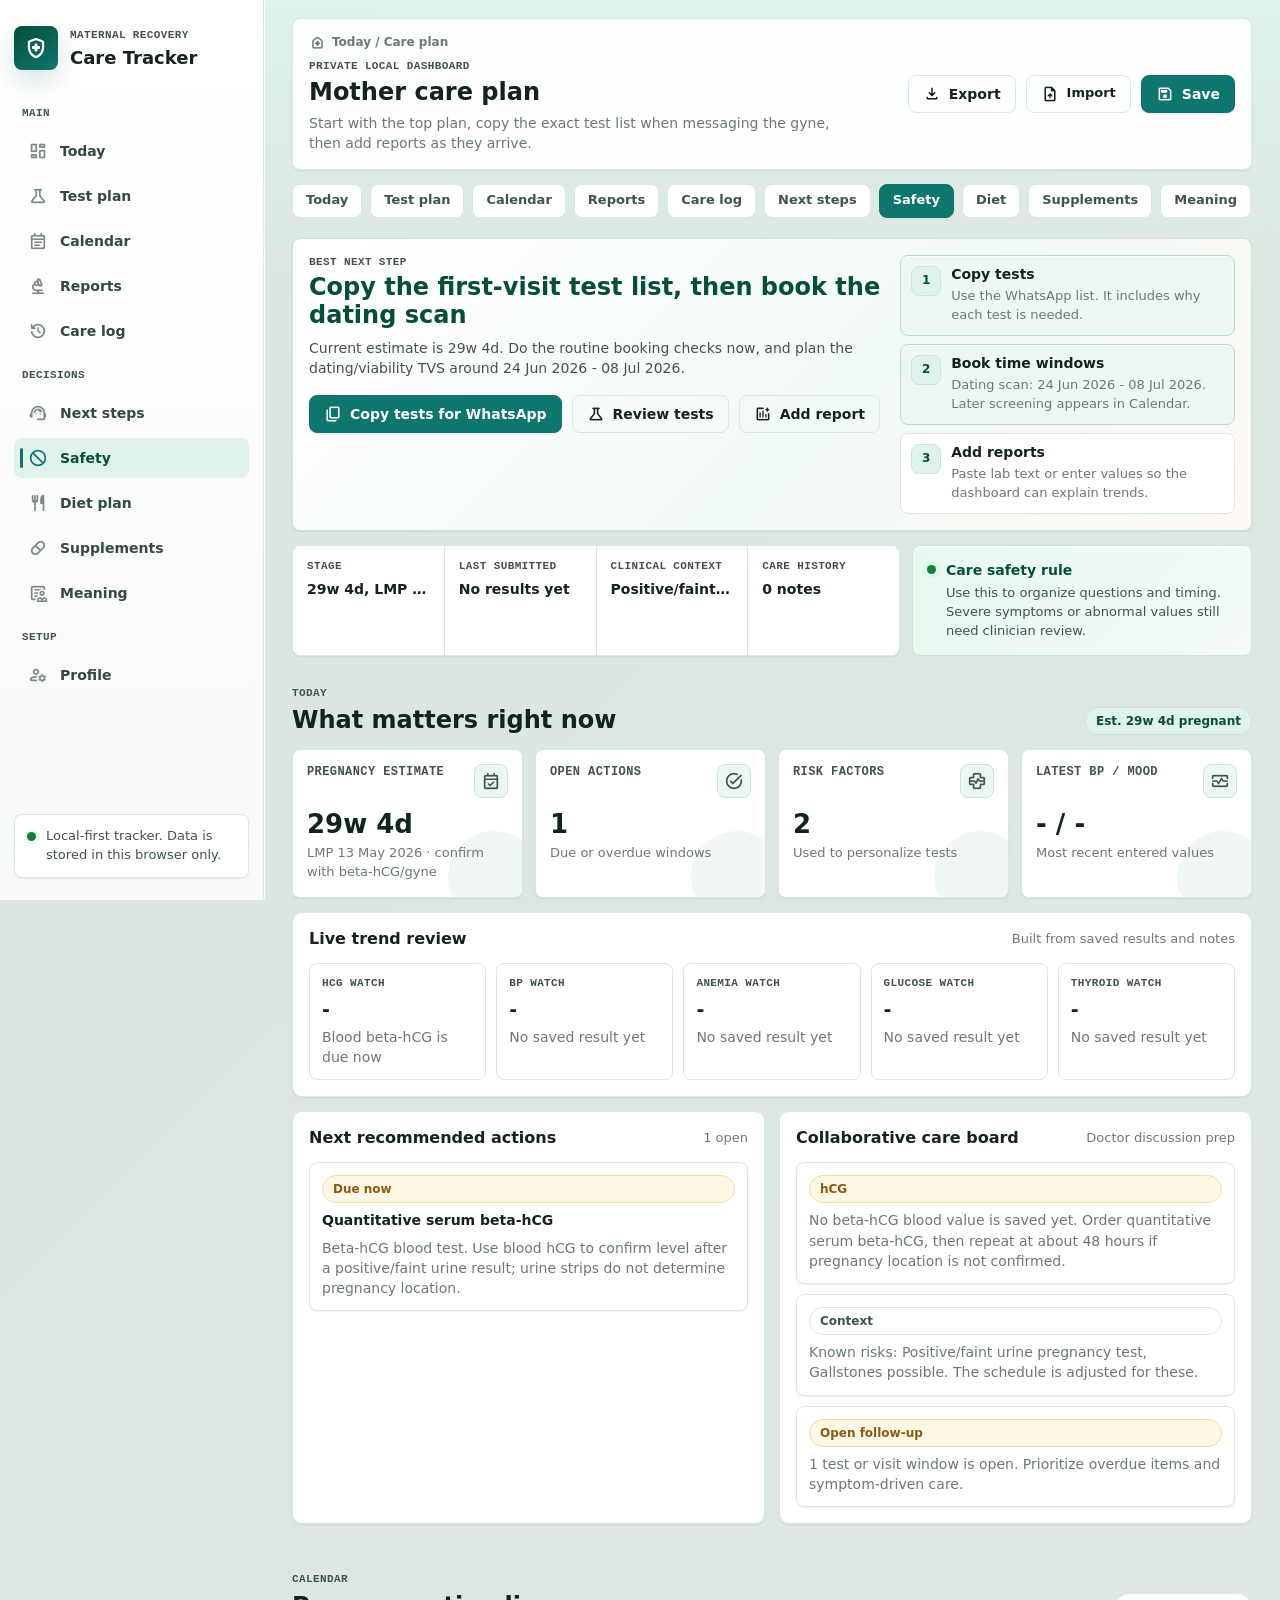
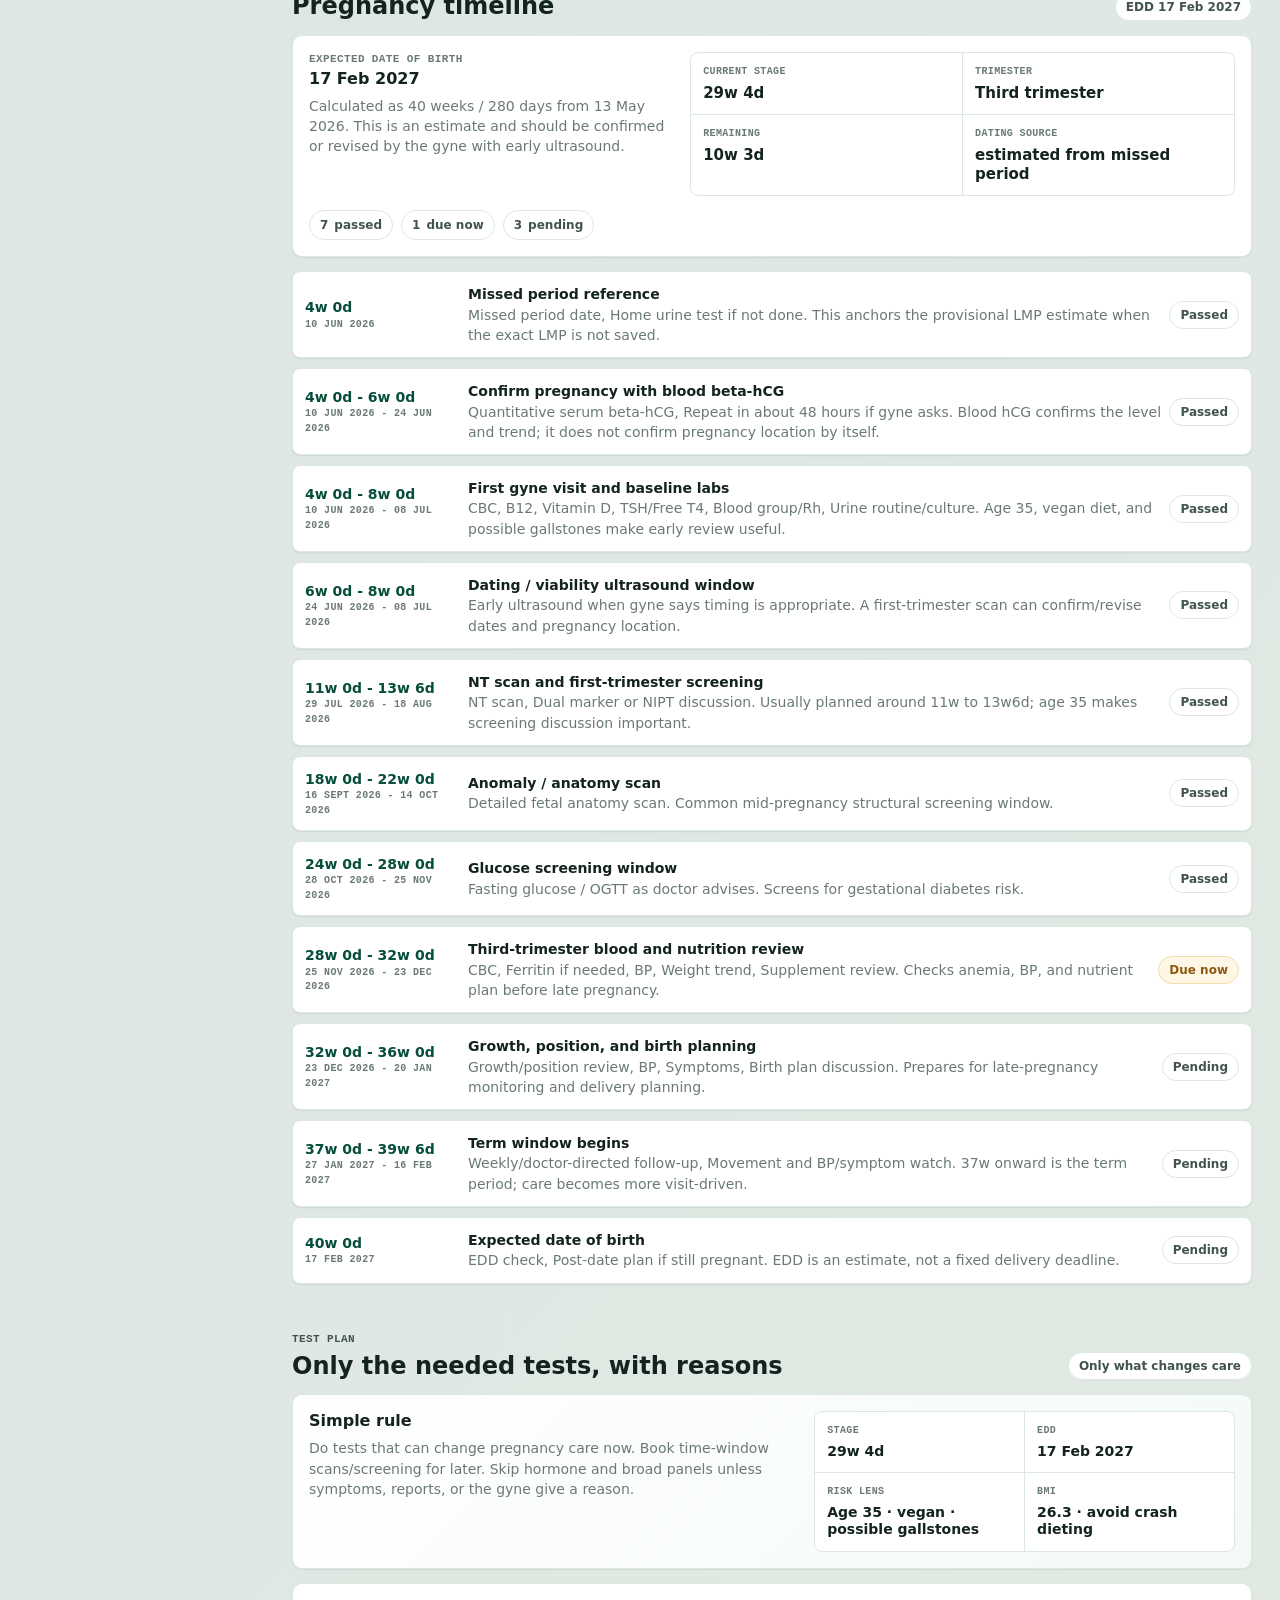
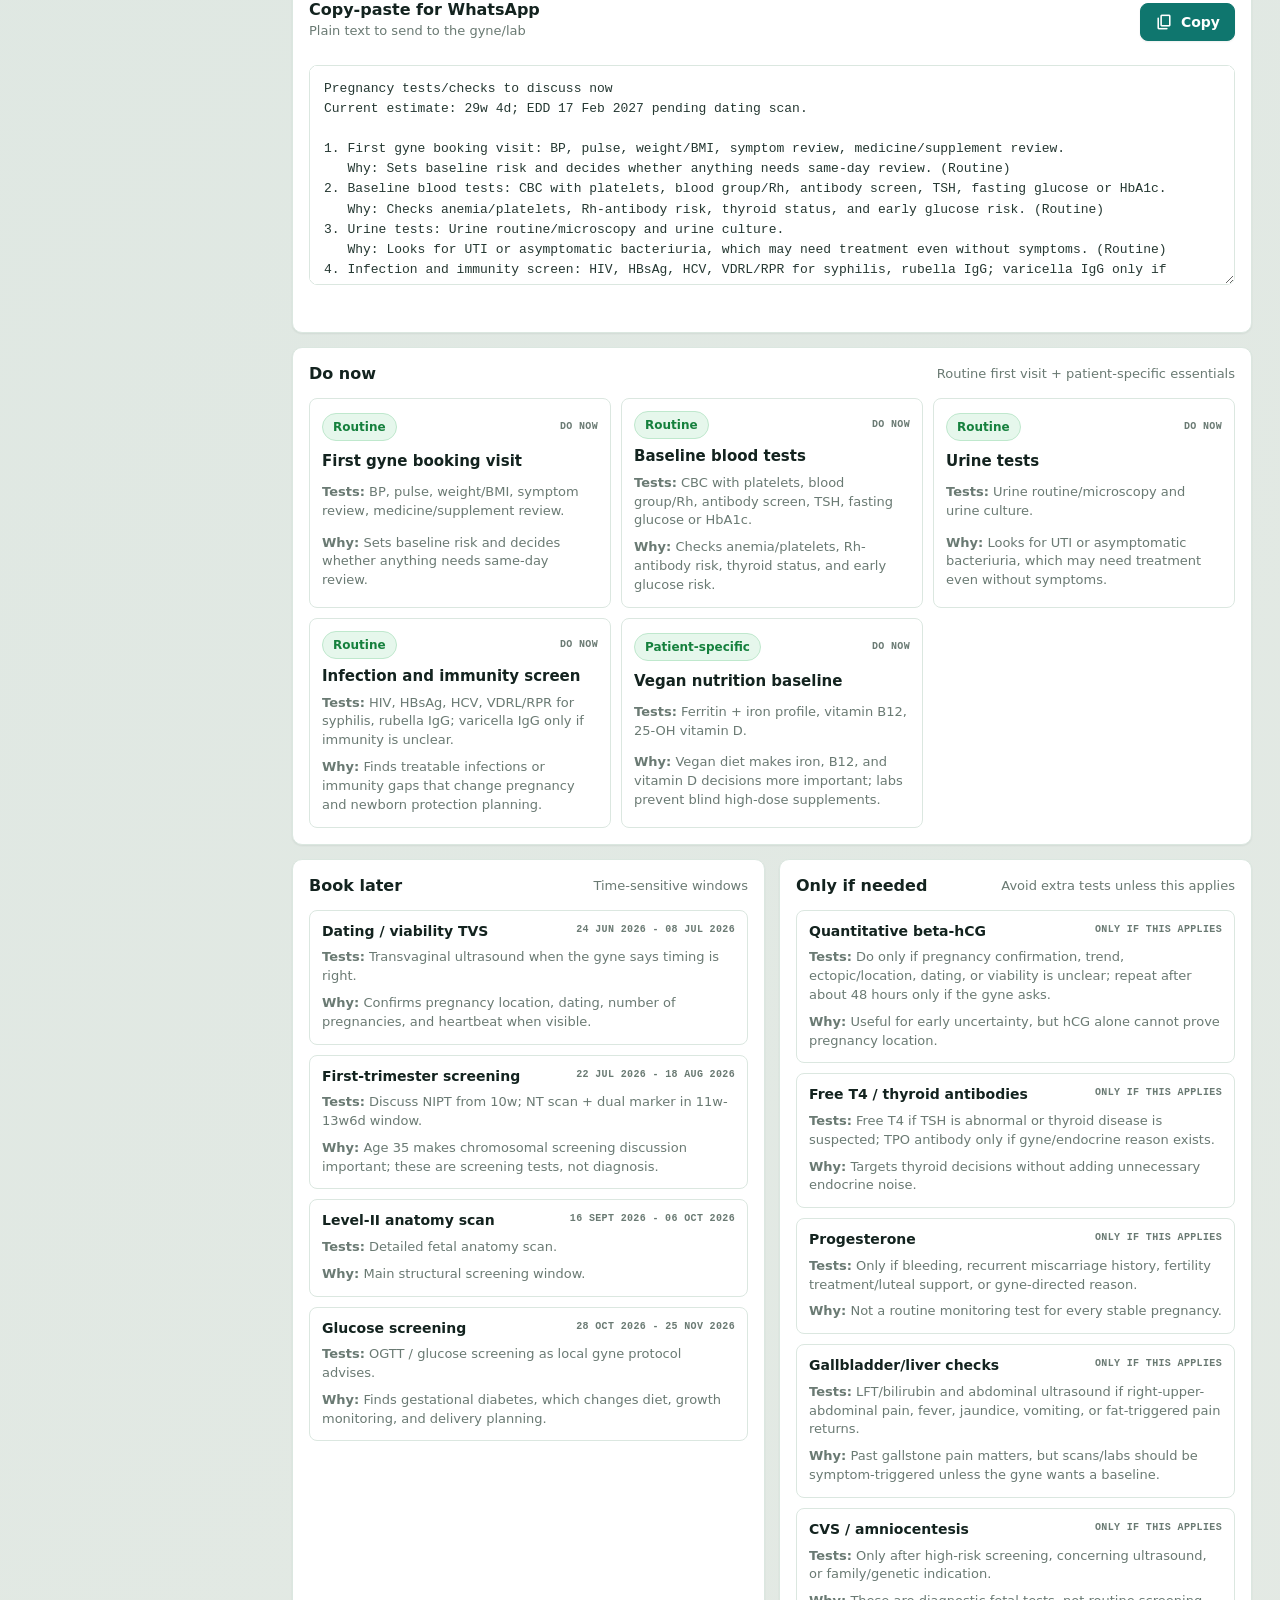
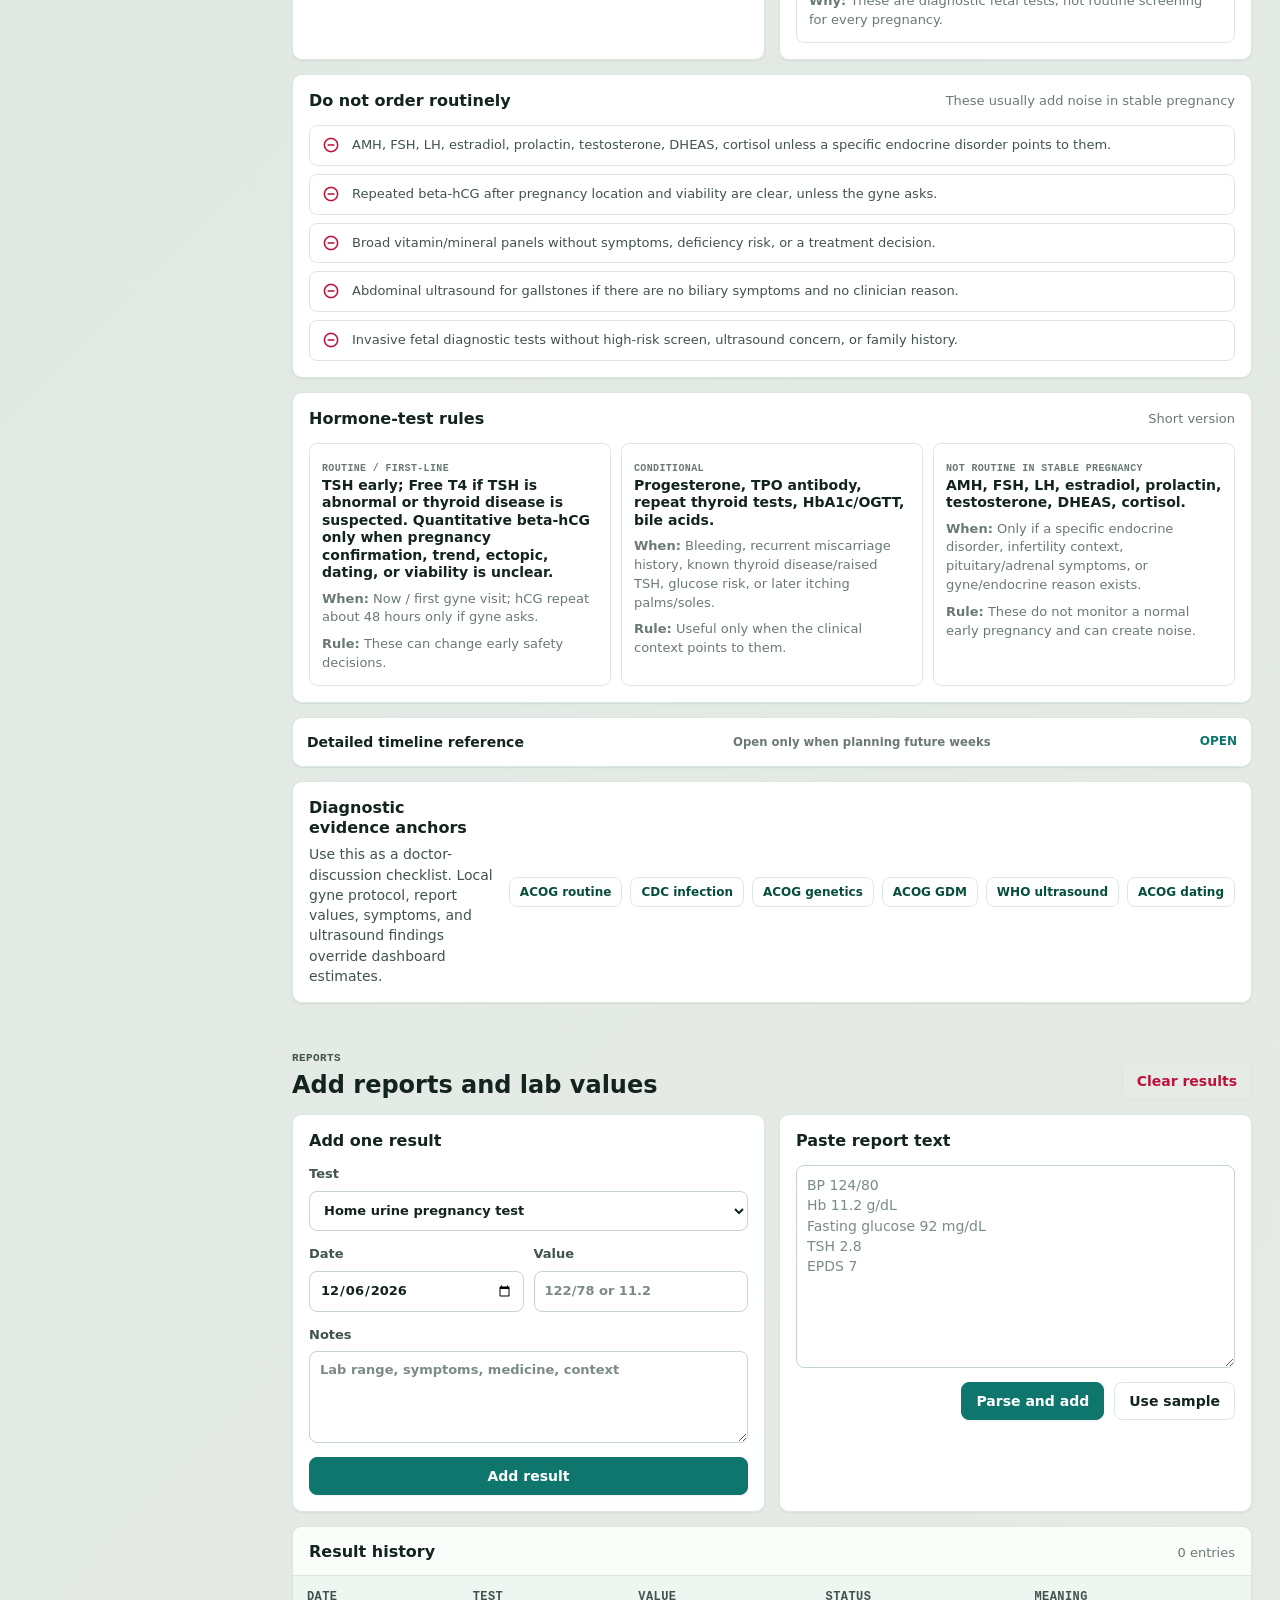
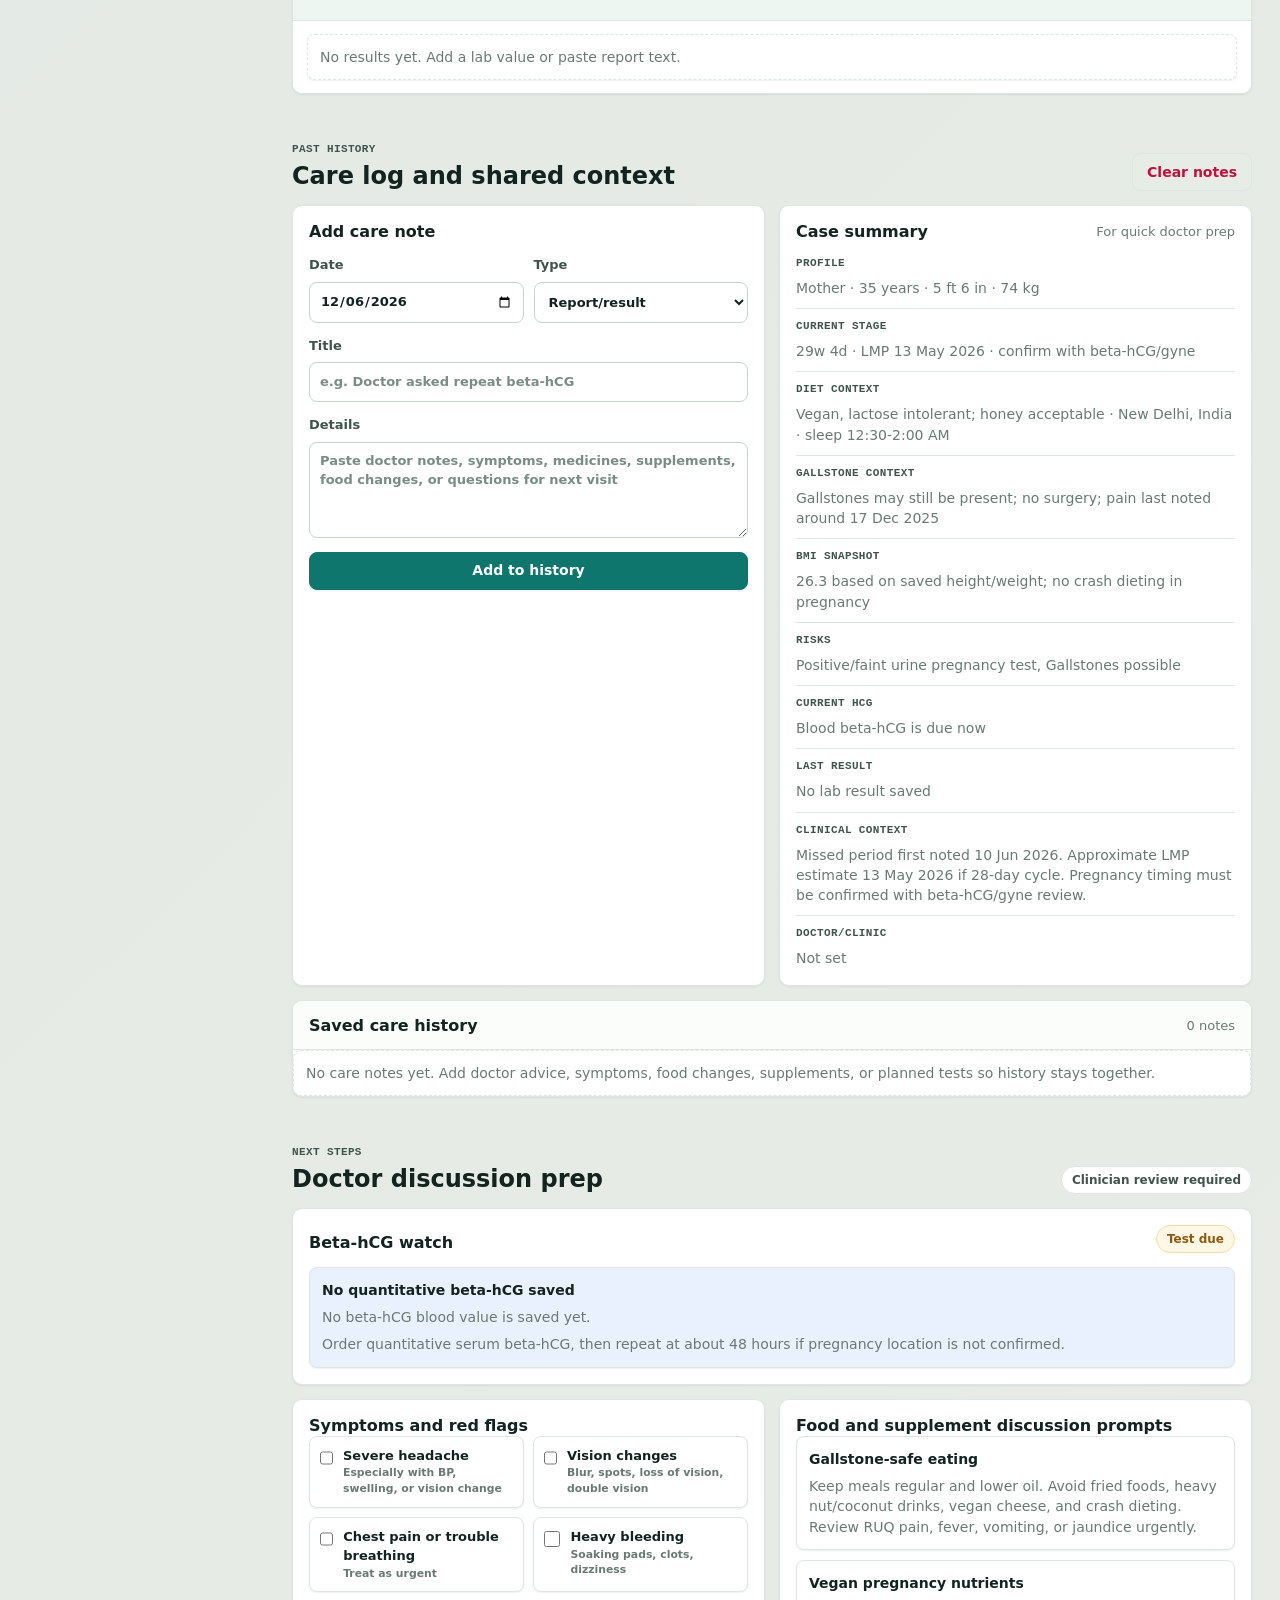
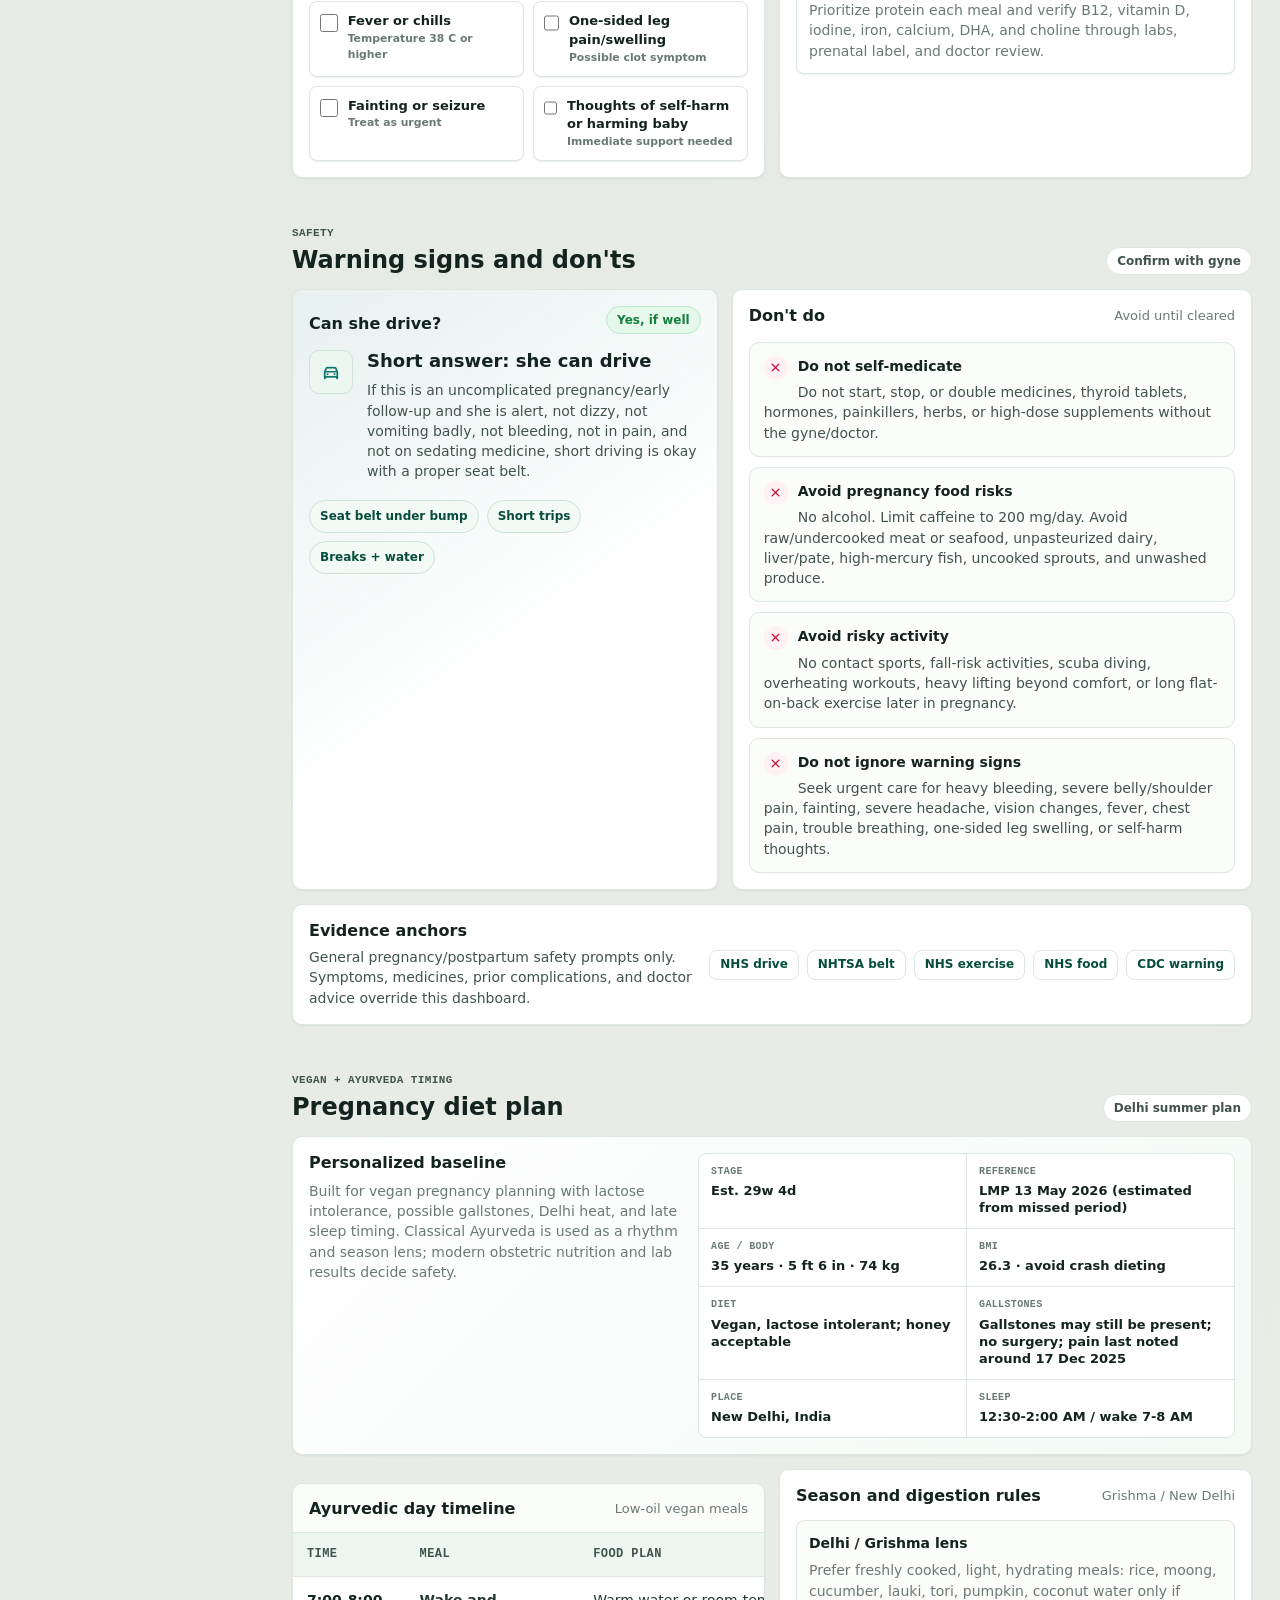
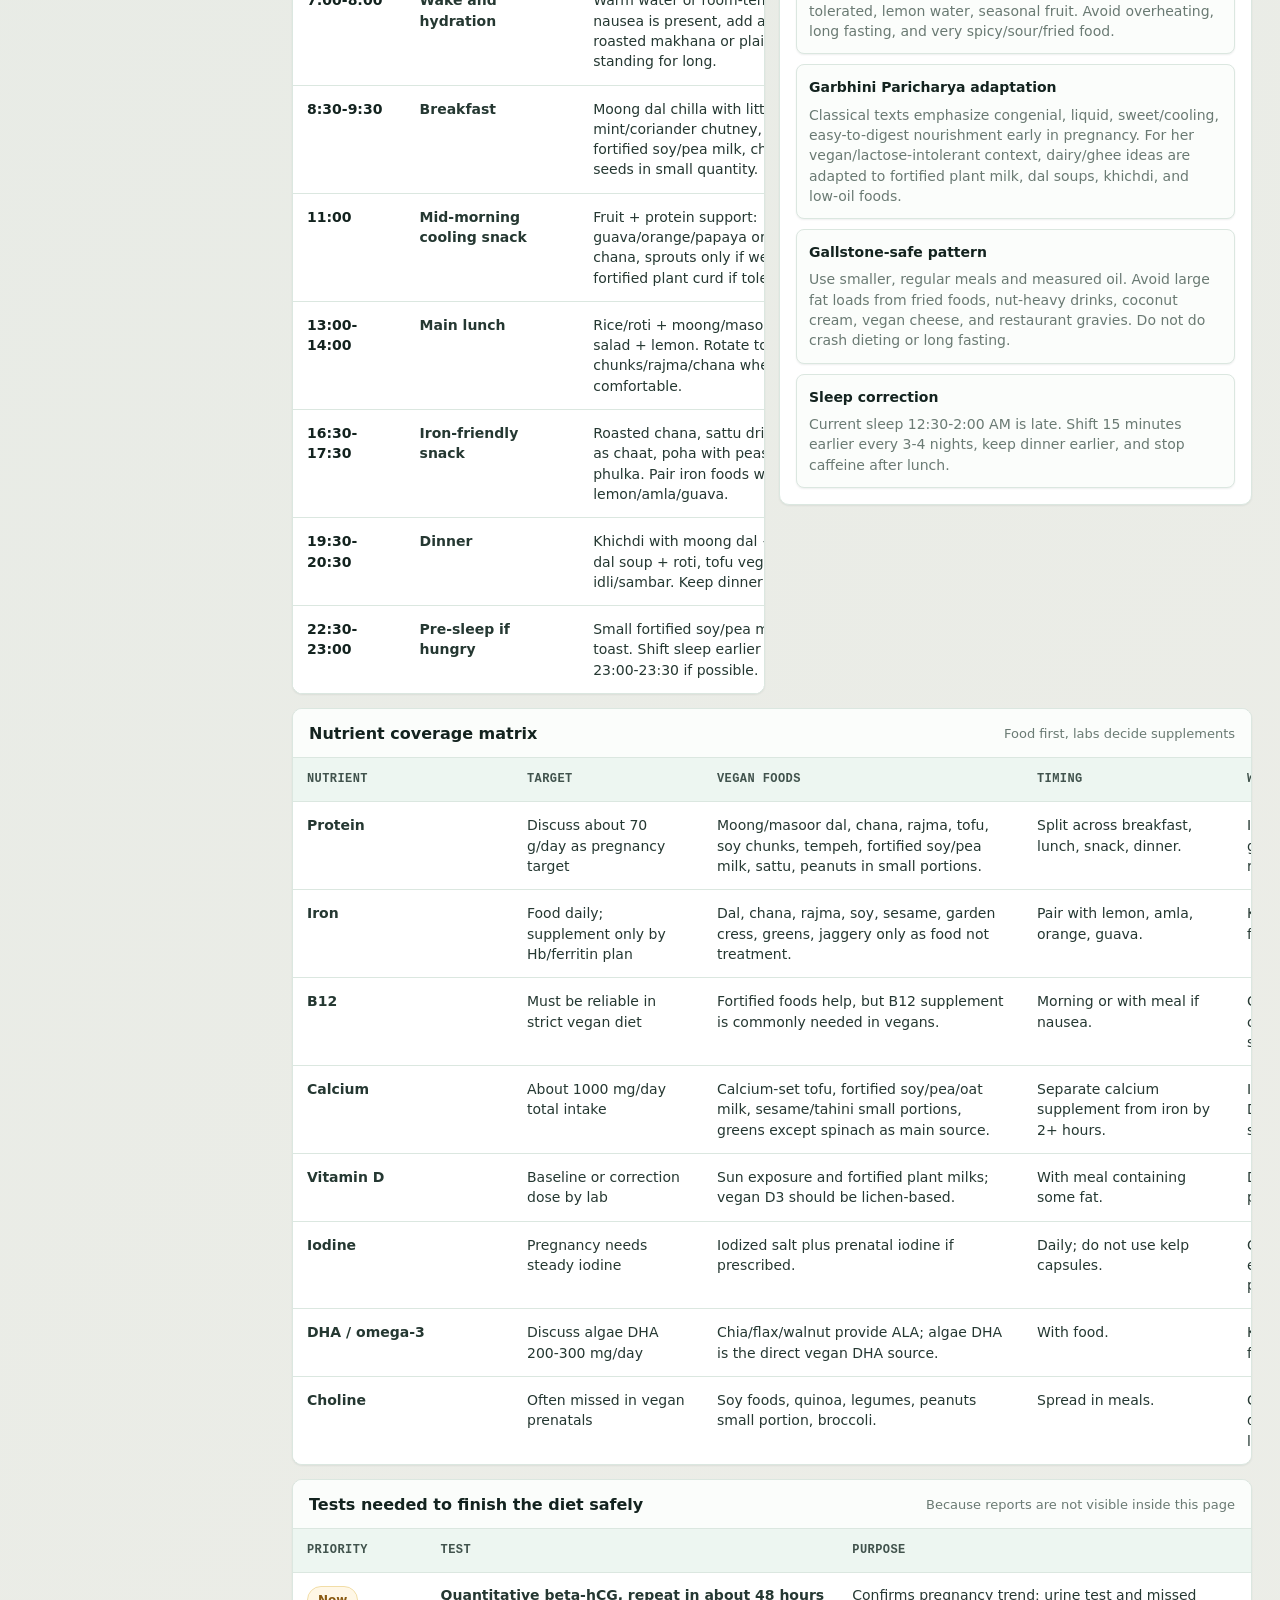
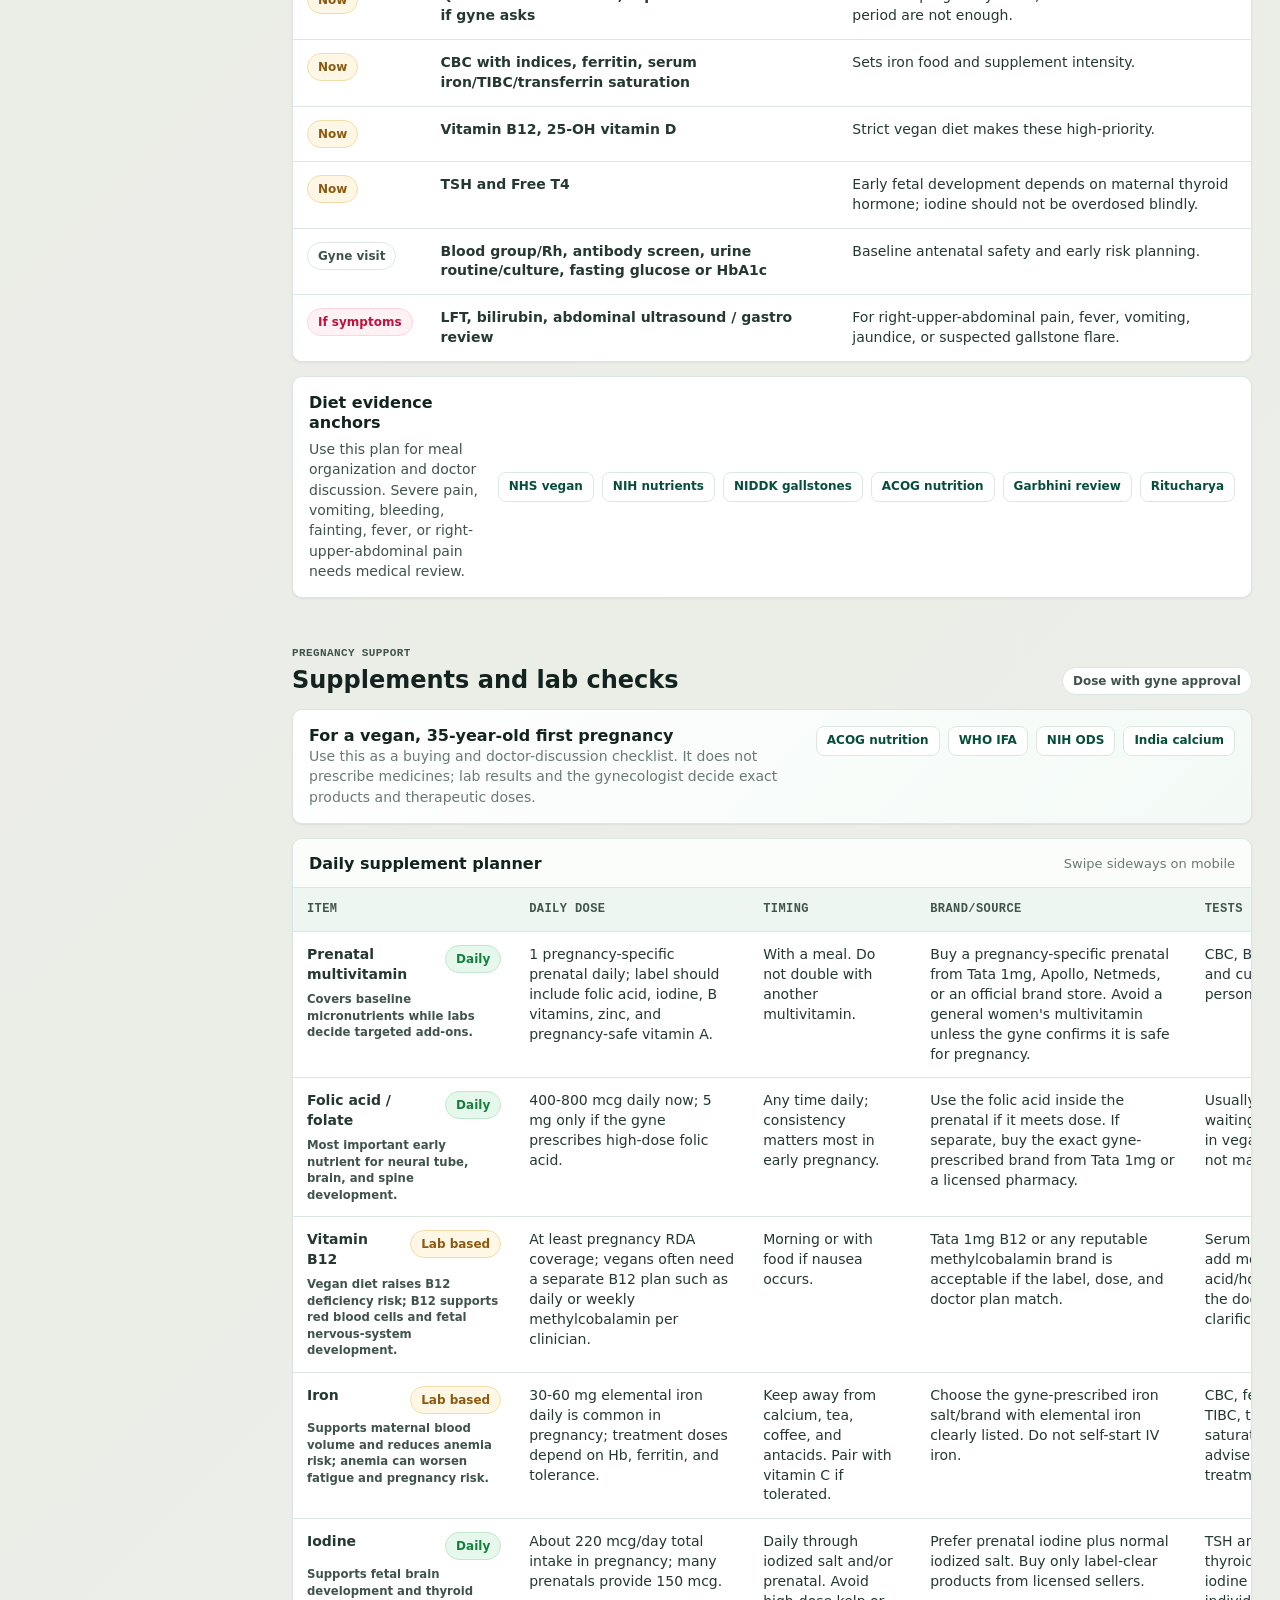
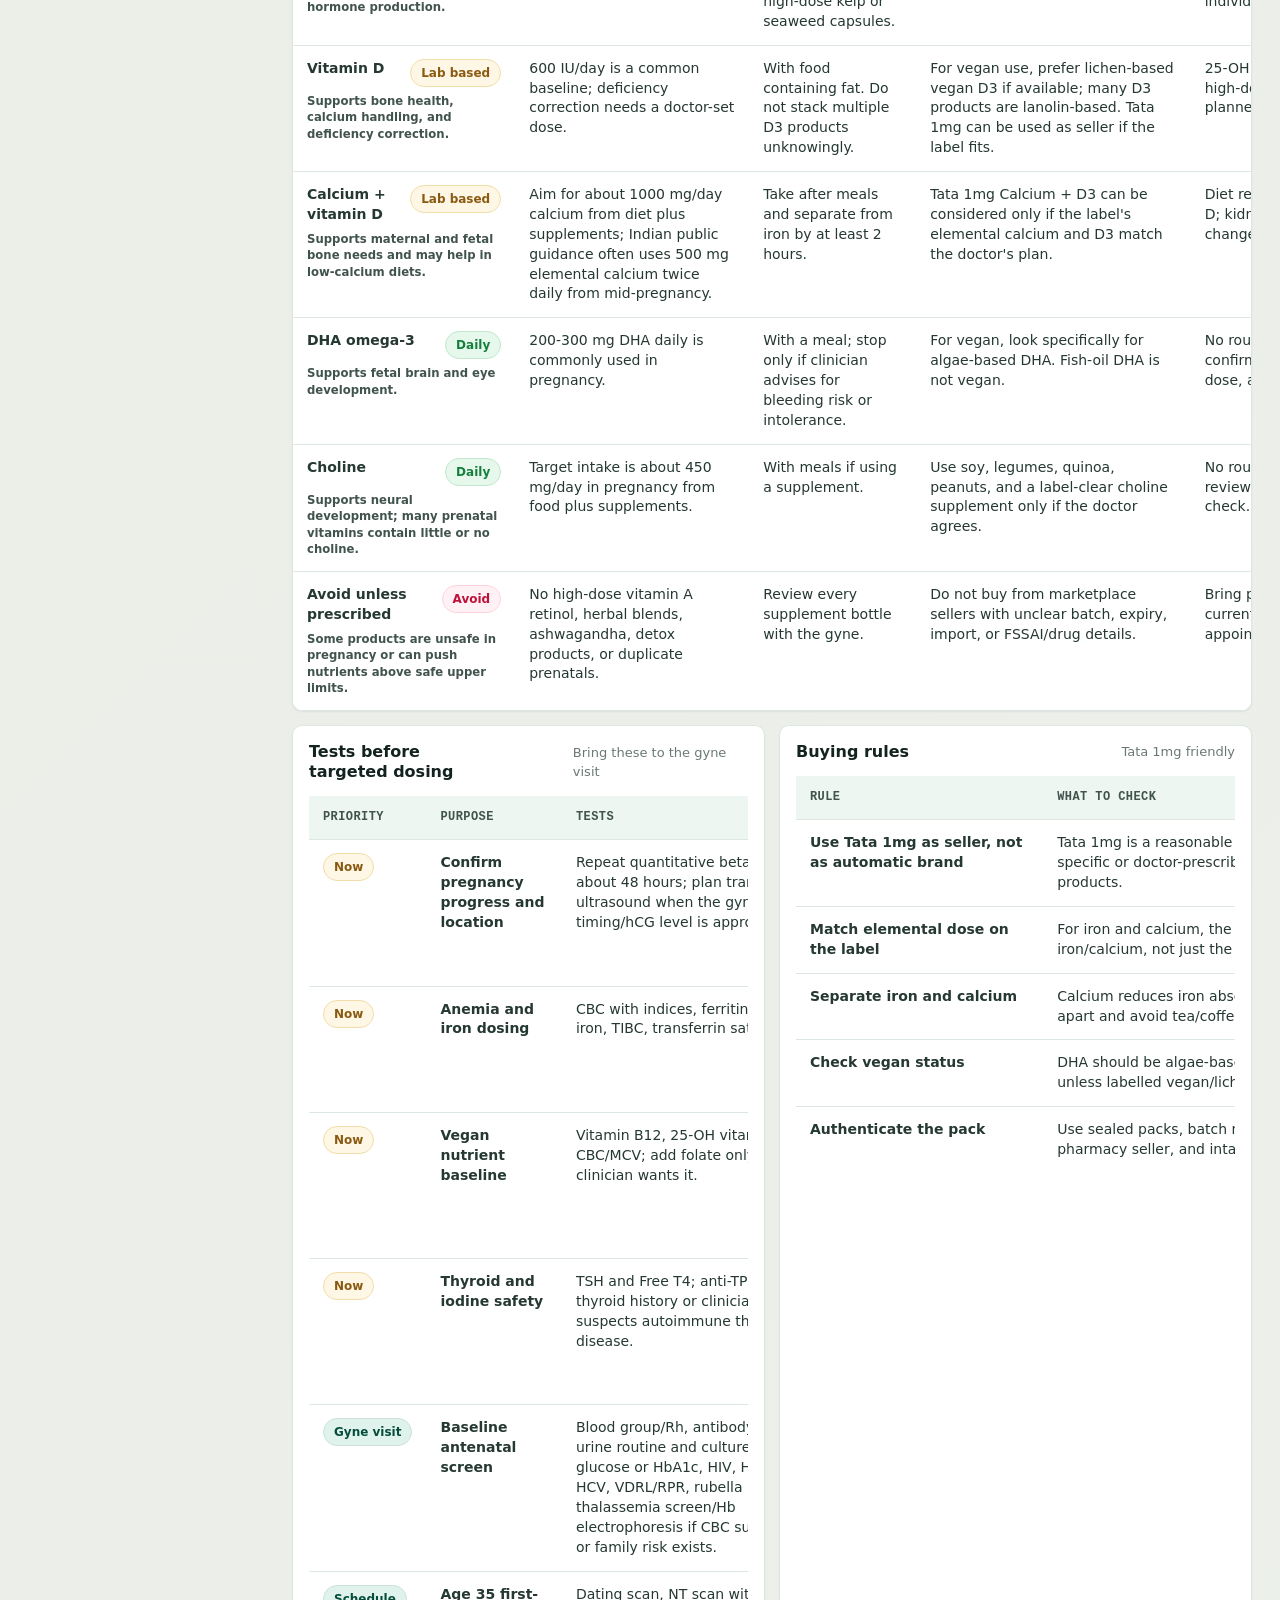
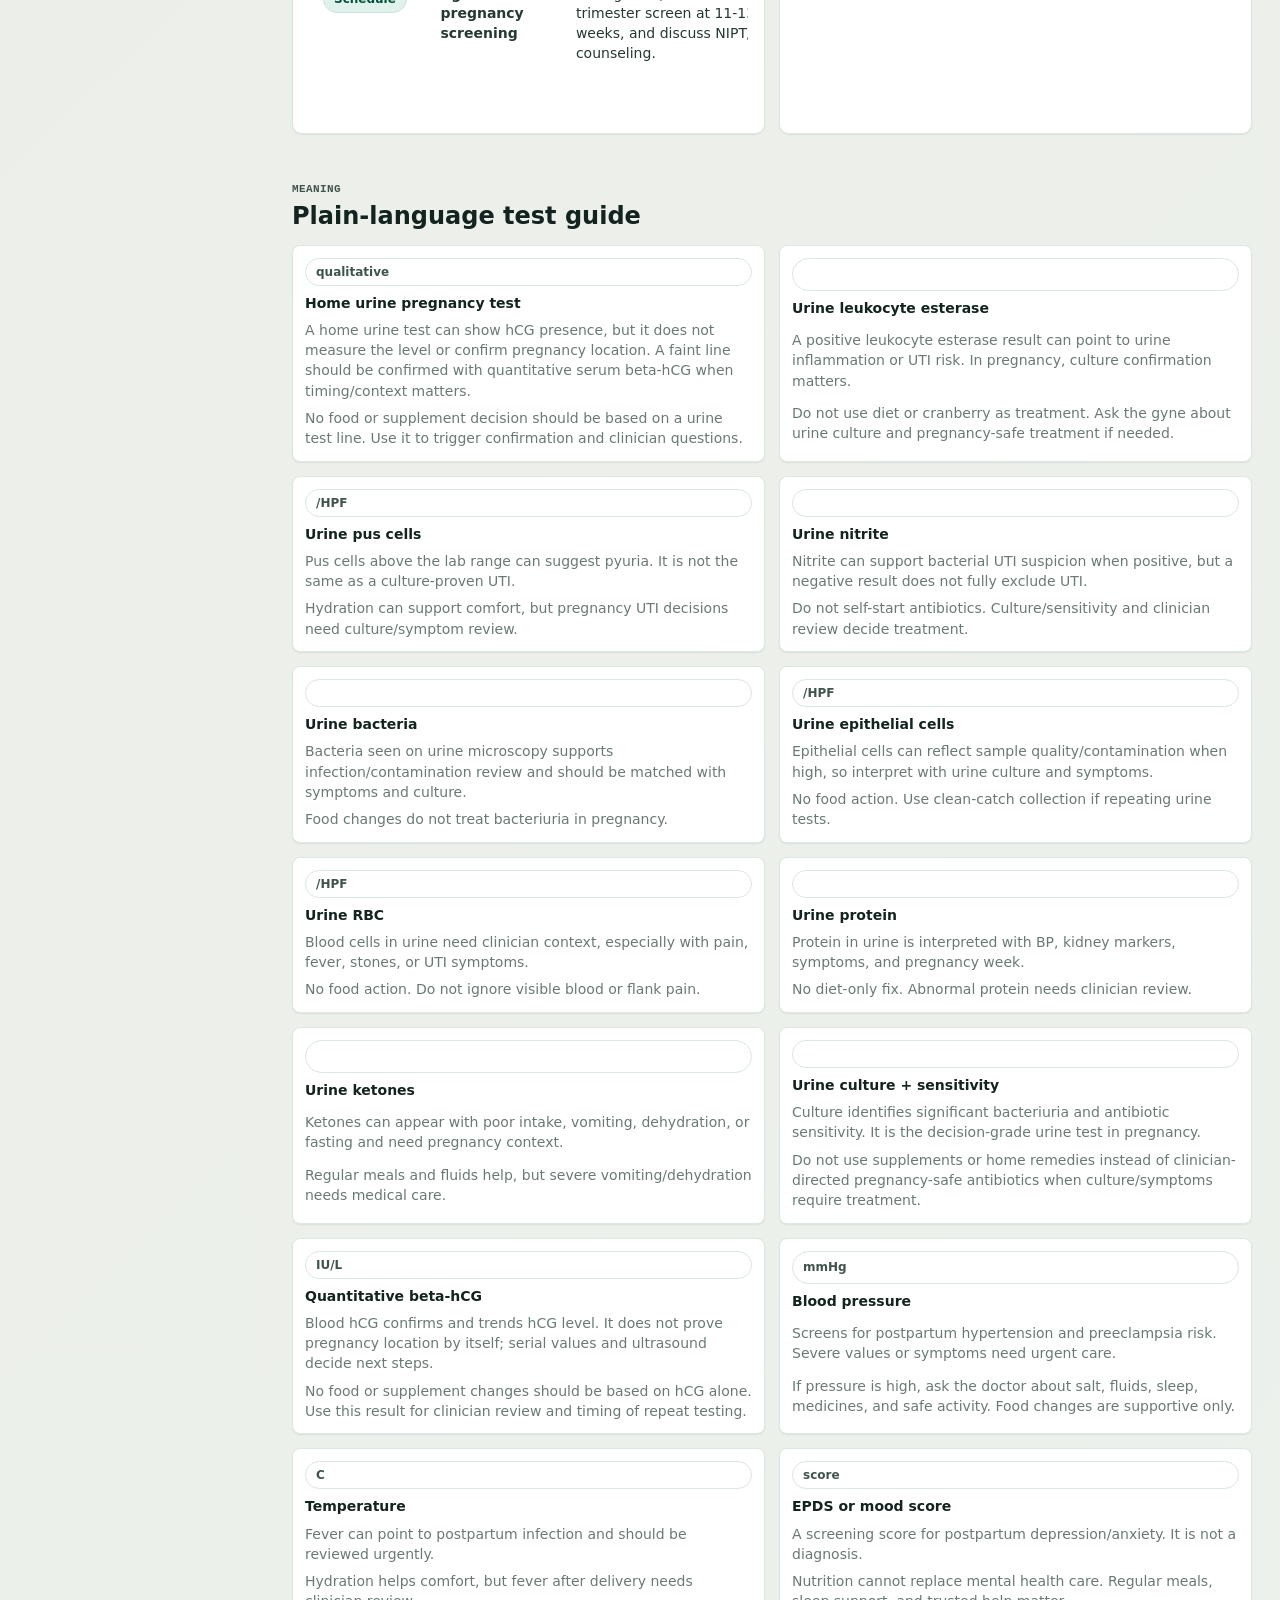
==== commit 92d5101a: "Add Healthians report result support" ====
--- a/index.html
+++ b/index.html
@@ -635,6 +635,6 @@
       </main>
     </div>
 
-    <script src="app.js?v=usability-20260614"></script>
+    <script src="app.js?v=healthians-20260615"></script>
   </body>
 </html>
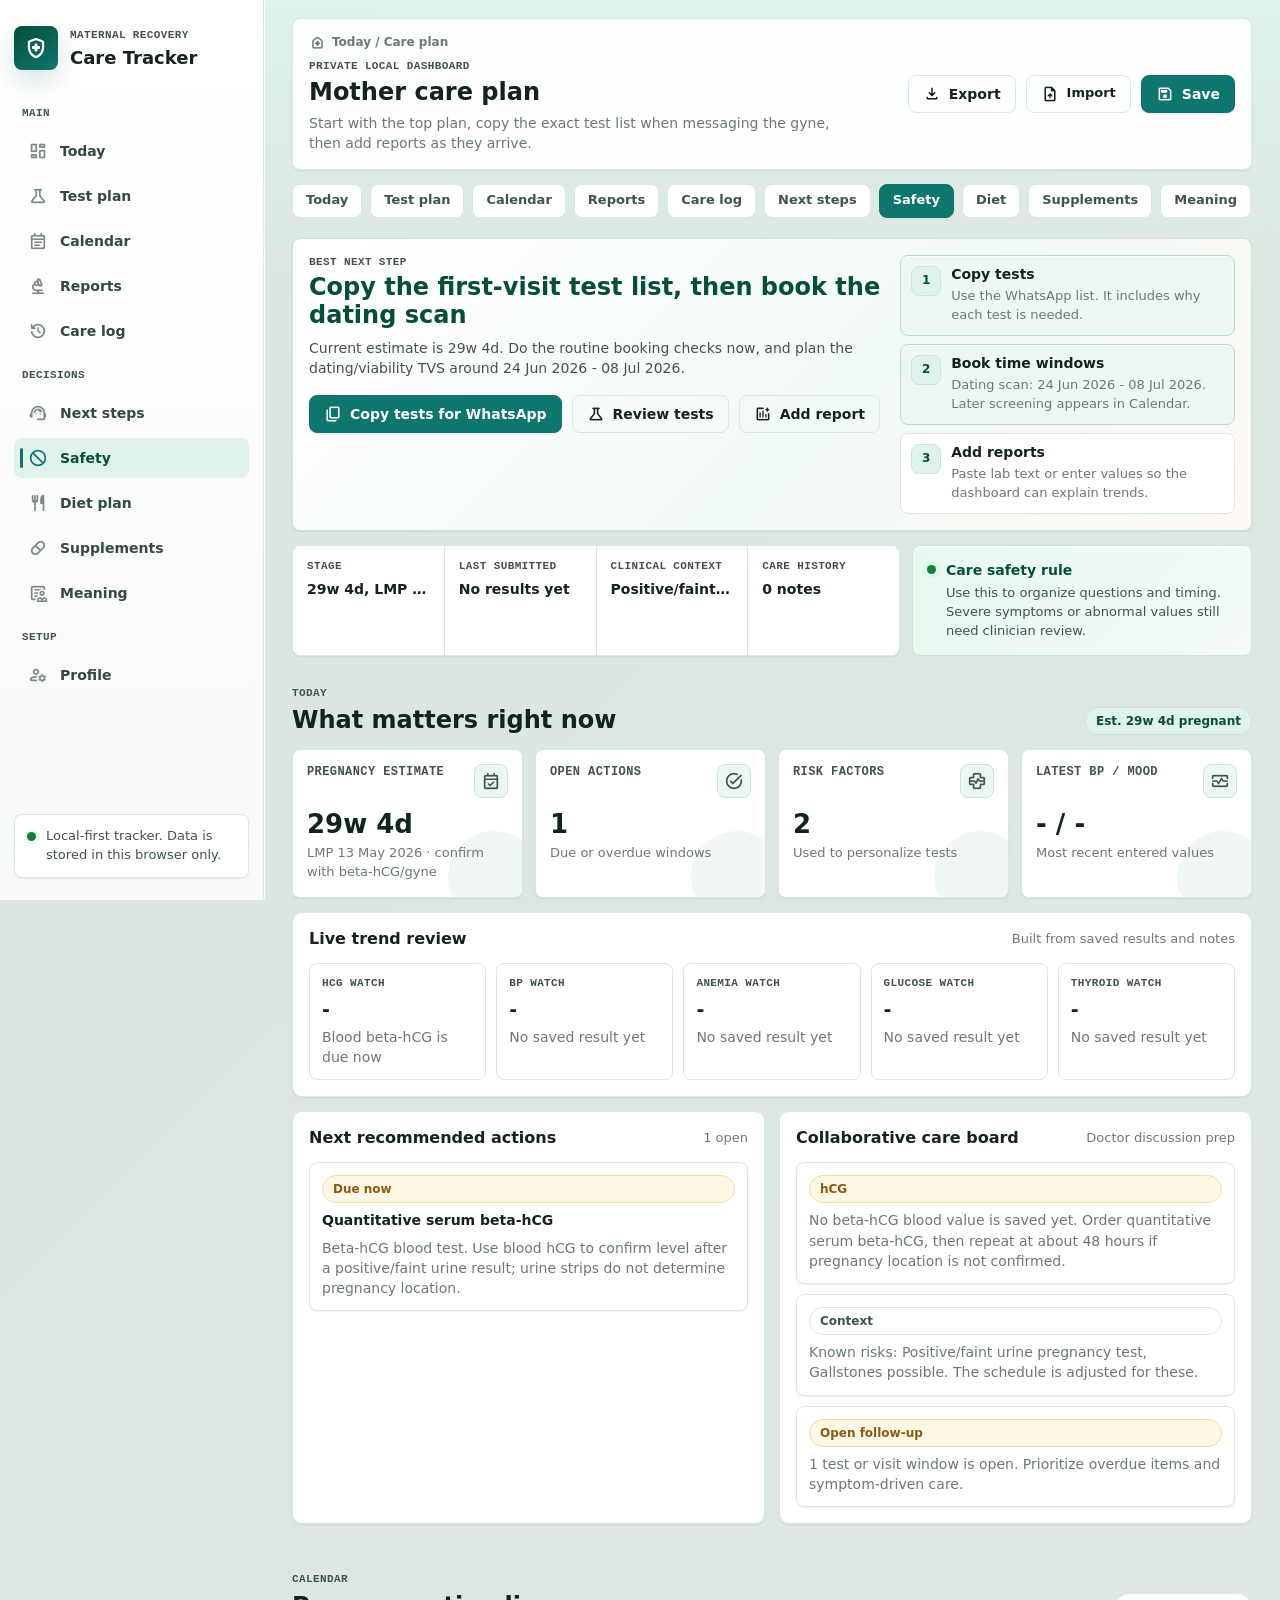
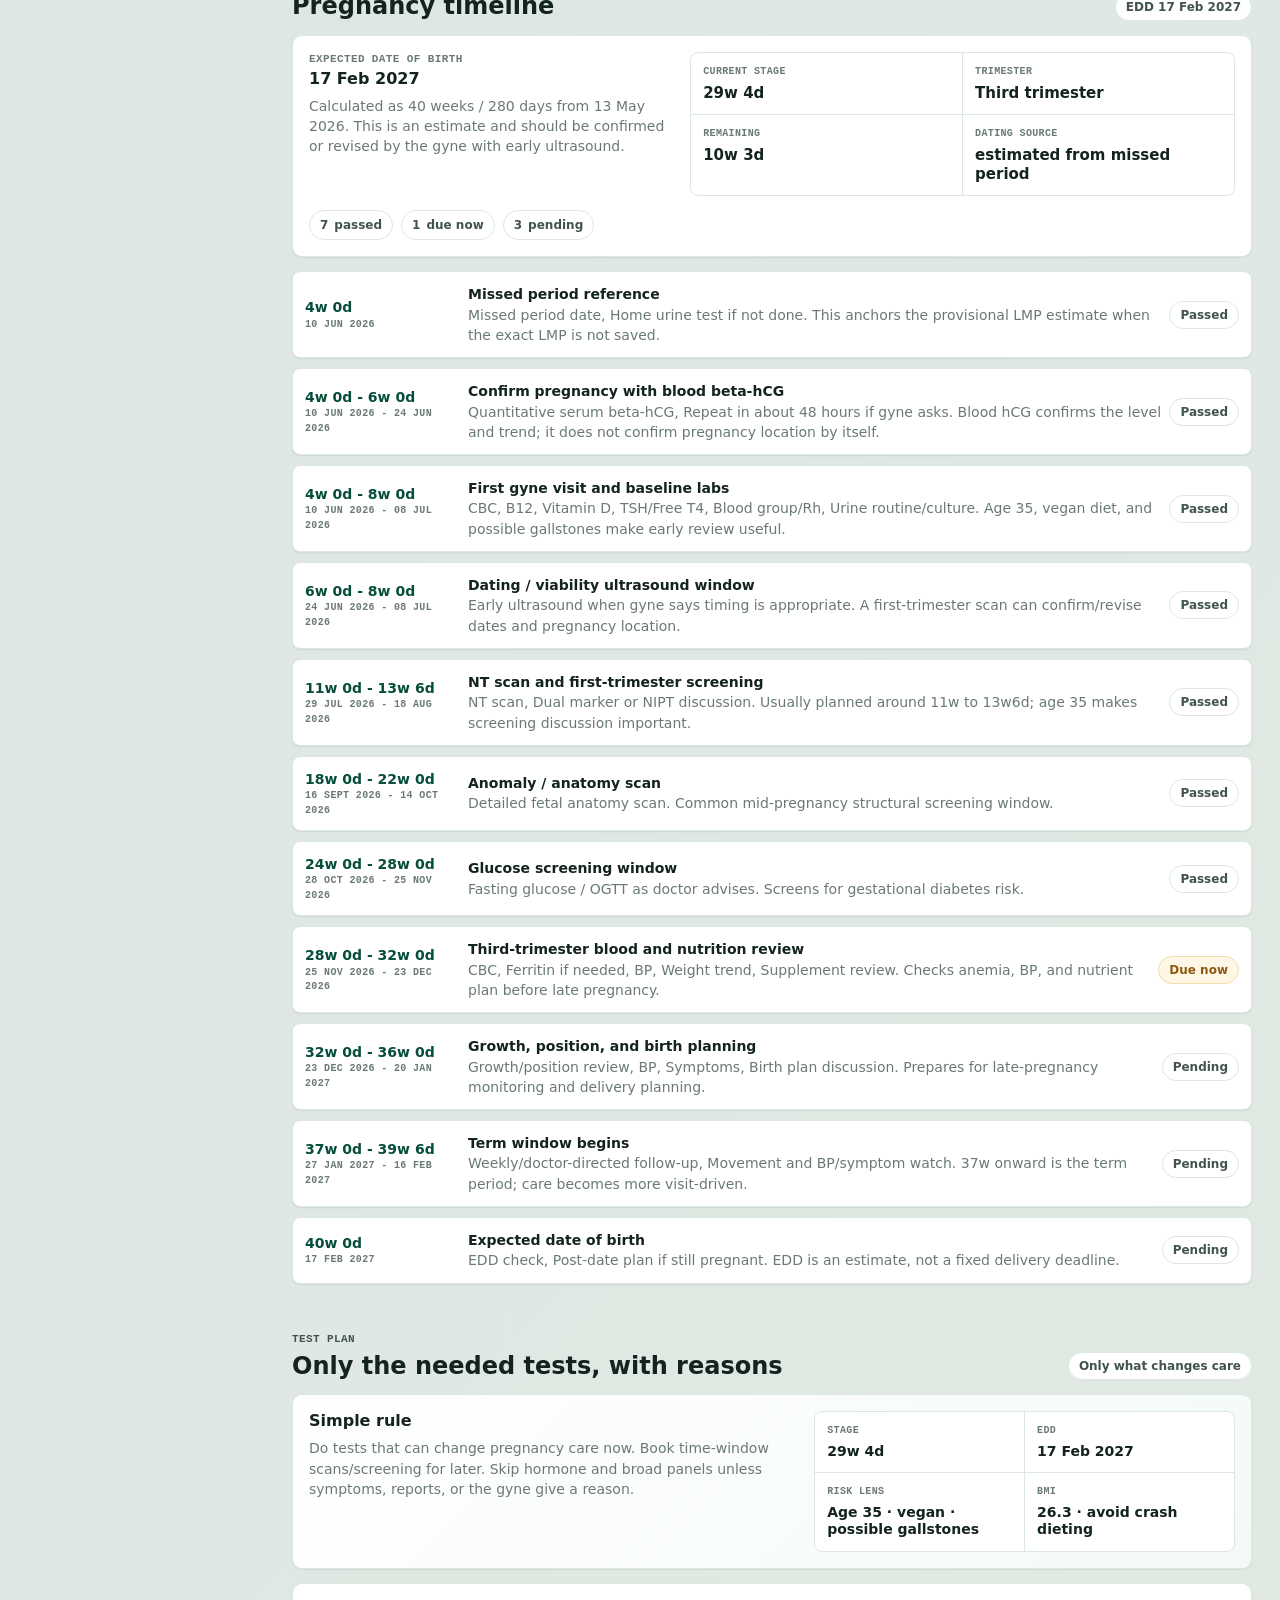
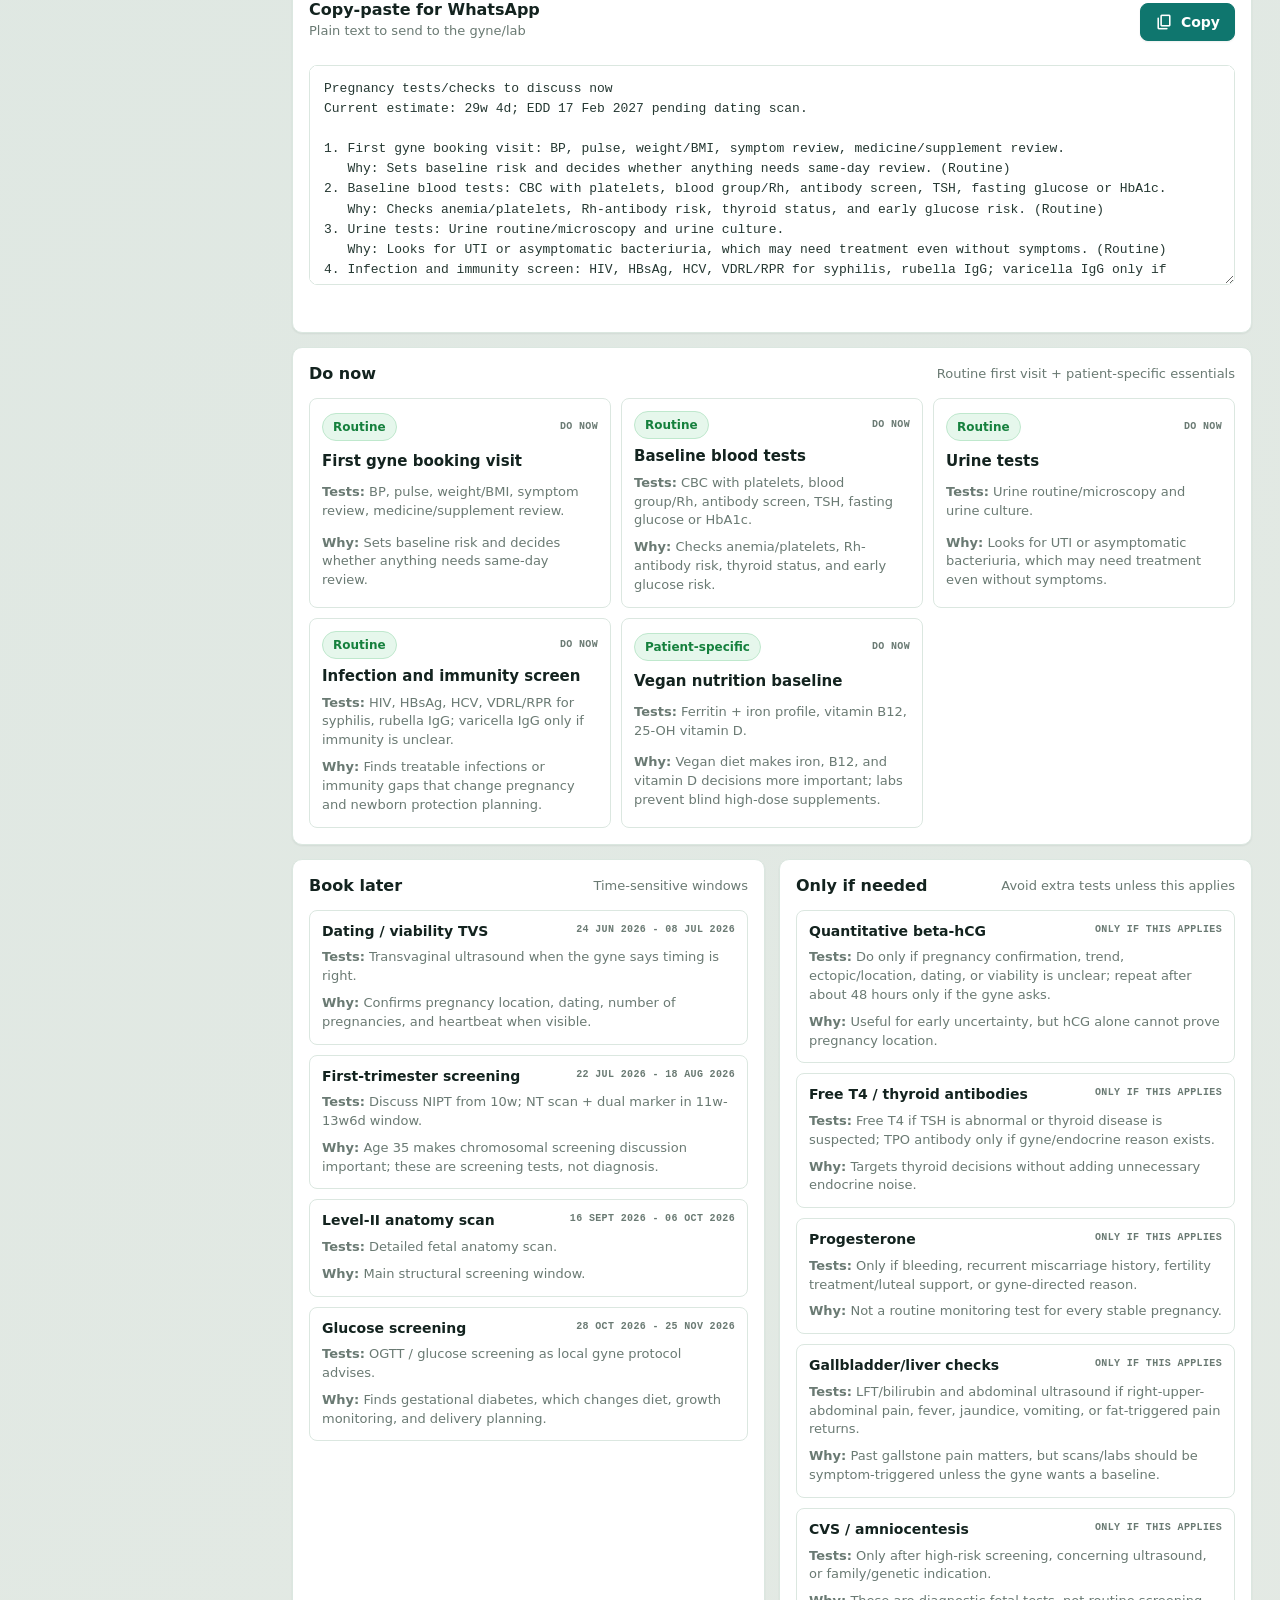
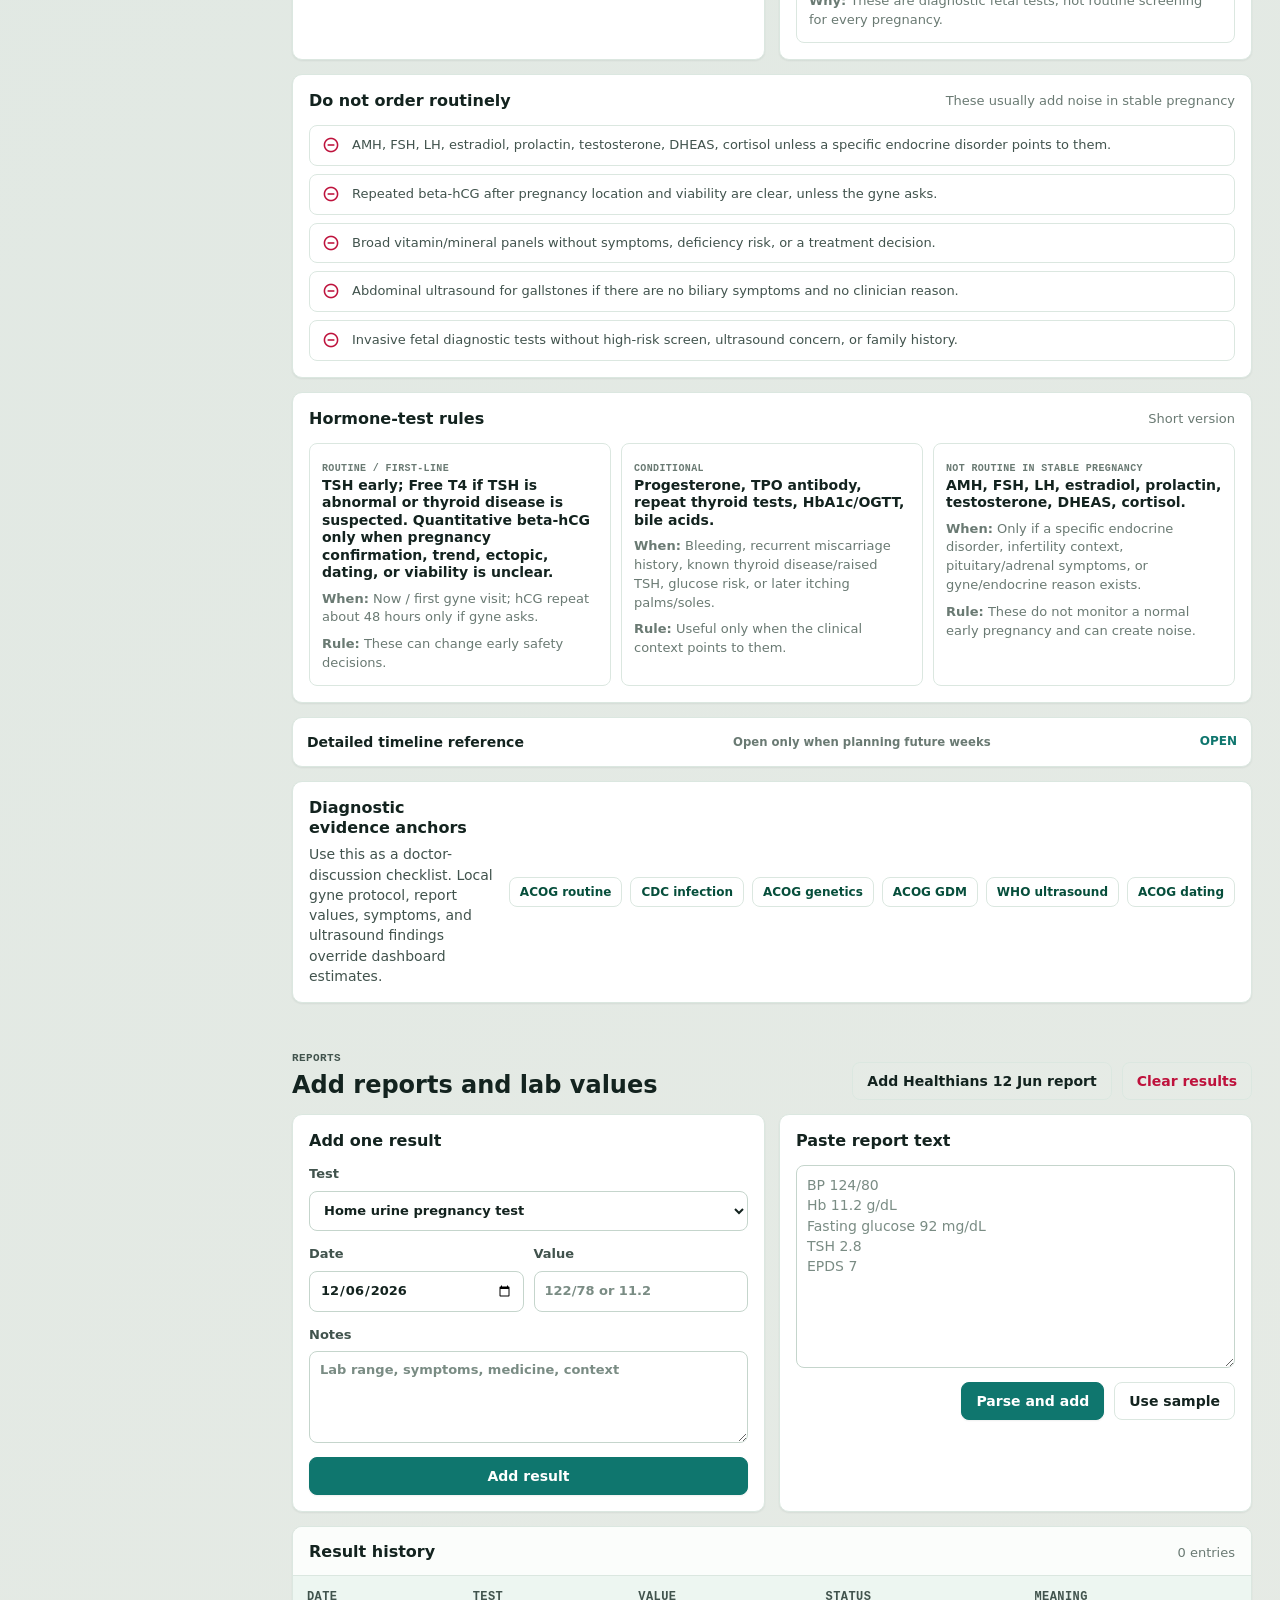
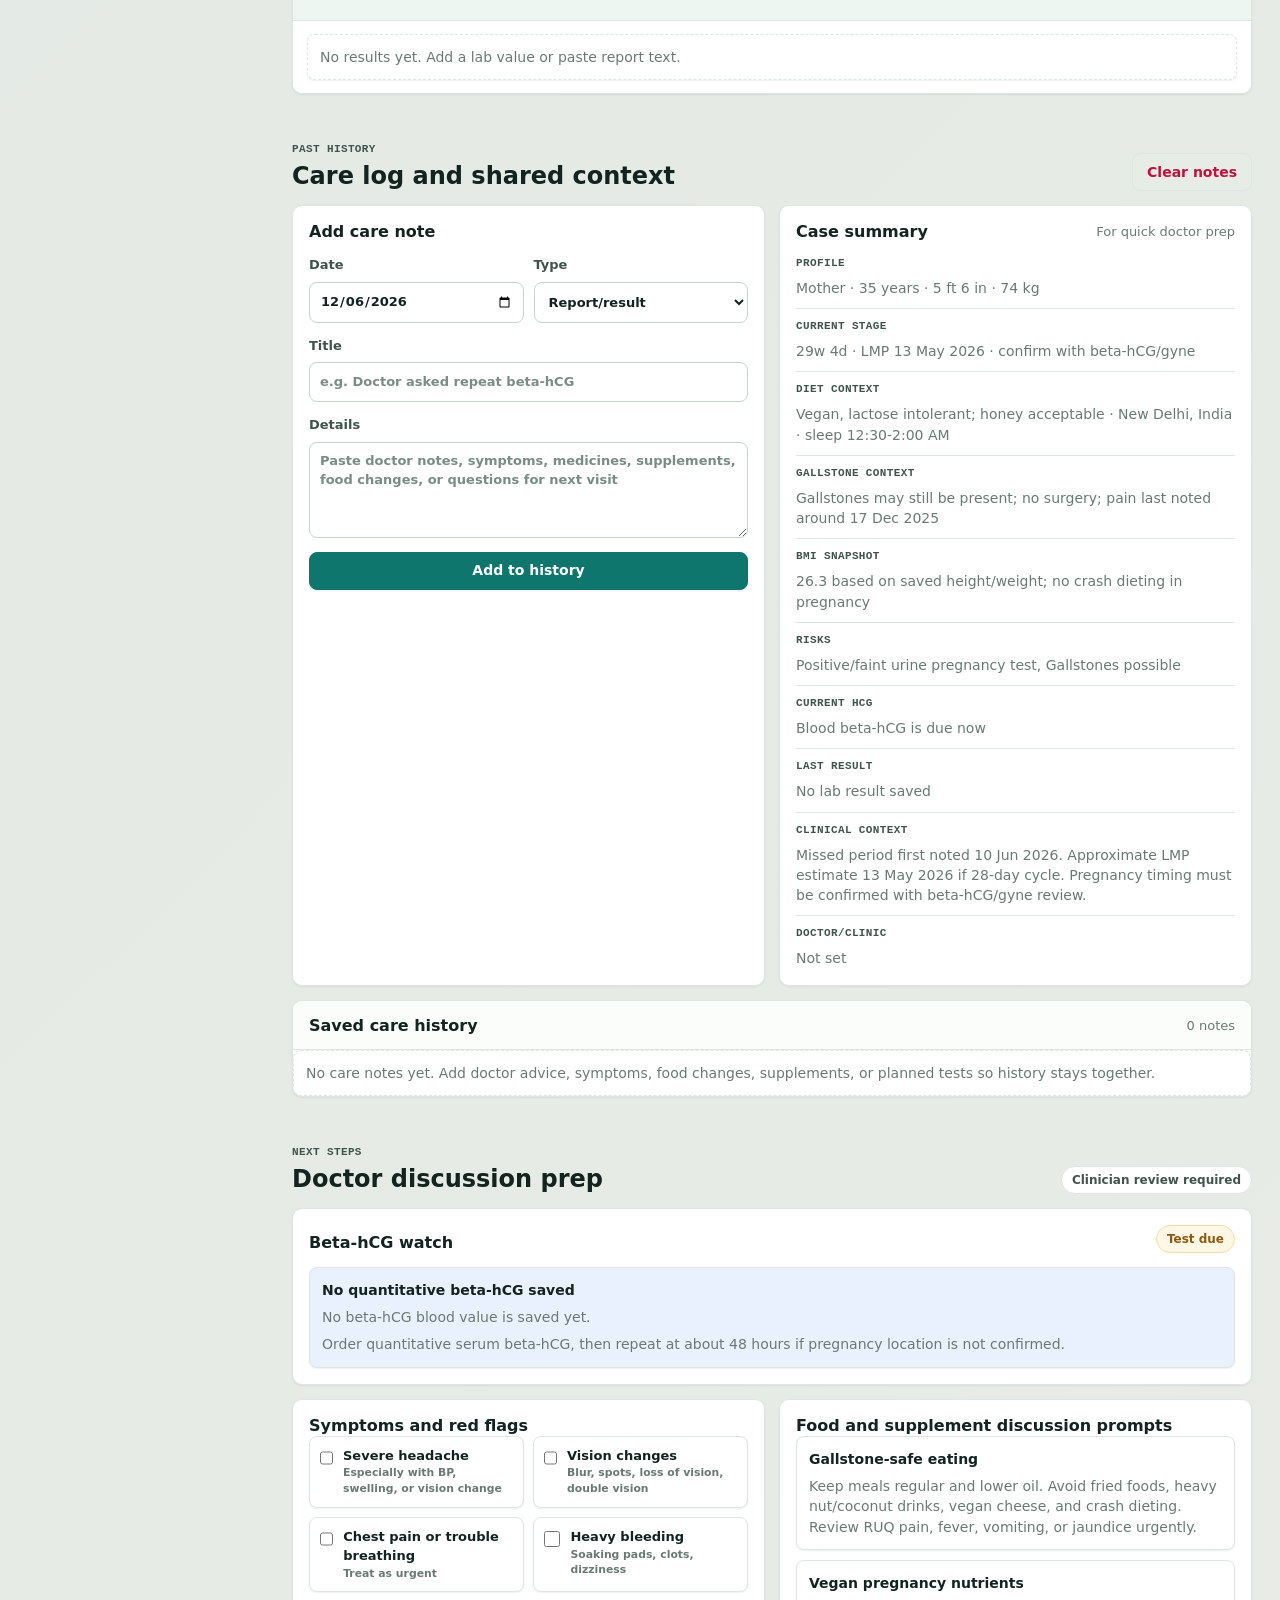
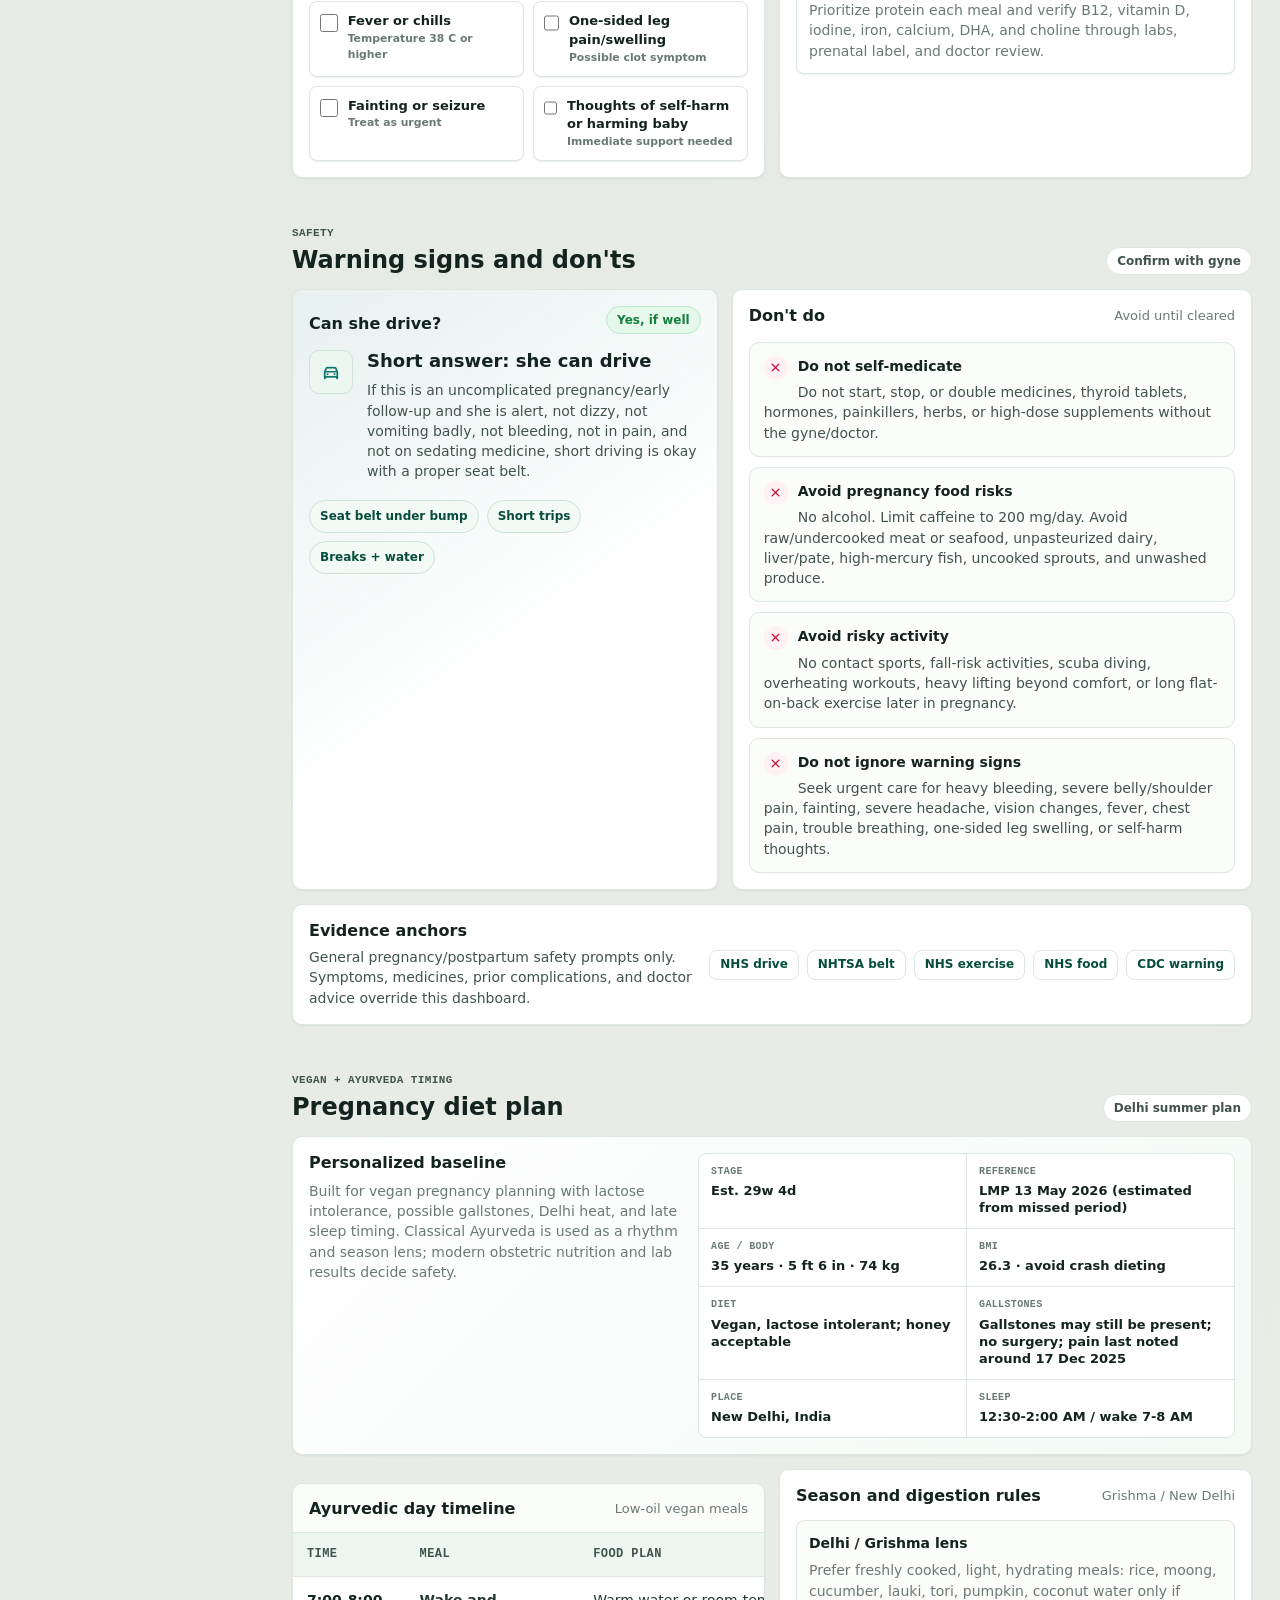
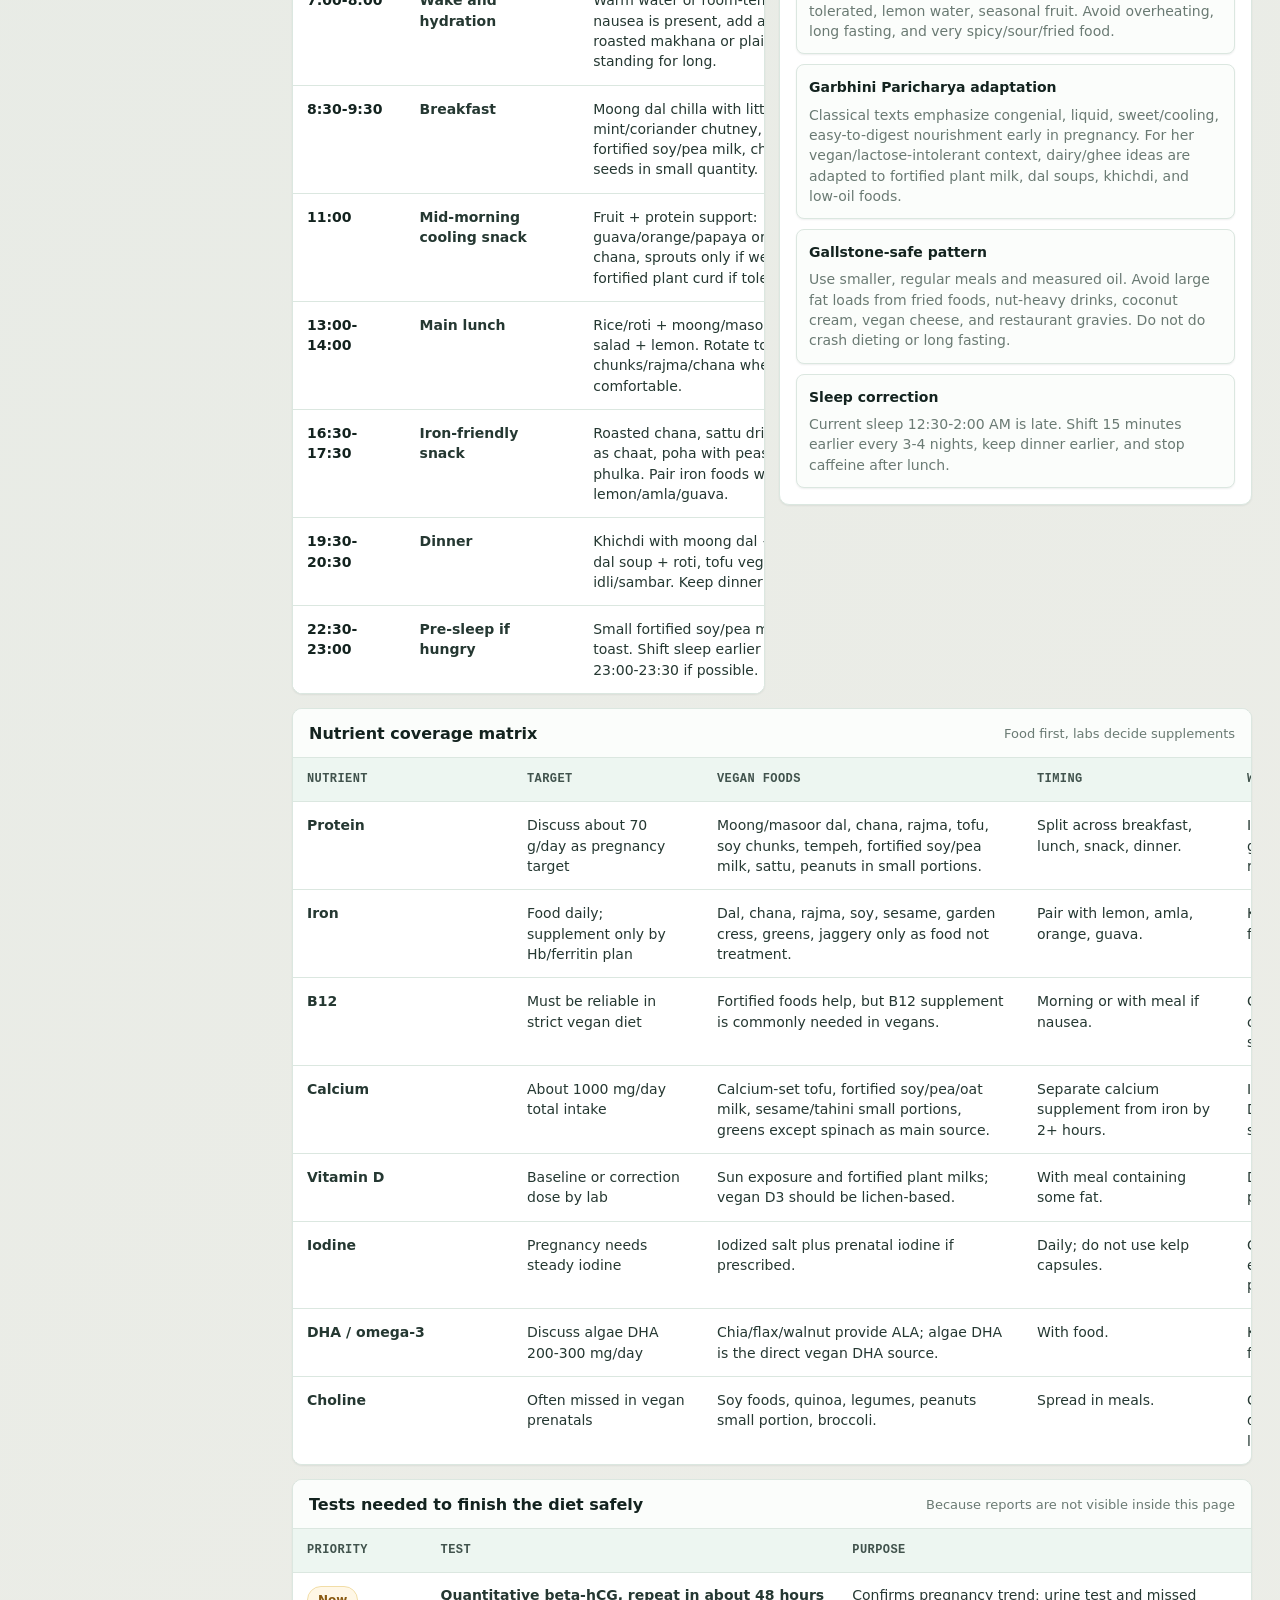
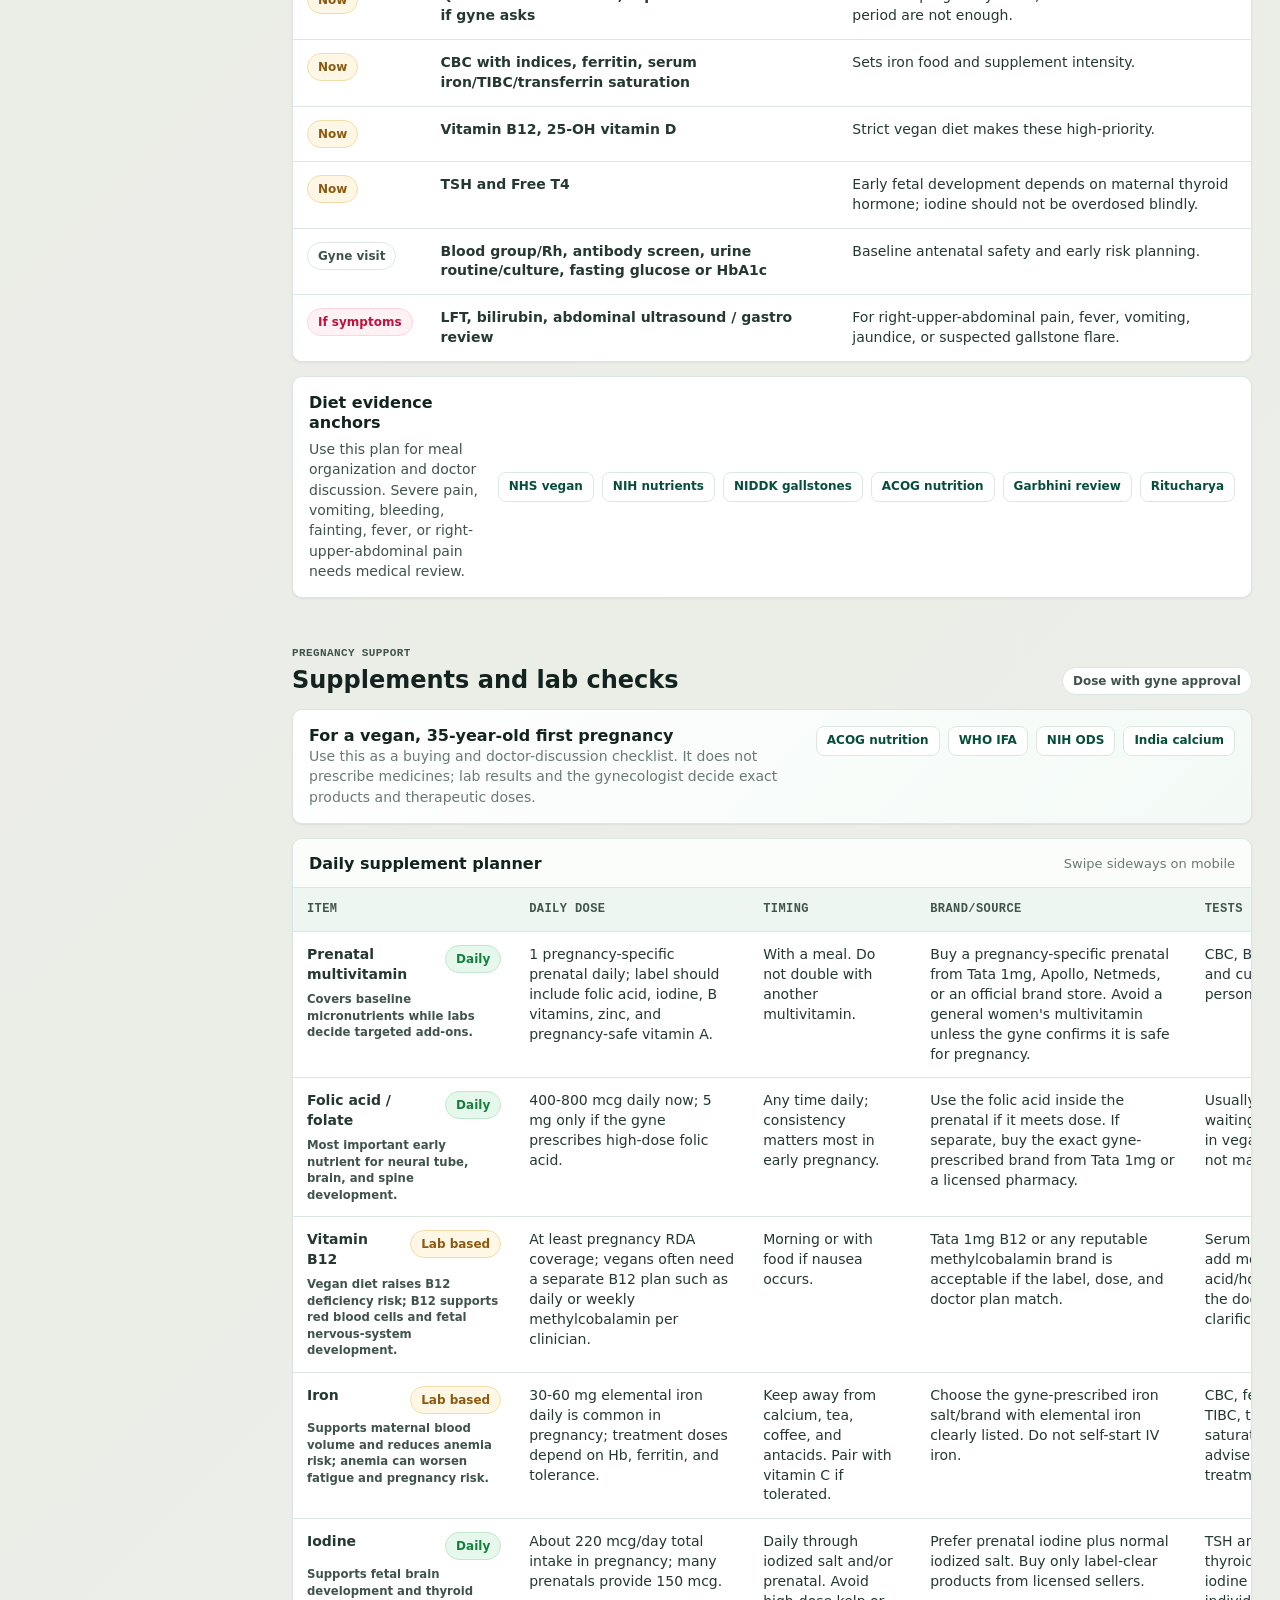
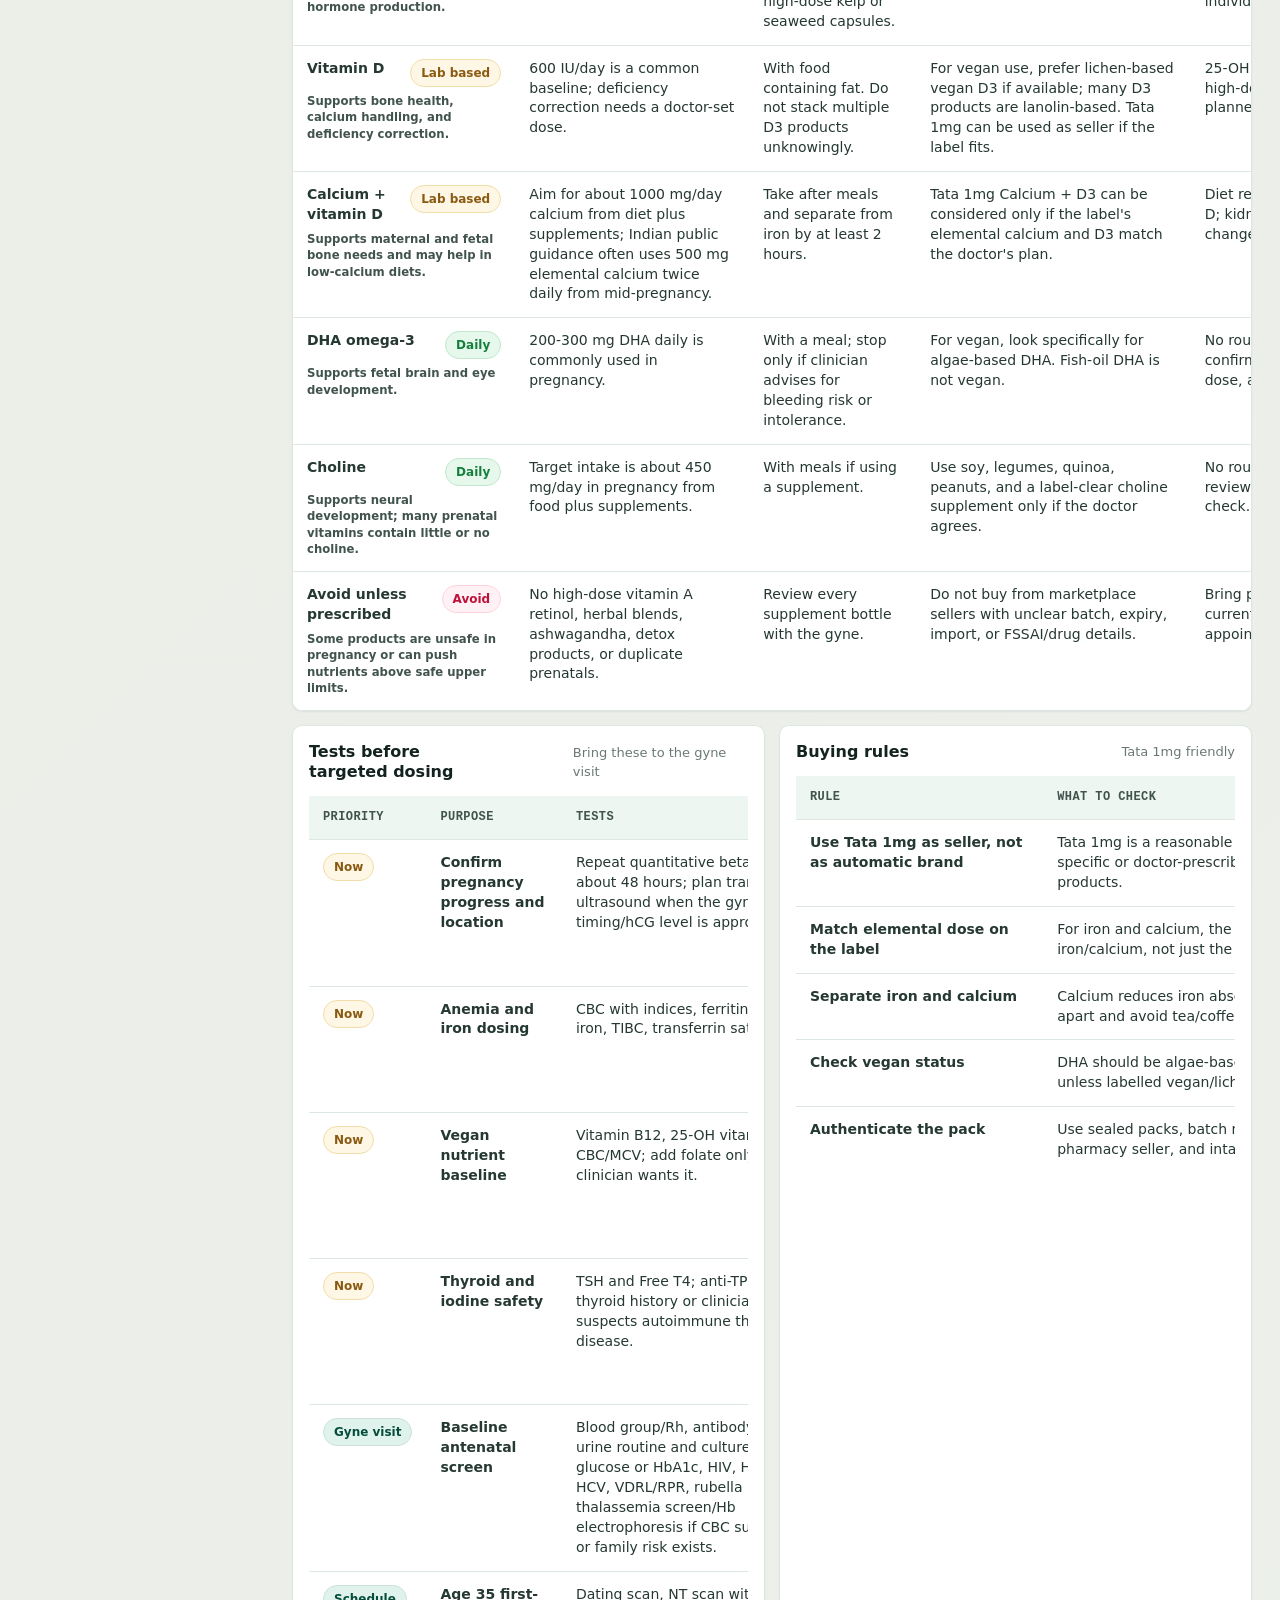
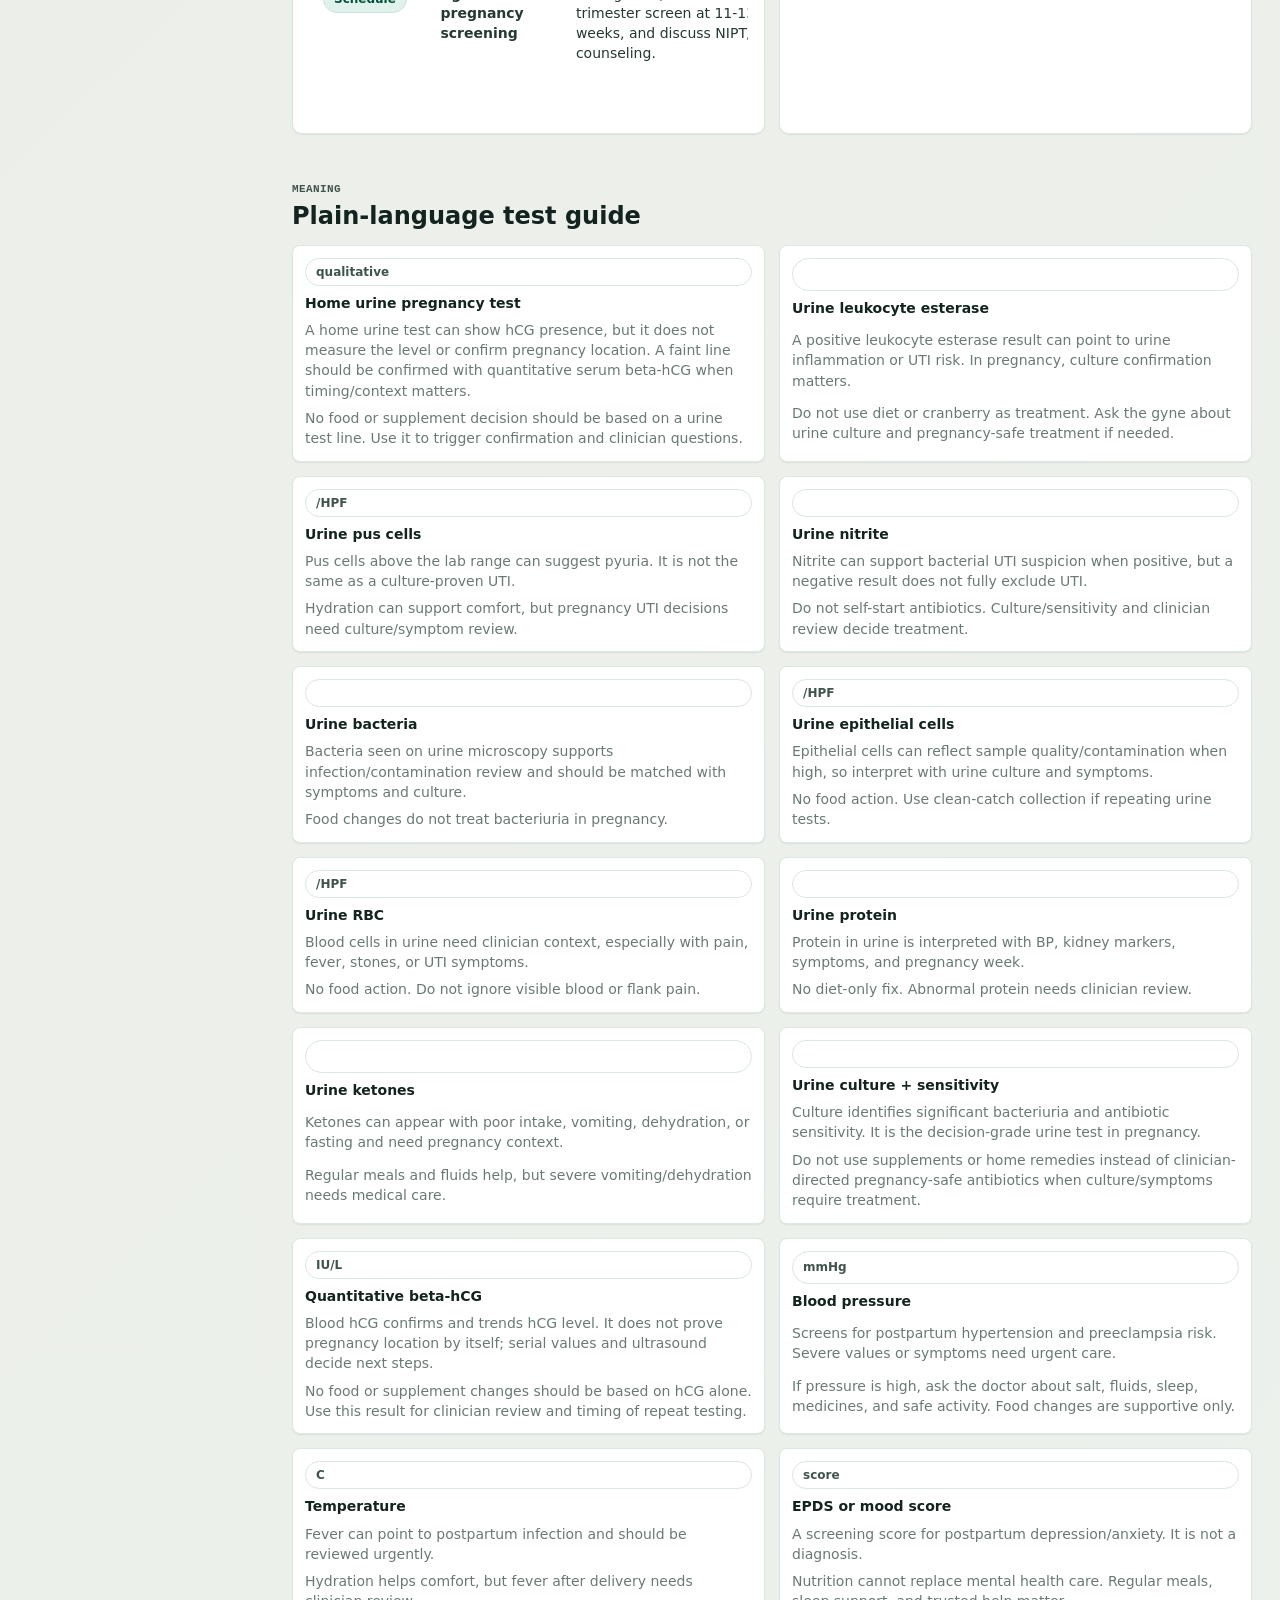
==== commit 5342ba02: "Add short Healthians report import" ====
--- a/index.html
+++ b/index.html
@@ -255,7 +255,10 @@
               <p class="label">Reports</p>
               <h2>Add reports and lab values</h2>
             </div>
-            <button class="button danger ghost" id="clearResultsBtn" type="button">Clear results</button>
+            <div class="button-row">
+              <button class="button ghost" id="addHealthiansReportBtn" type="button">Add Healthians 12 Jun report</button>
+              <button class="button danger ghost" id="clearResultsBtn" type="button">Clear results</button>
+            </div>
           </div>
           <div class="form-grid">
             <form class="panel form-panel" id="resultForm">
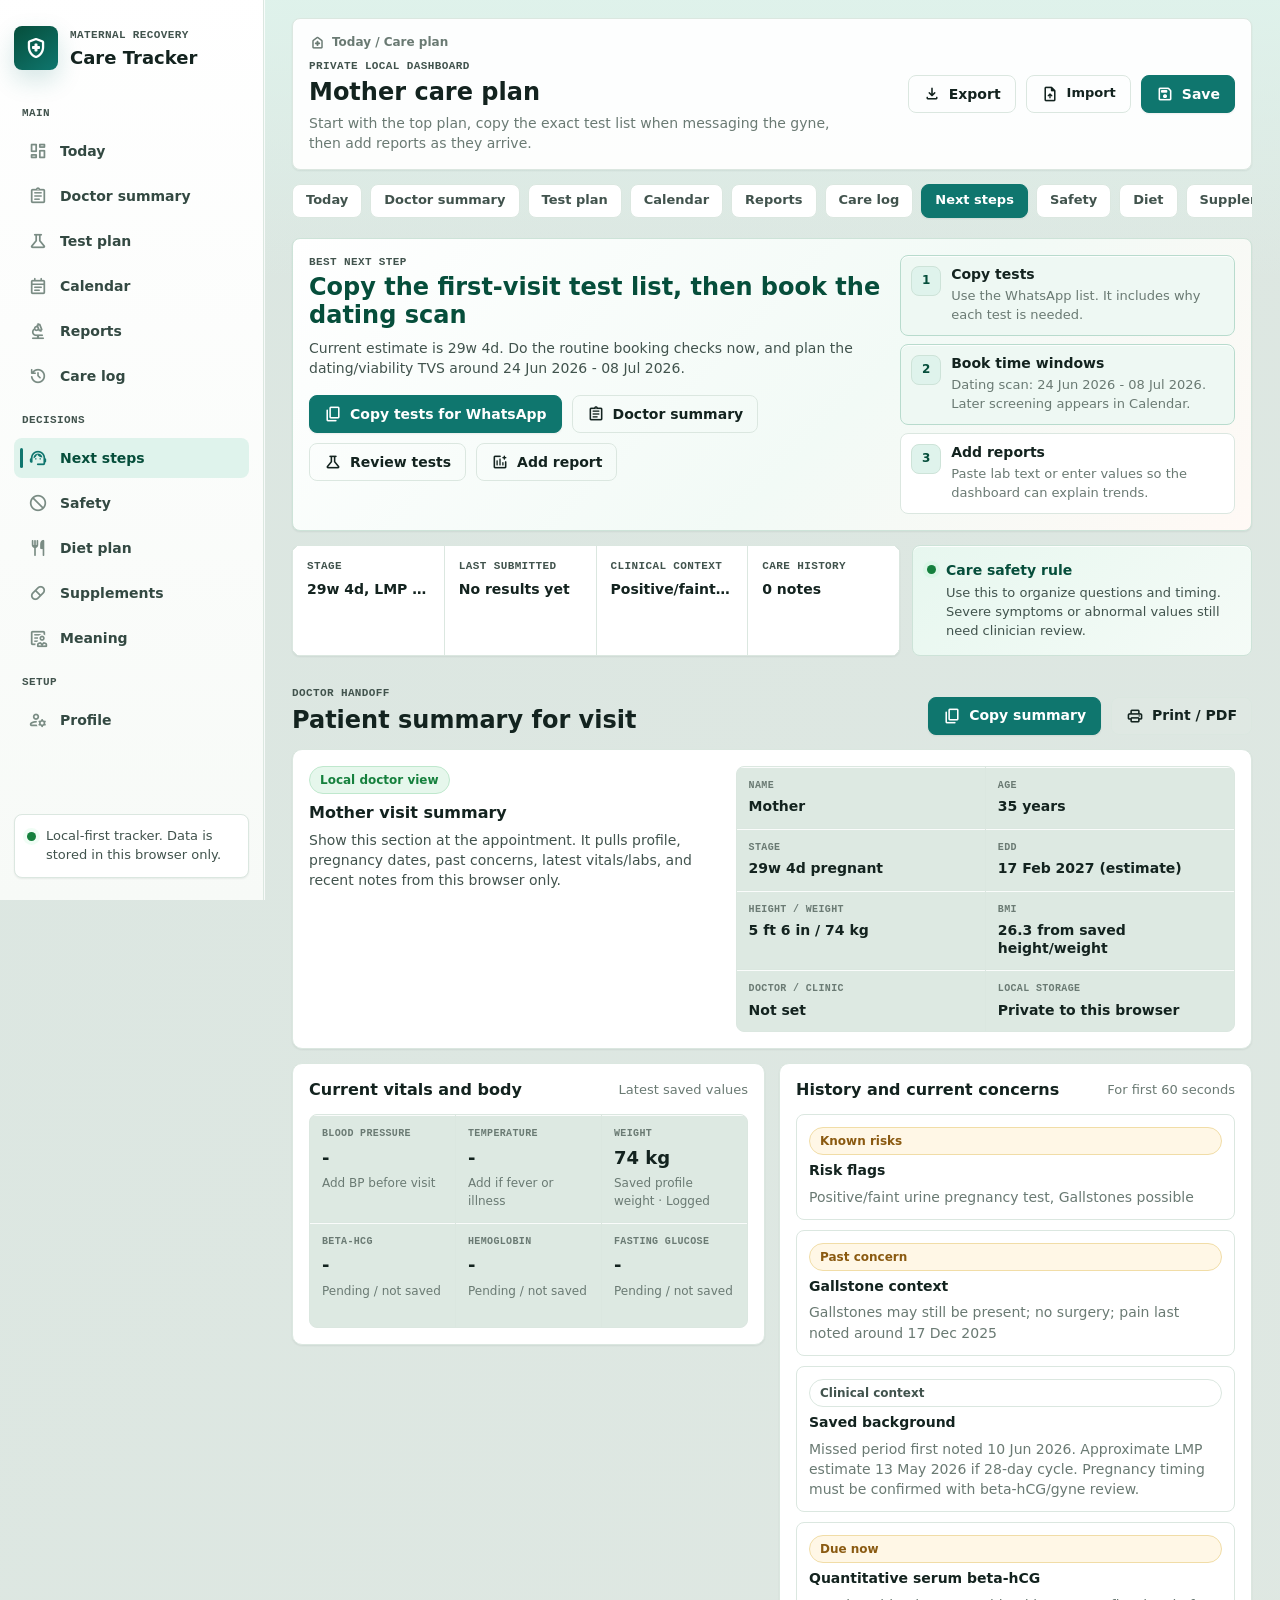
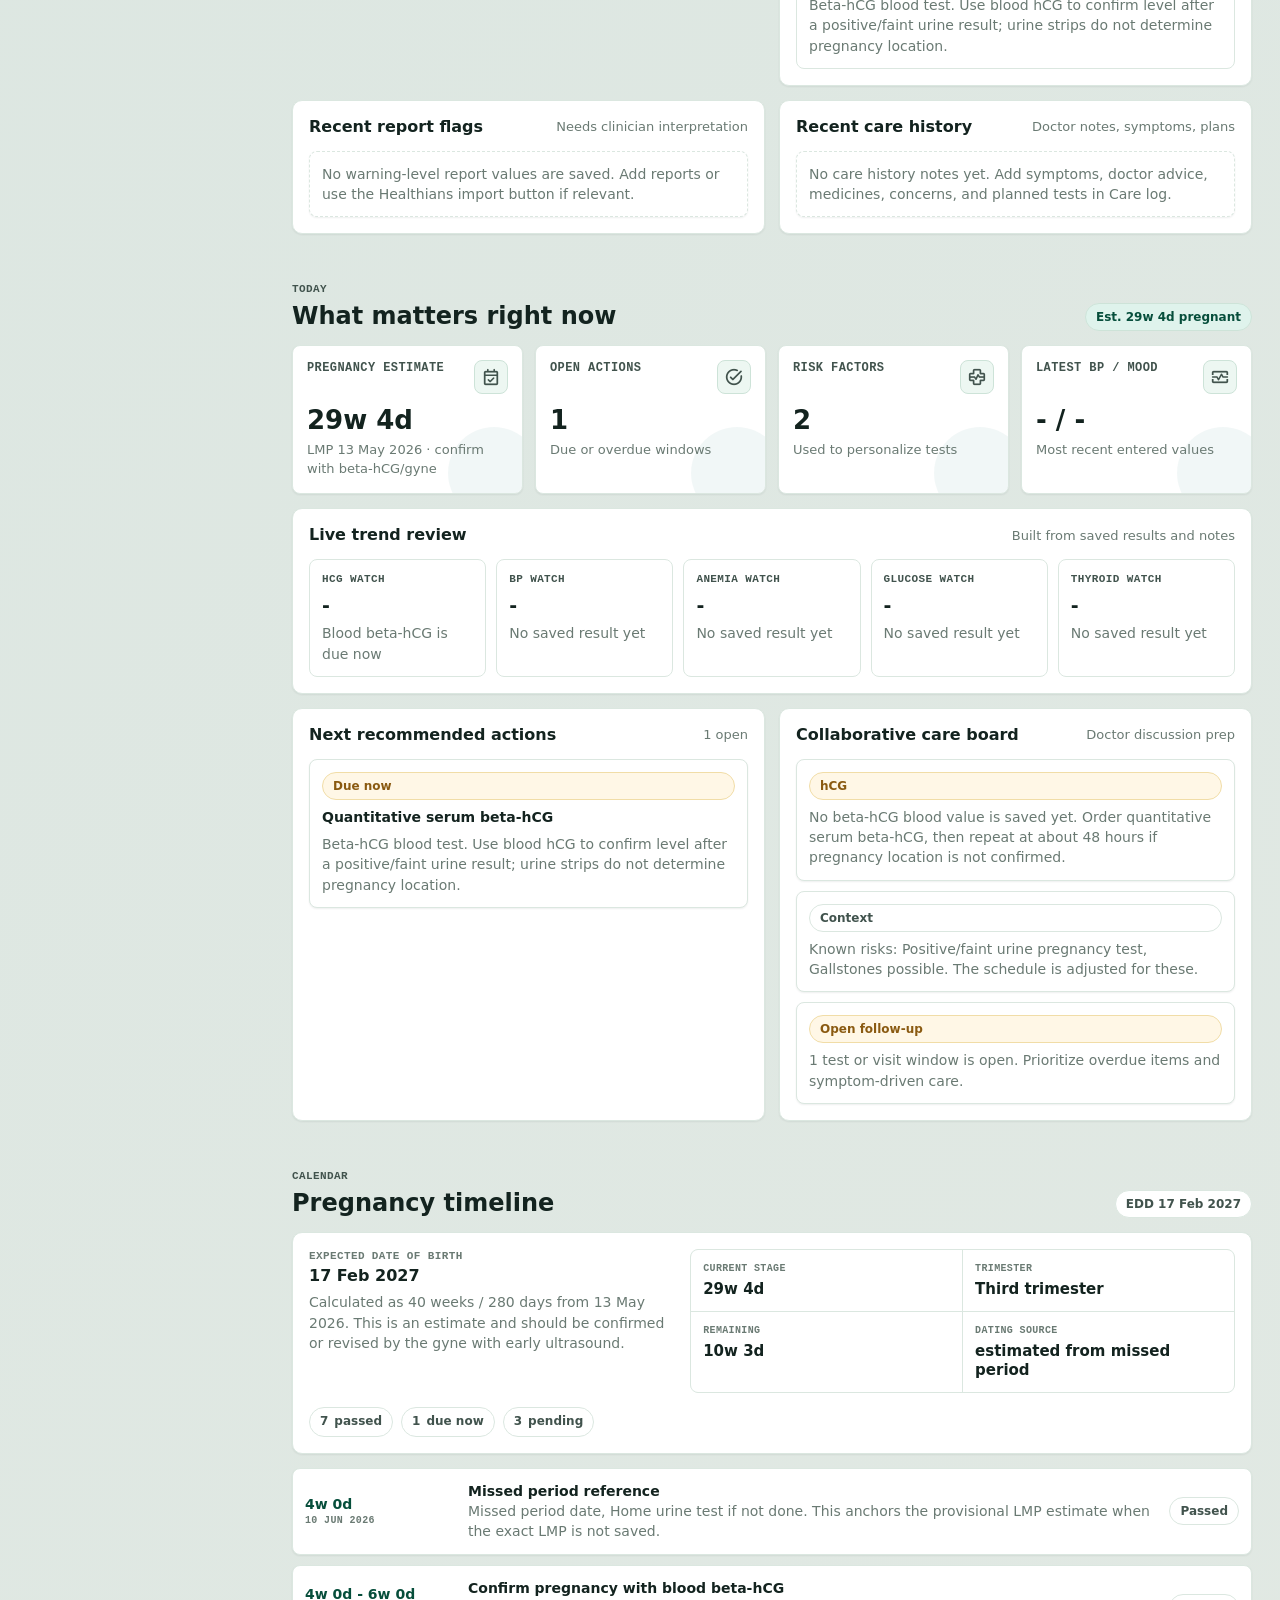
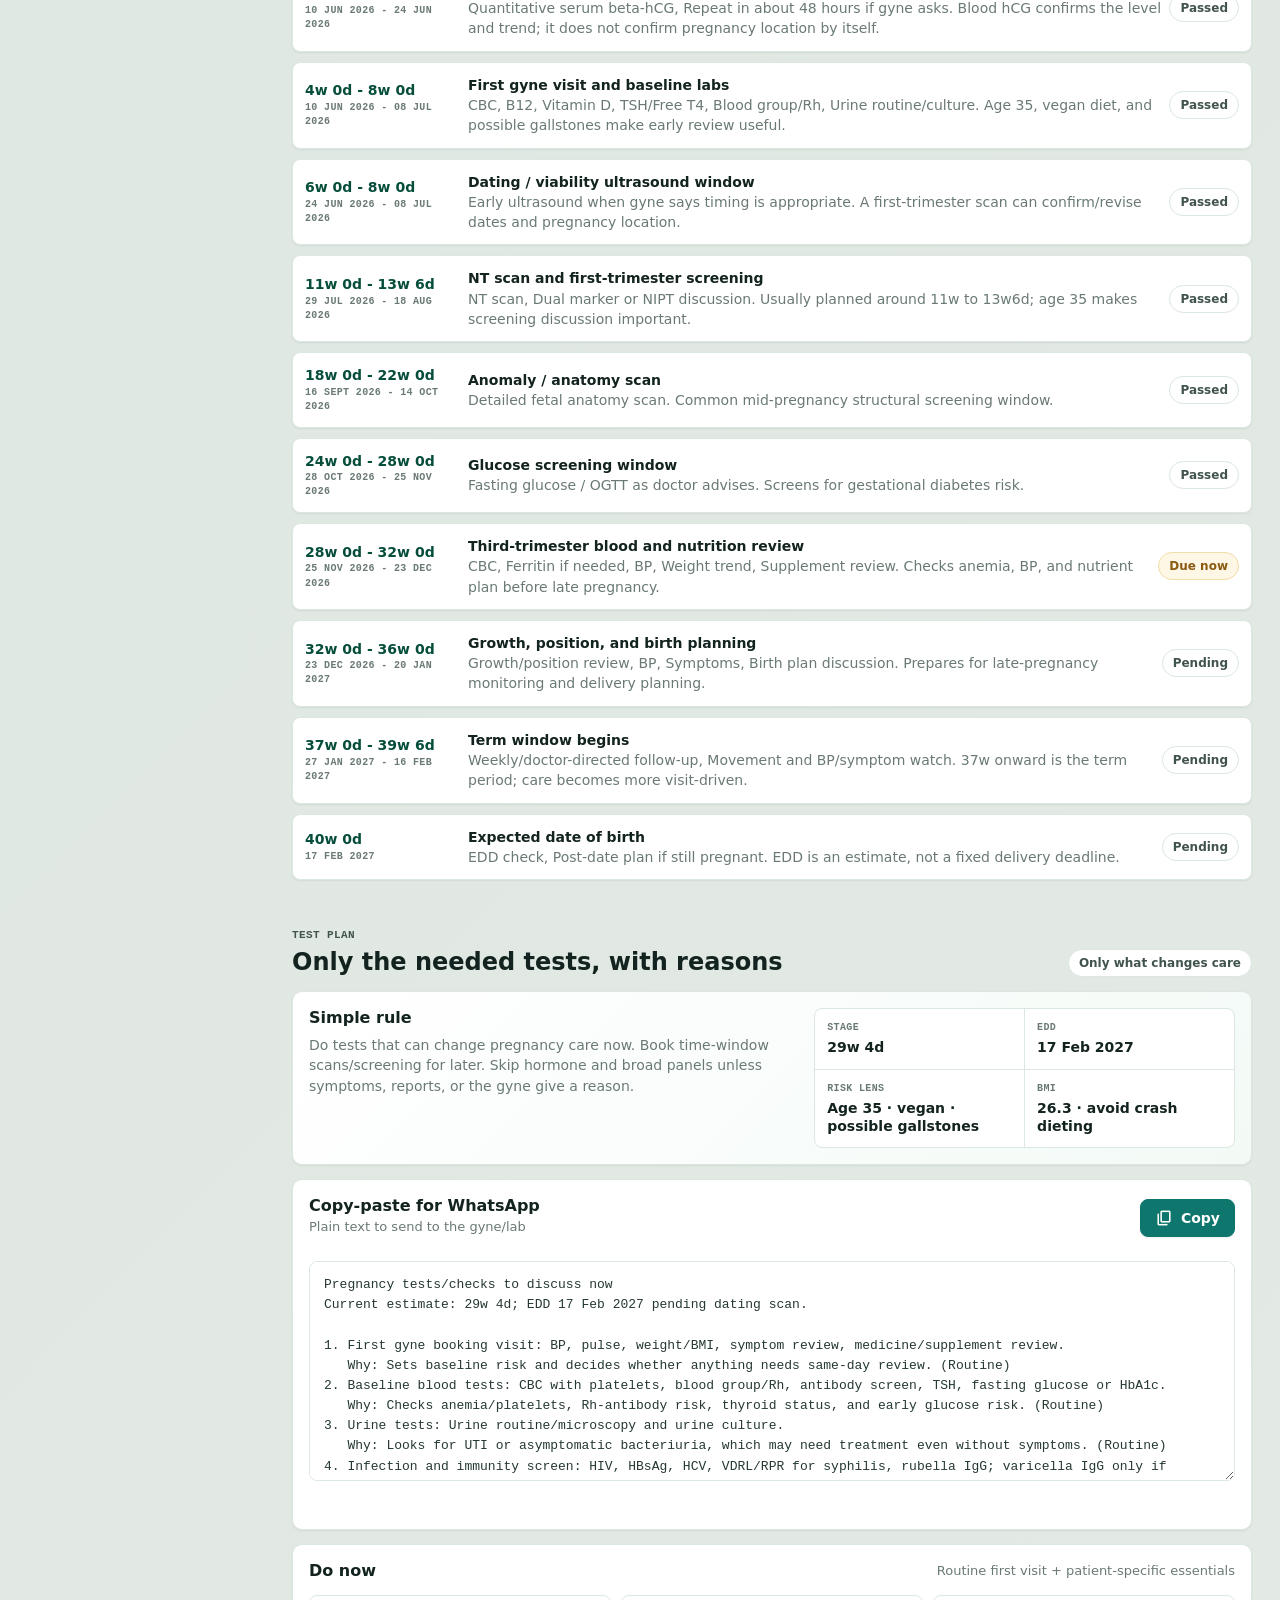
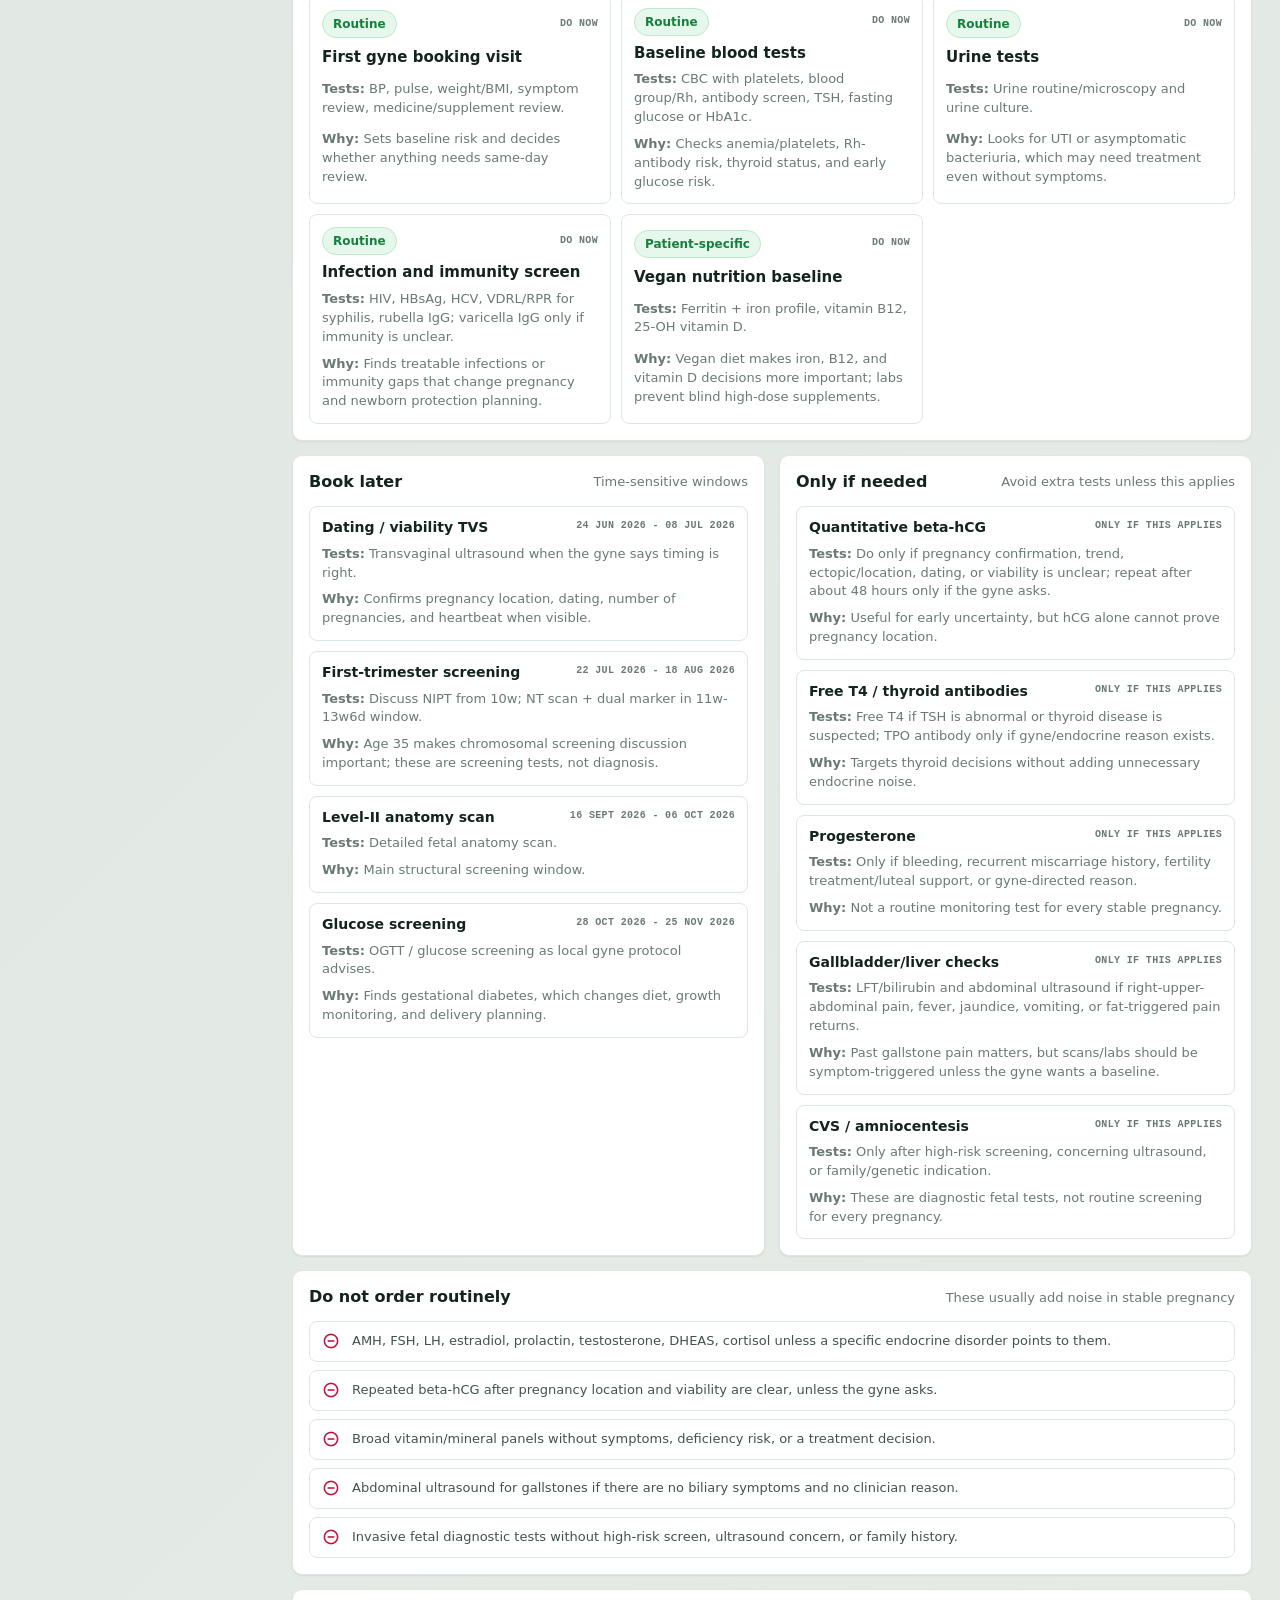
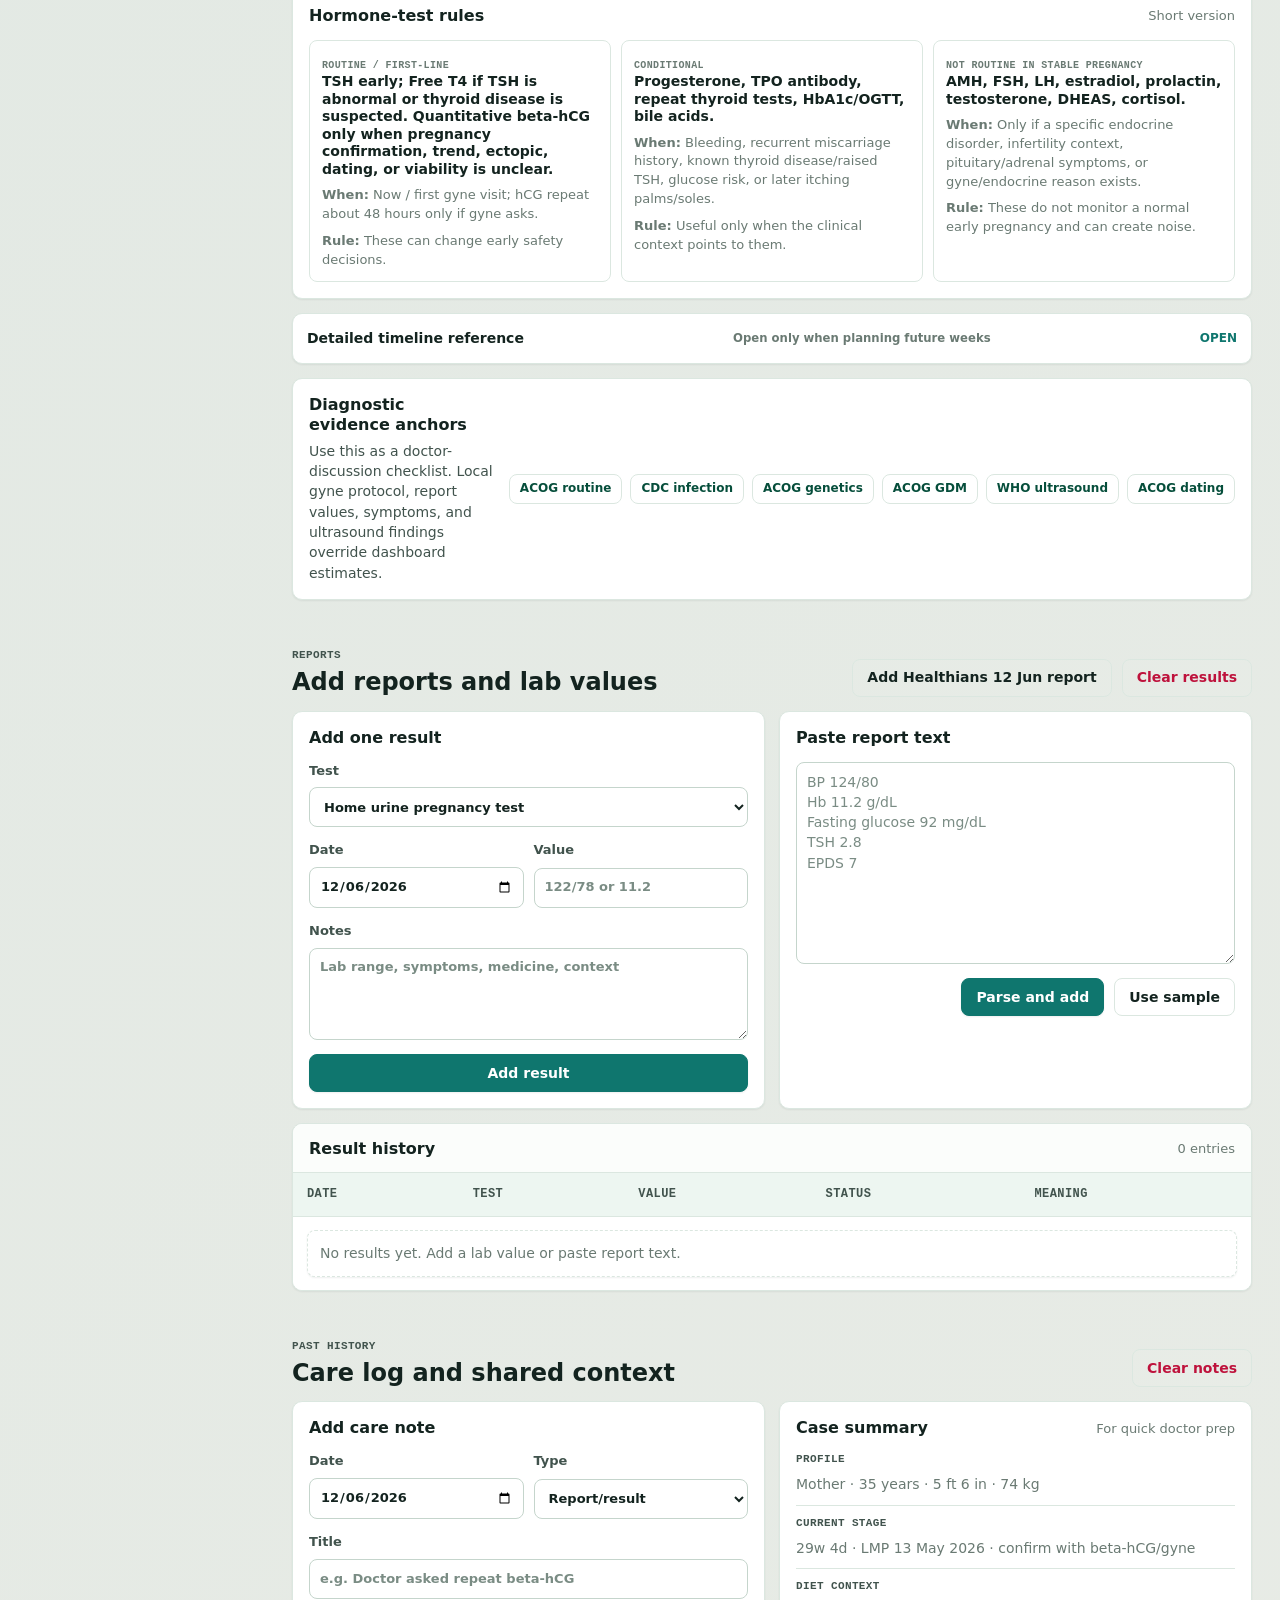
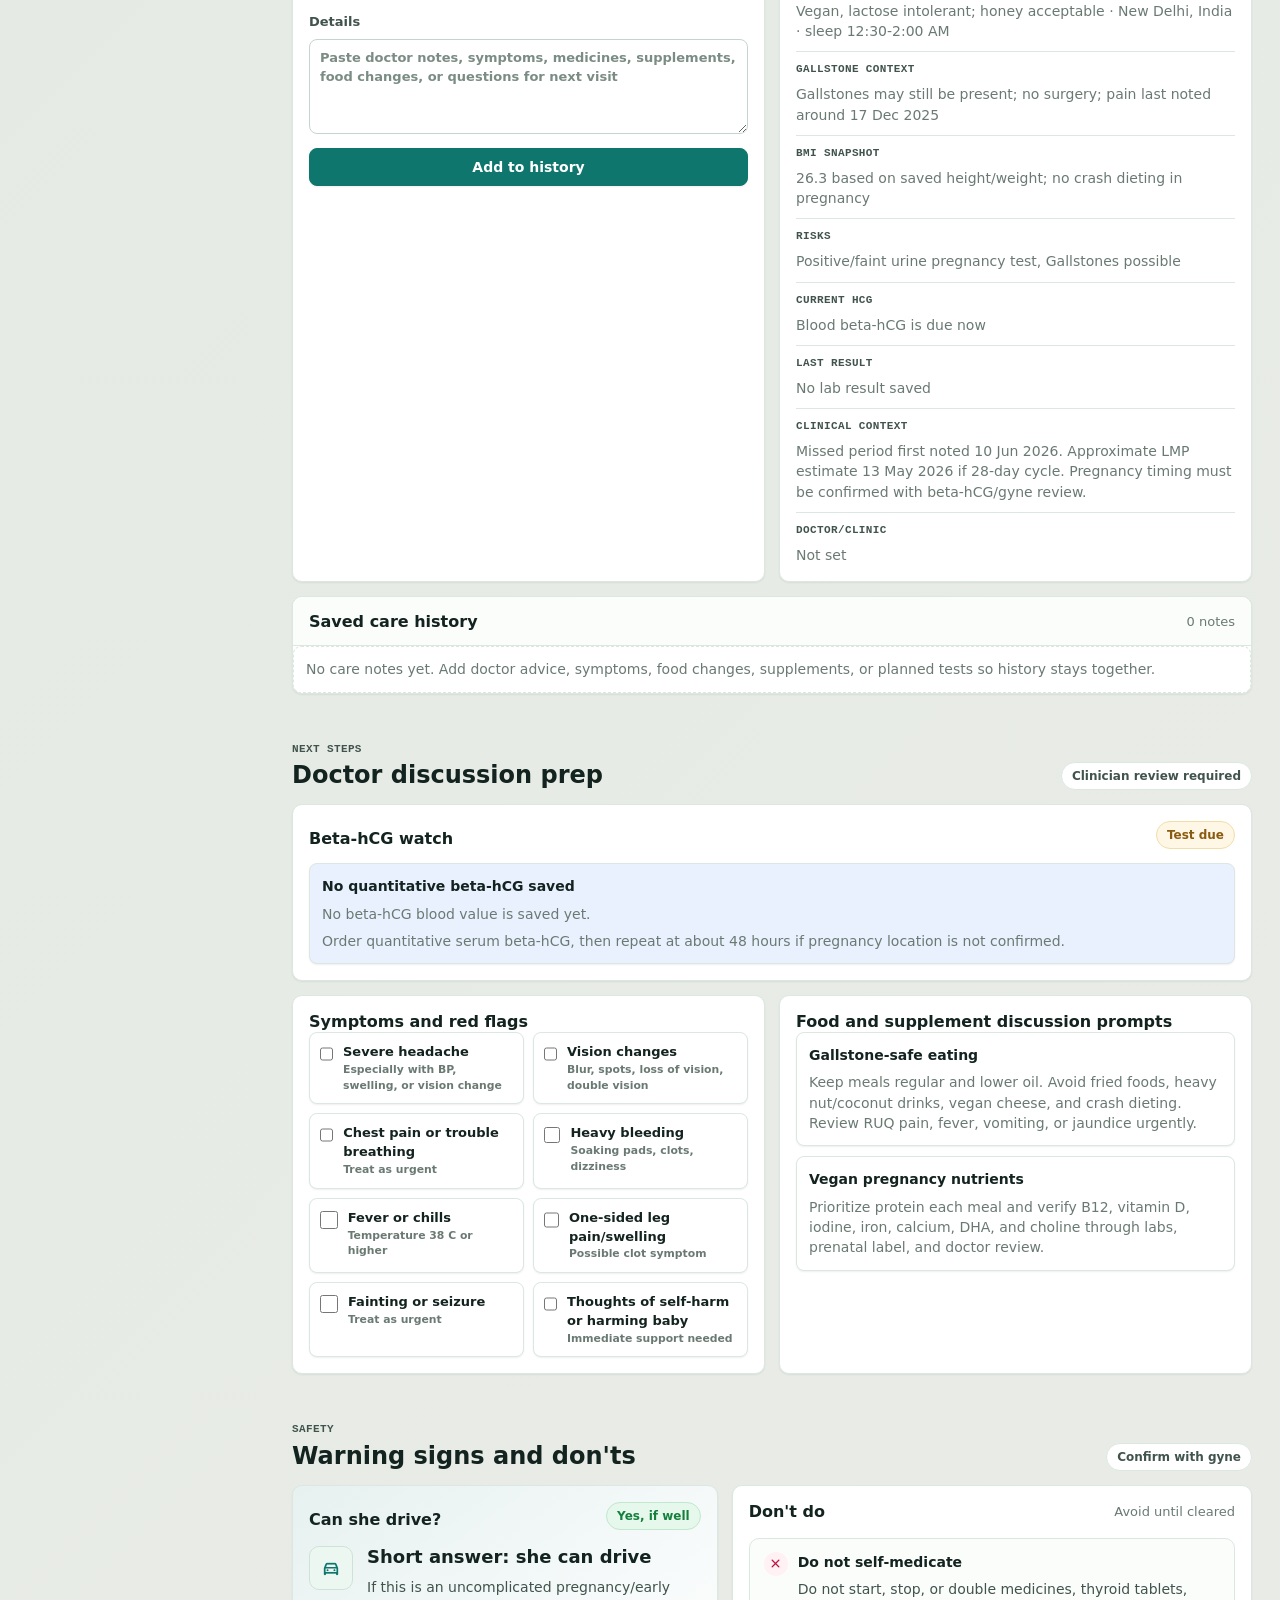
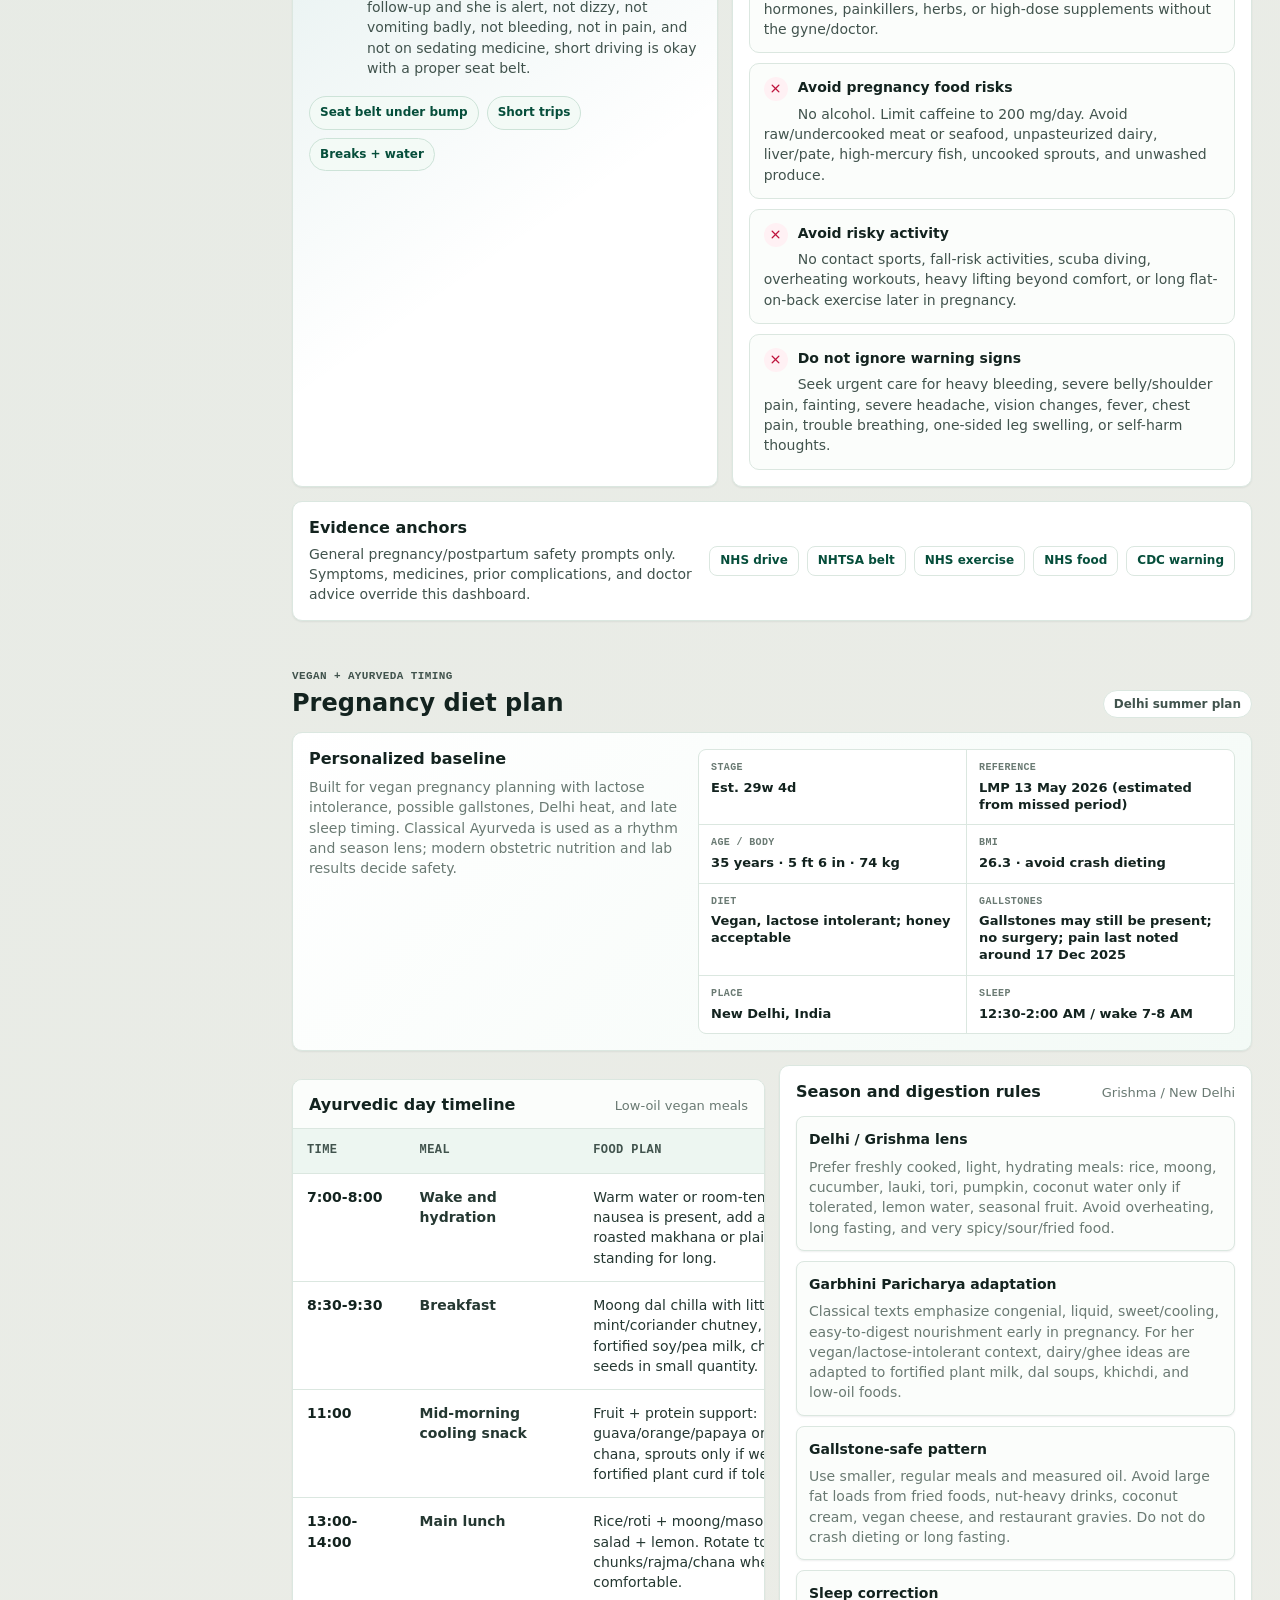
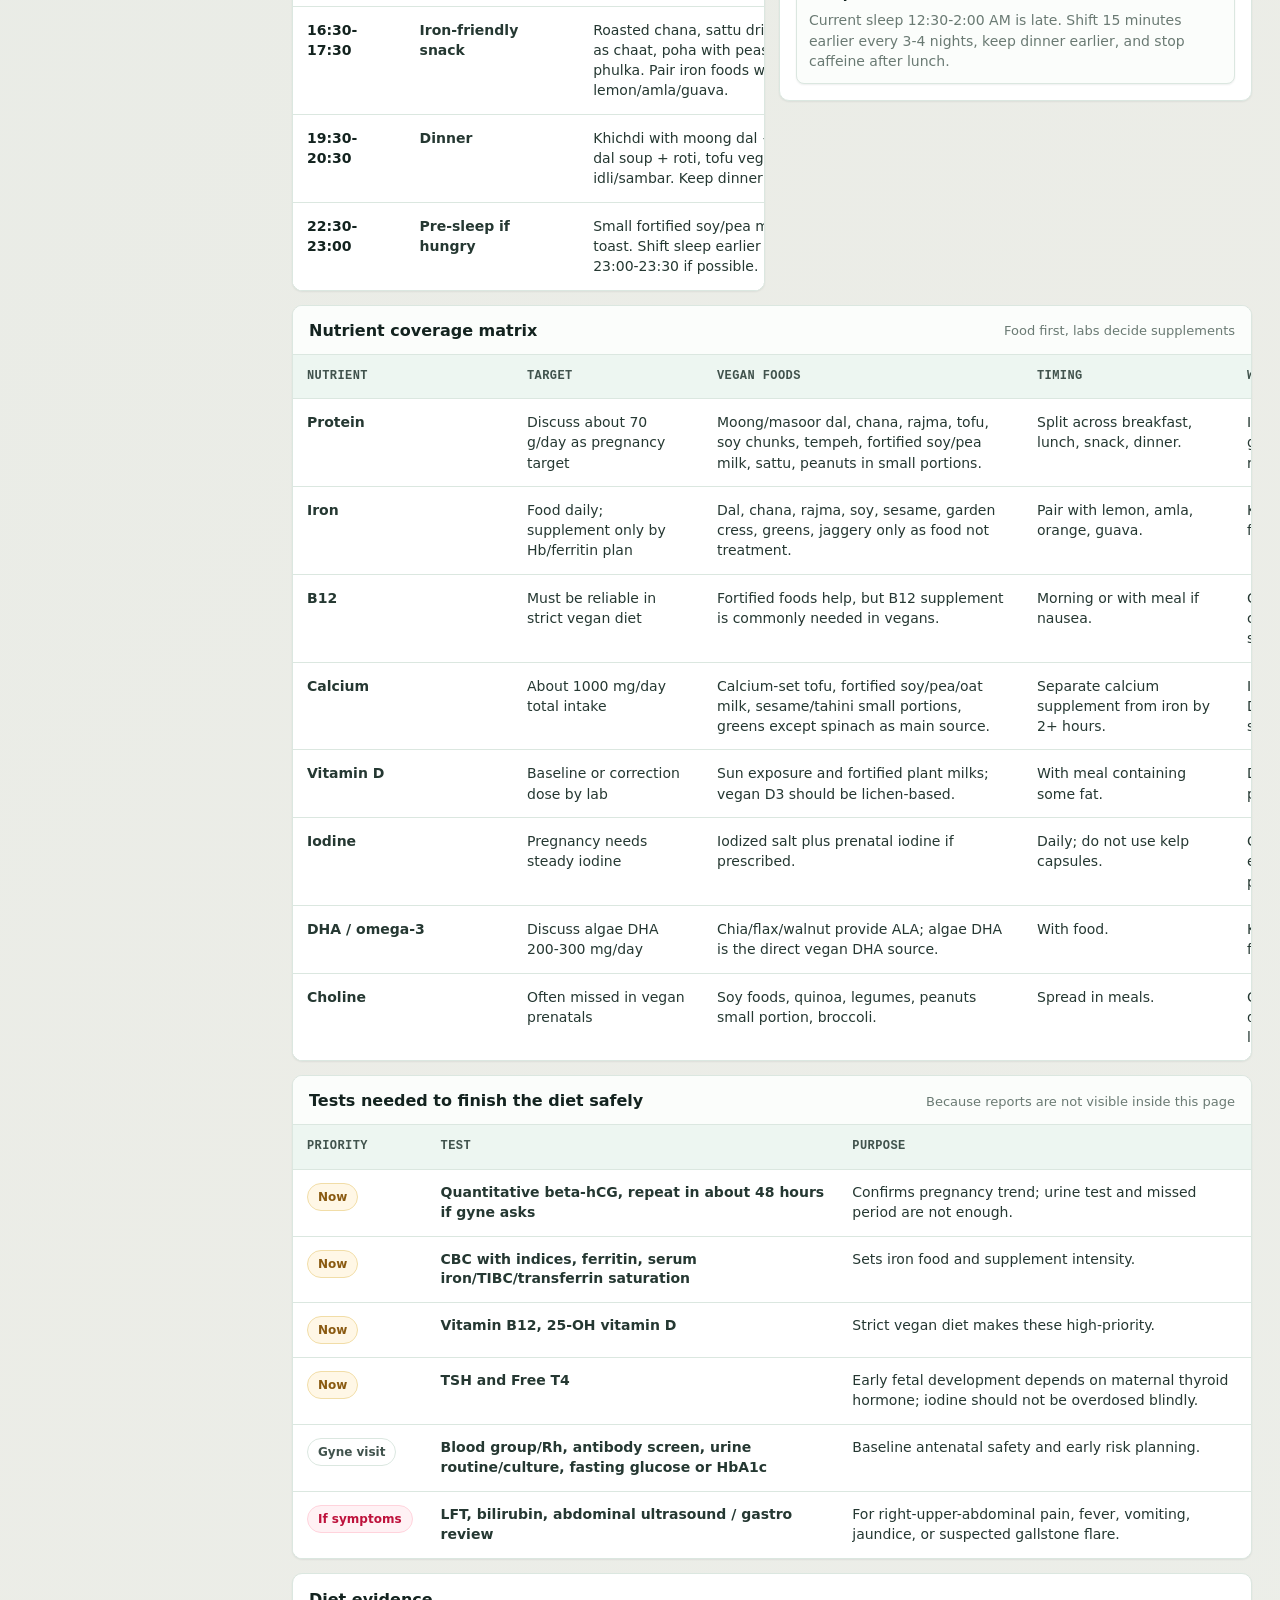
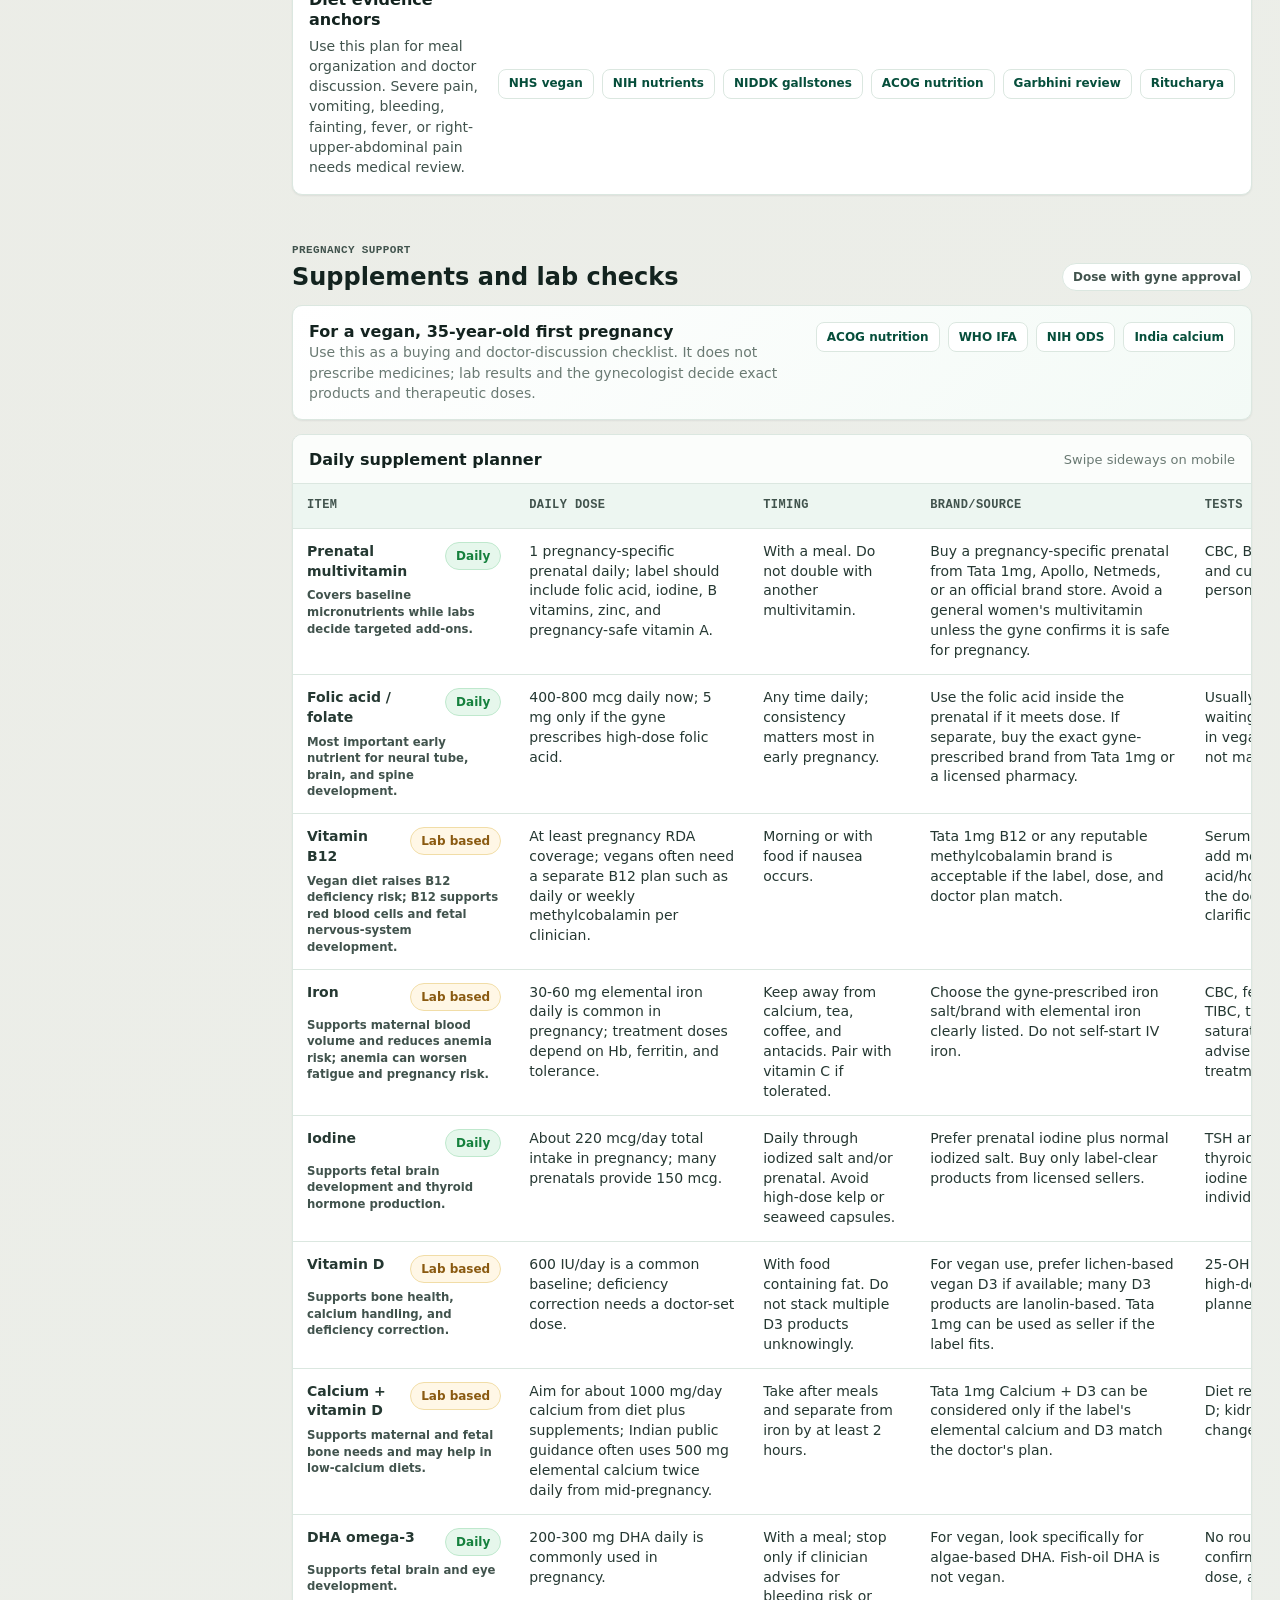
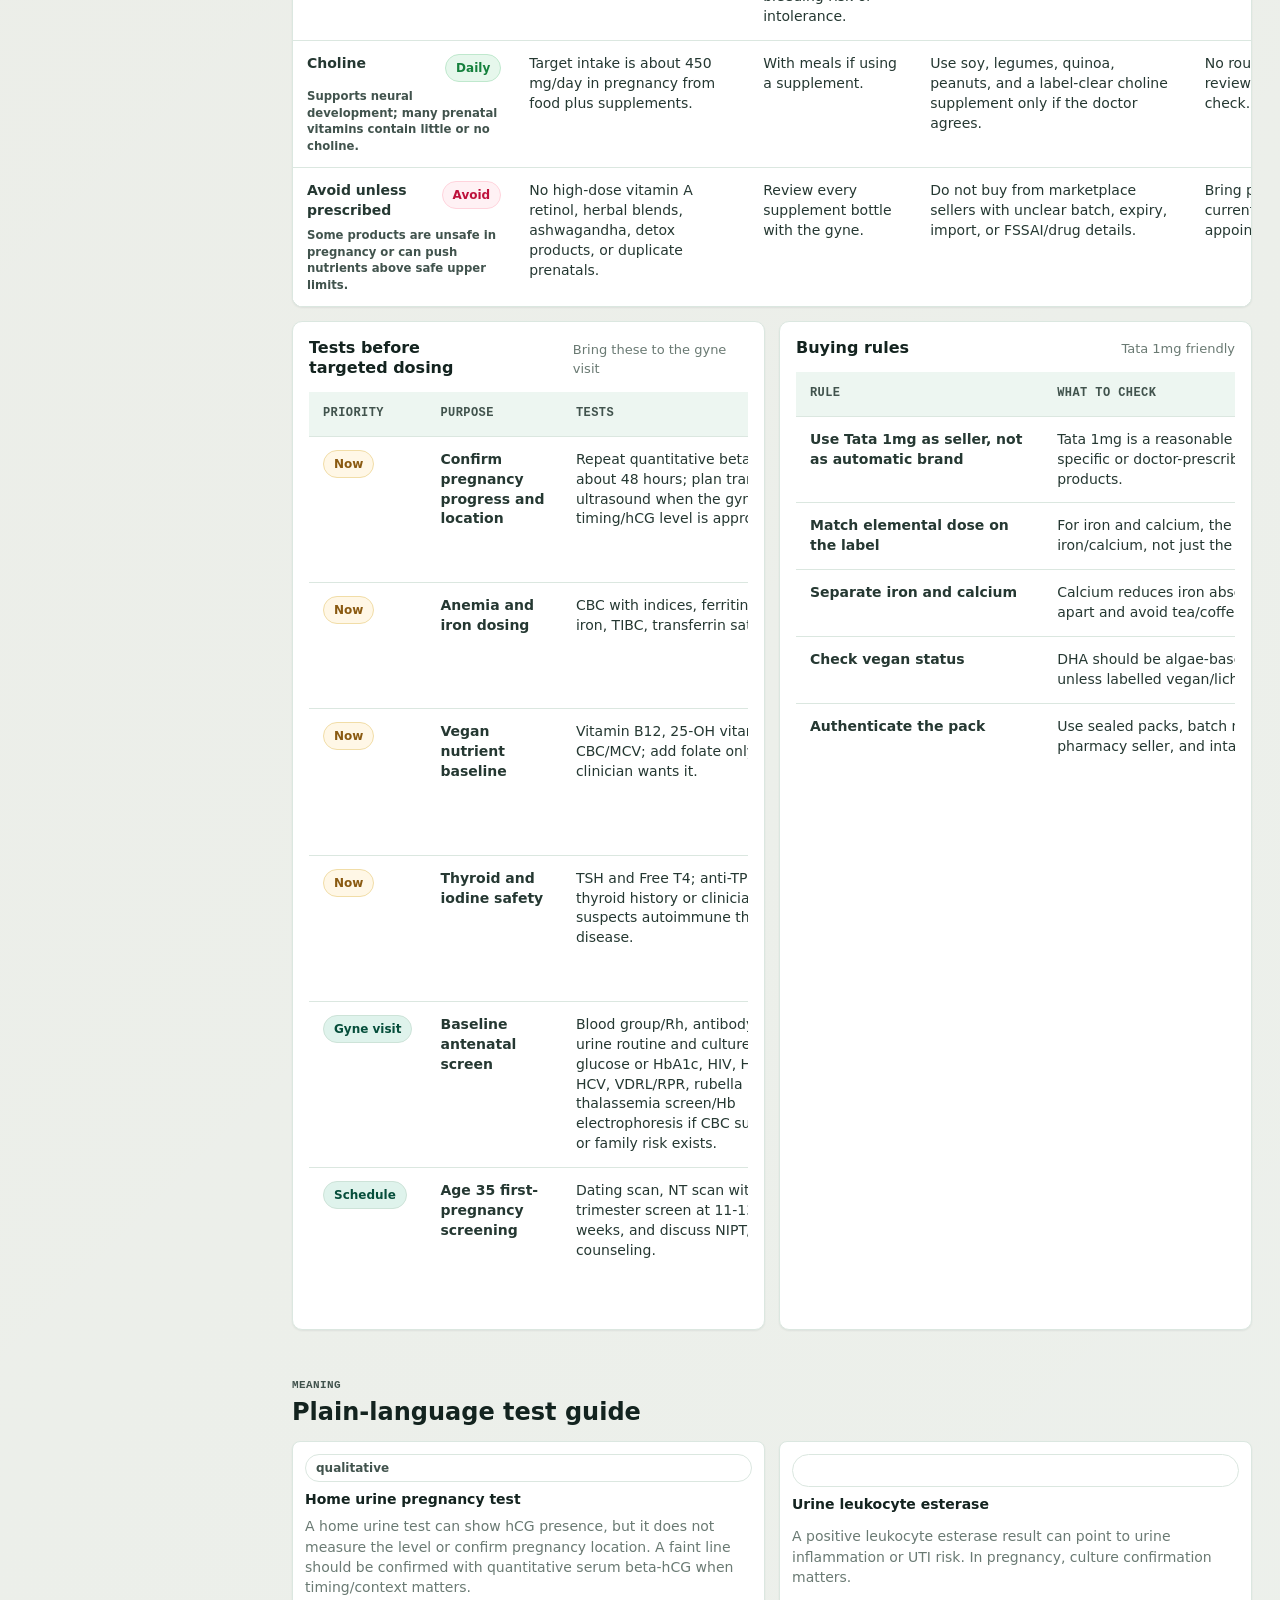
==== commit f74e3425: "Add doctor visit patient summary" ====
--- a/index.html
+++ b/index.html
@@ -6,7 +6,7 @@
     <title>Postpartum Care Tracker</title>
     <link rel="icon" href="data:,">
     <link rel="stylesheet" href="https://fonts.googleapis.com/css2?family=Material+Symbols+Rounded:opsz,wght,FILL,GRAD@20..48,500,0,0">
-    <link rel="stylesheet" href="styles.css?v=usability-20260614">
+    <link rel="stylesheet" href="styles.css?v=doctor-brief-20260616">
   </head>
   <body>
     <a class="skip-link" href="#overview">Skip to dashboard</a>
@@ -24,6 +24,7 @@
         <nav class="nav-list" aria-label="Dashboard sections">
           <span class="nav-label">Main</span>
           <a href="#overview" class="nav-link is-active" aria-current="page"><span class="nav-icon material-symbols-rounded" aria-hidden="true">dashboard</span>Today</a>
+          <a href="#patient-brief" class="nav-link"><span class="nav-icon material-symbols-rounded" aria-hidden="true">assignment</span>Doctor summary</a>
           <a href="#tests" class="nav-link"><span class="nav-icon material-symbols-rounded" aria-hidden="true">science</span>Test plan</a>
           <a href="#timeline" class="nav-link"><span class="nav-icon material-symbols-rounded" aria-hidden="true">event_note</span>Calendar</a>
           <a href="#results" class="nav-link"><span class="nav-icon material-symbols-rounded" aria-hidden="true">biotech</span>Reports</a>
@@ -61,6 +62,7 @@
 
         <nav class="jump-rail" aria-label="Quick section links">
           <a href="#overview" class="jump-link is-active">Today</a>
+          <a href="#patient-brief" class="jump-link">Doctor summary</a>
           <a href="#tests" class="jump-link">Test plan</a>
           <a href="#timeline" class="jump-link">Calendar</a>
           <a href="#results" class="jump-link">Reports</a>
@@ -82,6 +84,7 @@
             <p id="careBriefText">The dashboard will show what is actually needed now, why each test matters, and what should wait.</p>
             <div class="workbench-actions">
               <button class="button primary" id="copyTestsTopBtn" type="button"><span class="material-symbols-rounded" aria-hidden="true">content_copy</span>Copy tests for WhatsApp</button>
+              <a class="button ghost" href="#patient-brief"><span class="material-symbols-rounded" aria-hidden="true">assignment</span>Doctor summary</a>
               <a class="button ghost" href="#tests"><span class="material-symbols-rounded" aria-hidden="true">science</span>Review tests</a>
               <a class="button ghost" href="#results"><span class="material-symbols-rounded" aria-hidden="true">add_chart</span>Add report</a>
             </div>
@@ -115,6 +118,66 @@
               <p>Use this to organize questions and timing. Severe symptoms or abnormal values still need clinician review.</p>
             </div>
           </div>
+        </section>
+
+        <section id="patient-brief" class="section doctor-brief-section">
+          <div class="section-header">
+            <div>
+              <p class="label">Doctor handoff</p>
+              <h2>Patient summary for visit</h2>
+            </div>
+            <div class="doctor-brief-toolbar">
+              <button class="button primary" id="copyDoctorBriefBtn" type="button"><span class="material-symbols-rounded" aria-hidden="true">content_copy</span>Copy summary</button>
+              <button class="button ghost" id="printDoctorBriefBtn" type="button"><span class="material-symbols-rounded" aria-hidden="true">print</span>Print / PDF</button>
+            </div>
+          </div>
+
+          <div class="panel doctor-brief-hero">
+            <div class="doctor-brief-intro">
+              <span class="chip success">Local doctor view</span>
+              <h3 id="doctorBriefTitle">One-screen patient context</h3>
+              <p id="doctorBriefIntro">This section summarizes profile, pregnancy stage, past concerns, current vitals, recent report flags, and care history from this browser's saved dashboard data.</p>
+              <p class="copy-status" id="copyDoctorBriefStatus" aria-live="polite"></p>
+            </div>
+            <div class="doctor-snapshot-grid" id="doctorSnapshotGrid"></div>
+          </div>
+
+          <div class="doctor-brief-layout">
+            <article class="panel">
+              <div class="panel-header">
+                <h3>Current vitals and body</h3>
+                <span class="muted">Latest saved values</span>
+              </div>
+              <div class="doctor-vitals-grid" id="doctorVitalsGrid"></div>
+            </article>
+
+            <article class="panel">
+              <div class="panel-header">
+                <h3>History and current concerns</h3>
+                <span class="muted">For first 60 seconds</span>
+              </div>
+              <div class="doctor-list" id="doctorConcernList"></div>
+            </article>
+          </div>
+
+          <div class="doctor-brief-layout">
+            <article class="panel">
+              <div class="panel-header">
+                <h3>Recent report flags</h3>
+                <span class="muted">Needs clinician interpretation</span>
+              </div>
+              <div class="doctor-list" id="doctorReportFlags"></div>
+            </article>
+
+            <article class="panel">
+              <div class="panel-header">
+                <h3>Recent care history</h3>
+                <span class="muted">Doctor notes, symptoms, plans</span>
+              </div>
+              <div class="doctor-list" id="doctorHistoryList"></div>
+            </article>
+          </div>
+          <textarea id="doctorBriefText" class="sr-only-copy" readonly aria-hidden="true"></textarea>
         </section>
 
         <section id="overview" class="section">
@@ -638,6 +701,6 @@
       </main>
     </div>
 
-    <script src="app.js?v=healthians-20260615"></script>
+    <script src="app.js?v=doctor-brief-20260616"></script>
   </body>
 </html>
--- a/styles.css
+++ b/styles.css
@@ -1047,6 +1047,157 @@
   border-bottom: 0;
 }
 
+.doctor-brief-section {
+  scroll-margin-top: 166px;
+}
+
+.doctor-brief-toolbar {
+  display: flex;
+  flex-wrap: wrap;
+  gap: 10px;
+  justify-content: flex-end;
+}
+
+.doctor-brief-hero {
+  display: grid;
+  grid-template-columns: minmax(0, 0.9fr) minmax(460px, 1.1fr);
+  gap: 18px;
+  align-items: start;
+  margin-bottom: 14px;
+  background:
+    linear-gradient(135deg, rgba(6, 78, 59, 0.58), rgba(35, 18, 17, 0.82)),
+    var(--surface);
+}
+
+.doctor-brief-intro {
+  min-width: 0;
+}
+
+.doctor-brief-intro h3 {
+  margin: 10px 0 8px;
+  color: var(--ink);
+  font-size: 24px;
+  line-height: 1.14;
+}
+
+.doctor-brief-intro p:not(.copy-status) {
+  margin: 0;
+  max-width: 70ch;
+  color: var(--muted-strong);
+}
+
+.doctor-snapshot-grid,
+.doctor-vitals-grid {
+  display: grid;
+  gap: 1px;
+  overflow: hidden;
+  border: 1px solid var(--line);
+  border-radius: var(--radius);
+  background: var(--line);
+}
+
+.doctor-snapshot-grid {
+  grid-template-columns: repeat(2, minmax(0, 1fr));
+}
+
+.doctor-snapshot-grid div,
+.doctor-vital-card {
+  min-width: 0;
+  padding: 12px;
+  background: rgba(250, 250, 249, 0.065);
+  box-shadow: var(--shadow-inset);
+}
+
+.doctor-snapshot-grid span,
+.doctor-vital-card span,
+.doctor-list-item > .chip {
+  font-variant-numeric: tabular-nums;
+}
+
+.doctor-snapshot-grid span,
+.doctor-vital-card span {
+  display: block;
+  color: var(--muted);
+  font-family: ui-monospace, "SFMono-Regular", "SF Mono", Consolas, "Liberation Mono", monospace;
+  font-size: 10px;
+  font-weight: 850;
+  letter-spacing: 0.035em;
+  text-transform: uppercase;
+}
+
+.doctor-snapshot-grid strong,
+.doctor-vital-card strong {
+  display: block;
+  overflow-wrap: anywhere;
+  margin-top: 5px;
+  color: var(--ink);
+  font-size: 14px;
+  line-height: 1.25;
+}
+
+.doctor-brief-layout {
+  display: grid;
+  grid-template-columns: repeat(2, minmax(0, 1fr));
+  gap: 14px;
+  align-items: start;
+  margin-top: 14px;
+}
+
+.doctor-vitals-grid {
+  grid-template-columns: repeat(3, minmax(0, 1fr));
+}
+
+.doctor-vital-card {
+  min-height: 104px;
+}
+
+.doctor-vital-card strong {
+  font-size: 18px;
+}
+
+.doctor-vital-card p {
+  margin: 6px 0 0;
+  color: var(--muted);
+  font-size: 12px;
+}
+
+.doctor-list {
+  display: grid;
+  gap: 10px;
+}
+
+.doctor-list-item {
+  display: grid;
+  gap: 7px;
+  min-width: 0;
+  padding: 12px;
+  border: 1px solid var(--line);
+  border-radius: var(--radius);
+  background: rgba(250, 250, 249, 0.05);
+  box-shadow: var(--shadow-inset);
+}
+
+.doctor-list-item strong {
+  color: var(--ink);
+  font-size: 14px;
+  line-height: 1.25;
+}
+
+.doctor-list-item p {
+  margin: 0;
+  color: var(--muted);
+  overflow-wrap: anywhere;
+}
+
+.sr-only-copy {
+  position: fixed;
+  left: -100vw;
+  width: 1px;
+  height: 1px;
+  opacity: 0;
+  pointer-events: none;
+}
+
 .supplement-intro {
   display: grid;
   grid-template-columns: minmax(0, 1fr) minmax(230px, auto);
@@ -1768,6 +1919,15 @@
   .trend-grid {
     grid-template-columns: repeat(3, minmax(0, 1fr));
   }
+
+  .doctor-brief-hero,
+  .doctor-brief-layout {
+    grid-template-columns: 1fr;
+  }
+
+  .doctor-vitals-grid {
+    grid-template-columns: repeat(2, minmax(0, 1fr));
+  }
 }
 
 @media (max-width: 760px) {
@@ -1854,6 +2014,25 @@
     min-height: 34px;
     padding: 0 9px;
     font-size: 13px;
+  }
+
+  .doctor-brief-toolbar,
+  .doctor-brief-toolbar .button {
+    width: 100%;
+  }
+
+  .doctor-brief-hero {
+    gap: 14px;
+    padding: 13px;
+  }
+
+  .doctor-brief-intro h3 {
+    font-size: 19px;
+  }
+
+  .doctor-snapshot-grid,
+  .doctor-vitals-grid {
+    grid-template-columns: 1fr;
   }
 
   .care-workbench {
@@ -2101,6 +2280,91 @@
     scroll-behavior: auto !important;
     transition-duration: 0.001ms !important;
     animation-duration: 0.001ms !important;
+  }
+}
+
+@media print {
+  body.printing-doctor-brief {
+    background: #ffffff;
+    color: #111827;
+  }
+
+  body.printing-doctor-brief .sidebar,
+  body.printing-doctor-brief .topbar,
+  body.printing-doctor-brief .jump-rail,
+  body.printing-doctor-brief .alert-panel,
+  body.printing-doctor-brief .care-workbench,
+  body.printing-doctor-brief .command-summary,
+  body.printing-doctor-brief .section:not(#patient-brief),
+  body.printing-doctor-brief .footer,
+  body.printing-doctor-brief .doctor-brief-toolbar,
+  body.printing-doctor-brief .copy-status {
+    display: none !important;
+  }
+
+  body.printing-doctor-brief .app-shell,
+  body.printing-doctor-brief .workspace,
+  body.printing-doctor-brief #patient-brief,
+  body.printing-doctor-brief .doctor-brief-hero,
+  body.printing-doctor-brief .doctor-brief-layout {
+    display: block;
+    width: 100%;
+    max-width: none;
+    min-height: 0;
+    margin: 0;
+    padding: 0;
+  }
+
+  body.printing-doctor-brief .panel,
+  body.printing-doctor-brief .doctor-list-item,
+  body.printing-doctor-brief .doctor-vital-card,
+  body.printing-doctor-brief .doctor-snapshot-grid div {
+    break-inside: avoid;
+    border-color: #d1d5db;
+    background: #ffffff !important;
+    box-shadow: none;
+    color: #111827;
+  }
+
+  body.printing-doctor-brief .doctor-brief-hero,
+  body.printing-doctor-brief .doctor-brief-layout {
+    margin-bottom: 12px;
+  }
+
+  body.printing-doctor-brief .doctor-snapshot-grid,
+  body.printing-doctor-brief .doctor-vitals-grid {
+    display: grid;
+    grid-template-columns: repeat(2, minmax(0, 1fr));
+    border-color: #d1d5db;
+    background: #d1d5db;
+  }
+
+  body.printing-doctor-brief .doctor-vitals-grid {
+    grid-template-columns: repeat(3, minmax(0, 1fr));
+  }
+
+  body.printing-doctor-brief .doctor-brief-layout {
+    display: grid;
+    grid-template-columns: repeat(2, minmax(0, 1fr));
+    gap: 12px;
+  }
+
+  body.printing-doctor-brief h2,
+  body.printing-doctor-brief h3,
+  body.printing-doctor-brief strong {
+    color: #111827;
+  }
+
+  body.printing-doctor-brief p,
+  body.printing-doctor-brief .muted,
+  body.printing-doctor-brief span {
+    color: #374151;
+  }
+
+  body.printing-doctor-brief .chip {
+    border-color: #d1d5db;
+    background: #f3f4f6;
+    color: #111827;
   }
 }
 
